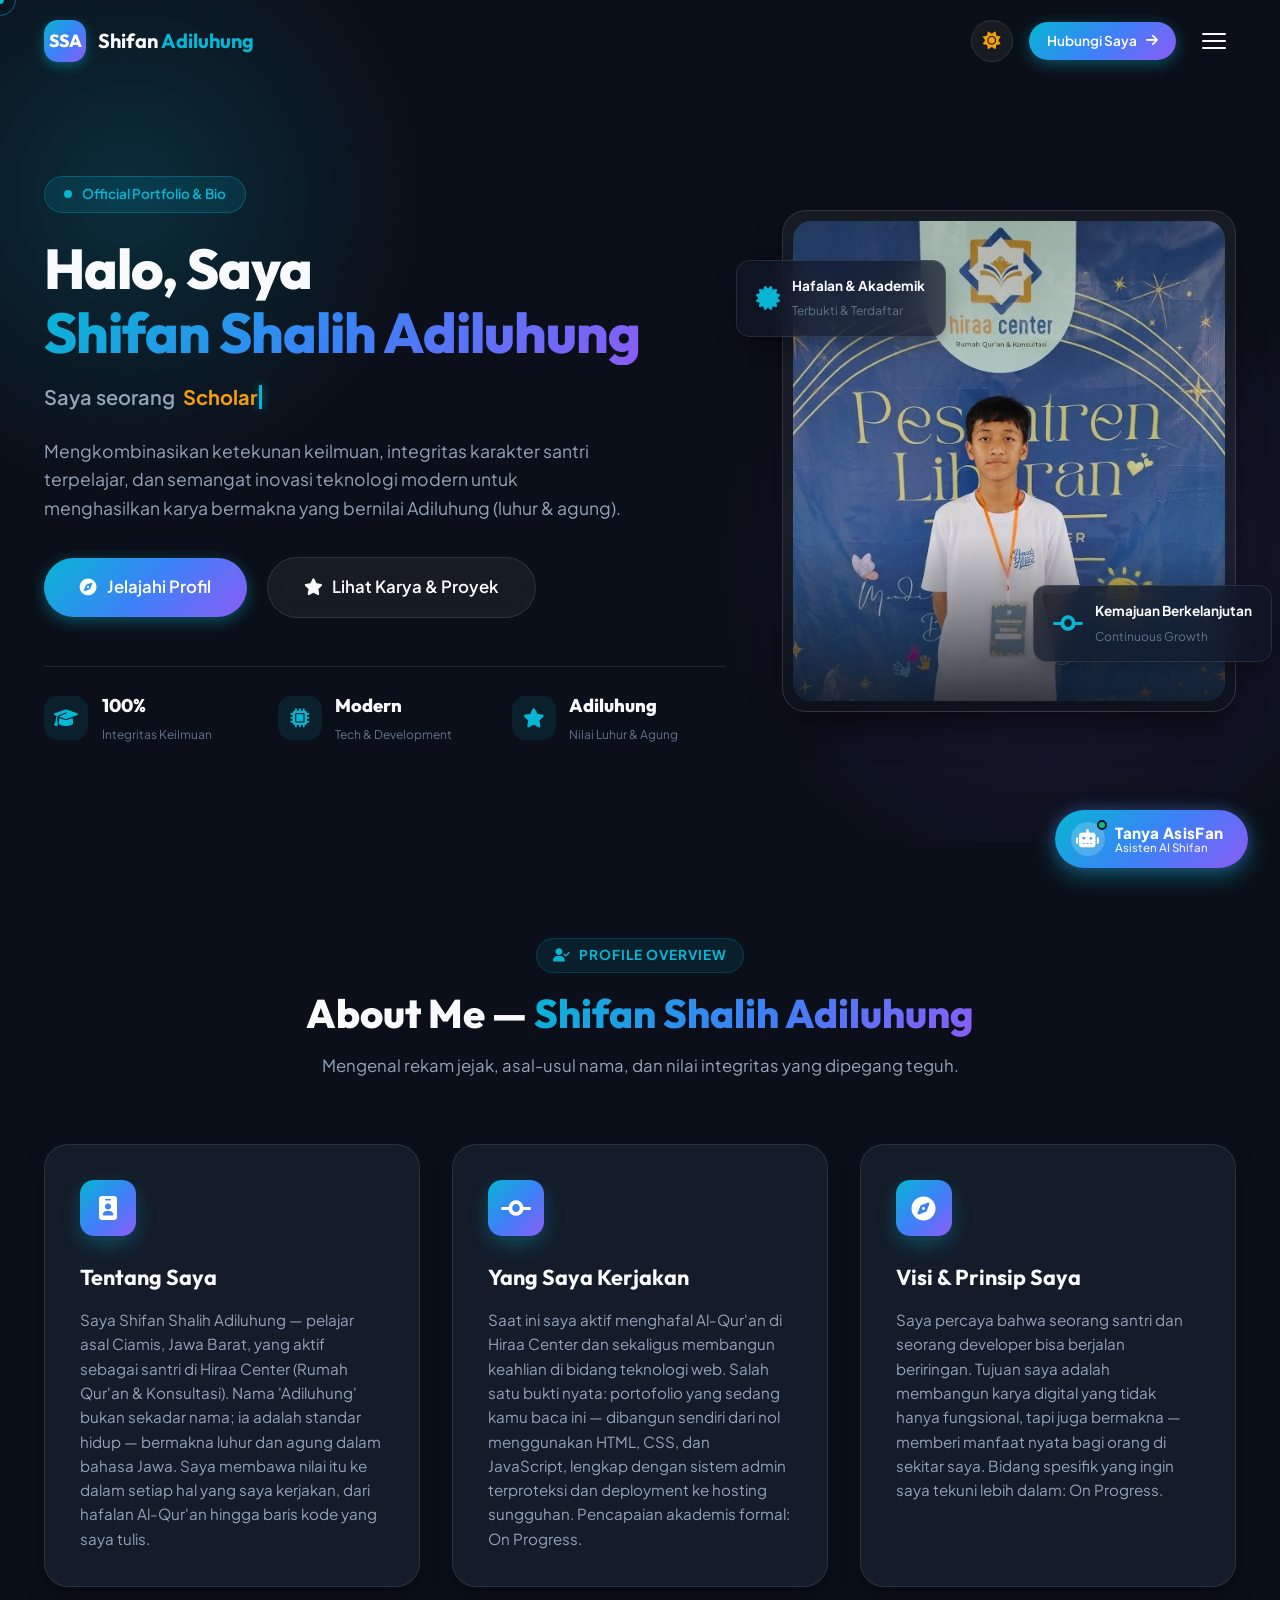
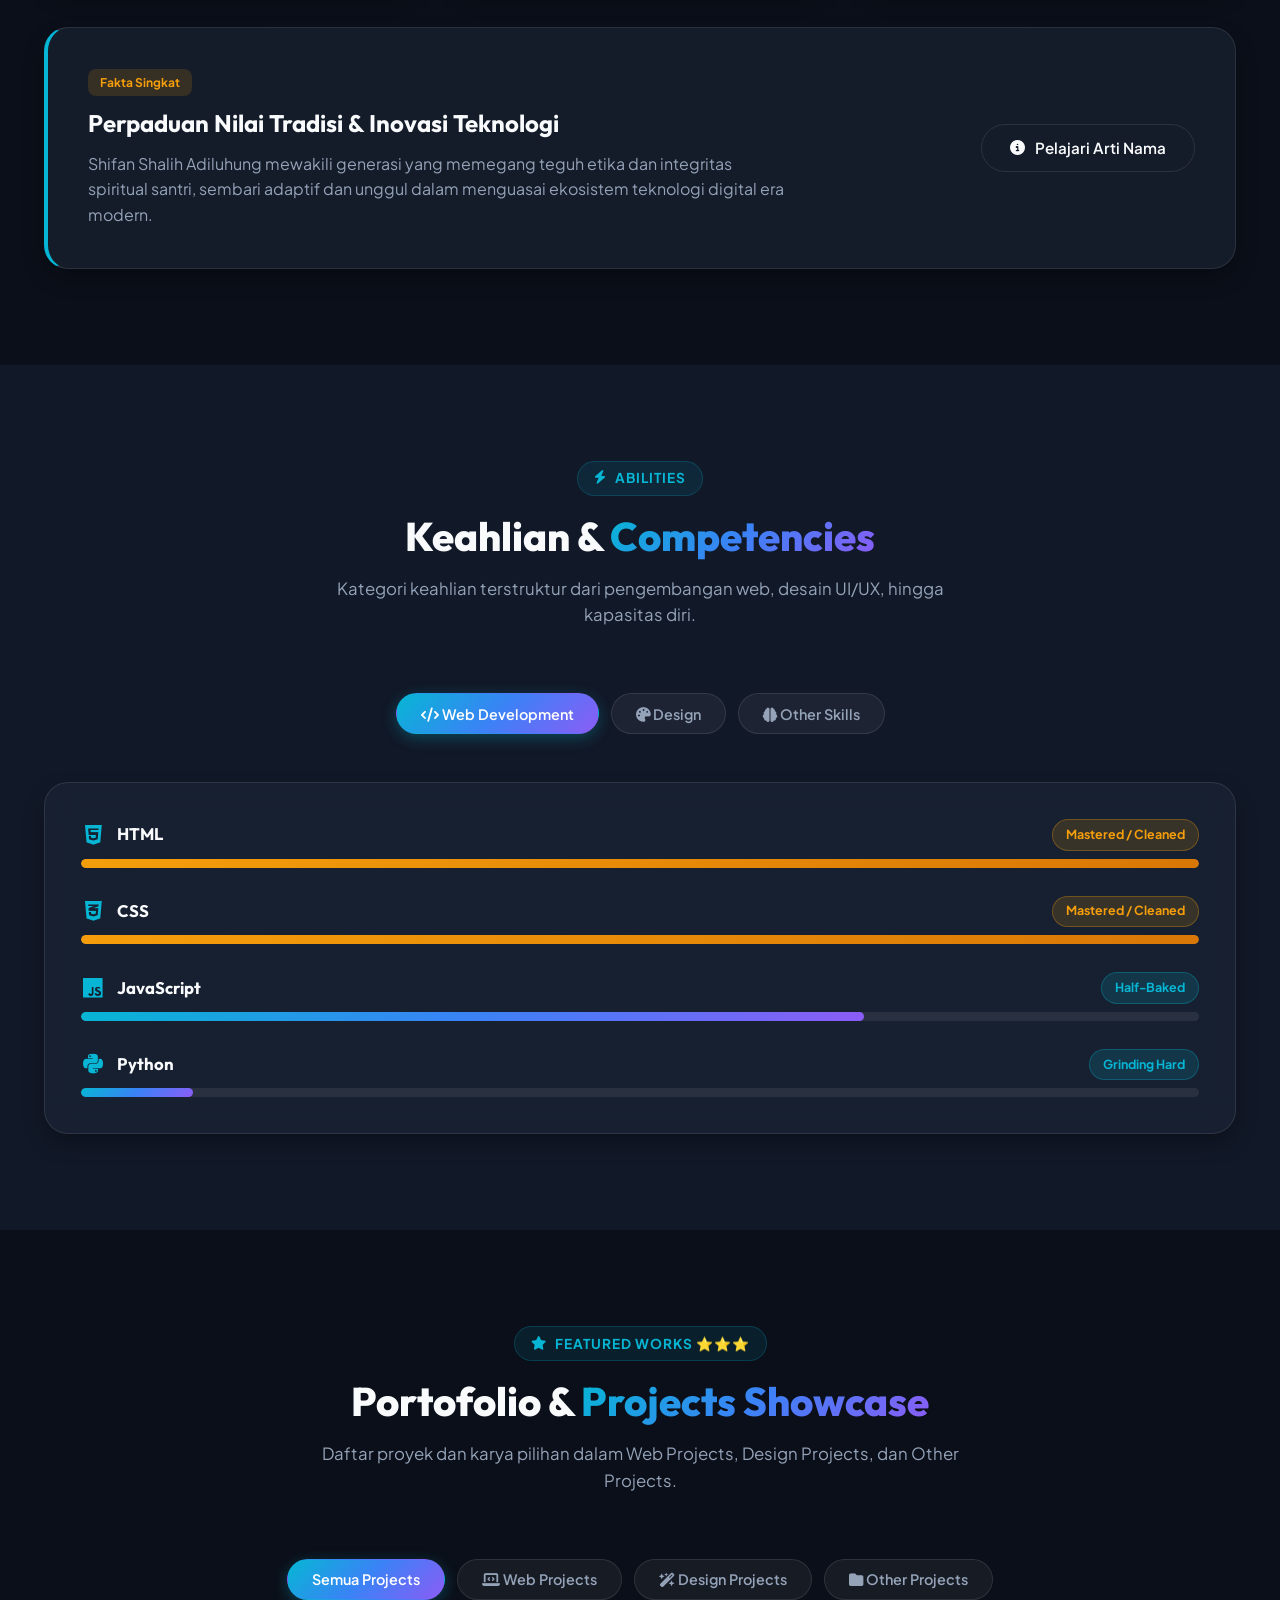
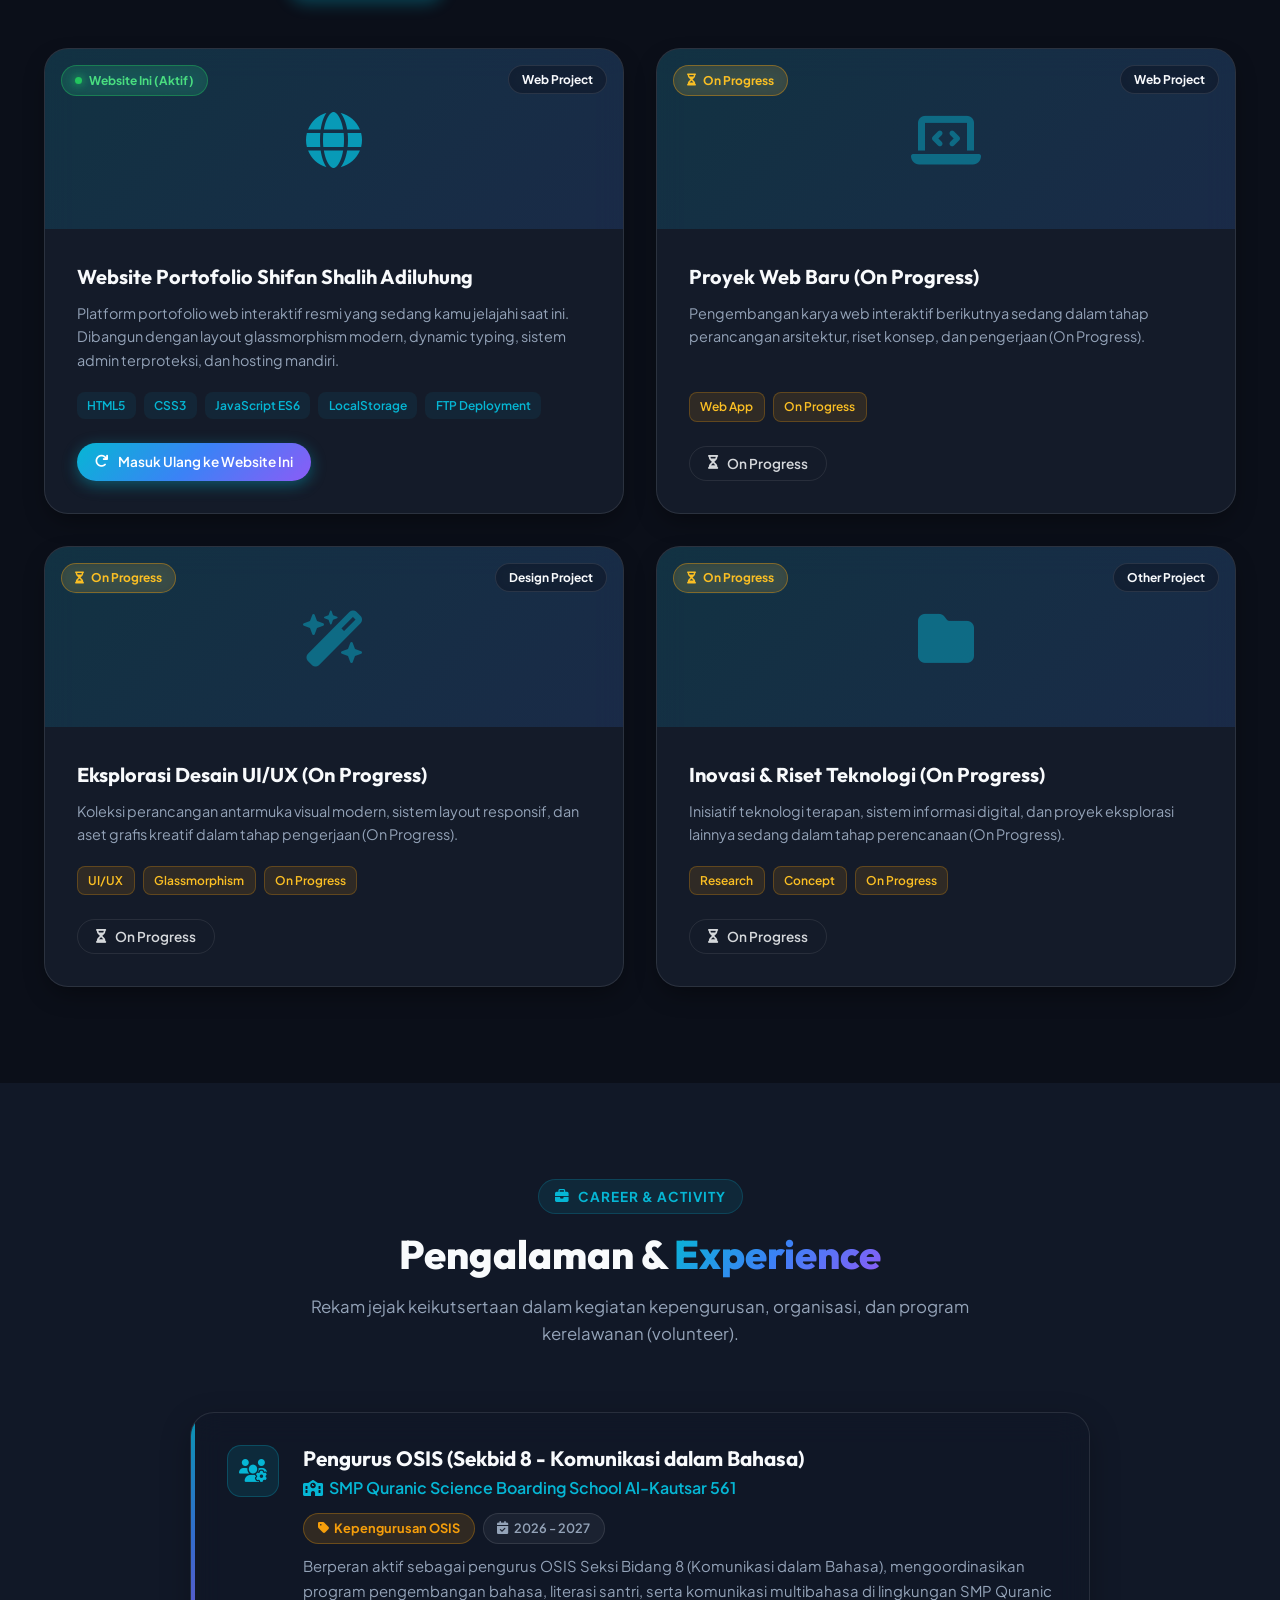
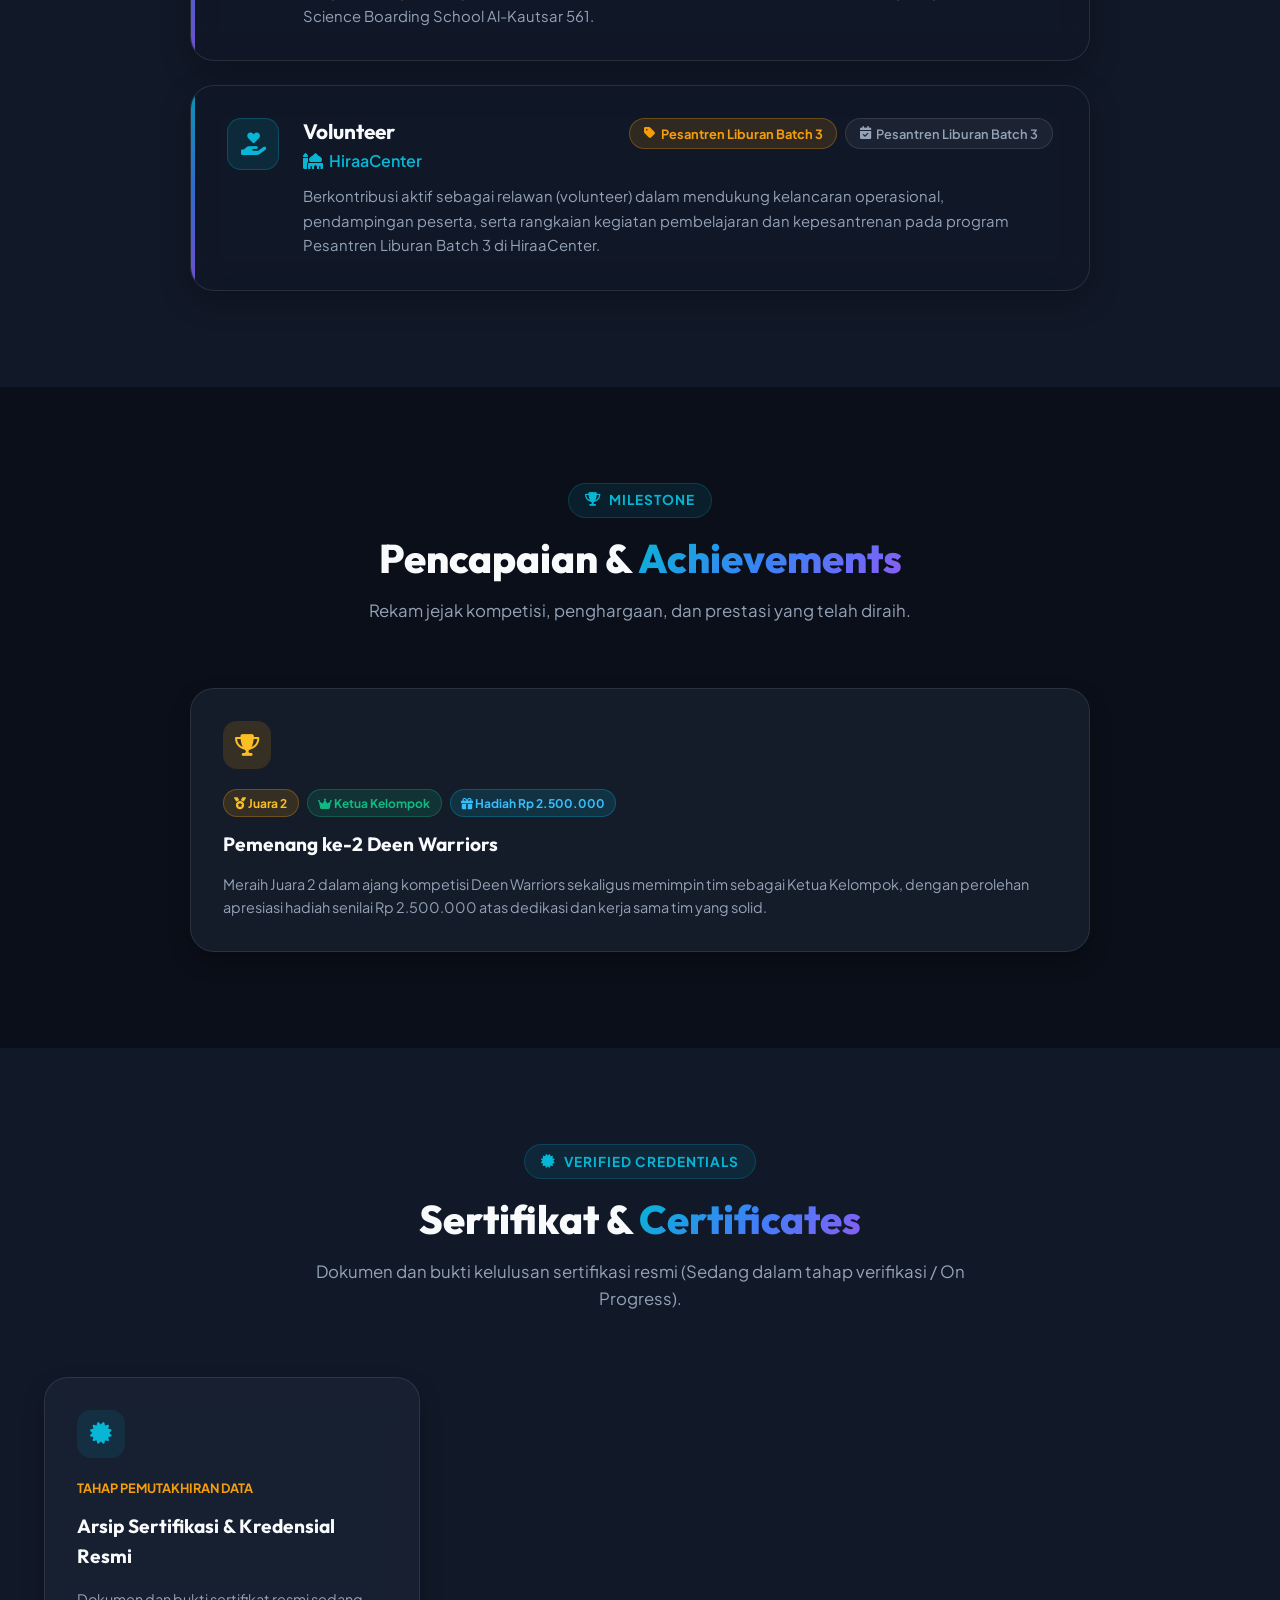
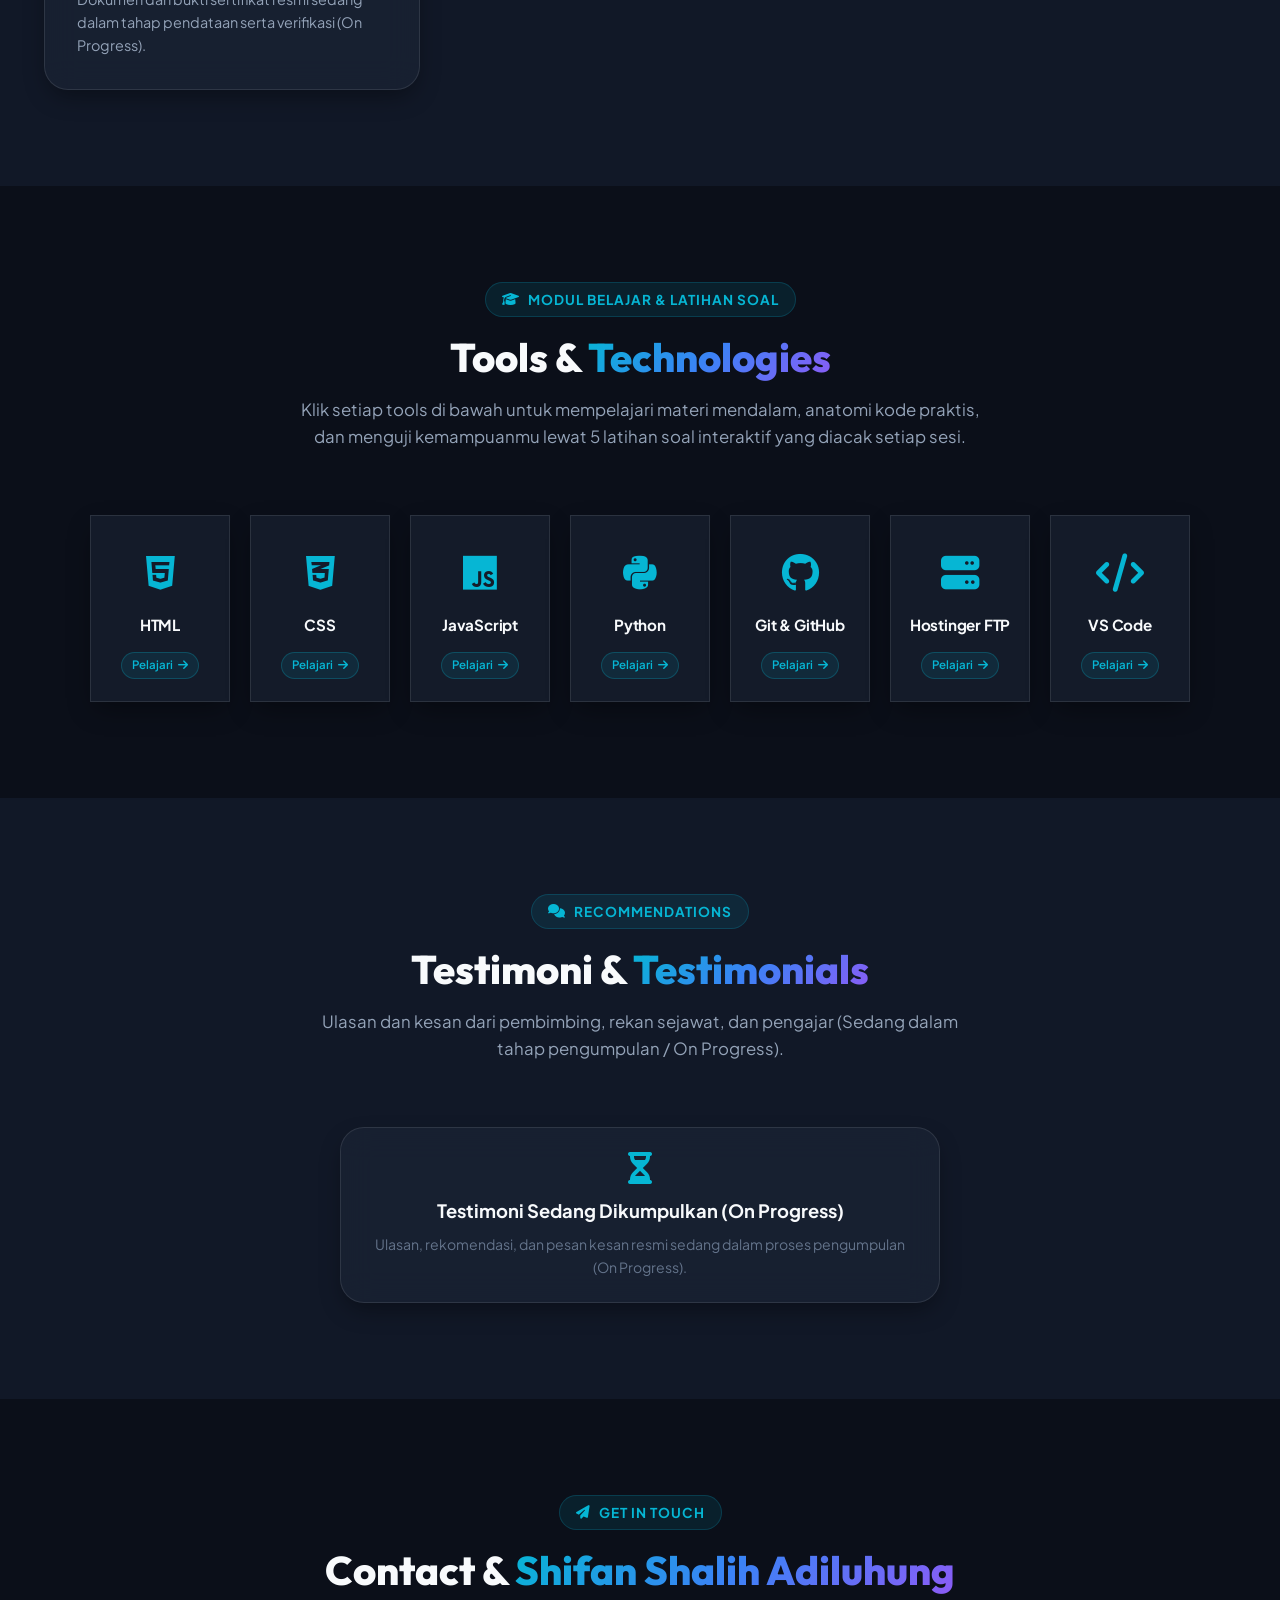
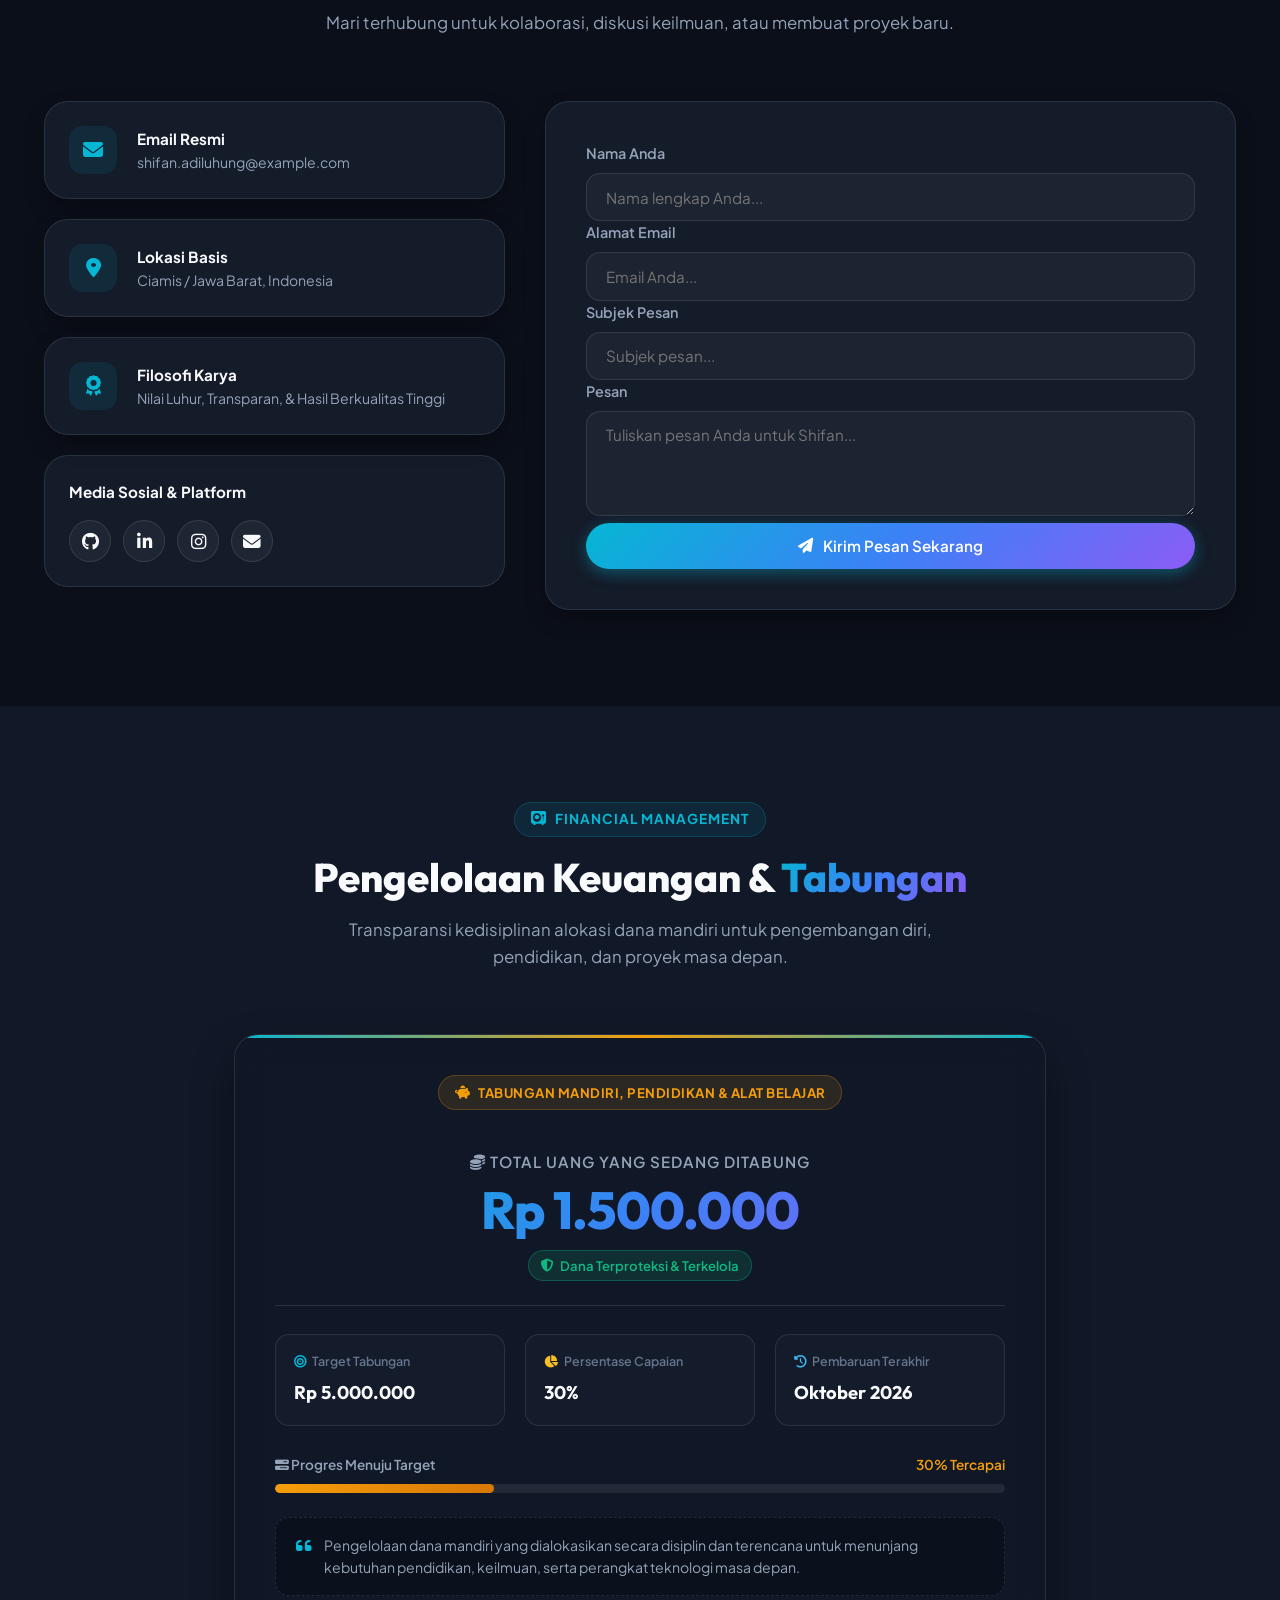
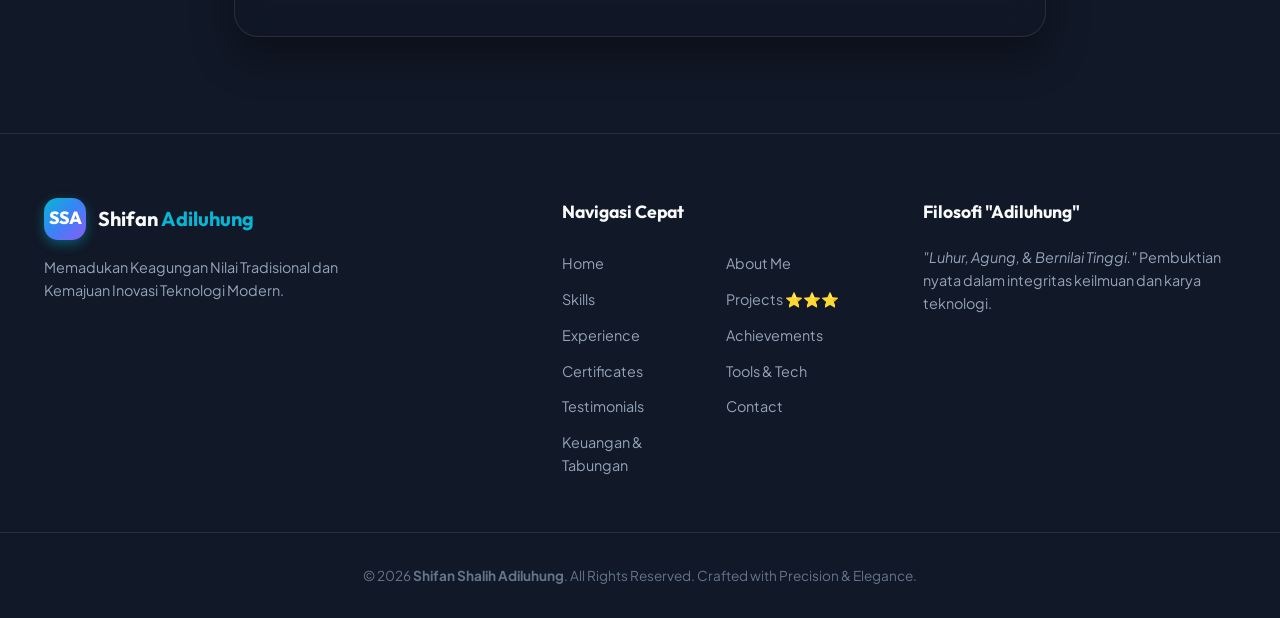
==== index.html @ 2e9d7a87 "feat(others): tambah navigasi Others dan halaman terproteksi dengan autentikasi qsbs" ====
<!DOCTYPE html>
<html lang="id">
<head>
    <meta charset="UTF-8">
    <meta name="viewport" content="width=device-width, initial-scale=1.0">
    <meta name="description" content="Portofolio resmi Shifan Shalih Adiluhung - Terpelajar, Pengembang Teknologi, dan Individu Berorientasi pada Nilai Luhur (Adiluhung).">
    <meta name="keywords" content="Shifan Shalih Adiluhung, Portofolio Shifan, Shifan Ciamis, Adiluhung, Web Developer, Santri Terpelajar, Personal Website">
    <meta name="author" content="Shifan Shalih Adiluhung">
    
    <!-- Open Graph Metadata -->
    <meta property="og:title" content="Shifan Shalih Adiluhung | Official Portfolio & Bio">
    <meta property="og:description" content="Mengenal Shifan Shalih Adiluhung: Dedikasi Keilmuan, Inovasi Teknologi, dan Filosofi Nilai Luhur (Adiluhung).">
    <meta property="og:type" content="website">
    <meta property="og:image" content="https://shifandailyposts.mediasosial.net/assets/images/shifan_hero.jpg">
    <meta property="og:url" content="https://shifandailyposts.mediasosial.net/">
    <link rel="canonical" href="https://shifandailyposts.mediasosial.net/">
    <meta name="theme-color" content="#0b0f19">
    
    <title>Shifan Shalih Adiluhung | Official Portfolio & Bio</title>
    
    <!-- Google Fonts -->
    <link rel="preconnect" href="https://fonts.googleapis.com">
    <link rel="preconnect" href="https://fonts.gstatic.com" crossorigin>
    <link href="https://fonts.googleapis.com/css2?family=Outfit:wght@400;500;600;700;800&family=Plus+Jakarta+Sans:wght@400;500;600;700;800&display=swap" rel="stylesheet">
    
    <!-- FontAwesome Icons -->
    <link rel="stylesheet" href="https://cdnjs.cloudflare.com/ajax/libs/font-awesome/6.4.0/css/all.min.css">
    
    <!-- Stylesheets -->
    <link rel="stylesheet" href="styles.css?v=18.0">
</head>
<body class="dark-theme">
    <script src="theme-init.js?v=1.0"></script>
    <!-- Custom Glowing Cursor Follower -->
    <div class="cursor-dot" id="cursorDot"></div>
    <div class="cursor-blur" id="cursorBlur"></div>

    <!-- Navigation Header -->
    <header class="site-header" id="siteHeader">
        <div class="container header-container">
            <a href="#hero" class="logo-brand" id="logoBrand">
                <div class="logo-badge">SSA</div>
                <span class="logo-text">Shifan <span class="highlight">Adiluhung</span></span>
            </a>
            
            <nav class="nav-menu" id="navMenu">
                <a href="#hero" class="nav-link active"><i class="fa-solid fa-house"></i> Home</a>
                <a href="asisfan.html" class="nav-link nav-link-asisfan"><i class="fa-solid fa-robot"></i> AsisFan</a>
                <a href="#about" class="nav-link"><i class="fa-solid fa-user"></i> About Me</a>
                <a href="#skills" class="nav-link"><i class="fa-solid fa-bolt"></i> Skills</a>
                <a href="#projects" class="nav-link"><i class="fa-solid fa-star"></i> Projects</a>
                <a href="#experience" class="nav-link"><i class="fa-solid fa-briefcase"></i> Experience</a>
                <a href="#achievements" class="nav-link"><i class="fa-solid fa-trophy"></i> Achievements</a>
                <a href="#certificates" class="nav-link"><i class="fa-solid fa-certificate"></i> Certificates</a>
                <a href="#tools" class="nav-link"><i class="fa-solid fa-screwdriver-wrench"></i> Tools</a>
                <a href="#testimonials" class="nav-link"><i class="fa-solid fa-comments"></i> Testimonials</a>
                <a href="#contact" class="nav-link"><i class="fa-solid fa-paper-plane"></i> Contact</a>
                <a href="#finance" class="nav-link"><i class="fa-solid fa-vault"></i> Tabungan</a>
                <a href="others.html" class="nav-link"><i class="fa-solid fa-layer-group"></i> Others</a>
            </nav>

            <div class="header-actions">
                <button class="theme-toggle-btn" id="themeToggleBtn" aria-label="Ubah Tema">
                    <i class="fa-solid fa-moon icon-moon"></i>
                    <i class="fa-solid fa-sun icon-sun"></i>
                </button>
                <a href="#contact" class="btn btn-primary btn-sm btn-glow" id="headerCtaBtn">
                    <span>Hubungi Saya</span>
                    <i class="fa-solid fa-arrow-right"></i>
                </a>
                <button class="hamburger-btn" id="hamburgerBtn" aria-label="Buka Menu">
                    <span></span>
                    <span></span>
                    <span></span>
                </button>
            </div>
        </div>
    </header>

    <!-- Main Content -->
    <main>
        <!-- 1. HOME (HERO SECTION) -->
        <section class="hero-section" id="hero">
            <div class="ambient-glow glow-1"></div>
            <div class="ambient-glow glow-2"></div>
            
            <div class="container hero-container">
                <div class="hero-content">
                    <div class="badge-pill" id="heroBadge">
                        <span class="pulse-dot"></span>
                        <span>Official Portfolio & Bio</span>
                    </div>
                    
                    <h1 class="hero-title">
                        Halo, Saya <br>
                        <span class="text-gradient" id="heroNameDisplay">Shifan Shalih Adiluhung</span>
                    </h1>
                    
                    <div class="hero-typing-wrapper">
                        <span class="typing-prefix">Saya seorang</span>
                        <span class="typing-text" id="typingText"></span><span class="typing-cursor"></span>
                    </div>
                    
                    <p class="hero-description" id="heroBioDisplay">
                        Mengkombinasikan ketekunan keilmuan, integritas karakter santri terpelajar, dan semangat inovasi teknologi modern untuk menghasilkan karya bermakna yang bernilai <em>Adiluhung</em> (luhur & agung).
                    </p>
                    
                    <div class="hero-cta-group">
                        <a href="#about" class="btn btn-primary btn-lg btn-glow">
                            <i class="fa-solid fa-compass"></i>
                            <span>Jelajahi Profil</span>
                        </a>
                        <a href="#projects" class="btn btn-glass btn-lg">
                            <i class="fa-solid fa-star"></i>
                            <span>Lihat Karya & Proyek</span>
                        </a>
                    </div>

                    <div class="hero-stats">
                        <div class="stat-card">
                            <div class="stat-icon"><i class="fa-solid fa-book-quran" id="heroStat1Icon"></i></div>
                            <div class="stat-info">
                                <span class="stat-number" id="heroStat1Num">100%</span>
                                <span class="stat-label" id="heroStat1Label">Integritas Keilmuan</span>
                            </div>
                        </div>
                        <div class="stat-card">
                            <div class="stat-icon"><i class="fa-solid fa-microchip" id="heroStat2Icon"></i></div>
                            <div class="stat-info">
                                <span class="stat-number" id="heroStat2Num">Modern</span>
                                <span class="stat-label" id="heroStat2Label">Tech & Development</span>
                            </div>
                        </div>
                        <div class="stat-card">
                            <div class="stat-icon"><i class="fa-solid fa-star" id="heroStat3Icon"></i></div>
                            <div class="stat-info">
                                <span class="stat-number" id="heroStat3Num">Adiluhung</span>
                                <span class="stat-label" id="heroStat3Label">Nilai Luhur & Agung</span>
                            </div>
                        </div>
                    </div>
                </div>

                <div class="hero-visual">
                    <div class="hero-image-wrapper" id="heroCardTilt">
                        <div class="glass-frame">
                            <img src="assets/images/shifan_hero.jpg?v=2.0" alt="Shifan Shalih Adiluhung Portrait" class="hero-portrait" id="heroPortraitImg" width="512" height="683" fetchpriority="high" decoding="async">
                            <div class="frame-overlay"></div>
                        </div>
                        <div class="floating-badge badge-1">
                            <i class="fa-solid fa-certificate"></i>
                            <div>
                                <strong>Hafalan & Akademik</strong>
                                <span>Terbukti & Terdaftar</span>
                            </div>
                        </div>
                        <div class="floating-badge badge-2">
                            <i class="fa-solid fa-code-commit"></i>
                            <div>
                                <strong>Kemajuan Berkelanjutan</strong>
                                <span>Continuous Growth</span>
                            </div>
                        </div>
                    </div>
                </div>
            </div>
        </section>

        <!-- 2. ABOUT ME -->
        <section class="about-section section-padding" id="about">
            <div class="container">
                <div class="section-header text-center">
                    <span class="section-subtitle"><i class="fa-solid fa-user-check"></i> Profile Overview</span>
                    <h2 class="section-title">About Me — <span class="text-gradient" id="aboutNameDisplay">Shifan Shalih Adiluhung</span></h2>
                    <p class="section-description">Mengenal rekam jejak, asal-usul nama, dan nilai integritas yang dipegang teguh.</p>
                </div>

                <div class="about-grid" id="aboutGridContainer">
                    <div class="about-card glass-card">
                        <div class="about-card-icon"><i class="fa-solid fa-id-badge"></i></div>
                        <h3>Tentang Saya</h3>
                        <p id="aboutMeaningText">
                            Saya <strong>Shifan Shalih Adiluhung</strong> — pelajar asal <em>Ciamis, Jawa Barat</em>, yang aktif sebagai santri di <strong>Hiraa Center</strong> (Rumah Qur'an &amp; Konsultasi). Nama &ldquo;Adiluhung&rdquo; bukan sekadar nama; ia adalah standar hidup — bermakna <em>luhur dan agung</em>. Saya membawa nilai itu ke dalam setiap hal yang dikerjakan, dari hafalan Al-Qur'an hingga baris kode yang ditulis.
                        </p>
                    </div>

                    <div class="about-card glass-card">
                        <div class="about-card-icon"><i class="fa-solid fa-code-commit"></i></div>
                        <h3>Yang Saya Kerjakan</h3>
                        <p id="aboutEduText">
                            Aktif menghafal Al-Qur'an di <strong>Hiraa Center</strong> sekaligus membangun keahlian teknologi web. Bukti nyatanya: portofolio yang sedang kamu baca ini — dibangun sendiri dari nol menggunakan <strong>HTML, CSS, dan JavaScript</strong>, dengan sistem admin terproteksi dan deployment ke hosting sungguhan. Pencapaian akademis formal: <em>On Progress</em>.
                        </p>
                    </div>

                    <div class="about-card glass-card">
                        <div class="about-card-icon"><i class="fa-solid fa-compass"></i></div>
                        <h3>Visi &amp; Prinsip Saya</h3>
                        <p id="aboutVisionText">
                            Seorang santri dan developer bisa berjalan beriringan. Tujuan saya: membangun karya digital yang tidak hanya fungsional, tapi juga <strong>bermakna</strong> — memberi manfaat nyata bagi orang di sekitar. Bidang spesifik yang ingin ditekuni lebih dalam: <em>On Progress</em>.
                        </p>
                    </div>
                </div>

                <div class="info-banner glass-card mt-5">
                    <div class="info-banner-content">
                        <div class="info-banner-badge">Fakta Singkat</div>
                        <h3 id="aboutFactTitle">Perpaduan Nilai Tradisi &amp; Inovasi Teknologi</h3>
                        <p id="aboutFactDesc">
                            Shifan Shalih Adiluhung mewakili generasi yang memegang teguh etika dan integritas spiritual santri, sembari adaptif dan unggul dalam menguasai ekosistem teknologi digital era modern.
                        </p>
                    </div>
                    <button class="btn btn-outline" id="openNameModalBtn">
                        <i class="fa-solid fa-circle-info"></i> Pelajari Arti Nama
                    </button>
                </div>
            </div>
        </section>

        <!-- 3. SKILLS (Web Development, Design, Other Skills) -->
        <section class="skills-section section-padding bg-alt" id="skills">
            <div class="container">
                <div class="section-header text-center">
                    <span class="section-subtitle"><i class="fa-solid fa-bolt"></i> Abilities</span>
                    <h2 class="section-title">Keahlian & <span class="text-gradient">Competencies</span></h2>
                    <p class="section-description">Kategori keahlian terstruktur dari pengembangan web, desain UI/UX, hingga kapasitas diri.</p>
                </div>

                <!-- Skills Sub-Category Tabs -->
                <div class="filter-controls mb-4" id="skillsTabGroup">
                    <button class="filter-btn active" data-skill-tab="web-dev"><i class="fa-solid fa-code"></i> Web Development</button>
                    <button class="filter-btn" data-skill-tab="design"><i class="fa-solid fa-palette"></i> Design</button>
                    <button class="filter-btn" data-skill-tab="other-skills"><i class="fa-solid fa-brain"></i> Other Skills</button>
                </div>

                <div class="skills-categorized-wrapper">
                    <!-- Web Development Skills Pane -->
                    <div class="skills-pane active" id="paneSkillWebDev">
                        <div class="skills-grid glass-card p-4">
                            <div class="skill-items" id="webDevSkillsContainer">
                                <!-- HTML Skill Item -->
                                <div class="skill-item">
                                    <div class="skill-info">
                                        <div class="skill-name-box">
                                            <i class="fa-brands fa-html5 skill-icon"></i>
                                            <span class="skill-name">HTML</span>
                                        </div>
                                        <span class="skill-status-badge gold">Mastered / Cleaned</span>
                                    </div>
                                    <div class="progress-bar"><div class="progress-fill gold-fill" style="width: 100%;"></div></div>
                                </div>

                                <!-- CSS Skill Item -->
                                <div class="skill-item">
                                    <div class="skill-info">
                                        <div class="skill-name-box">
                                            <i class="fa-brands fa-css3-alt skill-icon"></i>
                                            <span class="skill-name">CSS</span>
                                        </div>
                                        <span class="skill-status-badge gold">Mastered / Cleaned</span>
                                    </div>
                                    <div class="progress-bar"><div class="progress-fill gold-fill" style="width: 100%;"></div></div>
                                </div>

                                <!-- JavaScript Skill Item -->
                                <div class="skill-item">
                                    <div class="skill-info">
                                        <div class="skill-name-box">
                                            <i class="fa-brands fa-js skill-icon"></i>
                                            <span class="skill-name">JavaScript</span>
                                        </div>
                                        <span class="skill-status-badge">Half-Baked</span>
                                    </div>
                                    <div class="progress-bar"><div class="progress-fill" style="width: 80%;"></div></div>
                                </div>

                                <!-- Python Skill Item -->
                                <div class="skill-item">
                                    <div class="skill-info">
                                        <div class="skill-name-box">
                                            <i class="fa-brands fa-python skill-icon"></i>
                                            <span class="skill-name">Python</span>
                                        </div>
                                        <span class="skill-status-badge">Grinding Hard</span>
                                    </div>
                                    <div class="progress-bar"><div class="progress-fill" style="width: 30%;"></div></div>
                                </div>
                            </div>
                        </div>
                    </div>

                    <!-- Design Skills Pane -->
                    <div class="skills-pane" id="paneSkillDesign">
                        <div class="skills-grid glass-card p-4">
                            <div class="skill-items" id="designSkillsContainer">
                                <div class="empty-skills-placeholder text-center p-3">
                                    <i class="fa-solid fa-hourglass-half"></i>
                                    <h4 style="font-size: 1.05rem; margin-top: 0.5rem; margin-bottom: 0.25rem;">Keahlian Belum Diisi (On Progress)</h4>
                                    <p style="font-size: 0.85rem; color: var(--text-muted); margin: 0;">Kategori keahlian ini disiapkan untuk tahap perkembangan selanjutnya.</p>
                                </div>
                            </div>
                        </div>
                    </div>

                    <!-- Other Skills Pane -->
                    <div class="skills-pane" id="paneSkillOther">
                        <div class="skills-grid glass-card p-4">
                            <div class="skill-items" id="otherSkillsContainer">
                                <div class="empty-skills-placeholder text-center p-3">
                                    <i class="fa-solid fa-hourglass-half"></i>
                                    <h4 style="font-size: 1.05rem; margin-top: 0.5rem; margin-bottom: 0.25rem;">Keahlian Belum Diisi (On Progress)</h4>
                                    <p style="font-size: 0.85rem; color: var(--text-muted); margin: 0;">Kategori keahlian ini disiapkan untuk tahap perkembangan selanjutnya.</p>
                                </div>
                            </div>
                        </div>
                    </div>
                </div>
            </div>
        </section>

        <!-- 4. PROJECTS ⭐⭐⭐ (Web Projects, Design Projects, Other Projects) -->
        <section class="projects-section section-padding" id="projects">
            <div class="container">
                <div class="section-header text-center">
                    <span class="section-subtitle"><i class="fa-solid fa-star"></i> Featured Works ⭐⭐⭐</span>
                    <h2 class="section-title">Portofolio & <span class="text-gradient">Projects Showcase</span></h2>
                    <p class="section-description">Daftar proyek dan karya pilihan dalam Web Projects, Design Projects, dan Other Projects.</p>
                </div>

                <!-- Projects Sub-Category Filter Controls -->
                <div class="filter-controls mb-4">
                    <button class="filter-btn active" data-proj-filter="all">Semua Projects</button>
                    <button class="filter-btn" data-proj-filter="web-projects"><i class="fa-solid fa-laptop-code"></i> Web Projects</button>
                    <button class="filter-btn" data-proj-filter="design-projects"><i class="fa-solid fa-wand-magic-sparkles"></i> Design Projects</button>
                    <button class="filter-btn" data-proj-filter="other-projects"><i class="fa-solid fa-folder"></i> Other Projects</button>
                </div>

                <div class="projects-grid" id="projectsGridContainer">
                    <div class="project-card glass-card project-card-clickable" data-category="web-projects" data-href="index.html" title="Klik untuk memuat ulang / masuk ke website ini">
                        <div class="project-thumb">
                            <div class="badge-live-site"><span class="badge-live-dot"></span> Website Ini (Aktif)</div>
                            <div class="thumb-icon"><i class="fa-solid fa-globe"></i></div>
                            <span class="project-category">Web Project</span>
                        </div>
                        <div class="project-details">
                            <h3>Website Portofolio Shifan Shalih Adiluhung</h3>
                            <p>Platform portofolio web interaktif resmi yang sedang kamu jelajahi saat ini. Dibangun dengan layout glassmorphism modern, dynamic typing, sistem admin terproteksi, dan hosting mandiri.</p>
                            <div class="project-tech">
                                <span>HTML5</span><span>CSS3</span><span>JavaScript ES6</span><span>LocalStorage</span><span>FTP Deployment</span>
                            </div>
                            <a href="index.html" class="btn btn-sm btn-primary project-action-btn" style="width: fit-content; text-decoration: none;">
                                <i class="fa-solid fa-arrow-rotate-right"></i> Masuk Ulang ke Website Ini
                            </a>
                        </div>
                    </div>
                    <div class="project-card glass-card project-card-onprogress" data-category="web-projects" title="Proyek masih dalam tahap pengerjaan (On Progress)">
                        <div class="project-thumb">
                            <div class="badge-onprogress-site"><i class="fa-solid fa-hourglass-half"></i> On Progress</div>
                            <div class="thumb-icon" style="opacity: 0.45;"><i class="fa-solid fa-laptop-code"></i></div>
                            <span class="project-category">Web Project</span>
                        </div>
                        <div class="project-details">
                            <h3>Proyek Web Baru (On Progress)</h3>
                            <p>Pengembangan karya web interaktif berikutnya sedang dalam tahap perancangan arsitektur, riset konsep, dan pengerjaan (On Progress).</p>
                            <div class="project-tech">
                                <span style="background: rgba(245, 158, 11, 0.12); color: #fbbf24; border: 1px solid rgba(245, 158, 11, 0.25);">Web App</span>
                                <span style="background: rgba(245, 158, 11, 0.12); color: #fbbf24; border: 1px solid rgba(245, 158, 11, 0.25);">On Progress</span>
                            </div>
                            <button type="button" class="btn btn-sm btn-outline onprogress-project-btn" style="width: fit-content; opacity: 0.85; cursor: pointer;">
                                <i class="fa-solid fa-hourglass-half"></i> On Progress
                            </button>
                        </div>
                    </div>
                    <div class="project-card glass-card project-card-onprogress" data-category="design-projects" title="Proyek masih dalam tahap pengerjaan (On Progress)">
                        <div class="project-thumb">
                            <div class="badge-onprogress-site"><i class="fa-solid fa-hourglass-half"></i> On Progress</div>
                            <div class="thumb-icon" style="opacity: 0.45;"><i class="fa-solid fa-wand-magic-sparkles"></i></div>
                            <span class="project-category">Design Project</span>
                        </div>
                        <div class="project-details">
                            <h3>Eksplorasi Desain UI/UX (On Progress)</h3>
                            <p>Koleksi perancangan antarmuka visual modern, sistem layout responsif, dan aset grafis kreatif dalam tahap pengerjaan (On Progress).</p>
                            <div class="project-tech">
                                <span style="background: rgba(245, 158, 11, 0.12); color: #fbbf24; border: 1px solid rgba(245, 158, 11, 0.25);">UI/UX</span>
                                <span style="background: rgba(245, 158, 11, 0.12); color: #fbbf24; border: 1px solid rgba(245, 158, 11, 0.25);">Glassmorphism</span>
                                <span style="background: rgba(245, 158, 11, 0.12); color: #fbbf24; border: 1px solid rgba(245, 158, 11, 0.25);">On Progress</span>
                            </div>
                            <button type="button" class="btn btn-sm btn-outline onprogress-project-btn" style="width: fit-content; opacity: 0.85; cursor: pointer;">
                                <i class="fa-solid fa-hourglass-half"></i> On Progress
                            </button>
                        </div>
                    </div>
                    <div class="project-card glass-card project-card-onprogress" data-category="other-projects" title="Proyek masih dalam tahap pengerjaan (On Progress)">
                        <div class="project-thumb">
                            <div class="badge-onprogress-site"><i class="fa-solid fa-hourglass-half"></i> On Progress</div>
                            <div class="thumb-icon" style="opacity: 0.45;"><i class="fa-solid fa-folder"></i></div>
                            <span class="project-category">Other Project</span>
                        </div>
                        <div class="project-details">
                            <h3>Inovasi & Riset Teknologi (On Progress)</h3>
                            <p>Inisiatif teknologi terapan, sistem informasi digital, dan proyek eksplorasi lainnya sedang dalam tahap perencanaan (On Progress).</p>
                            <div class="project-tech">
                                <span style="background: rgba(245, 158, 11, 0.12); color: #fbbf24; border: 1px solid rgba(245, 158, 11, 0.25);">Research</span>
                                <span style="background: rgba(245, 158, 11, 0.12); color: #fbbf24; border: 1px solid rgba(245, 158, 11, 0.25);">Concept</span>
                                <span style="background: rgba(245, 158, 11, 0.12); color: #fbbf24; border: 1px solid rgba(245, 158, 11, 0.25);">On Progress</span>
                            </div>
                            <button type="button" class="btn btn-sm btn-outline onprogress-project-btn" style="width: fit-content; opacity: 0.85; cursor: pointer;">
                                <i class="fa-solid fa-hourglass-half"></i> On Progress
                            </button>
                        </div>
                    </div>
                </div>
            </div>
        </section>

        <!-- 5. EXPERIENCE -->
        <section class="experience-section section-padding bg-alt" id="experience">
            <div class="container">
                <div class="section-header text-center">
                    <span class="section-subtitle"><i class="fa-solid fa-briefcase"></i> Career & Activity</span>
                    <h2 class="section-title">Pengalaman & <span class="text-gradient">Experience</span></h2>
                    <p class="section-description">Rekam jejak keikutsertaan dalam kegiatan kepengurusan, organisasi, dan program kerelawanan (volunteer).</p>
                </div>

                <div class="experience-vertical-grid" id="experienceTimelineContainer">
                    <div class="experience-card-item glass-card">
                        <div class="experience-badge-icon">
                            <i class="fa-solid fa-users-gear"></i>
                        </div>
                        <div class="experience-body">
                            <div class="experience-header-meta">
                                <div>
                                    <h3 class="experience-role-title">Pengurus OSIS (Sekbid 8 - Komunikasi dalam Bahasa)</h3>
                                    <span class="experience-org-title"><i class="fa-solid fa-school"></i> SMP Quranic Science Boarding School Al-Kautsar 561</span>
                                </div>
                                <div class="experience-meta-tags">
                                    <span class="exp-category-badge"><i class="fa-solid fa-tag"></i> Kepengurusan OSIS</span>
                                    <span class="exp-period-badge"><i class="fa-solid fa-calendar-check"></i> 2026 - 2027</span>
                                </div>
                            </div>
                            <p class="experience-desc">
                                Berperan aktif sebagai pengurus OSIS Seksi Bidang 8 (Komunikasi dalam Bahasa), mengoordinasikan program pengembangan bahasa, literasi santri, serta komunikasi multibahasa di lingkungan SMP Quranic Science Boarding School Al-Kautsar 561.
                            </p>
                        </div>
                    </div>

                    <div class="experience-card-item glass-card">
                        <div class="experience-badge-icon">
                            <i class="fa-solid fa-hand-holding-heart"></i>
                        </div>
                        <div class="experience-body">
                            <div class="experience-header-meta">
                                <div>
                                    <h3 class="experience-role-title">Volunteer</h3>
                                    <span class="experience-org-title"><i class="fa-solid fa-mosque"></i> HiraaCenter</span>
                                </div>
                                <div class="experience-meta-tags">
                                    <span class="exp-category-badge"><i class="fa-solid fa-tag"></i> Pesantren Liburan Batch 3</span>
                                    <span class="exp-period-badge"><i class="fa-solid fa-calendar-check"></i> Pesantren Liburan Batch 3</span>
                                </div>
                            </div>
                            <p class="experience-desc">
                                Berkontribusi aktif sebagai relawan (volunteer) dalam mendukung kelancaran operasional, pendampingan peserta, serta rangkaian kegiatan pembelajaran dan kepesantrenan pada program Pesantren Liburan Batch 3 di HiraaCenter.
                            </p>
                        </div>
                    </div>
                </div>
            </div>
        </section>

        <!-- 6. ACHIEVEMENTS -->
        <section class="achievements-section section-padding" id="achievements">
            <div class="container">
                <div class="section-header text-center">
                    <span class="section-subtitle"><i class="fa-solid fa-trophy"></i> Milestone</span>
                    <h2 class="section-title">Pencapaian & <span class="text-gradient">Achievements</span></h2>
                    <p class="section-description">Rekam jejak kompetisi, penghargaan, dan prestasi yang telah diraih.</p>
                </div>

                <div class="achievements-grid" id="achievementsGridContainer">
                    <div class="achieve-card glass-card">
                        <div class="achieve-icon" style="color: #fbbf24; background: rgba(245, 158, 11, 0.15);"><i class="fa-solid fa-trophy"></i></div>
                        <div style="display: flex; gap: 0.5rem; flex-wrap: wrap; margin-bottom: 0.75rem;">
                            <span class="badge" style="background: rgba(245, 158, 11, 0.15); color: #fbbf24; border: 1px solid rgba(245, 158, 11, 0.3); font-size: 0.75rem; padding: 0.2rem 0.65rem; border-radius: 20px; font-weight: 700;">
                                <i class="fa-solid fa-medal"></i> Juara 2
                            </span>
                            <span class="badge" style="background: rgba(16, 185, 129, 0.15); color: #10b981; border: 1px solid rgba(16, 185, 129, 0.3); font-size: 0.75rem; padding: 0.2rem 0.65rem; border-radius: 20px; font-weight: 700;">
                                <i class="fa-solid fa-crown"></i> Ketua Kelompok
                            </span>
                            <span class="badge" style="background: rgba(6, 182, 212, 0.15); color: #38bdf8; border: 1px solid rgba(6, 182, 212, 0.3); font-size: 0.75rem; padding: 0.2rem 0.65rem; border-radius: 20px; font-weight: 700;">
                                <i class="fa-solid fa-gift"></i> Hadiah Rp 2.500.000
                            </span>
                        </div>
                        <h3>Pemenang ke-2 Deen Warriors</h3>
                        <p style="color: var(--text-secondary); font-size: 0.9rem; line-height: 1.6; margin-top: 0.35rem;">
                            Meraih Juara 2 dalam ajang kompetisi Deen Warriors sekaligus memimpin tim sebagai Ketua Kelompok, dengan perolehan apresiasi hadiah senilai Rp 2.500.000 atas kerja sama dan dedikasi tim yang solid.
                        </p>
                    </div>
                </div>
            </div>
        </section>

        <!-- 7. CERTIFICATES -->
        <section class="certificates-section section-padding bg-alt" id="certificates">
            <div class="container">
                <div class="section-header text-center">
                    <span class="section-subtitle"><i class="fa-solid fa-certificate"></i> Verified Credentials</span>
                    <h2 class="section-title">Sertifikat & <span class="text-gradient">Certificates</span></h2>
                    <p class="section-description">Dokumen dan bukti kelulusan sertifikasi resmi (Sedang dalam tahap verifikasi / On Progress).</p>
                </div>

                <div class="certificates-grid" id="certificatesGridContainer">
                    <div class="cert-card glass-card" style="grid-column: 1 / -1; max-width: 600px; margin: 0 auto; text-align: center;">
                        <div class="cert-icon" style="margin: 0 auto 0.75rem auto;"><i class="fa-solid fa-hourglass-half"></i></div>
                        <div class="cert-issuer">Tahap Pemutakhiran Data</div>
                        <h3>Arsip Sertifikasi &amp; Kredensial Resmi</h3>
                        <p style="color: var(--text-secondary); font-size: 0.9rem; margin-top: 0.5rem;">Dokumen dan bukti sertifikat resmi sedang dalam tahap pendataan serta verifikasi (On Progress).</p>
                    </div>
                </div>
            </div>
        </section>

        <!-- 8. TOOLS & TECHNOLOGIES -->
        <section class="tools-section section-padding" id="tools">
            <div class="container">
                <div class="section-header text-center">
                    <span class="section-subtitle"><i class="fa-solid fa-graduation-cap"></i> Modul Belajar & Latihan Soal</span>
                    <h2 class="section-title">Tools & <span class="text-gradient">Technologies</span></h2>
                    <p class="section-description">Klik setiap tools di bawah untuk mempelajari materi mendalam, anatomi kode praktis, dan menguji kemampuanmu lewat 5 latihan soal interaktif yang diacak setiap sesi.</p>
                </div>

                <div class="tools-grid" id="toolsGridContainer">
                    <a href="learn.html?tool=html" class="tool-card glass-card" title="Pelajari HTML (Materi Dasar & Latihan Soal)">
                        <div class="tool-icon"><i class="fa-brands fa-html5"></i></div>
                        <div class="tool-name">HTML</div>
                        <span class="tool-action-pill"><span>Pelajari</span> <i class="fa-solid fa-arrow-right"></i></span>
                    </a>
                    <a href="learn.html?tool=css" class="tool-card glass-card" title="Pelajari CSS (Materi Dasar & Latihan Soal)">
                        <div class="tool-icon"><i class="fa-brands fa-css3-alt"></i></div>
                        <div class="tool-name">CSS</div>
                        <span class="tool-action-pill"><span>Pelajari</span> <i class="fa-solid fa-arrow-right"></i></span>
                    </a>
                    <a href="learn.html?tool=javascript" class="tool-card glass-card" title="Pelajari JavaScript (Materi Dasar & Latihan Soal)">
                        <div class="tool-icon"><i class="fa-brands fa-js"></i></div>
                        <div class="tool-name">JavaScript</div>
                        <span class="tool-action-pill"><span>Pelajari</span> <i class="fa-solid fa-arrow-right"></i></span>
                    </a>
                    <a href="learn.html?tool=python" class="tool-card glass-card" title="Pelajari Python (Materi Dasar & Latihan Soal)">
                        <div class="tool-icon"><i class="fa-brands fa-python"></i></div>
                        <div class="tool-name">Python</div>
                        <span class="tool-action-pill"><span>Pelajari</span> <i class="fa-solid fa-arrow-right"></i></span>
                    </a>
                    <a href="learn.html?tool=git" class="tool-card glass-card" title="Pelajari Git & GitHub (Materi Dasar & Latihan Soal)">
                        <div class="tool-icon"><i class="fa-brands fa-github"></i></div>
                        <div class="tool-name">Git & GitHub</div>
                        <span class="tool-action-pill"><span>Pelajari</span> <i class="fa-solid fa-arrow-right"></i></span>
                    </a>
                    <a href="learn.html?tool=hostinger" class="tool-card glass-card" title="Pelajari Hostinger FTP (Materi Dasar & Latihan Soal)">
                        <div class="tool-icon"><i class="fa-solid fa-server"></i></div>
                        <div class="tool-name">Hostinger FTP</div>
                        <span class="tool-action-pill"><span>Pelajari</span> <i class="fa-solid fa-arrow-right"></i></span>
                    </a>
                    <a href="learn.html?tool=vscode" class="tool-card glass-card" title="Pelajari VS Code (Materi Dasar & Latihan Soal)">
                        <div class="tool-icon"><i class="fa-solid fa-code"></i></div>
                        <div class="tool-name">VS Code</div>
                        <span class="tool-action-pill"><span>Pelajari</span> <i class="fa-solid fa-arrow-right"></i></span>
                    </a>
                </div>
            </div>
        </section>

        <!-- 9. TESTIMONIALS -->
        <section class="testimonials-section section-padding bg-alt" id="testimonials">
            <div class="container">
                <div class="section-header text-center">
                    <span class="section-subtitle"><i class="fa-solid fa-comments"></i> Recommendations</span>
                    <h2 class="section-title">Testimoni & <span class="text-gradient">Testimonials</span></h2>
                    <p class="section-description">Ulasan dan kesan dari pembimbing, rekan sejawat, dan pengajar (Sedang dalam tahap pengumpulan / On Progress).</p>
                </div>

                <div class="testimonials-grid" id="testimonialsGridContainer">
                    <div class="testimonial-card glass-card" style="grid-column: 1 / -1; max-width: 600px; margin: 0 auto; text-align: center;">
                        <div style="font-size: 2rem; color: var(--primary-color); margin-bottom: 0.75rem;"><i class="fa-solid fa-hourglass-half"></i></div>
                        <h3 style="font-size: 1.15rem; margin-bottom: 0.5rem;">Testimoni Sedang Dikumpulkan (On Progress)</h3>
                        <p style="color: var(--text-secondary); font-size: 0.9rem; margin-top: 0.5rem;">Ulasan, rekomendasi, dan pesan kesan resmi sedang dalam proses pengumpulan (On Progress).</p>
                    </div>
                </div>
            </div>
        </section>

        <!-- 10. CONTACT -->
        <section class="contact-section section-padding" id="contact">
            <div class="container">
                <div class="section-header text-center">
                    <span class="section-subtitle"><i class="fa-solid fa-paper-plane"></i> Get in Touch</span>
                    <h2 class="section-title">Contact & <span class="text-gradient" id="contactTitleName">Informasi Kontak</span></h2>
                    <p class="section-description">Mari terhubung untuk kolaborasi, diskusi keilmuan, atau membuat proyek baru.</p>
                </div>

                <div class="contact-wrapper">
                    <div class="contact-info-side">
                        <div class="info-card glass-card">
                            <div class="info-icon"><i class="fa-solid fa-envelope"></i></div>
                            <div>
                                <h4>Email Resmi</h4>
                                <p id="contactEmailDisplay">shifan.adiluhung@example.com</p>
                            </div>
                        </div>

                        <div class="info-card glass-card">
                            <div class="info-icon"><i class="fa-solid fa-location-dot"></i></div>
                            <div>
                                <h4>Lokasi Basis</h4>
                                <p id="contactLocationDisplay">Ciamis / Jawa Barat, Indonesia</p>
                            </div>
                        </div>

                        <div class="info-card glass-card">
                            <div class="info-icon"><i class="fa-solid fa-award"></i></div>
                            <div>
                                <h4>Filosofi Karya</h4>
                                <p>Nilai Luhur, Transparan, & Hasil Berkualitas Tinggi</p>
                            </div>
                        </div>

                        <div class="social-links-box">
                            <h4>Media Sosial & Platform</h4>
                            <div class="social-icons" id="socialLinksContainer">
                                <a href="https://github.com" target="_blank" rel="noopener" class="social-btn" aria-label="GitHub"><i class="fa-brands fa-github"></i></a>
                                <a href="https://linkedin.com" target="_blank" rel="noopener" class="social-btn" aria-label="LinkedIn"><i class="fa-brands fa-linkedin-in"></i></a>
                                <a href="https://instagram.com" target="_blank" rel="noopener" class="social-btn" aria-label="Instagram"><i class="fa-brands fa-instagram"></i></a>
                                <a href="mailto:shifan.adiluhung@example.com" class="social-btn" aria-label="Email"><i class="fa-solid fa-envelope"></i></a>
                            </div>
                        </div>
                    </div>

                    <div class="contact-form-side glass-card">
                        <form id="contactForm">
                            <div class="form-group">
                                <label for="contactName">Nama Anda</label>
                                <input type="text" id="contactName" class="form-control" placeholder="Nama lengkap Anda..." required>
                            </div>

                            <div class="form-group">
                                <label for="contactEmail">Alamat Email</label>
                                <input type="email" id="contactEmail" class="form-control" placeholder="Email Anda..." required>
                            </div>

                            <div class="form-group">
                                <label for="contactSubject">Subjek Pesan</label>
                                <input type="text" id="contactSubject" class="form-control" placeholder="Subjek pesan..." required>
                            </div>

                            <div class="form-group">
                                <label for="contactMessage">Pesan</label>
                                <textarea id="contactMessage" class="form-control" rows="4" placeholder="Tuliskan pesan Anda untuk Shifan..." required></textarea>
                            </div>

                            <button type="submit" class="btn btn-primary btn-block btn-glow" id="submitContactBtn">
                                <i class="fa-solid fa-paper-plane"></i>
                                <span>Kirim Pesan Sekarang</span>
                            </button>
                        </form>
                    </div>
                </div>
            </div>
        </section>

        <!-- 11. FINANCIAL MANAGEMENT / PENGELOLAAN KEUANGAN & TABUNGAN -->
        <section class="finance-section section-padding bg-alt" id="finance">
            <div class="container finance-container">
                <div class="section-header text-center">
                    <span class="section-subtitle"><i class="fa-solid fa-vault"></i> Financial Management</span>
                    <h2 class="section-title">Pengelolaan Keuangan & <span class="text-gradient">Tabungan</span></h2>
                    <p class="section-description">Transparansi kedisiplinan alokasi dana mandiri untuk pengembangan diri, pendidikan, dan proyek masa depan.</p>
                </div>

                <div class="finance-card glass-card">
                    <div class="text-center">
                        <div class="finance-top-badge">
                            <i class="fa-solid fa-piggy-bank"></i>
                            <span id="savingsGoalDisplay">Tabungan Mandiri &amp; Pendidikan</span>
                        </div>
                    </div>

                    <div class="finance-main-box">
                        <div class="finance-main-label"><i class="fa-solid fa-coins"></i> Total Uang yang Sedang Ditabung</div>
                        <div class="finance-main-amount text-gradient" id="savingsAmountDisplay">Rp 0</div>
                        <span class="finance-secure-badge">
                            <i class="fa-solid fa-shield-halved"></i> Dana Terproteksi &amp; Terkelola
                        </span>
                    </div>

                    <div class="finance-grid-stats">
                        <div class="finance-stat-item">
                            <span class="stat-meta-label"><i class="fa-solid fa-bullseye" style="color: var(--primary-color);"></i> Target Tabungan</span>
                            <span class="stat-meta-val" id="savingsTargetDisplay">Rp 0</span>
                        </div>
                        <div class="finance-stat-item">
                            <span class="stat-meta-label"><i class="fa-solid fa-chart-pie" style="color: #fbbf24;"></i> Persentase Capaian</span>
                            <span class="stat-meta-val" id="savingsPercentDisplay">0%</span>
                        </div>
                        <div class="finance-stat-item">
                            <span class="stat-meta-label"><i class="fa-solid fa-clock-rotate-left" style="color: #38bdf8;"></i> Pembaruan Terakhir</span>
                            <span class="stat-meta-val" id="savingsLastUpdatedDisplay">-</span>
                        </div>
                    </div>

                    <div class="finance-progress-wrap">
                        <div class="finance-progress-header">
                            <span style="color: var(--text-secondary);"><i class="fa-solid fa-bars-progress"></i> Progres Menuju Target</span>
                            <span style="color: var(--text-gold);" id="savingsPercentText">0% Tercapai</span>
                        </div>
                        <div class="progress-bar">
                            <div class="progress-fill gold-fill" id="savingsProgressFill" style="width: 0%;"></div>
                        </div>
                    </div>

                    <div class="finance-notes-box">
                        <i class="fa-solid fa-quote-left" style="color: var(--primary-color); font-size: 1.1rem; margin-top: 0.2rem; flex-shrink: 0;"></i>
                        <p id="savingsNotesDisplay" style="margin: 0;">
                            Pengelolaan dana mandiri yang dialokasikan secara disiplin dan terencana untuk menunjang kebutuhan pendidikan, keilmuan, serta perangkat teknologi masa depan.
                        </p>
                    </div>
                </div>
            </div>
        </section>
    </main>

    <!-- Footer -->
    <footer class="site-footer">
        <div class="container footer-container">
            <div class="footer-brand">
                <a href="#hero" class="logo-brand">
                    <div class="logo-badge">SSA</div>
                    <span class="logo-text">Shifan <span class="highlight">Adiluhung</span></span>
                </a>
                <p>Memadukan Keagungan Nilai Tradisional dan Kemajuan Inovasi Teknologi Modern.</p>
            </div>

            <div class="footer-links">
                <h4>Navigasi Cepat</h4>
                <ul>
                    <li><a href="#hero">Home</a></li>
                    <li><a href="#about">About Me</a></li>
                    <li><a href="#skills">Skills</a></li>
                    <li><a href="#projects">Projects ⭐⭐⭐</a></li>
                    <li><a href="#experience">Experience</a></li>
                    <li><a href="#achievements">Achievements</a></li>
                    <li><a href="#certificates">Certificates</a></li>
                    <li><a href="#tools">Tools & Tech</a></li>
                    <li><a href="#testimonials">Testimonials</a></li>
                    <li><a href="#contact">Contact</a></li>
                    <li><a href="#finance">Keuangan &amp; Tabungan</a></li>
                </ul>
            </div>

            <div class="footer-note">
                <h4>Filosofi "Adiluhung"</h4>
                <p><em>"Luhur, Agung, & Bernilai Tinggi."</em> Pembuktian nyata dalam integritas keilmuan dan karya teknologi.</p>
            </div>
        </div>
        <div class="footer-bottom text-center">
            <p>&copy; 2026 <strong id="footerCopyrightName">Shifan Shalih Adiluhung</strong>. All Rights Reserved. Crafted with Precision & Elegance.</p>
        </div>
    </footer>

    <!-- Name Meaning Modal -->
    <div class="modal" id="nameModal">
        <div class="modal-overlay" id="modalOverlay"></div>
        <div class="modal-card glass-card">
            <button class="modal-close-btn" id="modalCloseBtn">&times;</button>
            <div class="modal-header text-center">
                <div class="modal-icon"><i class="fa-solid fa-gem"></i></div>
                <h3>Etimologi & Makna Filosofis</h3>
                <h4 class="text-gradient">Shifan Shalih Adiluhung</h4>
            </div>
            <div class="modal-body">
                <div class="meaning-item">
                    <strong><i class="fa-solid fa-circle-dot"></i> Shifan:</strong>
                    <p>Berasal dari keilmuan dan keindahan karakter yang memiliki sifat positif, bersih, dan berpandangan jernih.</p>
                </div>
                <div class="meaning-item">
                    <strong><i class="fa-solid fa-circle-dot"></i> Shalih:</strong>
                    <p>Memiliki arti orang yang baik, jujur, bermanfaat bagi sesama, dan memegang teguh norma agama & moralitas.</p>
                </div>
                <div class="meaning-item">
                    <strong><i class="fa-solid fa-circle-dot"></i> Adiluhung:</strong>
                    <p>Kata dalam bahasa Indonesia/Jawa bernilai tinggi yang berarti <em>Luhur, Agung, dan Sangat Berharga</em>. Melambangkan standar karya tertinggi dan warisan budi pekerti yang tidak ternilai.</p>
                </div>
            </div>
            <div class="modal-footer text-center">
                <button class="btn btn-primary" id="modalOkBtn">Saya Mengerti</button>
            </div>
        </div>
    </div>

    <!-- Project Detail Modal -->
    <div class="modal" id="projectModal">
        <div class="modal-overlay" id="projectModalOverlay"></div>
        <div class="modal-card glass-card">
            <button class="modal-close-btn" id="projectModalCloseBtn">&times;</button>
            <div class="modal-header">
                <span class="badge-pill" id="pModalCategory">Detail Proyek</span>
                <h3 id="pModalTitle" class="mt-2">Judul Proyek</h3>
            </div>
            <div class="modal-body">
                <p id="pModalDesc" class="p-modal-text"></p>
                <div class="p-modal-tech-box mt-3">
                    <strong>Teknologi Utama:</strong>
                    <p id="pModalTech"></p>
                </div>
            </div>
            <div class="modal-footer text-right">
                <button class="btn btn-outline" id="projectModalOkBtn">Tutup</button>
            </div>
        </div>
    </div>

    <!-- Toast Notification Container -->
    <div class="toast-container" id="toastContainer"></div>

    <!-- ASISFAN: AI Assistant Chat Widget -->
    <div class="asisfan-widget" id="asisfanWidget">
        <!-- Chat Window -->
        <div class="asisfan-chat-window" id="asisfanChatWindow">
            <!-- Header -->
            <div class="asisfan-header">
                <div class="asisfan-header-profile">
                    <div class="asisfan-header-avatar">
                        <i class="fa-solid fa-robot"></i>
                    </div>
                    <div class="asisfan-header-info">
                        <h4>AsisFan <i class="fa-solid fa-sparkles" style="color: var(--text-gold); font-size: 0.8rem;"></i></h4>
                        <span>Online • Asisten AI Shifan</span>
                    </div>
                </div>
                <div class="asisfan-header-actions">
                    <a href="asisfan.html" class="asisfan-tool-btn" id="asisfanExpandBtn" title="Buka Halaman AsisFan">
                        <i class="fa-solid fa-up-right-and-down-left-from-center"></i>
                    </a>
                    <button type="button" class="asisfan-tool-btn" id="asisfanClearBtn" title="Hapus Riwayat Chat">
                        <i class="fa-solid fa-trash-can"></i>
                    </button>
                    <button type="button" class="asisfan-tool-btn" id="asisfanCloseBtn" title="Tutup Chat">
                        <i class="fa-solid fa-xmark"></i>
                    </button>
                </div>
            </div>

            <!-- Messages Stream -->
            <div class="asisfan-messages" id="asisfanMessages">
                <!-- Welcome Bot Message -->
                <div class="asisfan-msg asisfan-msg-bot">
                    <div class="asisfan-header-avatar" style="width: 30px; height: 30px; font-size: 0.95rem; flex-shrink: 0;">
                        <i class="fa-solid fa-robot"></i>
                    </div>
                    <div>
                        <div class="asisfan-msg-bubble">
                            Halo! 👋 Saya <strong>AsisFan</strong>, asisten AI cerdas milik Shifan Shalih Adiluhung.
                            <br><br>
                            Ada yang ingin kamu tanyakan seputar profil, keahlian, rekam jejak, atau karya Shifan? Silakan pilih topik cepat di bawah atau ketik langsung pertanyaanmu! 😊
                        </div>
                        <span class="asisfan-msg-time">Sekarang</span>
                    </div>
                </div>

                <!-- Suggestion Chips -->
                <div class="asisfan-suggestions" id="asisfanSuggestions">
                    <button type="button" class="asisfan-chip" data-query="Siapa itu Shifan Shalih Adiluhung?">💡 Siapa itu Shifan?</button>
                    <button type="button" class="asisfan-chip" data-query="Apa prestasi dan pencapaian yang pernah diraih Shifan?">🏆 Prestasi &amp; Deen Warriors</button>
                    <button type="button" class="asisfan-chip" data-query="Apa saja keahlian dan skill yang dikuasai Shifan?">⚡ Skill &amp; Kemampuan</button>
                    <button type="button" class="asisfan-chip" data-query="Apa saja pengalaman organisasi dan kepengurusan Shifan?">💼 Pengalaman &amp; OSIS</button>
                    <button type="button" class="asisfan-chip" data-query="Proyek dan karya apa yang sudah dibuat Shifan?">🚀 Proyek &amp; Karya</button>
                    <button type="button" class="asisfan-chip" data-query="Berapa uang yang sedang ditabung Shifan saat ini?">💰 Tabungan &amp; Keuangan</button>
                    <button type="button" class="asisfan-chip" data-query="Bagaimana cara menghubungi atau kontak Shifan?">📩 Kontak &amp; Medsos</button>
                </div>
            </div>

            <!-- Chat Footer Input -->
            <div class="asisfan-footer">
                <form class="asisfan-input-form" id="asisfanForm">
                    <input type="text" id="asisfanInput" class="asisfan-input" placeholder="Tanya sesuatu ke AsisFan AI..." autocomplete="off" required>
                    <button type="submit" class="asisfan-send-btn" id="asisfanSendBtn" title="Kirim Pesan">
                        <i class="fa-solid fa-paper-plane"></i>
                    </button>
                </form>
                <div class="asisfan-footer-credit">
                    <i class="fa-solid fa-shield-halved" style="color: var(--primary-color);"></i> Terhubung langsung dengan basis data Portofolio Shifan
                </div>
            </div>
        </div>

        <!-- Floating Trigger Button -->
        <button type="button" class="asisfan-trigger-btn" id="asisfanTriggerBtn" aria-label="Buka Chat AsisFan AI">
            <div class="asisfan-btn-avatar">
                <i class="fa-solid fa-robot"></i>
                <div class="asisfan-pulse-dot"></div>
            </div>
            <div class="asisfan-btn-text">
                <span class="asisfan-btn-title">Tanya AsisFan <i class="fa-solid fa-sparkles" style="color: #fef08a;"></i></span>
                <span class="asisfan-btn-sub">Asisten AI Shifan</span>
            </div>
        </button>
    </div>

    <!-- Scripts -->
    <script src="asisfan-client.js?v=1.2"></script>
    <script src="script.js?v=25.0"></script>
</body>
</html>
---- styles.css ----
/* ==========================================================================
   Shifan Shalih Adiluhung - Modern Portfolio & Design System (v3.0)
   ========================================================================== */

/* --- CSS Variables & Design Tokens --- */
:root {
    /* Color Tokens (Dark Theme Default) */
    --bg-primary: #0b0f19;
    --bg-secondary: #111827;
    --bg-surface: rgba(17, 24, 39, 0.7);
    --bg-surface-solid: #1f293d;
    --bg-card: rgba(30, 41, 59, 0.5);
    --bg-card-hover: rgba(30, 41, 59, 0.8);
    
    --text-primary: #f8fafc;
    --text-secondary: #94a3b8;
    --text-muted: #64748b;
    --text-gold: #f59e0b;

    --border-color: rgba(255, 255, 255, 0.1);
    --border-hover: rgba(6, 182, 212, 0.4);

    --primary-hsl: 189, 94%, 43%;
    --primary-color: #06b6d4;
    --primary-gradient: linear-gradient(135deg, #06b6d4 0%, #3b82f6 50%, #8b5cf6 100%);
    --gold-gradient: linear-gradient(135deg, #f59e0b 0%, #d97706 100%);
    --accent-glow: rgba(6, 182, 212, 0.25);
    
    --shadow-sm: 0 4px 6px -1px rgba(0, 0, 0, 0.3);
    --shadow-md: 0 10px 25px -5px rgba(0, 0, 0, 0.4);
    --shadow-lg: 0 20px 35px -10px rgba(0, 0, 0, 0.6);
    --shadow-glow: 0 0 30px rgba(6, 182, 212, 0.35);

    /* Typography */
    --font-heading: 'Outfit', sans-serif;
    --font-body: 'Plus Jakarta Sans', sans-serif;

    /* Transitions & Radii */
    --radius-sm: 8px;
    --radius-md: 14px;
    --radius-lg: 24px;
    --radius-full: 9999px;
    
    --transition-fast: 0.2s cubic-bezier(0.4, 0, 0.2, 1);
    --transition-normal: 0.35s cubic-bezier(0.4, 0, 0.2, 1);
    --transition-bounce: 0.5s cubic-bezier(0.34, 1.56, 0.64, 1);
}

/* Light Theme Variables Override */
body.light-theme {
    --bg-primary: #f8fafc;
    --bg-secondary: #f1f5f9;
    --bg-surface: rgba(255, 255, 255, 0.85);
    --bg-surface-solid: #ffffff;
    --bg-card: rgba(255, 255, 255, 0.9);
    --bg-card-hover: #ffffff;

    --text-primary: #0f172a;
    --text-secondary: #475569;
    --text-muted: #64748b;
    --text-gold: #d97706;

    --border-color: rgba(0, 0, 0, 0.08);
    --border-hover: rgba(6, 182, 212, 0.6);

    --accent-glow: rgba(6, 182, 212, 0.15);
    --shadow-sm: 0 2px 4px rgba(0, 0, 0, 0.05);
    --shadow-md: 0 10px 20px rgba(0, 0, 0, 0.08);
    --shadow-lg: 0 20px 30px rgba(0, 0, 0, 0.12);
    --shadow-glow: 0 0 25px rgba(6, 182, 212, 0.2);
}

/* --- Base & Reset --- */
*, *::before, *::after {
    box-sizing: border-box;
    margin: 0;
    padding: 0;
}

html {
    scroll-behavior: smooth;
    font-size: 16px;
}

body {
    font-family: var(--font-body);
    background-color: var(--bg-primary);
    color: var(--text-primary);
    line-height: 1.6;
    overflow-x: hidden;
    transition: background-color var(--transition-normal), color var(--transition-normal);
}

a { color: inherit; text-decoration: none; }
button, input, textarea, select { font-family: inherit; outline: none; border: none; }
ul { list-style: none; }
img { max-width: 100%; display: block; }

/* --- Layout Utility Classes --- */
.container {
    width: 100%;
    max-width: 1240px;
    margin: 0 auto;
    padding: 0 1.5rem;
}

.section-padding { padding: 6rem 0; }
.bg-alt { background-color: var(--bg-secondary); }
.text-center { text-align: center; }
.text-right { text-align: right; }

.text-gradient {
    background: var(--primary-gradient);
    -webkit-background-clip: text;
    -webkit-text-fill-color: transparent;
    display: inline-block;
}

.mt-2 { margin-top: 0.5rem; }
.mt-3 { margin-top: 1rem; }
.mt-4 { margin-top: 1.5rem; }
.mt-5 { margin-top: 2.5rem; }
.mb-3 { margin-bottom: 1rem; }
.mb-4 { margin-bottom: 1.5rem; }
.p-4 { padding: 1.5rem; }

/* --- Custom Cursor --- */
.cursor-dot {
    width: 8px;
    height: 8px;
    background-color: var(--primary-color);
    position: fixed;
    top: 0;
    left: 0;
    border-radius: 50%;
    pointer-events: none;
    z-index: 9999;
    transform: translate(-50%, -50%);
    will-change: transform;
}

.cursor-blur {
    width: 32px;
    height: 32px;
    border: 1.5px solid rgba(6, 182, 212, 0.5);
    position: fixed;
    top: 0;
    left: 0;
    border-radius: 50%;
    pointer-events: none;
    z-index: 9998;
    transform: translate(-50%, -50%);
    will-change: transform;
}

/* --- Glassmorphic Containers --- */
.glass-card {
    background: var(--bg-card);
    backdrop-filter: blur(16px);
    -webkit-backdrop-filter: blur(16px);
    border: 1px solid var(--border-color);
    border-radius: var(--radius-lg);
    box-shadow: var(--shadow-md);
    transition: transform var(--transition-normal), border-color var(--transition-normal), box-shadow var(--transition-normal);
}

.glass-card:hover {
    border-color: var(--border-hover);
    box-shadow: var(--shadow-glow);
}

/* --- Buttons --- */
.btn {
    display: inline-flex;
    align-items: center;
    justify-content: center;
    gap: 0.6rem;
    padding: 0.85rem 1.75rem;
    font-size: 0.95rem;
    font-weight: 600;
    border-radius: var(--radius-full);
    cursor: pointer;
    transition: all var(--transition-normal);
    position: relative;
    overflow: hidden;
    z-index: 1;
}

.btn-primary {
    background: var(--primary-gradient);
    color: #ffffff;
    box-shadow: 0 4px 15px rgba(6, 182, 212, 0.4);
}

.btn-primary:hover {
    transform: translateY(-3px);
    box-shadow: 0 8px 25px rgba(6, 182, 212, 0.6);
}

.btn-glow::after {
    content: '';
    position: absolute;
    top: -50%;
    left: -50%;
    width: 200%;
    height: 200%;
    background: radial-gradient(circle, rgba(255,255,255,0.3) 0%, transparent 70%);
    opacity: 0;
    transition: opacity var(--transition-fast);
}

.btn-glow:hover::after { opacity: 1; }

.btn-glass {
    background: rgba(255, 255, 255, 0.05);
    backdrop-filter: blur(10px);
    color: var(--text-primary);
    border: 1px solid var(--border-color);
}

.btn-glass:hover {
    background: rgba(255, 255, 255, 0.12);
    border-color: var(--primary-color);
    transform: translateY(-3px);
}

.btn-outline {
    background: transparent;
    color: var(--text-primary);
    border: 1px solid var(--border-color);
}

.btn-outline:hover {
    border-color: var(--primary-color);
    color: var(--primary-color);
    background: rgba(6, 182, 212, 0.08);
}

.btn-sm { padding: 0.5rem 1.1rem; font-size: 0.85rem; }
.btn-lg { padding: 1rem 2.25rem; font-size: 1.05rem; }
.btn-block { width: 100%; }

.danger-btn {
    border-color: rgba(239, 68, 68, 0.4) !important;
    color: #ef4444 !important;
}

.danger-btn:hover {
    background: rgba(239, 68, 68, 0.15) !important;
    border-color: #ef4444 !important;
}

/* --- Section Headers --- */
.section-header {
    max-width: 680px;
    margin: 0 auto 4rem auto;
}

.section-subtitle {
    display: inline-flex;
    align-items: center;
    gap: 0.5rem;
    padding: 0.35rem 1rem;
    background: rgba(6, 182, 212, 0.1);
    color: var(--primary-color);
    font-size: 0.85rem;
    font-weight: 700;
    text-transform: uppercase;
    letter-spacing: 1px;
    border-radius: var(--radius-full);
    border: 1px solid rgba(6, 182, 212, 0.2);
    margin-bottom: 1rem;
}

.section-title {
    font-family: var(--font-heading);
    font-size: 2.5rem;
    font-weight: 800;
    line-height: 1.2;
    margin-bottom: 1rem;
}

.section-description {
    color: var(--text-secondary);
    font-size: 1.05rem;
}

/* --- Header / Navbar --- */
.site-header {
    position: fixed;
    top: 0;
    left: 0;
    width: 100%;
    z-index: 1000;
    padding: 1.2rem 0;
    transition: padding var(--transition-normal), background var(--transition-normal), backdrop-filter var(--transition-normal);
}

.site-header.scrolled {
    padding: 0.75rem 0;
    background: var(--bg-surface);
    backdrop-filter: blur(20px);
    -webkit-backdrop-filter: blur(20px);
    border-bottom: 1px solid var(--border-color);
    box-shadow: var(--shadow-sm);
}

.header-container {
    display: flex;
    align-items: center;
    justify-content: space-between;
}

.logo-brand {
    display: flex;
    align-items: center;
    gap: 0.75rem;
}

.logo-badge {
    width: 42px;
    height: 42px;
    background: var(--primary-gradient);
    color: #ffffff;
    font-family: var(--font-heading);
    font-weight: 800;
    font-size: 1.1rem;
    border-radius: var(--radius-md);
    display: flex;
    align-items: center;
    justify-content: center;
    box-shadow: 0 4px 12px rgba(6, 182, 212, 0.4);
}

.logo-text {
    font-family: var(--font-heading);
    font-weight: 700;
    font-size: 1.25rem;
    color: var(--text-primary);
}

.logo-text .highlight { color: var(--primary-color); }

.nav-menu {
    display: flex;
    align-items: center;
    gap: 1.2rem;
    overflow-x: auto;
}

.nav-link {
    font-size: 0.88rem;
    font-weight: 500;
    color: var(--text-secondary);
    transition: color var(--transition-fast);
    display: flex;
    align-items: center;
    gap: 0.35rem;
    white-space: nowrap;
}

.nav-link:hover, .nav-link.active { color: var(--primary-color); }

.header-actions {
    display: flex;
    align-items: center;
    gap: 1rem;
}

.theme-toggle-btn {
    width: 42px;
    height: 42px;
    border-radius: 50%;
    background: rgba(255, 255, 255, 0.05);
    border: 1px solid var(--border-color);
    color: var(--text-primary);
    cursor: pointer;
    display: flex;
    align-items: center;
    justify-content: center;
    font-size: 1.1rem;
    transition: background var(--transition-fast), border-color var(--transition-fast), transform var(--transition-bounce);
}

.theme-toggle-btn:hover {
    background: rgba(6, 182, 212, 0.15);
    border-color: var(--primary-color);
    transform: rotate(15deg);
}

body.dark-theme .icon-sun { display: block; color: #f59e0b; }
body.dark-theme .icon-moon { display: none; }
body.light-theme .icon-sun { display: none; }
body.light-theme .icon-moon { display: block; color: #3b82f6; }

.hamburger-btn {
    display: none;
    flex-direction: column;
    align-items: center;
    justify-content: center;
    gap: 5px;
    width: 44px;
    height: 44px;
    flex-shrink: 0;
    background: none;
    cursor: pointer;
}

.hamburger-btn span {
    width: 24px;
    height: 2px;
    border-radius: 2px;
    background-color: var(--text-primary);
    transition: transform var(--transition-fast), opacity var(--transition-fast);
}

.hamburger-btn[aria-expanded="true"] span:nth-child(1) { transform: translateY(7px) rotate(45deg); }
.hamburger-btn[aria-expanded="true"] span:nth-child(2) { opacity: 0; }
.hamburger-btn[aria-expanded="true"] span:nth-child(3) { transform: translateY(-7px) rotate(-45deg); }

/* --- Hero Section --- */
.hero-section {
    position: relative;
    padding: 11rem 0 6rem 0;
    overflow: hidden;
}

/* Cahaya latar memakai radial-gradient (tanpa filter blur yang berat di GPU) */
.ambient-glow {
    position: absolute;
    border-radius: 50%;
    pointer-events: none;
    z-index: 0;
}

.glow-1 { top: -15%; left: -15%; width: 640px; height: 640px; background: radial-gradient(circle, rgba(6, 182, 212, 0.18) 0%, transparent 65%); }
.glow-2 { bottom: -10%; right: -10%; width: 720px; height: 720px; background: radial-gradient(circle, rgba(139, 92, 246, 0.14) 0%, transparent 65%); }

.hero-container {
    display: grid;
    grid-template-columns: 1.2fr 0.8fr;
    gap: 3.5rem;
    align-items: center;
    position: relative;
    z-index: 1;
}

/* Cegah isi grid melebar melebihi layar */
.hero-container > * { min-width: 0; }

.badge-pill {
    display: inline-flex;
    align-items: center;
    gap: 0.6rem;
    padding: 0.4rem 1.2rem;
    background: rgba(6, 182, 212, 0.12);
    border: 1px solid rgba(6, 182, 212, 0.3);
    border-radius: var(--radius-full);
    font-size: 0.85rem;
    font-weight: 600;
    color: var(--primary-color);
    margin-bottom: 1.5rem;
}

.pulse-dot {
    width: 8px;
    height: 8px;
    background-color: var(--primary-color);
    border-radius: 50%;
    box-shadow: 0 0 0 0 rgba(6, 182, 212, 0.7);
    animation: pulse 2s infinite;
}

@keyframes pulse {
    0% { transform: scale(0.95); box-shadow: 0 0 0 0 rgba(6, 182, 212, 0.7); }
    70% { transform: scale(1); box-shadow: 0 0 0 10px rgba(6, 182, 212, 0); }
    100% { transform: scale(0.95); box-shadow: 0 0 0 0 rgba(6, 182, 212, 0); }
}

.hero-title {
    font-family: var(--font-heading);
    font-size: clamp(2.1rem, 1.2rem + 3.6vw, 3.5rem);
    font-weight: 800;
    line-height: 1.15;
    margin-bottom: 1rem;
    letter-spacing: -1px;
}

.hero-typing-wrapper {
    font-size: 1.25rem;
    font-weight: 600;
    color: var(--text-secondary);
    margin-bottom: 1.5rem;
    display: flex;
    flex-wrap: wrap;
    align-items: center;
    min-height: 2rem;
}

.typing-prefix {
    margin-right: 0.5rem;
}

.typing-text { color: var(--text-gold); font-weight: 700; }
.typing-cursor {
    display: inline-block;
    width: 2.5px;
    height: 1.2em;
    background-color: var(--primary-color);
    margin-left: 2px;
    vertical-align: -0.15em;
    animation: blink 0.7s infinite;
    box-shadow: 0 0 8px rgba(6, 182, 212, 0.7);
}

@keyframes blink {
    0%, 100% { opacity: 1; }
    50% { opacity: 0; }
}

.hero-description {
    font-size: 1.1rem;
    color: var(--text-secondary);
    max-width: 580px;
    margin-bottom: 2.2rem;
}

.hero-cta-group {
    display: flex;
    flex-wrap: wrap;
    align-items: center;
    gap: 1rem 1.25rem;
    margin-bottom: 3rem;
}

.hero-stats {
    display: grid;
    grid-template-columns: repeat(3, 1fr);
    gap: 1.25rem;
    padding-top: 1.5rem;
    border-top: 1px solid var(--border-color);
}

.stat-card { display: flex; align-items: center; gap: 0.85rem; }

.stat-icon {
    width: 44px;
    height: 44px;
    background: rgba(6, 182, 212, 0.1);
    color: var(--primary-color);
    border-radius: var(--radius-md);
    display: flex;
    align-items: center;
    justify-content: center;
    font-size: 1.2rem;
}

.stat-number {
    display: block;
    font-family: var(--font-heading);
    font-weight: 800;
    font-size: 1.15rem;
    color: var(--text-primary);
}

.stat-label { font-size: 0.75rem; color: var(--text-muted); }

/* --- Hero Visual & Portrait Card --- */
.hero-visual { position: relative; perspective: 1000px; }

.hero-image-wrapper {
    position: relative;
    border-radius: var(--radius-lg);
    transition: transform 0.1s ease-out;
}

.glass-frame {
    position: relative;
    border-radius: var(--radius-lg);
    padding: 10px;
    background: rgba(255, 255, 255, 0.05);
    backdrop-filter: blur(12px);
    border: 1px solid var(--border-color);
    box-shadow: var(--shadow-lg);
    overflow: hidden;
}

.hero-portrait {
    width: 100%;
    height: 480px;
    object-fit: cover;
    object-position: center 20%;
    border-radius: calc(var(--radius-lg) - 6px);
}

.frame-overlay {
    position: absolute;
    inset: 0;
    background: linear-gradient(180deg, transparent 65%, rgba(11, 15, 25, 0.85) 100%);
    pointer-events: none;
}

.floating-badge {
    position: absolute;
    display: flex;
    align-items: center;
    gap: 0.75rem;
    padding: 0.85rem 1.2rem;
    background: var(--bg-surface);
    backdrop-filter: blur(16px);
    border: 1px solid var(--border-color);
    border-radius: var(--radius-md);
    box-shadow: var(--shadow-md);
    z-index: 2;
    animation: float 4s ease-in-out infinite;
}

.badge-1 { top: 10%; left: -10%; }
.badge-2 { bottom: 10%; right: -8%; animation-delay: 2s; }

@keyframes float {
    0%, 100% { transform: translateY(0); }
    50% { transform: translateY(-10px); }
}

.floating-badge i { font-size: 1.5rem; color: var(--primary-color); }
.floating-badge strong { display: block; font-size: 0.85rem; color: var(--text-primary); }
.floating-badge span { font-size: 0.75rem; color: var(--text-muted); }

/* --- About Section --- */
.about-grid { display: grid; grid-template-columns: repeat(3, 1fr); gap: 2rem; }
.about-card { padding: 2.2rem; height: 100%; }

.about-card-icon {
    width: 56px;
    height: 56px;
    background: var(--primary-gradient);
    color: #ffffff;
    border-radius: var(--radius-md);
    display: flex;
    align-items: center;
    justify-content: center;
    font-size: 1.5rem;
    margin-bottom: 1.5rem;
    box-shadow: 0 8px 20px rgba(6, 182, 212, 0.3);
}

.about-card h3 { font-family: var(--font-heading); font-size: 1.35rem; font-weight: 700; margin-bottom: 0.85rem; }
.about-card p { color: var(--text-secondary); font-size: 0.95rem; }

.info-banner {
    display: flex;
    align-items: center;
    justify-content: space-between;
    padding: 2.5rem;
    gap: 2rem;
    border-left: 4px solid var(--primary-color);
}

.info-banner-badge {
    display: inline-block;
    padding: 0.25rem 0.75rem;
    background: rgba(245, 158, 11, 0.15);
    color: var(--text-gold);
    font-size: 0.75rem;
    font-weight: 700;
    border-radius: var(--radius-sm);
    margin-bottom: 0.5rem;
}

.info-banner h3 { font-family: var(--font-heading); font-size: 1.5rem; margin-bottom: 0.5rem; }
.info-banner p { color: var(--text-secondary); max-width: 700px; }

/* --- Skills Categorized Section --- */
.skills-pane { display: none; }
.skills-pane.active { display: block; animation: fadeIn 0.3s ease-out; }

.skills-grid {
    padding: 2.25rem;
    border-radius: var(--radius-lg);
}

.skill-items {
    display: flex;
    flex-direction: column;
    gap: 1.75rem;
}

.skill-item {
    display: flex;
    flex-direction: column;
    gap: 0.5rem;
}

.skill-info {
    display: flex;
    align-items: center;
    justify-content: space-between;
    font-size: 0.95rem;
    font-weight: 600;
}

.skill-name-box {
    display: flex;
    align-items: center;
    gap: 0.75rem;
}

.skill-icon {
    font-size: 1.4rem;
    color: var(--primary-color);
    width: 24px;
    text-align: center;
}

.skill-name {
    font-family: var(--font-heading);
    font-size: 1.05rem;
    font-weight: 700;
    color: var(--text-primary);
}

.skill-status-badge {
    display: inline-block;
    padding: 0.3rem 0.8rem;
    background: rgba(6, 182, 212, 0.15);
    color: var(--primary-color);
    font-size: 0.78rem;
    font-weight: 700;
    border-radius: 20px;
    border: 1px solid rgba(6, 182, 212, 0.3);
}

.skill-status-badge.gold {
    background: rgba(245, 158, 11, 0.15);
    color: var(--text-gold);
    border-color: rgba(245, 158, 11, 0.3);
}

.skill-status-badge.locked {
    background: rgba(148, 163, 184, 0.12);
    color: #94a3b8;
    border-color: rgba(148, 163, 184, 0.25);
}

.progress-bar {
    width: 100%;
    height: 9px;
    background: rgba(255, 255, 255, 0.08);
    border-radius: var(--radius-full);
    overflow: hidden;
}

.progress-fill {
    height: 100%;
    background: var(--primary-gradient);
    border-radius: var(--radius-full);
    transition: width 1.2s cubic-bezier(0.1, 0.5, 0.5, 1);
}

.progress-fill.gold-fill {
    background: var(--gold-gradient);
}

.empty-skills-placeholder {
    padding: 2.5rem 1.5rem;
    text-align: center;
    color: var(--text-muted);
}

.empty-skills-placeholder i {
    font-size: 2.2rem;
    color: var(--text-gold);
    margin-bottom: 0.75rem;
    display: block;
}

/* --- Projects Gallery --- */
.filter-controls {
    display: flex;
    justify-content: center;
    gap: 0.75rem;
    margin-bottom: 3rem;
    flex-wrap: wrap;
}

.filter-btn {
    padding: 0.65rem 1.5rem;
    background: rgba(255, 255, 255, 0.05);
    border: 1px solid var(--border-color);
    border-radius: var(--radius-full);
    color: var(--text-secondary);
    font-weight: 600;
    font-size: 0.9rem;
    cursor: pointer;
    transition: all var(--transition-fast);
}

.filter-btn:hover, .filter-btn.active {
    background: var(--primary-gradient);
    color: #ffffff;
    border-color: transparent;
    box-shadow: 0 4px 15px rgba(6, 182, 212, 0.3);
}

.projects-grid {
    display: grid;
    grid-template-columns: repeat(2, 1fr);
    gap: 2rem;
}

.project-card {
    display: flex;
    flex-direction: column;
    overflow: hidden;
    height: 100%;
}

.project-thumb {
    height: 180px;
    background: linear-gradient(135deg, rgba(6, 182, 212, 0.15) 0%, rgba(59, 130, 246, 0.15) 100%);
    position: relative;
    display: flex;
    align-items: center;
    justify-content: center;
}

.thumb-icon {
    font-size: 3.5rem;
    color: var(--primary-color);
    opacity: 0.8;
    transition: transform var(--transition-bounce);
}

.project-card:hover .thumb-icon { transform: scale(1.15) rotate(5deg); }

.project-category {
    position: absolute;
    top: 1rem;
    right: 1rem;
    padding: 0.25rem 0.8rem;
    background: var(--bg-surface);
    backdrop-filter: blur(10px);
    border-radius: var(--radius-full);
    font-size: 0.75rem;
    font-weight: 700;
    color: var(--text-primary);
    border: 1px solid var(--border-color);
}

.project-details {
    padding: 2rem;
    display: flex;
    flex-direction: column;
    flex-grow: 1;
}

.project-details h3 { font-family: var(--font-heading); font-size: 1.25rem; font-weight: 700; margin-bottom: 0.6rem; }
.project-details p { color: var(--text-secondary); font-size: 0.9rem; margin-bottom: 1.25rem; flex-grow: 1; }

.project-tech { display: flex; gap: 0.5rem; margin-bottom: 1.5rem; flex-wrap: wrap; }
.project-tech span {
    padding: 0.25rem 0.65rem;
    background: rgba(6, 182, 212, 0.08);
    color: var(--primary-color);
    border-radius: var(--radius-sm);
    font-size: 0.75rem;
    font-weight: 600;
}

.project-tech span.tech-onprogress {
    background: rgba(245, 158, 11, 0.12);
    color: #fbbf24;
    border: 1px solid rgba(245, 158, 11, 0.25);
}

.project-card-clickable {
    cursor: pointer;
    transition: transform var(--transition-bounce), border-color var(--transition-fast), box-shadow var(--transition-fast);
}

.project-card-clickable:hover {
    transform: translateY(-8px);
    border-color: rgba(6, 182, 212, 0.4);
    box-shadow: 0 12px 30px rgba(6, 182, 212, 0.2);
}

.project-card-onprogress {
    transition: transform var(--transition-fast);
}

.project-card-onprogress:hover {
    transform: translateY(-4px);
}

.badge-live-site {
    position: absolute;
    top: 1rem;
    left: 1rem;
    display: inline-flex;
    align-items: center;
    gap: 0.45rem;
    padding: 0.3rem 0.8rem;
    background: rgba(34, 197, 94, 0.15);
    border: 1px solid rgba(34, 197, 94, 0.4);
    color: #4ade80;
    border-radius: var(--radius-full);
    font-size: 0.75rem;
    font-weight: 700;
    backdrop-filter: blur(8px);
}

.badge-live-dot {
    width: 7px;
    height: 7px;
    border-radius: 50%;
    background: #22c55e;
    box-shadow: 0 0 8px #22c55e;
    animation: livePulseDot 1.8s infinite;
}

@keyframes livePulseDot {
    0% { transform: scale(0.9); opacity: 0.8; }
    50% { transform: scale(1.35); opacity: 1; }
    100% { transform: scale(0.9); opacity: 0.8; }
}

.badge-onprogress-site {
    position: absolute;
    top: 1rem;
    left: 1rem;
    display: inline-flex;
    align-items: center;
    gap: 0.45rem;
    padding: 0.3rem 0.8rem;
    background: rgba(245, 158, 11, 0.15);
    border: 1px solid rgba(245, 158, 11, 0.4);
    color: #fbbf24;
    border-radius: var(--radius-full);
    font-size: 0.75rem;
    font-weight: 700;
    backdrop-filter: blur(8px);
}


/* --- Achievements & Certificates Grids --- */
.achievements-grid {
    display: grid;
    grid-template-columns: repeat(auto-fit, minmax(320px, 1fr));
    gap: 2rem;
    max-width: 900px;
    margin: 0 auto;
}

.certificates-grid, .testimonials-grid {
    display: grid;
    grid-template-columns: repeat(3, 1fr);
    gap: 2rem;
}

.cert-card, .achieve-card, .testimonial-card {
    padding: 2rem;
    display: flex;
    flex-direction: column;
    height: 100%;
}

.achieve-card {
    transition: transform var(--transition-fast), border-color var(--transition-fast), box-shadow var(--transition-fast);
}

.achieve-card:hover {
    transform: translateY(-5px);
    border-color: rgba(245, 158, 11, 0.4);
    box-shadow: 0 12px 30px rgba(245, 158, 11, 0.15);
}

.cert-icon, .achieve-icon {
    width: 48px;
    height: 48px;
    background: rgba(6, 182, 212, 0.1);
    color: var(--primary-color);
    border-radius: var(--radius-md);
    display: flex;
    align-items: center;
    justify-content: center;
    font-size: 1.35rem;
    margin-bottom: 1.25rem;
}

.cert-card h3, .achieve-card h3 {
    font-family: var(--font-heading);
    font-size: 1.2rem;
    font-weight: 700;
    margin-bottom: 0.5rem;
}

.cert-issuer {
    font-size: 0.8rem;
    color: var(--text-gold);
    font-weight: 700;
    margin-bottom: 0.75rem;
    text-transform: uppercase;
}

/* --- Tools & Tech Grid --- */
.tools-grid {
    display: grid;
    grid-template-columns: repeat(auto-fit, minmax(135px, 1fr));
    gap: 1.25rem;
    max-width: 1100px;
    margin: 0 auto;
}

.tool-card {
    padding: 1.6rem 1rem 1.4rem;
    text-align: center;
    display: flex;
    flex-direction: column;
    align-items: center;
    justify-content: center;
    gap: 0.65rem;
    text-decoration: none;
    color: inherit;
    position: relative;
    border-radius: var(--border-radius-lg);
    border: 1px solid var(--border-color);
    background: var(--bg-card);
    transition: all 0.3s cubic-bezier(0.16, 1, 0.3, 1);
    cursor: pointer;
    overflow: hidden;
}

.tool-card::before {
    content: '';
    position: absolute;
    inset: 0;
    border-radius: inherit;
    background: radial-gradient(circle at 50% 0%, rgba(6, 182, 212, 0.15), transparent 70%);
    opacity: 0;
    transition: opacity 0.3s ease;
}

.tool-card:hover {
    transform: translateY(-6px);
    border-color: rgba(6, 182, 212, 0.45);
    box-shadow: 0 12px 30px rgba(6, 182, 212, 0.18);
}

.tool-card:hover::before {
    opacity: 1;
}

.tool-icon {
    font-size: 2.4rem;
    color: var(--primary-color);
    transition: transform var(--transition-bounce), color 0.3s ease;
}

.tool-card:hover .tool-icon {
    transform: translateY(-3px) scale(1.12);
    color: #38bdf8;
}

.tool-name {
    font-size: 0.95rem;
    font-weight: 700;
    color: var(--text-primary);
    letter-spacing: -0.2px;
}

.tool-action-pill {
    display: inline-flex;
    align-items: center;
    gap: 0.35rem;
    font-size: 0.72rem;
    font-weight: 600;
    color: var(--primary-color);
    background: rgba(6, 182, 212, 0.1);
    border: 1px solid rgba(6, 182, 212, 0.25);
    padding: 0.2rem 0.6rem;
    border-radius: 20px;
    margin-top: 0.25rem;
    transition: all 0.25s ease;
}

.tool-card:hover .tool-action-pill {
    background: var(--primary-color);
    color: #0b1120;
    border-color: var(--primary-color);
}

/* --- Testimonials --- */
.testimonial-card p {
    font-style: italic;
    color: var(--text-secondary);
    font-size: 0.95rem;
    margin-bottom: 1.5rem;
}

.testimonial-author {
    display: flex;
    align-items: center;
    gap: 0.85rem;
    margin-top: auto;
}

.author-avatar {
    width: 44px;
    height: 44px;
    border-radius: 50%;
    background: var(--primary-gradient);
    color: #ffffff;
    display: flex;
    align-items: center;
    justify-content: center;
    font-weight: 700;
}

.author-info strong { display: block; font-size: 0.9rem; }
.author-info span { font-size: 0.78rem; color: var(--text-muted); }

/* --- Contact Section --- */
.contact-wrapper {
    display: grid;
    grid-template-columns: 0.8fr 1.2fr;
    gap: 2.5rem;
}

.contact-info-side { display: flex; flex-direction: column; gap: 1.25rem; }

.info-card {
    display: flex;
    align-items: center;
    gap: 1.25rem;
    padding: 1.5rem;
}

.info-icon {
    width: 48px;
    height: 48px;
    background: rgba(6, 182, 212, 0.1);
    color: var(--primary-color);
    border-radius: var(--radius-md);
    display: flex;
    align-items: center;
    justify-content: center;
    font-size: 1.25rem;
    flex-shrink: 0;
}

.info-card h4 { font-size: 0.95rem; font-weight: 700; }
.info-card p { color: var(--text-secondary); font-size: 0.88rem; }

.social-links-box {
    padding: 1.5rem;
    background: var(--bg-card);
    border: 1px solid var(--border-color);
    border-radius: var(--radius-lg);
}

.social-links-box h4 { font-size: 0.95rem; margin-bottom: 1rem; }
.social-icons { display: flex; gap: 0.75rem; }

.social-btn {
    width: 42px;
    height: 42px;
    border-radius: 50%;
    background: rgba(255, 255, 255, 0.05);
    border: 1px solid var(--border-color);
    color: var(--text-primary);
    display: flex;
    align-items: center;
    justify-content: center;
    font-size: 1.1rem;
    transition: all var(--transition-fast);
}

.social-btn:hover {
    background: var(--primary-gradient);
    border-color: transparent;
    color: #ffffff;
    transform: translateY(-3px);
}

.contact-form-side { padding: 2.5rem; }

.form-group label {
    display: block;
    font-size: 0.9rem;
    font-weight: 600;
    color: var(--text-secondary);
    margin-bottom: 0.5rem;
}

.form-control {
    width: 100%;
    padding: 0.85rem 1.2rem;
    background: rgba(255, 255, 255, 0.04);
    border: 1px solid var(--border-color);
    border-radius: var(--radius-md);
    color: var(--text-primary);
    font-size: 0.95rem;
    transition: border-color var(--transition-fast), background var(--transition-fast);
}

.form-control:focus {
    border-color: var(--primary-color);
    background: rgba(6, 182, 212, 0.05);
}

/* --- Footer --- */
.site-footer {
    background: var(--bg-secondary);
    border-top: 1px solid var(--border-color);
    padding: 4rem 0 2rem 0;
}

.footer-container {
    display: grid;
    grid-template-columns: 1.5fr 1fr 1fr;
    gap: 3rem;
    margin-bottom: 3rem;
}

.footer-brand p { color: var(--text-secondary); font-size: 0.9rem; margin-top: 1rem; max-width: 320px; }
.footer-links h4, .footer-note h4 { font-family: var(--font-heading); font-size: 1.1rem; margin-bottom: 1.25rem; }

.footer-links ul { display: grid; grid-template-columns: repeat(2, minmax(0, 1fr)); gap: 0 1rem; }
.footer-links a { display: inline-block; padding: 0.4rem 0; color: var(--text-secondary); font-size: 0.9rem; transition: color var(--transition-fast); }
.footer-links a:hover { color: var(--primary-color); }

.footer-note p { color: var(--text-secondary); font-size: 0.9rem; }

.footer-bottom {
    padding-top: 2rem;
    border-top: 1px solid var(--border-color);
    color: var(--text-muted);
    font-size: 0.85rem;
}

/* --- Modals & Toasts --- */
.modal {
    position: fixed;
    inset: 0;
    z-index: 10000;
    display: none;
    align-items: center;
    justify-content: center;
    padding: 1.5rem;
    opacity: 0;
    visibility: hidden;
    pointer-events: none;
    transition: opacity var(--transition-normal), visibility var(--transition-normal);
}

.modal.active {
    display: flex;
    opacity: 1;
    visibility: visible;
    pointer-events: auto;
}

.modal-overlay {
    position: absolute;
    inset: 0;
    background: rgba(11, 15, 25, 0.85);
    backdrop-filter: blur(10px);
}

.modal-card {
    position: relative;
    width: 100%;
    max-width: 540px;
    padding: 2.5rem;
    background: var(--bg-surface-solid);
    border: 1px solid var(--border-hover);
    z-index: 2;
    transform: scale(0.9);
    transition: transform var(--transition-bounce);
}

.modal.active .modal-card { transform: scale(1); }

.modal-close-btn {
    position: absolute;
    top: 1.25rem;
    right: 1.25rem;
    background: none;
    font-size: 1.8rem;
    color: var(--text-muted);
    cursor: pointer;
    transition: color var(--transition-fast);
}

.modal-close-btn:hover { color: var(--text-primary); }

.toast-container {
    position: fixed;
    bottom: 2rem;
    right: 2rem;
    z-index: 10001;
    display: flex;
    flex-direction: column;
    gap: 0.75rem;
}

.toast {
    padding: 1rem 1.5rem;
    background: var(--bg-surface-solid);
    color: var(--text-primary);
    border: 1px solid var(--primary-color);
    border-radius: var(--radius-md);
    box-shadow: var(--shadow-lg);
    display: flex;
    align-items: center;
    gap: 0.75rem;
    font-size: 0.9rem;
    font-weight: 600;
    animation: slideIn 0.3s ease-out forwards;
}

@keyframes slideIn {
    from { transform: translateX(100%); opacity: 0; }
    to { transform: translateX(0); opacity: 1; }
}

@keyframes fadeIn {
    from { opacity: 0; transform: translateY(6px); }
    to { opacity: 1; transform: translateY(0); }
}

/* --- Responsive Media Queries --- */
@media (max-width: 1024px) {
    .hero-container { grid-template-columns: 1fr; text-align: center; }
    .hero-typing-wrapper, .hero-cta-group { justify-content: center; }
    .hero-description { margin: 0 auto 2rem auto; }

    .about-grid, .projects-grid, .contact-wrapper,
    .achievements-grid, .certificates-grid, .testimonials-grid {
        grid-template-columns: 1fr;
    }

    .tools-grid { grid-template-columns: repeat(auto-fit, minmax(125px, 1fr)); }
    .footer-container { grid-template-columns: 1fr; gap: 2rem; }

    /* Foto hero tidak terlalu besar di tablet; badge tetap di dalam bingkai */
    .hero-visual { max-width: 420px; width: 100%; margin: 0 auto; }
    .badge-1 { left: -1rem; }
    .badge-2 { right: -1rem; }
    .hero-stats { text-align: left; }
}

@media (max-width: 640px) {
    .hero-section { padding: 7.5rem 0 4rem; }
    .hero-typing-wrapper { font-size: 1.05rem; }
    .hero-description { font-size: 1rem; }
    .hero-cta-group { margin-bottom: 2.25rem; }
    .hero-cta-group .btn { flex: 1 1 100%; }

    .hero-stats { gap: 0.75rem; text-align: center; }
    .stat-card { flex-direction: column; gap: 0.45rem; }
    .stat-icon { width: 38px; height: 38px; font-size: 1rem; }
    .stat-number { font-size: 0.98rem; }

    .hero-portrait { height: 380px; }
    .floating-badge { padding: 0.6rem 0.85rem; gap: 0.55rem; }
    .floating-badge i { font-size: 1.15rem; }
    .badge-1 { top: 1rem; left: 0.75rem; }
    .badge-2 { bottom: 1rem; right: 0.75rem; }

    .glow-1, .glow-2 { width: 360px; height: 360px; }

    /* Proporsi umum di ponsel: jarak antarsection, judul, dan kartu lebih ringkas */
    .section-padding { padding: 4rem 0; }
    .section-header { margin-bottom: 2.5rem; }
    .section-title { font-size: clamp(1.75rem, 1.1rem + 3vw, 2.2rem); }
    .container { padding: 0 1.15rem; }
    .about-grid { gap: 1.25rem; }
    .about-card { padding: 1.5rem; }
    .about-card-icon { width: 46px; height: 46px; }
    .about-card h3 { font-size: 1.2rem; }
    .info-banner { padding: 1.5rem; }

    /* Tombol filter jadi satu baris yang bisa digeser, bukan bertumpuk */
    .filter-controls {
        flex-wrap: nowrap;
        justify-content: flex-start;
        overflow-x: auto;
        margin: 0 -1.15rem 2rem;
        padding: 0.25rem 1.15rem;
        scrollbar-width: none;
    }
    .filter-controls::-webkit-scrollbar { display: none; }
    .filter-btn { flex-shrink: 0; padding: 0.55rem 1.1rem; font-size: 0.85rem; }
}

/* Layar lebar: 12 menu muat sebaris tanpa ikon, header sedikit lebih lebar */
.logo-text,
.site-header .btn { white-space: nowrap; }

@media (min-width: 1321px) {
    .site-header .container { max-width: 1440px; }
    .nav-menu { gap: 0.9rem; overflow: visible; }
    .nav-menu .nav-link i { display: none; }
}

/* Menu "Contact" sudah ada di navigasi; tombol CTA baru muncul jika ruang cukup */
@media (min-width: 1321px) and (max-width: 1599px) {
    #headerCtaBtn { display: none; }
}

/* Di bawah 1320px menu tidak muat sebaris: pakai menu hamburger */
@media (max-width: 1320px) {
    .nav-menu {
        position: absolute;
        top: 100%;
        left: 0;
        right: 0;
        display: grid;
        grid-template-columns: repeat(2, 1fr);
        gap: 0.25rem 1rem;
        padding: 1rem 1.5rem 1.5rem;
        max-height: calc(100vh - 80px);
        max-height: calc(100dvh - 80px);
        overflow-y: auto;
        background: var(--bg-surface-solid);
        border-bottom: 1px solid var(--border-color);
        box-shadow: var(--shadow-md);
        opacity: 0;
        visibility: hidden;
        transform: translateY(-8px);
        transition: opacity var(--transition-fast), transform var(--transition-fast), visibility var(--transition-fast);
    }

    .nav-menu.active {
        opacity: 1;
        visibility: visible;
        transform: none;
    }

    .nav-link {
        padding: 0.75rem 0.6rem;
        font-size: 0.95rem;
        border-radius: var(--radius-sm);
    }

    .nav-link:hover { background: var(--bg-card); }
    .hamburger-btn { display: flex; }
}

@media (max-width: 768px) {
    .info-banner { flex-direction: column; align-items: flex-start; }
    .tools-grid { grid-template-columns: repeat(2, 1fr); gap: 0.85rem; }
}

@media (max-width: 640px) {
    .nav-menu { grid-template-columns: 1fr; padding: 0.75rem 1rem 1.25rem; }
    .header-actions { gap: 0.5rem; }
    .logo-brand { gap: 0.6rem; }
    .logo-badge { width: 38px; height: 38px; font-size: 1rem; }
    .logo-text { font-size: 1.1rem; white-space: nowrap; }
    .theme-toggle-btn { width: 40px; height: 40px; }

    /* Tombol "Hubungi Saya" jadi ikon saja agar header tidak sesak */
    #headerCtaBtn { width: 40px; height: 40px; padding: 0; }
    #headerCtaBtn span { display: none; }
}

/* --- Finance & Savings Section --- */
.finance-container {
    max-width: 860px;
    margin: 0 auto;
}

.finance-card {
    position: relative;
    padding: 2.5rem;
    border-radius: var(--radius-lg);
    background: var(--bg-surface);
    border: 1px solid var(--border-color);
    box-shadow: 0 20px 40px rgba(0, 0, 0, 0.35);
    overflow: hidden;
}

.finance-card::before {
    content: '';
    position: absolute;
    top: 0;
    left: 0;
    right: 0;
    height: 3px;
    background: linear-gradient(90deg, var(--primary-color), var(--text-gold), var(--primary-color));
}

.finance-top-badge {
    display: inline-flex;
    align-items: center;
    gap: 0.5rem;
    padding: 0.35rem 0.95rem;
    border-radius: 20px;
    font-size: 0.82rem;
    font-weight: 700;
    letter-spacing: 0.5px;
    text-transform: uppercase;
    background: rgba(245, 158, 11, 0.12);
    color: var(--text-gold);
    border: 1px solid rgba(245, 158, 11, 0.25);
    margin-bottom: 1.25rem;
}

.finance-main-box {
    text-align: center;
    padding: 1.25rem 0 1.5rem 0;
    border-bottom: 1px solid var(--border-color);
    margin-bottom: 1.75rem;
}

.finance-main-label {
    font-size: 0.95rem;
    color: var(--text-secondary);
    text-transform: uppercase;
    letter-spacing: 1px;
    font-weight: 600;
    margin-bottom: 0.5rem;
}

/* --- Performa: efek berat dimatikan di perangkat kecil & untuk pengguna yang memilih kurangi gerakan --- */
@media (max-width: 768px) {
    .glass-card,
    .glass-frame,
    .floating-badge,
    .project-category,
    .site-header.scrolled {
        backdrop-filter: none;
        -webkit-backdrop-filter: none;
    }
    .glass-card { background: var(--bg-surface-solid); }
    .site-header.scrolled { background: var(--bg-surface-solid); }
}

@media (prefers-reduced-motion: reduce) {
    *, *::before, *::after {
        animation-duration: 0.01ms !important;
        animation-iteration-count: 1 !important;
        transition-duration: 0.01ms !important;
        scroll-behavior: auto !important;
    }
}

.finance-secure-badge {
    display: inline-flex;
    align-items: center;
    gap: 0.4rem;
    padding: 0.25rem 0.75rem;
    border-radius: var(--radius-full);
    background: rgba(16, 185, 129, 0.15);
    border: 1px solid rgba(16, 185, 129, 0.3);
    color: #10b981;
    font-size: 0.82rem;
    font-weight: 600;
    white-space: nowrap;
}

.finance-main-amount {
    display: block;
    font-family: var(--font-heading);
    font-size: 3.25rem;
    font-weight: 800;
    line-height: 1.1;
    margin-bottom: 0.65rem;
    letter-spacing: -1px;
}

.finance-grid-stats {
    display: grid;
    grid-template-columns: repeat(auto-fit, minmax(180px, 1fr));
    gap: 1.25rem;
    margin-bottom: 1.75rem;
}

.finance-stat-item {
    background: rgba(255, 255, 255, 0.02);
    border: 1px solid var(--border-color);
    border-radius: var(--radius-md);
    padding: 1.1rem;
    display: flex;
    flex-direction: column;
    gap: 0.35rem;
}

.finance-stat-item .stat-meta-label {
    font-size: 0.78rem;
    color: var(--text-muted);
    font-weight: 600;
    display: flex;
    align-items: center;
    gap: 0.4rem;
}

.finance-stat-item .stat-meta-val {
    font-size: 1.15rem;
    font-weight: 700;
    color: var(--text-primary);
    font-family: var(--font-heading);
}

.finance-progress-wrap {
    margin-bottom: 1.5rem;
}

.finance-progress-header {
    display: flex;
    justify-content: space-between;
    align-items: center;
    margin-bottom: 0.5rem;
    font-size: 0.85rem;
    font-weight: 600;
}

.finance-notes-box {
    background: rgba(0, 0, 0, 0.25);
    border: 1px dashed rgba(255, 255, 255, 0.1);
    border-radius: var(--radius-md);
    padding: 1rem 1.25rem;
    font-size: 0.88rem;
    color: var(--text-secondary);
    line-height: 1.6;
    display: flex;
    align-items: flex-start;
    gap: 0.75rem;
}

@media (max-width: 768px) {
    .finance-card { padding: 1.75rem 1.25rem; }
    .finance-main-amount { font-size: 2.35rem; }
    .finance-grid-stats { grid-template-columns: 1fr; }
}

/* --- Experience Vertical Grid --- */
.experience-vertical-grid {
    display: grid;
    grid-template-columns: 1fr;
    gap: 1.5rem;
    max-width: 900px;
    margin: 0 auto;
}

.experience-card-item {
    position: relative;
    display: grid;
    grid-template-columns: auto 1fr;
    gap: 1.5rem;
    padding: 2rem 2.25rem;
    border-radius: var(--radius-lg);
    background: var(--bg-surface);
    border: 1px solid var(--border-color);
    box-shadow: 0 10px 30px rgba(0, 0, 0, 0.25);
    transition: transform var(--transition-fast), border-color var(--transition-fast), box-shadow var(--transition-fast);
    overflow: hidden;
}

.experience-card-item::before {
    content: '';
    position: absolute;
    left: 0;
    top: 0;
    bottom: 0;
    width: 4px;
    background: var(--primary-gradient);
    opacity: 0.8;
    transition: opacity var(--transition-fast);
}

.experience-card-item:hover {
    transform: translateY(-4px);
    border-color: rgba(6, 182, 212, 0.4);
    box-shadow: 0 16px 36px rgba(6, 182, 212, 0.15);
}

.experience-card-item:hover::before {
    opacity: 1;
    box-shadow: 0 0 12px var(--primary-color);
}

.experience-badge-icon {
    width: 52px;
    height: 52px;
    border-radius: var(--radius-md);
    background: rgba(6, 182, 212, 0.12);
    border: 1px solid rgba(6, 182, 212, 0.25);
    color: var(--primary-color);
    display: flex;
    align-items: center;
    justify-content: center;
    font-size: 1.4rem;
    flex-shrink: 0;
    transition: transform var(--transition-bounce);
}

.experience-card-item:hover .experience-badge-icon {
    transform: scale(1.1) rotate(5deg);
}

.experience-body {
    display: flex;
    flex-direction: column;
    gap: 0.65rem;
}

.experience-header-meta {
    display: flex;
    align-items: flex-start;
    justify-content: space-between;
    flex-wrap: wrap;
    gap: 0.75rem;
}

.experience-role-title {
    font-family: var(--font-heading);
    font-size: 1.3rem;
    font-weight: 700;
    color: var(--text-primary);
    margin: 0;
    line-height: 1.25;
}

.experience-org-title {
    font-size: 1rem;
    font-weight: 600;
    color: var(--primary-color);
    display: inline-flex;
    align-items: center;
    gap: 0.4rem;
    margin-top: 0.25rem;
}

.experience-meta-tags {
    display: flex;
    align-items: center;
    gap: 0.5rem;
    flex-wrap: wrap;
}

.exp-category-badge {
    display: inline-flex;
    align-items: center;
    gap: 0.35rem;
    padding: 0.28rem 0.85rem;
    border-radius: 20px;
    font-size: 0.8rem;
    font-weight: 700;
    background: rgba(245, 158, 11, 0.14);
    color: var(--text-gold);
    border: 1px solid rgba(245, 158, 11, 0.3);
}

.exp-period-badge {
    display: inline-flex;
    align-items: center;
    gap: 0.35rem;
    padding: 0.28rem 0.85rem;
    border-radius: 20px;
    font-size: 0.8rem;
    font-weight: 600;
    background: rgba(255, 255, 255, 0.05);
    color: var(--text-secondary);
    border: 1px solid var(--border-color);
}

.experience-desc {
    font-size: 0.93rem;
    color: var(--text-secondary);
    line-height: 1.65;
    margin: 0;
}

@media (max-width: 640px) {
    .experience-card-item {
        grid-template-columns: 1fr;
        padding: 1.5rem 1.25rem;
        gap: 1rem;
    }
    .experience-badge-icon {
        width: 44px;
        height: 44px;
        font-size: 1.2rem;
    }
    .experience-header-meta {
        flex-direction: column;
        align-items: flex-start;
    }
}

/* ========================================================
   ASISFAN - AI ASSISTANT CHAT WIDGET
   ======================================================== */
.asisfan-widget {
    position: fixed;
    bottom: 2rem;
    right: 2rem;
    z-index: 1000;
    font-family: var(--font-body);
}

/* Floating Trigger Button */
.asisfan-trigger-btn {
    position: relative;
    display: inline-flex;
    align-items: center;
    gap: 0.65rem;
    padding: 0.75rem 1.35rem 0.75rem 1rem;
    background: linear-gradient(135deg, #06b6d4 0%, #3b82f6 50%, #8b5cf6 100%);
    color: #ffffff;
    border: none;
    border-radius: var(--radius-full);
    font-weight: 700;
    font-size: 0.95rem;
    cursor: pointer;
    box-shadow: 0 8px 25px rgba(6, 182, 212, 0.4), 0 0 15px rgba(139, 92, 246, 0.3);
    transition: all var(--transition-bounce);
    outline: none;
}

.asisfan-trigger-btn:hover {
    transform: translateY(-4px) scale(1.03);
    box-shadow: 0 12px 32px rgba(6, 182, 212, 0.55), 0 0 25px rgba(139, 92, 246, 0.45);
}

.asisfan-btn-avatar {
    width: 34px;
    height: 34px;
    border-radius: 50%;
    background: rgba(255, 255, 255, 0.2);
    display: flex;
    align-items: center;
    justify-content: center;
    font-size: 1.15rem;
    position: relative;
}

.asisfan-pulse-dot {
    position: absolute;
    top: -2px;
    right: -2px;
    width: 10px;
    height: 10px;
    background: #10b981;
    border: 2px solid #0f172a;
    border-radius: 50%;
    animation: livePulseDot 1.8s infinite;
}

.asisfan-btn-text {
    display: flex;
    flex-direction: column;
    text-align: left;
    line-height: 1.15;
}

.asisfan-btn-title {
    font-size: 0.95rem;
    font-weight: 800;
    letter-spacing: 0.3px;
}

.asisfan-btn-sub {
    font-size: 0.72rem;
    font-weight: 500;
    opacity: 0.9;
}

/* Chat Window */
.asisfan-chat-window {
    position: absolute;
    bottom: calc(100% + 1rem);
    right: 0;
    width: 390px;
    max-width: calc(100vw - 2.5rem);
    height: 560px;
    max-height: calc(100vh - 6rem);
    background: rgba(15, 23, 42, 0.95);
    backdrop-filter: blur(20px);
    border: 1px solid rgba(255, 255, 255, 0.12);
    border-radius: var(--radius-lg);
    box-shadow: 0 20px 50px rgba(0, 0, 0, 0.5), 0 0 30px rgba(6, 182, 212, 0.2);
    display: flex;
    flex-direction: column;
    overflow: hidden;
    opacity: 0;
    transform: translateY(20px) scale(0.95);
    pointer-events: none;
    transition: all 0.3s cubic-bezier(0.16, 1, 0.3, 1);
}

.asisfan-chat-window.active {
    opacity: 1;
    transform: translateY(0) scale(1);
    pointer-events: auto;
}

/* Chat Header */
.asisfan-header {
    display: flex;
    align-items: center;
    justify-content: space-between;
    padding: 1rem 1.25rem;
    background: linear-gradient(135deg, rgba(6, 182, 212, 0.2) 0%, rgba(59, 130, 246, 0.2) 100%);
    border-bottom: 1px solid var(--border-color);
}

.asisfan-header-profile {
    display: flex;
    align-items: center;
    gap: 0.75rem;
}

.asisfan-header-avatar {
    width: 38px;
    height: 38px;
    border-radius: 50%;
    background: var(--primary-gradient);
    display: flex;
    align-items: center;
    justify-content: center;
    font-size: 1.2rem;
    color: #ffffff;
    box-shadow: 0 0 10px rgba(6, 182, 212, 0.4);
    position: relative;
}

.asisfan-header-info h4 {
    font-size: 0.95rem;
    font-weight: 700;
    color: var(--text-primary);
    margin: 0;
    display: flex;
    align-items: center;
    gap: 0.4rem;
}

.asisfan-header-info span {
    font-size: 0.75rem;
    color: #10b981;
    display: flex;
    align-items: center;
    gap: 0.35rem;
    font-weight: 500;
}

.asisfan-header-info span::before {
    content: '';
    display: inline-block;
    width: 6px;
    height: 6px;
    border-radius: 50%;
    background: #10b981;
}

.asisfan-header-actions {
    display: flex;
    align-items: center;
    gap: 0.35rem;
}

.asisfan-tool-btn {
    width: 30px;
    height: 30px;
    border-radius: 50%;
    background: rgba(255, 255, 255, 0.08);
    border: none;
    color: var(--text-muted);
    cursor: pointer;
    display: flex;
    align-items: center;
    justify-content: center;
    font-size: 0.85rem;
    transition: all var(--transition-fast);
}

.asisfan-tool-btn:hover {
    background: rgba(255, 255, 255, 0.18);
    color: var(--text-primary);
}

/* Chat Messages Area */
.asisfan-messages {
    flex-grow: 1;
    padding: 1.15rem 1.25rem;
    overflow-y: auto;
    display: flex;
    flex-direction: column;
    gap: 1rem;
    scroll-behavior: smooth;
}

.asisfan-messages::-webkit-scrollbar {
    width: 6px;
}
.asisfan-messages::-webkit-scrollbar-thumb {
    background: rgba(255, 255, 255, 0.12);
    border-radius: 10px;
}

/* Message Bubbles */
.asisfan-msg {
    display: flex;
    gap: 0.65rem;
    max-width: 90%;
    animation: fadeInMsg 0.3s ease-out;
}

@keyframes fadeInMsg {
    from { opacity: 0; transform: translateY(8px); }
    to { opacity: 1; transform: translateY(0); }
}

.asisfan-msg-bot {
    align-self: flex-start;
}

.asisfan-msg-user {
    align-self: flex-end;
    flex-direction: row-reverse;
}

.asisfan-msg-bubble {
    padding: 0.8rem 1rem;
    border-radius: var(--radius-md);
    font-size: 0.88rem;
    line-height: 1.55;
    position: relative;
    word-break: break-word;
}

.asisfan-msg-bot .asisfan-msg-bubble {
    background: rgba(255, 255, 255, 0.06);
    border: 1px solid rgba(255, 255, 255, 0.1);
    color: var(--text-primary);
    border-bottom-left-radius: 4px;
}

.asisfan-msg-bot .asisfan-msg-bubble strong {
    color: var(--text-gold);
}

.asisfan-msg-bot .asisfan-msg-bubble a {
    color: var(--primary-color);
    text-decoration: underline;
}

.asisfan-msg-user .asisfan-msg-bubble {
    background: var(--primary-gradient);
    color: #ffffff;
    border-bottom-right-radius: 4px;
    box-shadow: 0 4px 15px rgba(6, 182, 212, 0.25);
}

.asisfan-msg-time {
    font-size: 0.72rem;
    color: var(--text-muted);
    margin-top: 0.25rem;
    display: block;
}

.asisfan-msg-user .asisfan-msg-time {
    text-align: right;
    color: rgba(255, 255, 255, 0.7);
}

/* Quick Suggestion Pills */
.asisfan-suggestions {
    display: flex;
    flex-wrap: wrap;
    gap: 0.45rem;
    margin-top: 0.25rem;
}

.asisfan-chip {
    padding: 0.35rem 0.75rem;
    background: rgba(6, 182, 212, 0.1);
    border: 1px solid rgba(6, 182, 212, 0.3);
    color: var(--primary-color);
    border-radius: 20px;
    font-size: 0.75rem;
    font-weight: 600;
    cursor: pointer;
    transition: all var(--transition-fast);
}

.asisfan-chip:hover {
    background: var(--primary-color);
    color: #ffffff;
    transform: translateY(-2px);
    box-shadow: 0 4px 10px rgba(6, 182, 212, 0.3);
}

/* Typing Indicator Animation */
.asisfan-typing {
    display: inline-flex;
    align-items: center;
    gap: 4px;
    padding: 0.6rem 0.9rem;
    background: rgba(255, 255, 255, 0.06);
    border: 1px solid rgba(255, 255, 255, 0.1);
    border-radius: var(--radius-md);
    width: fit-content;
}

.asisfan-dot {
    width: 6px;
    height: 6px;
    background: var(--primary-color);
    border-radius: 50%;
    animation: asisfanBounce 1.4s infinite ease-in-out both;
}

.asisfan-dot:nth-child(1) { animation-delay: -0.32s; }
.asisfan-dot:nth-child(2) { animation-delay: -0.16s; }

@keyframes asisfanBounce {
    0%, 80%, 100% { transform: scale(0); opacity: 0.4; }
    40% { transform: scale(1); opacity: 1; }
}

/* Chat Input Footer */
.asisfan-footer {
    padding: 0.85rem 1rem;
    background: rgba(0, 0, 0, 0.3);
    border-top: 1px solid var(--border-color);
}

.asisfan-input-form {
    display: flex;
    align-items: center;
    gap: 0.5rem;
}

.asisfan-input {
    flex-grow: 1;
    background: rgba(255, 255, 255, 0.05);
    border: 1px solid var(--border-color);
    border-radius: var(--radius-full);
    padding: 0.65rem 1rem;
    color: var(--text-primary);
    font-size: 0.88rem;
    font-family: inherit;
    outline: none;
    transition: border-color var(--transition-fast);
}

.asisfan-input:focus {
    border-color: var(--primary-color);
    box-shadow: 0 0 10px rgba(6, 182, 212, 0.2);
}

.asisfan-send-btn {
    width: 38px;
    height: 38px;
    border-radius: 50%;
    background: var(--primary-gradient);
    border: none;
    color: #ffffff;
    cursor: pointer;
    display: flex;
    align-items: center;
    justify-content: center;
    font-size: 0.95rem;
    flex-shrink: 0;
    transition: all var(--transition-bounce);
}

.asisfan-send-btn:hover {
    transform: scale(1.08);
    box-shadow: 0 0 15px rgba(6, 182, 212, 0.5);
}

.asisfan-footer-credit {
    font-size: 0.72rem;
    color: var(--text-muted);
    text-align: center;
    margin-top: 0.45rem;
    display: flex;
    align-items: center;
    justify-content: center;
    gap: 0.3rem;
}

@media (max-width: 640px) {
    .asisfan-widget {
        bottom: 1.25rem;
        right: 1.25rem;
    }
    /* Tombol AsisFan jadi ikon bulat agar tidak menutupi konten */
    .asisfan-btn-text {
        display: none;
    }
    .asisfan-trigger-btn {
        padding: 0.5rem;
        border-radius: 50%;
    }
    .asisfan-chat-window {
        right: -0.5rem;
        width: calc(100vw - 1.5rem);
        height: 500px;
        bottom: calc(100% + 0.75rem);
    }
}

/* --- AsisFan AI: menu & format jawaban (Markdown) di widget --- */
.nav-link-asisfan {
    color: var(--primary-color);
    font-weight: 600;
}

.nav-link-asisfan:hover {
    color: var(--text-primary);
}

.asisfan-msg-bubble p,
.asisfan-msg-bubble ul,
.asisfan-msg-bubble ol,
.asisfan-msg-bubble pre,
.asisfan-msg-bubble blockquote {
    margin: 0 0 0.6em;
}

.asisfan-msg-bubble > :last-child {
    margin-bottom: 0;
}

.asisfan-msg-bubble ul,
.asisfan-msg-bubble ol {
    padding-left: 1.2em;
}

.asisfan-msg-bubble ul { list-style: disc; }
.asisfan-msg-bubble ol { list-style: decimal; }

.asisfan-msg-bubble h1,
.asisfan-msg-bubble h2,
.asisfan-msg-bubble h3,
.asisfan-msg-bubble h4 {
    font-family: var(--font-heading);
    font-size: 0.95rem;
    margin: 0.4em 0 0.4em;
}

.asisfan-msg-bubble code {
    font-family: 'Consolas', 'Courier New', monospace;
    font-size: 0.85em;
    padding: 0.1em 0.35em;
    border-radius: 5px;
    background: rgba(255, 255, 255, 0.08);
}

.asisfan-msg-bubble pre {
    padding: 0.6rem 0.75rem;
    border-radius: var(--radius-sm);
    background: var(--bg-secondary);
    overflow-x: auto;
}

.asisfan-msg-bubble pre code {
    padding: 0;
    background: none;
}
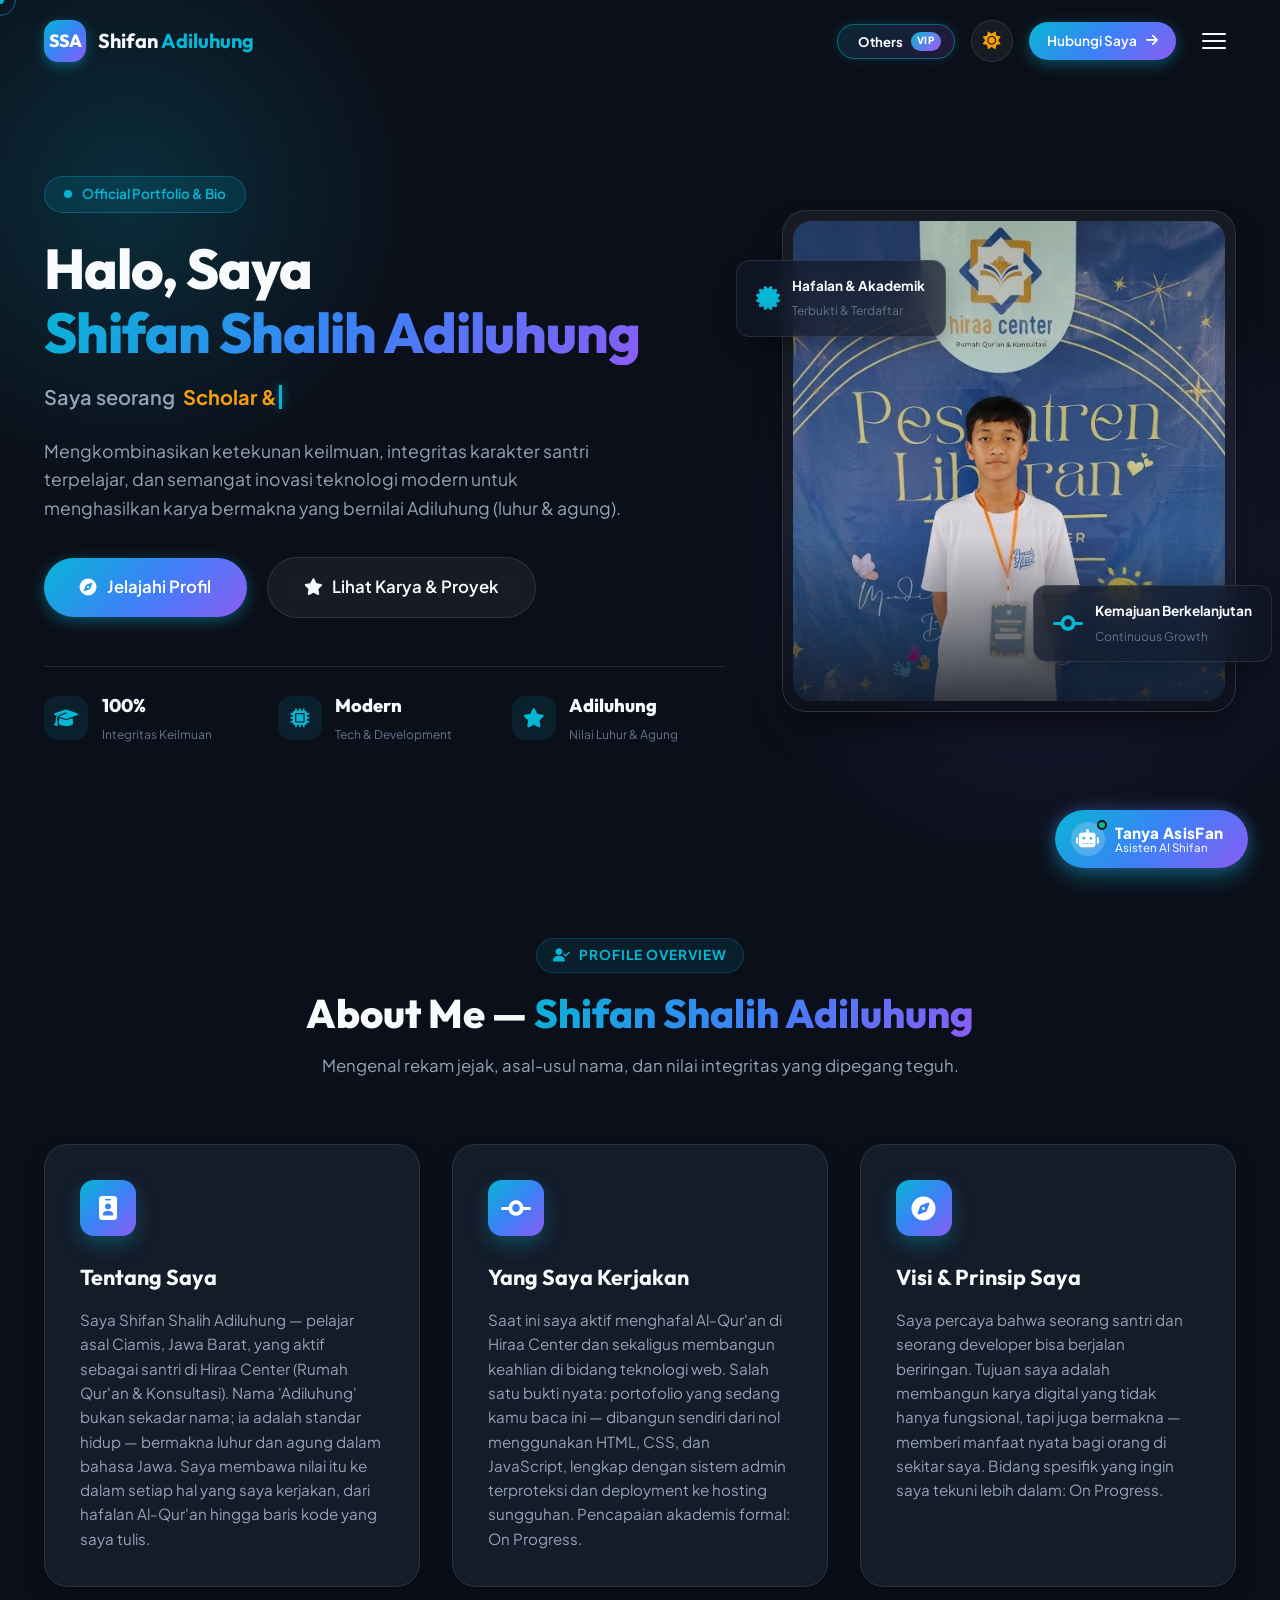
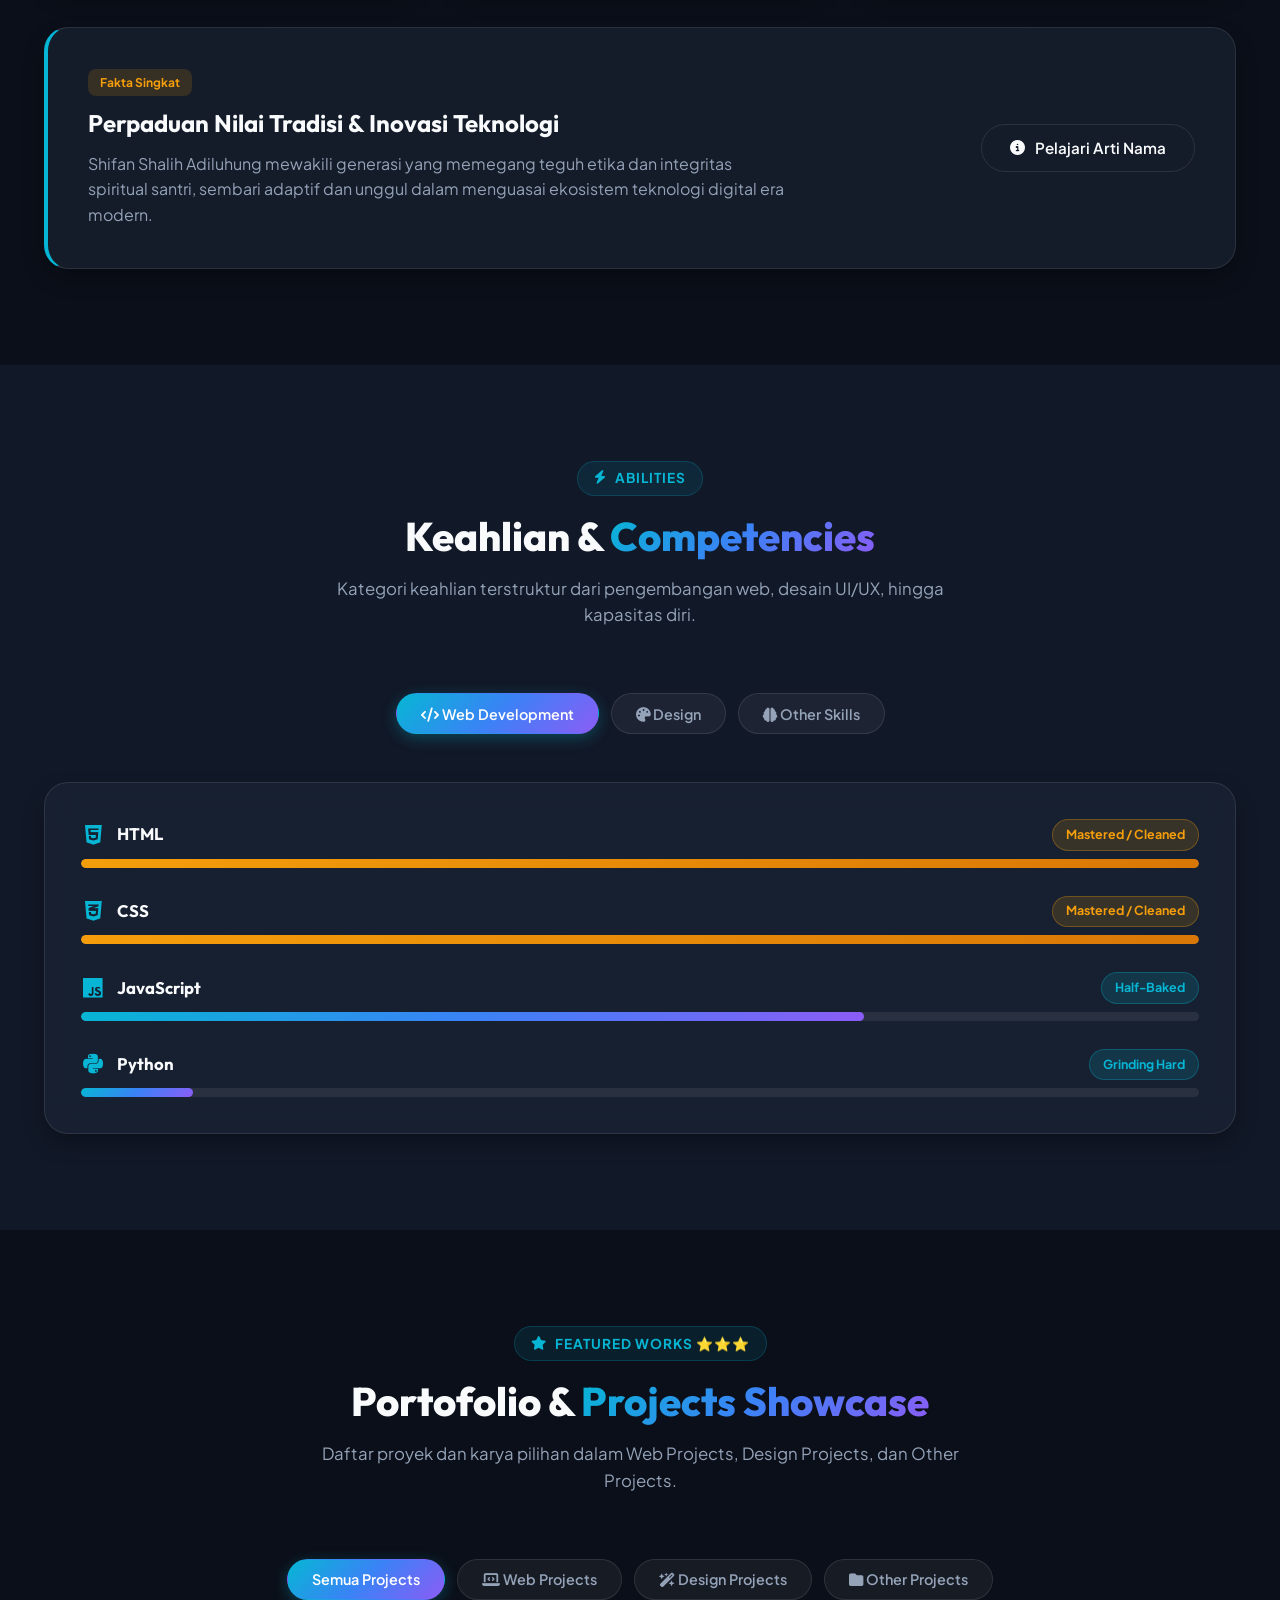
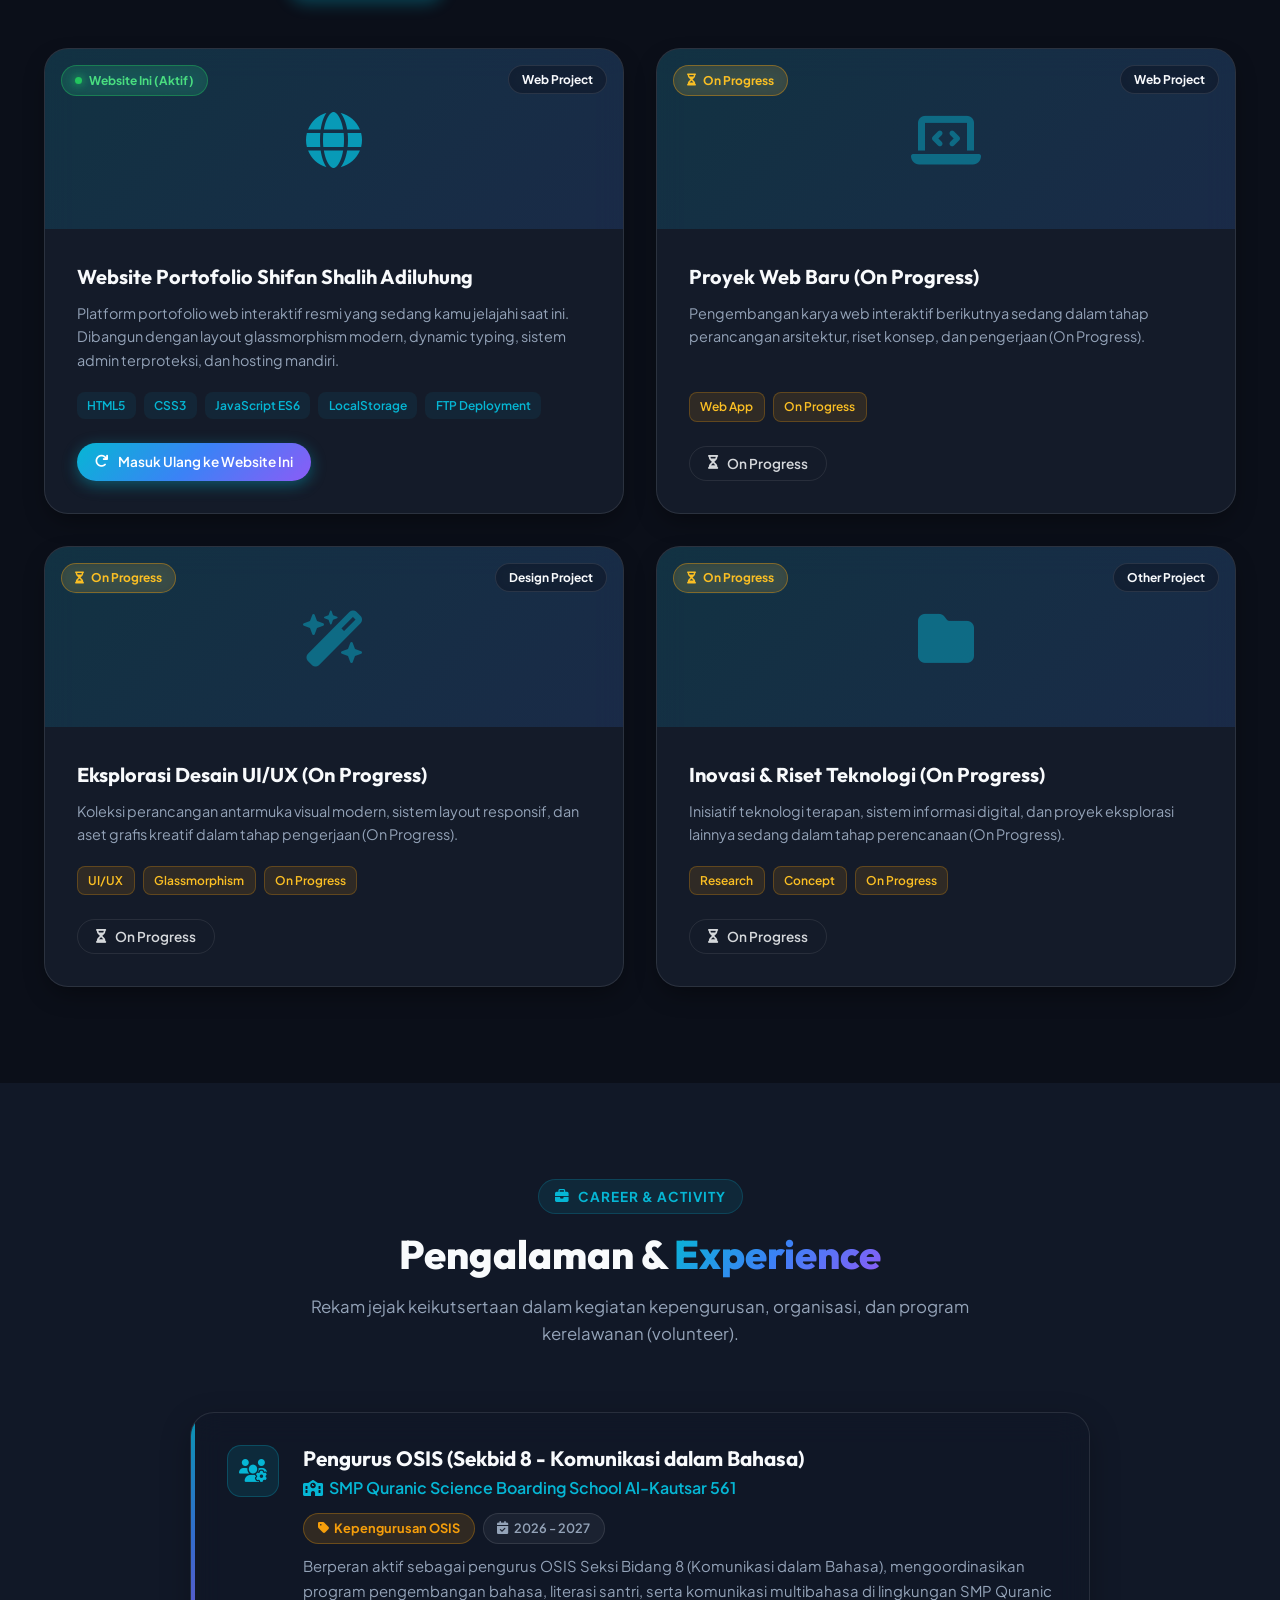
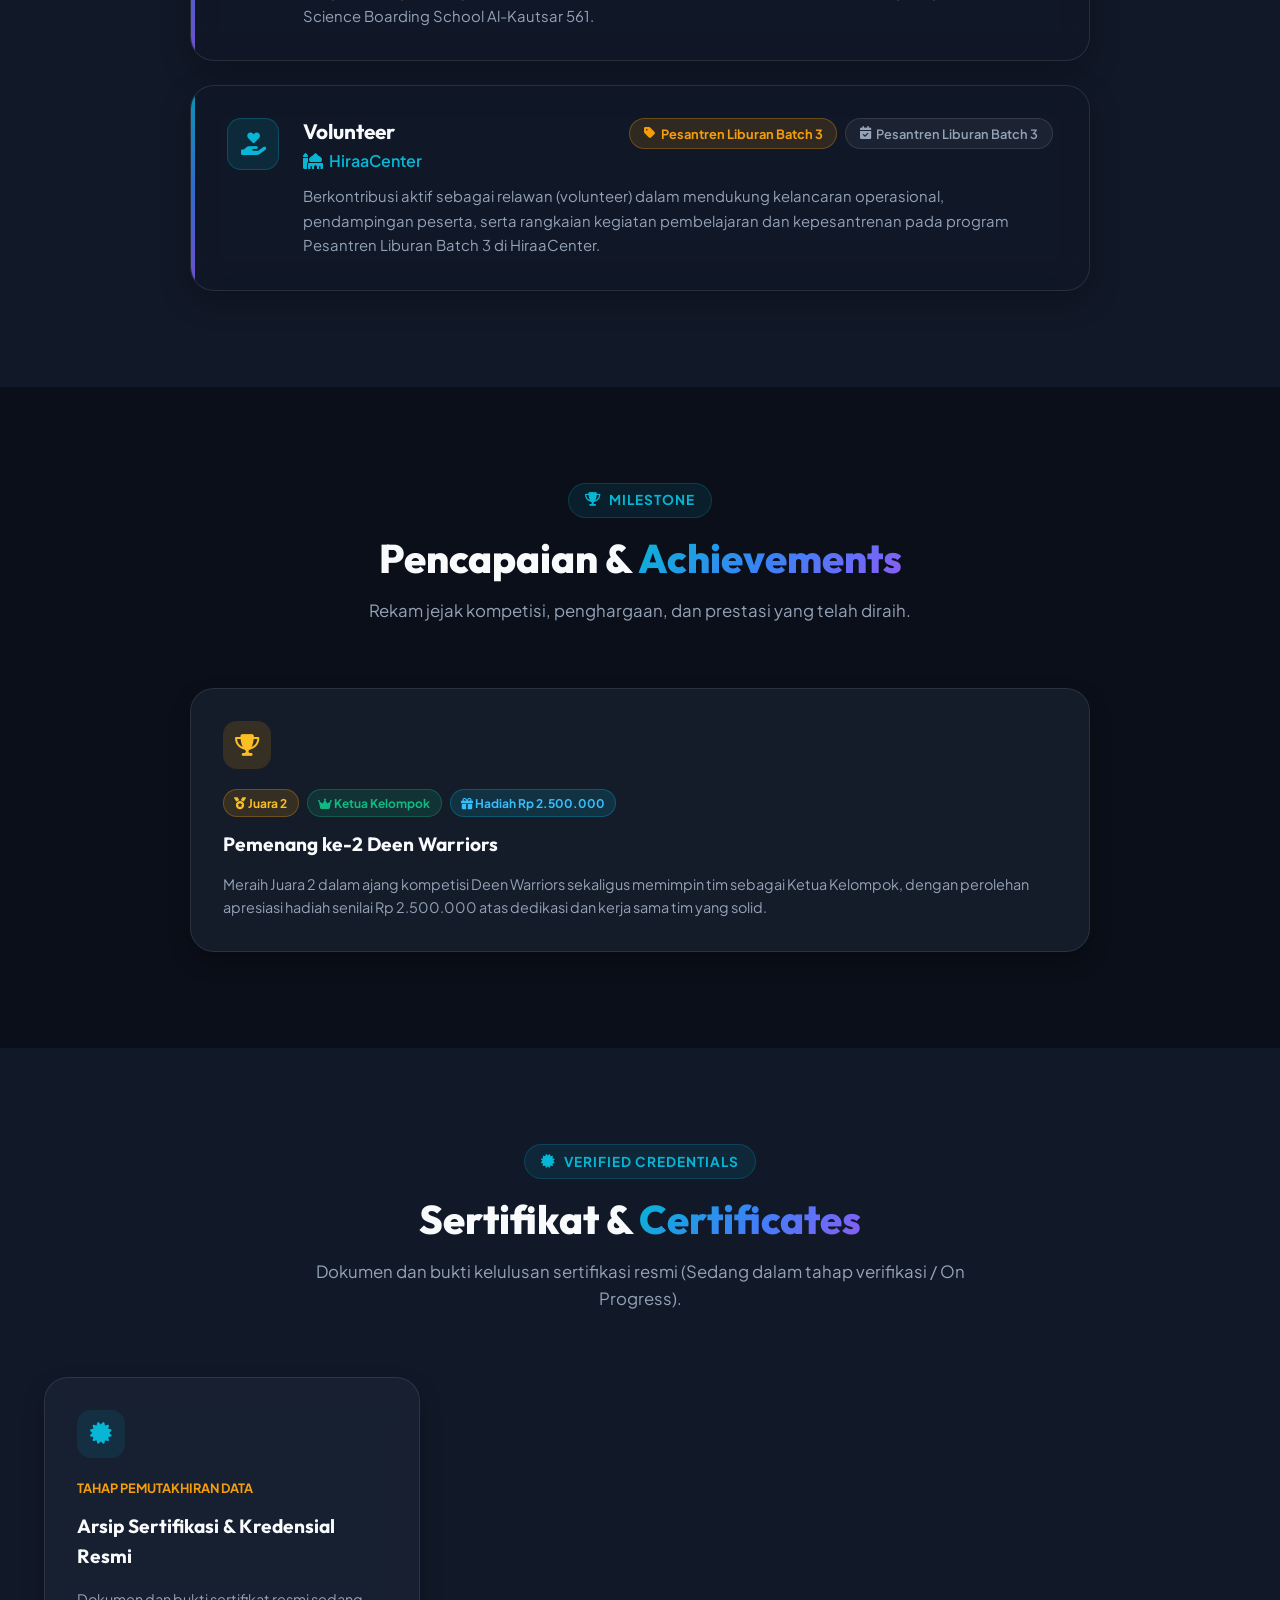
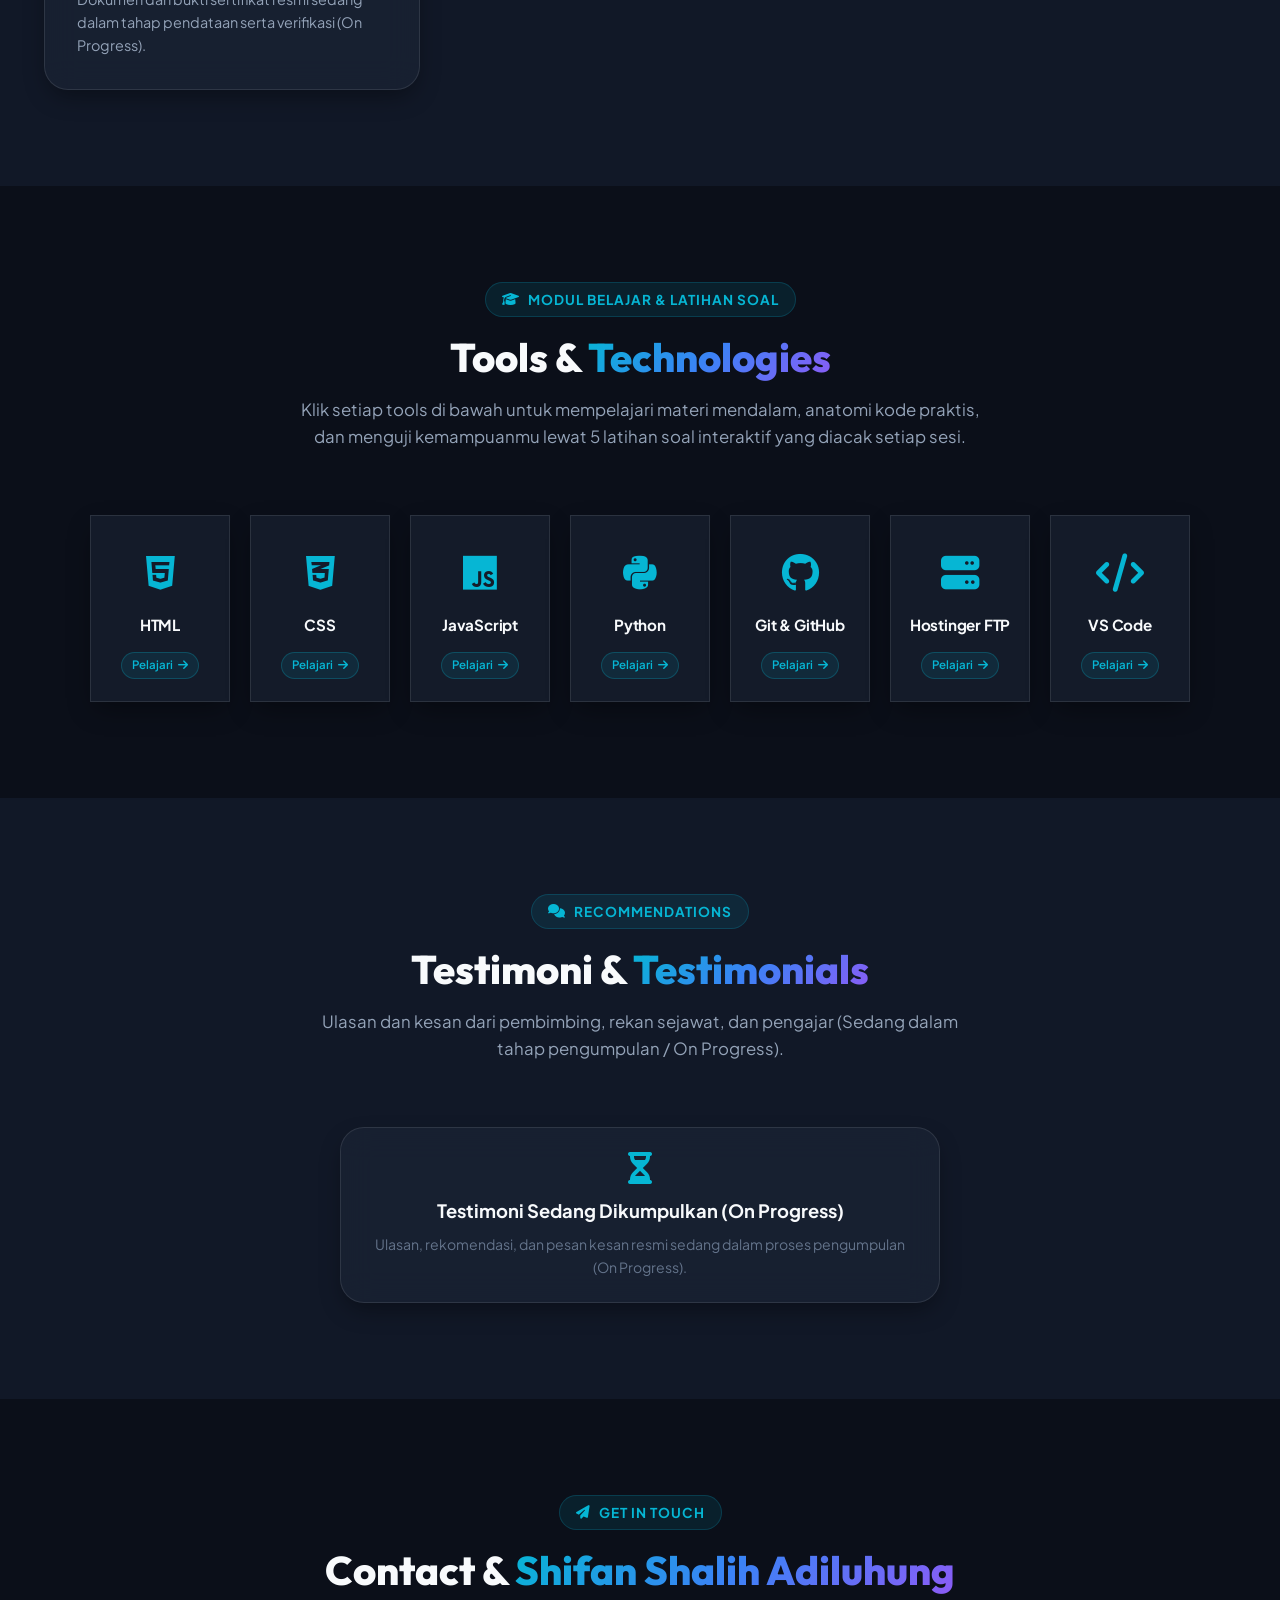
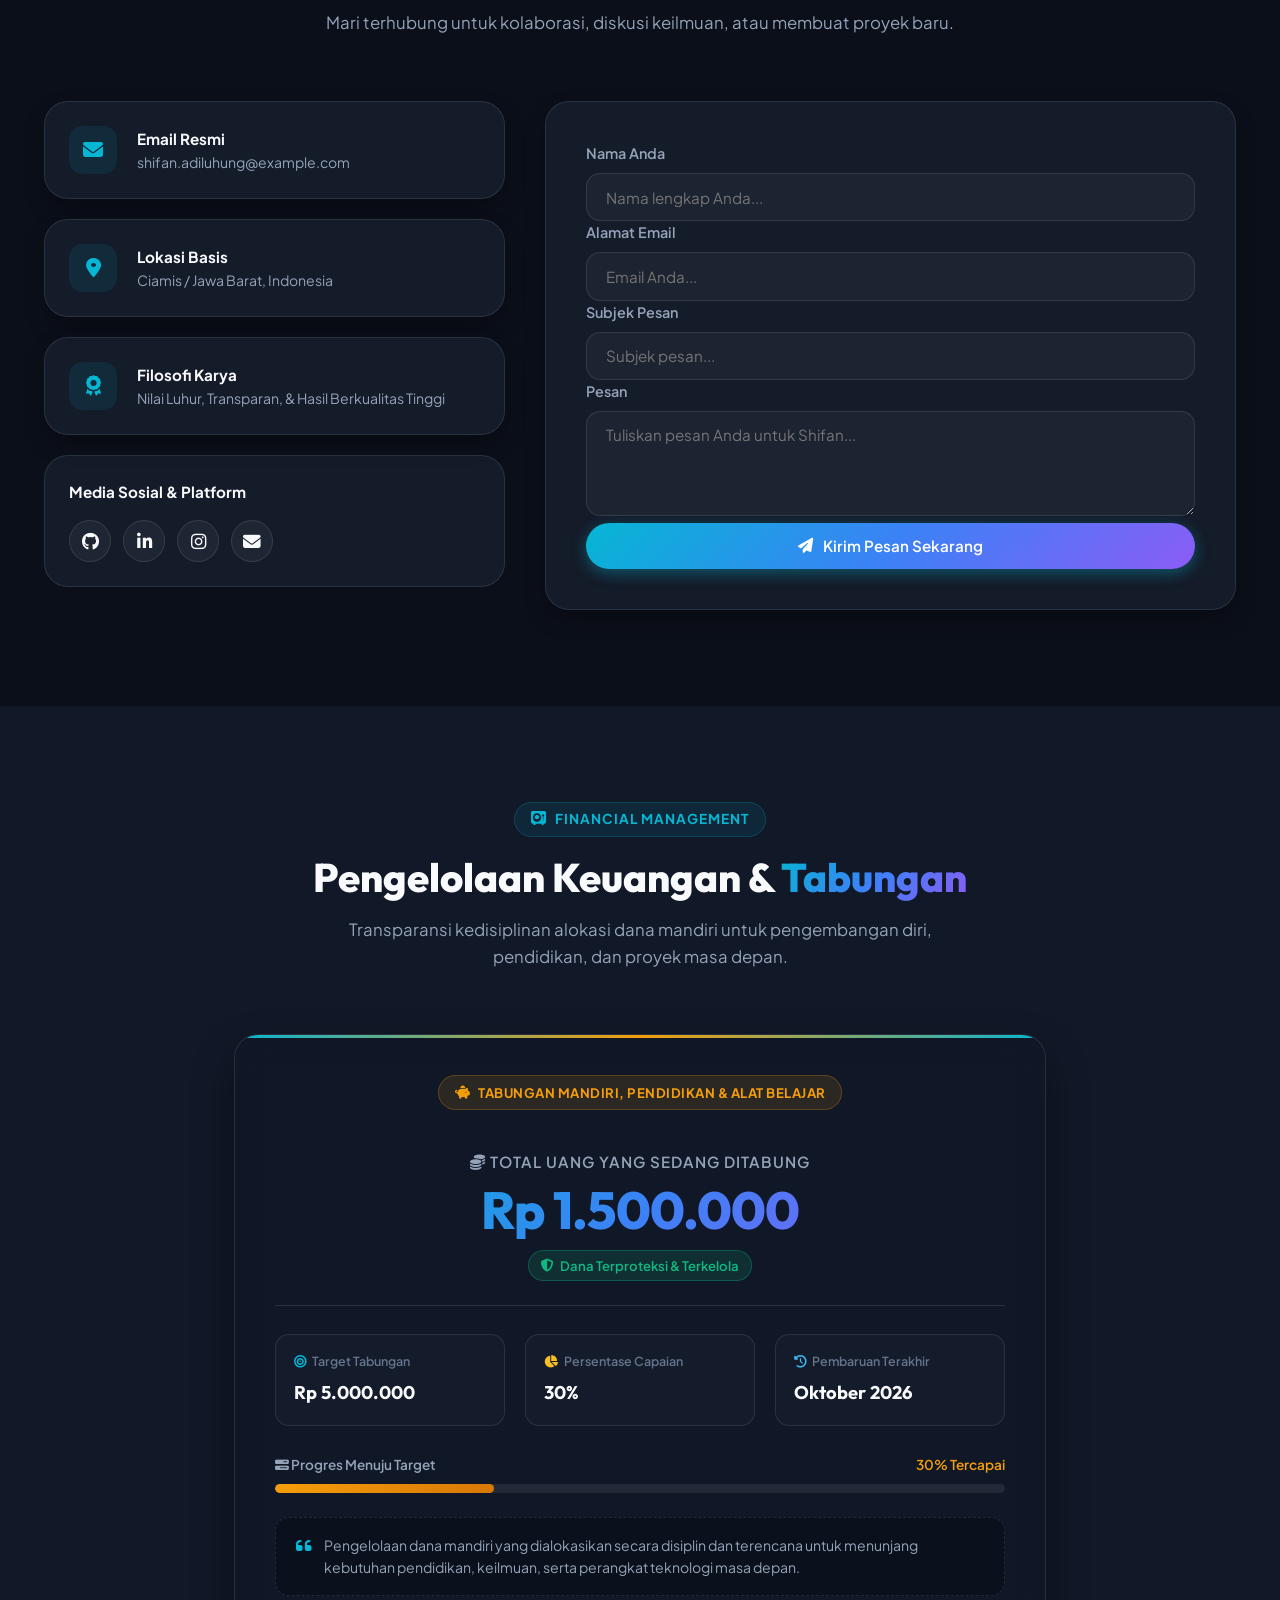
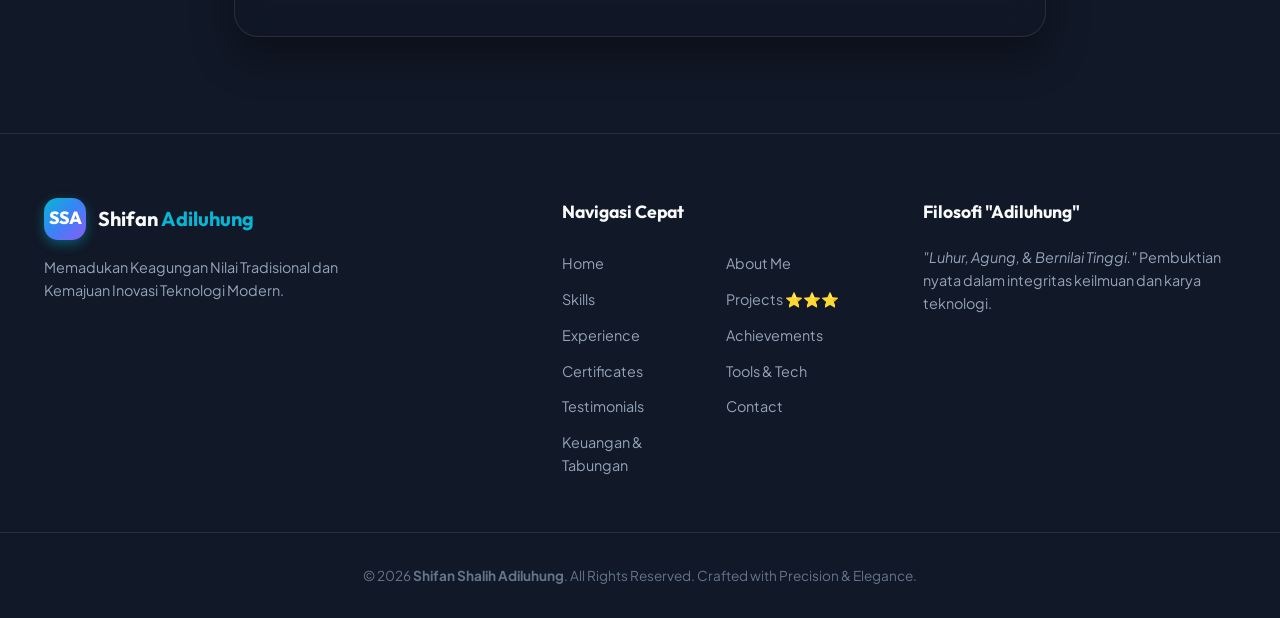
==== commit 6d5b51f9: "feat(navbar,others): jadikan navbar Others selalu terlihat di semua device dan tambahkan panduan hem" ====
--- a/index.html
+++ b/index.html
@@ -27,7 +27,7 @@
     <link rel="stylesheet" href="https://cdnjs.cloudflare.com/ajax/libs/font-awesome/6.4.0/css/all.min.css">
     
     <!-- Stylesheets -->
-    <link rel="stylesheet" href="styles.css?v=18.0">
+    <link rel="stylesheet" href="styles.css?v=19.0">
 </head>
 <body class="dark-theme">
     <script src="theme-init.js?v=1.0"></script>
@@ -56,10 +56,15 @@
                 <a href="#testimonials" class="nav-link"><i class="fa-solid fa-comments"></i> Testimonials</a>
                 <a href="#contact" class="nav-link"><i class="fa-solid fa-paper-plane"></i> Contact</a>
                 <a href="#finance" class="nav-link"><i class="fa-solid fa-vault"></i> Tabungan</a>
-                <a href="others.html" class="nav-link"><i class="fa-solid fa-layer-group"></i> Others</a>
+                <a href="others.html" class="nav-link nav-link-others"><i class="fa-solid fa-layer-group"></i> Others <span class="nav-badge-pill">Baru</span></a>
             </nav>
 
             <div class="header-actions">
+                <a href="others.html" class="nav-others-pill" id="headerOthersBtn" title="Materi Khusus & Showcase (Others)">
+                    <i class="fa-solid fa-sparkles"></i>
+                    <span>Others</span>
+                    <span class="pill-badge">VIP</span>
+                </a>
                 <button class="theme-toggle-btn" id="themeToggleBtn" aria-label="Ubah Tema">
                     <i class="fa-solid fa-moon icon-moon"></i>
                     <i class="fa-solid fa-sun icon-sun"></i>
--- a/styles.css
+++ b/styles.css
@@ -361,6 +361,62 @@
 
 .nav-link:hover, .nav-link.active { color: var(--primary-color); }
 
+.nav-link-others {
+    color: var(--primary-color);
+    font-weight: 600;
+}
+
+.nav-badge-pill {
+    background: linear-gradient(135deg, #06b6d4 0%, #a855f7 100%);
+    color: #ffffff;
+    font-size: 0.62rem;
+    font-weight: 800;
+    padding: 0.1rem 0.45rem;
+    border-radius: var(--radius-full);
+    letter-spacing: 0.03em;
+    text-transform: uppercase;
+}
+
+.nav-others-pill {
+    display: inline-flex;
+    align-items: center;
+    gap: 0.45rem;
+    padding: 0.38rem 0.85rem;
+    border-radius: var(--radius-full);
+    background: linear-gradient(135deg, rgba(6, 182, 212, 0.15) 0%, rgba(168, 85, 247, 0.15) 100%);
+    border: 1px solid rgba(6, 182, 212, 0.45);
+    color: #f8fafc;
+    font-size: 0.82rem;
+    font-weight: 700;
+    text-decoration: none;
+    transition: all var(--transition-fast);
+    box-shadow: 0 0 12px rgba(6, 182, 212, 0.2);
+    white-space: nowrap;
+}
+
+.nav-others-pill i {
+    color: #38bdf8;
+    font-size: 0.85rem;
+}
+
+.nav-others-pill:hover {
+    background: linear-gradient(135deg, rgba(6, 182, 212, 0.28) 0%, rgba(168, 85, 247, 0.28) 100%);
+    border-color: #38bdf8;
+    color: #38bdf8;
+    transform: translateY(-2px);
+    box-shadow: 0 4px 18px rgba(6, 182, 212, 0.35);
+}
+
+.nav-others-pill .pill-badge {
+    background: linear-gradient(135deg, #06b6d4 0%, #a855f7 100%);
+    color: #ffffff;
+    font-size: 0.62rem;
+    font-weight: 800;
+    padding: 0.1rem 0.4rem;
+    border-radius: var(--radius-full);
+    letter-spacing: 0.04em;
+}
+
 .header-actions {
     display: flex;
     align-items: center;
@@ -1400,8 +1456,9 @@
 .site-header .btn { white-space: nowrap; }
 
 @media (min-width: 1321px) {
-    .site-header .container { max-width: 1440px; }
-    .nav-menu { gap: 0.9rem; overflow: visible; }
+    .site-header .container { max-width: 1560px; }
+    .nav-menu { gap: 0.65rem; overflow: visible; }
+    .nav-menu .nav-link { font-size: 0.82rem; padding: 0.35rem 0.5rem; }
     .nav-menu .nav-link i { display: none; }
 }
 
@@ -1419,7 +1476,7 @@
         right: 0;
         display: grid;
         grid-template-columns: repeat(2, 1fr);
-        gap: 0.25rem 1rem;
+        gap: 0.35rem 1rem;
         padding: 1rem 1.5rem 1.5rem;
         max-height: calc(100vh - 80px);
         max-height: calc(100dvh - 80px);
@@ -1445,6 +1502,15 @@
         border-radius: var(--radius-sm);
     }
 
+    .nav-menu .nav-link-others {
+        grid-column: span 2;
+        background: linear-gradient(135deg, rgba(6, 182, 212, 0.12) 0%, rgba(168, 85, 247, 0.12) 100%);
+        border: 1px solid rgba(6, 182, 212, 0.35);
+        color: #38bdf8;
+        font-weight: 700;
+        margin-top: 0.3rem;
+    }
+
     .nav-link:hover { background: var(--bg-card); }
     .hamburger-btn { display: flex; }
 }
@@ -1456,14 +1522,19 @@
 
 @media (max-width: 640px) {
     .nav-menu { grid-template-columns: 1fr; padding: 0.75rem 1rem 1.25rem; }
-    .header-actions { gap: 0.5rem; }
+    .nav-menu .nav-link-others { grid-column: span 1; }
+    .header-actions { gap: 0.45rem; }
     .logo-brand { gap: 0.6rem; }
     .logo-badge { width: 38px; height: 38px; font-size: 1rem; }
-    .logo-text { font-size: 1.1rem; white-space: nowrap; }
-    .theme-toggle-btn { width: 40px; height: 40px; }
+    .logo-text { font-size: 1.05rem; white-space: nowrap; }
+    .theme-toggle-btn { width: 38px; height: 38px; }
+
+    /* Pill Others pada mobile: lebih ringkas agar pas sebaris */
+    .nav-others-pill { padding: 0.3rem 0.6rem; font-size: 0.78rem; gap: 0.35rem; }
+    .nav-others-pill .pill-badge { display: none; }
 
     /* Tombol "Hubungi Saya" jadi ikon saja agar header tidak sesak */
-    #headerCtaBtn { width: 40px; height: 40px; padding: 0; }
+    #headerCtaBtn { width: 38px; height: 38px; padding: 0; }
     #headerCtaBtn span { display: none; }
 }
 
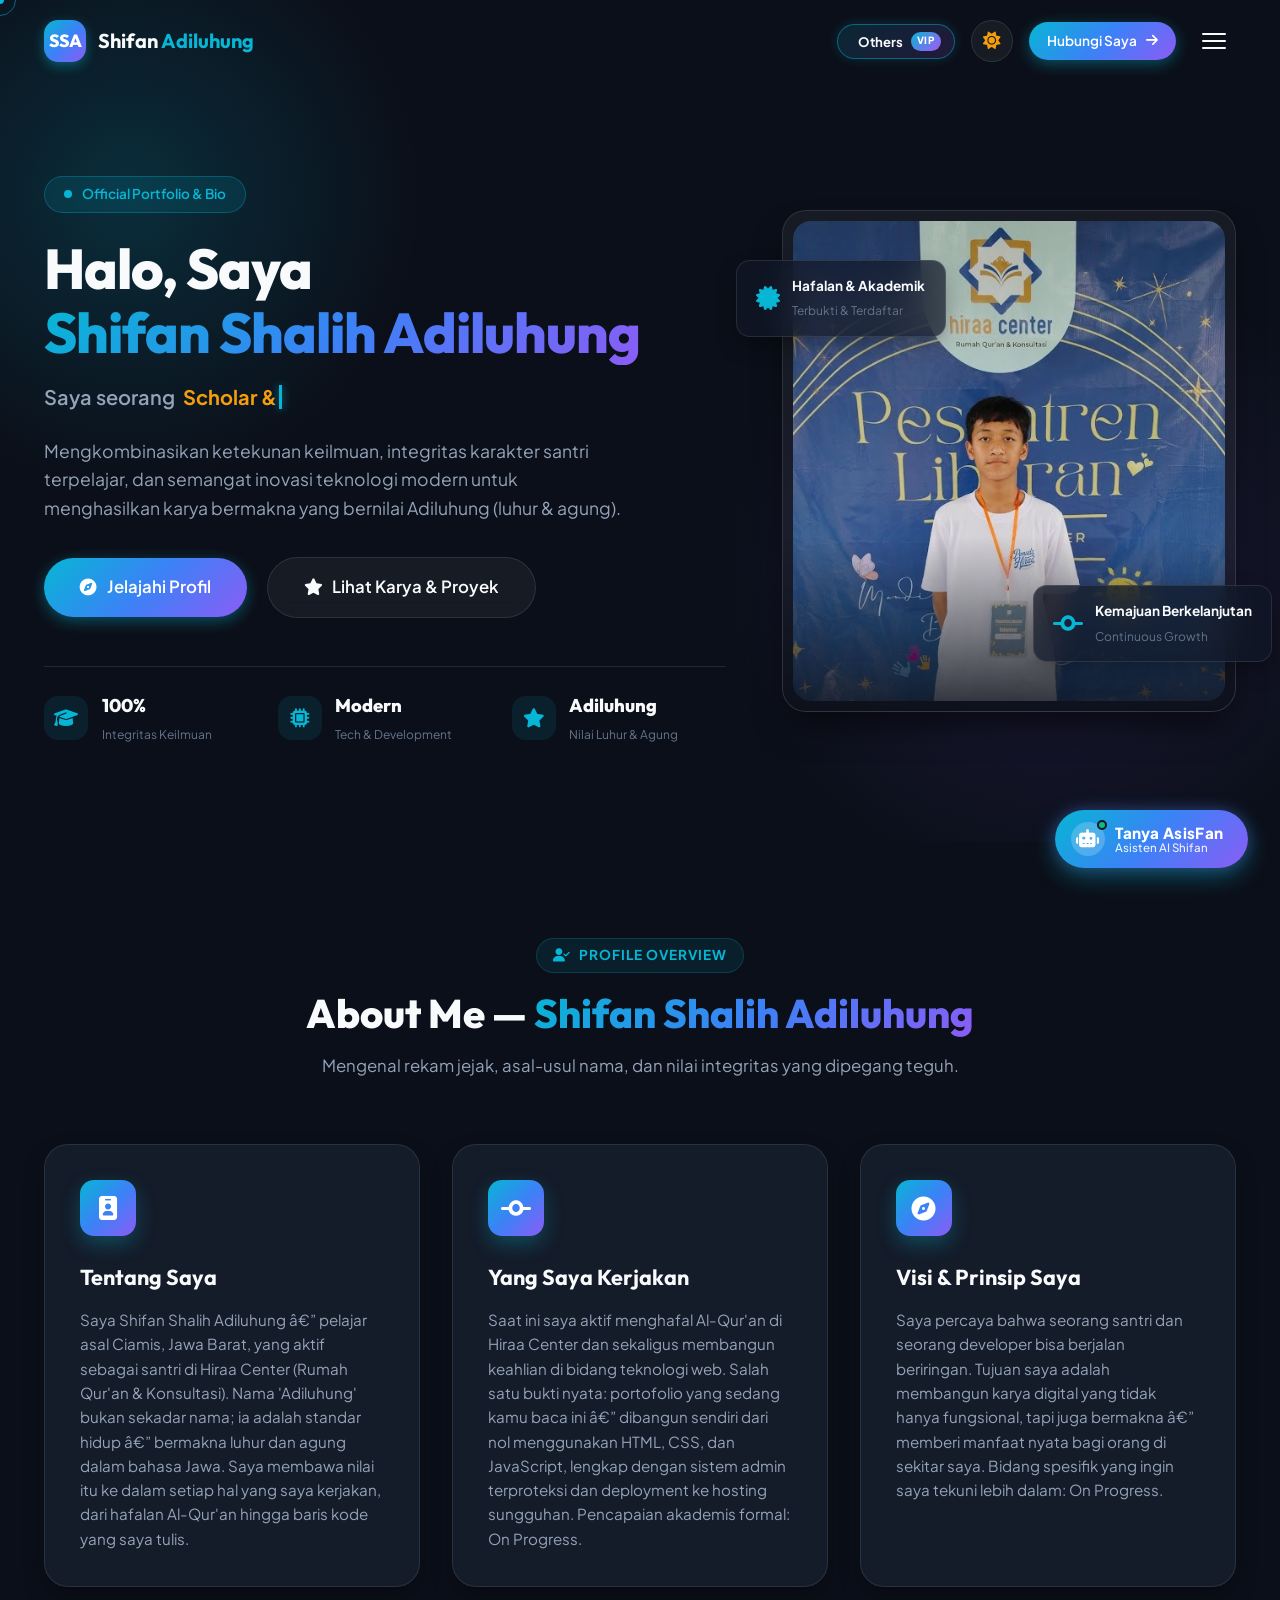
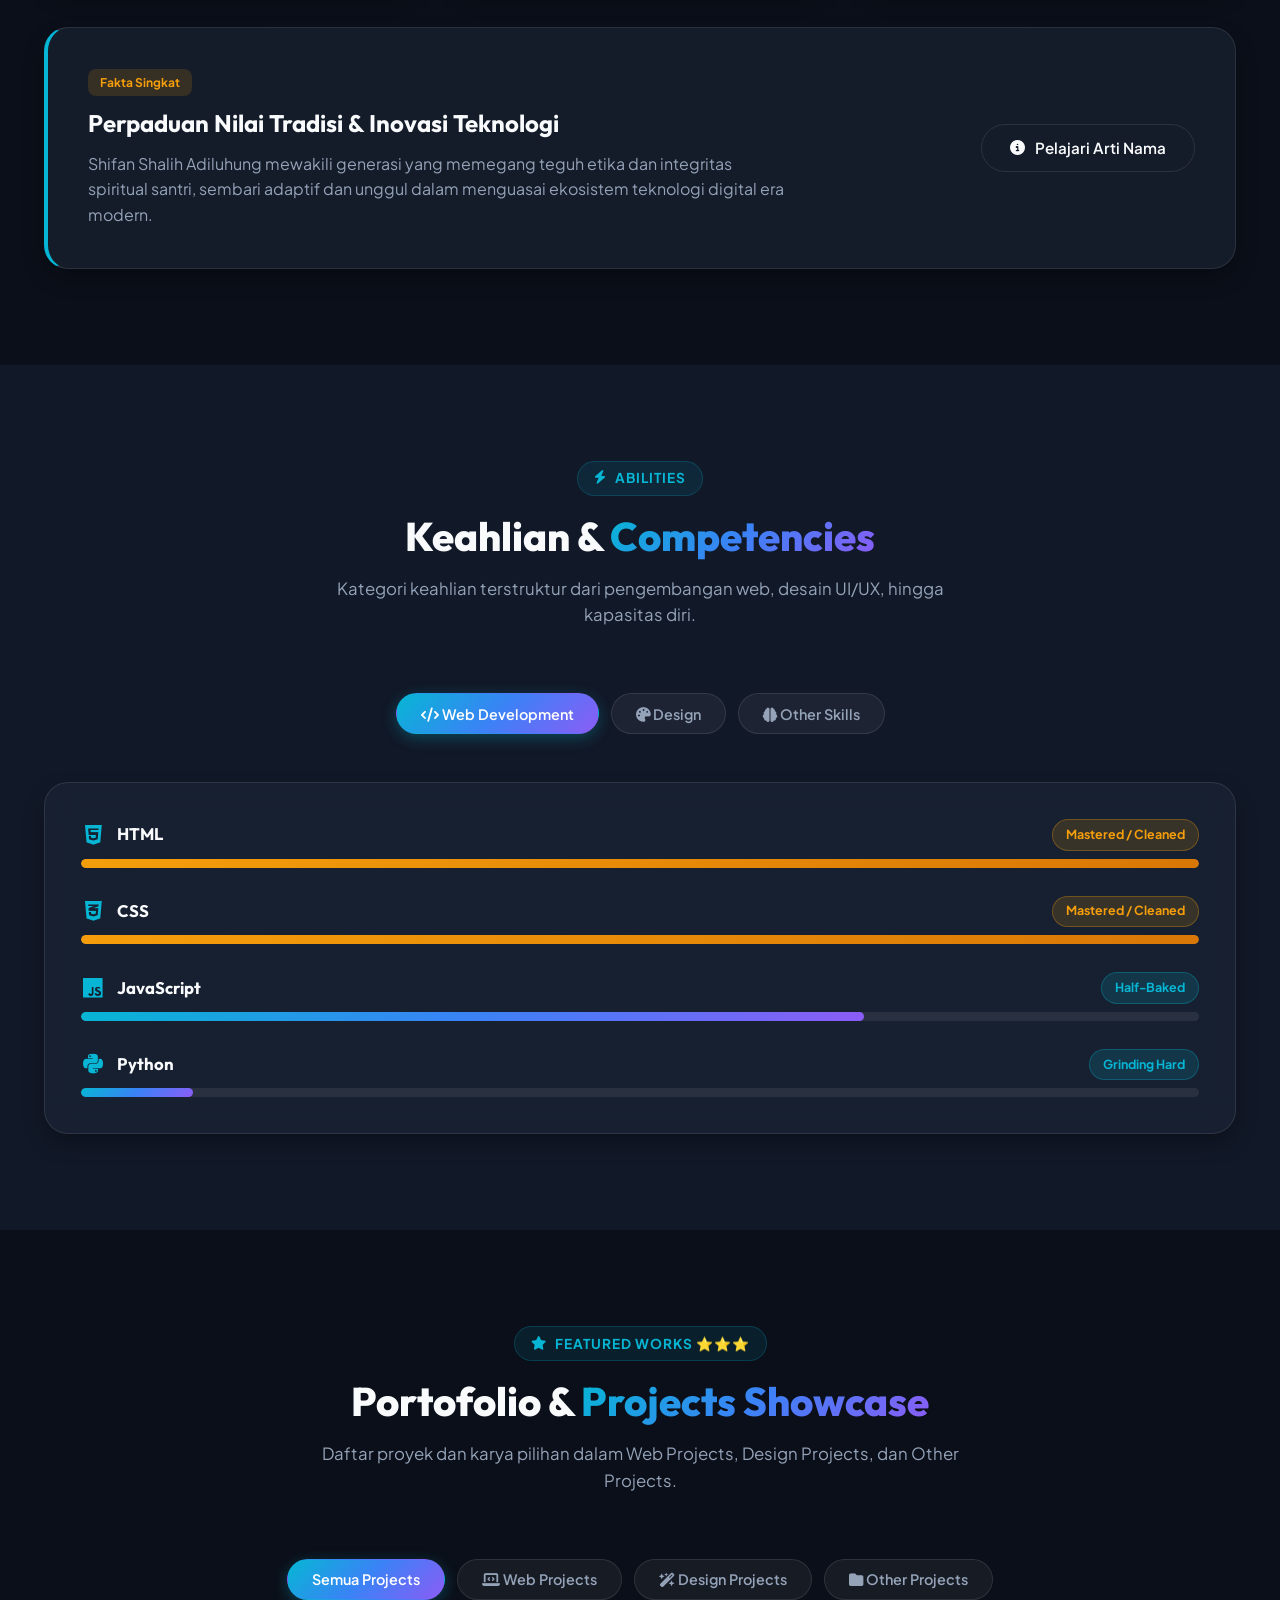
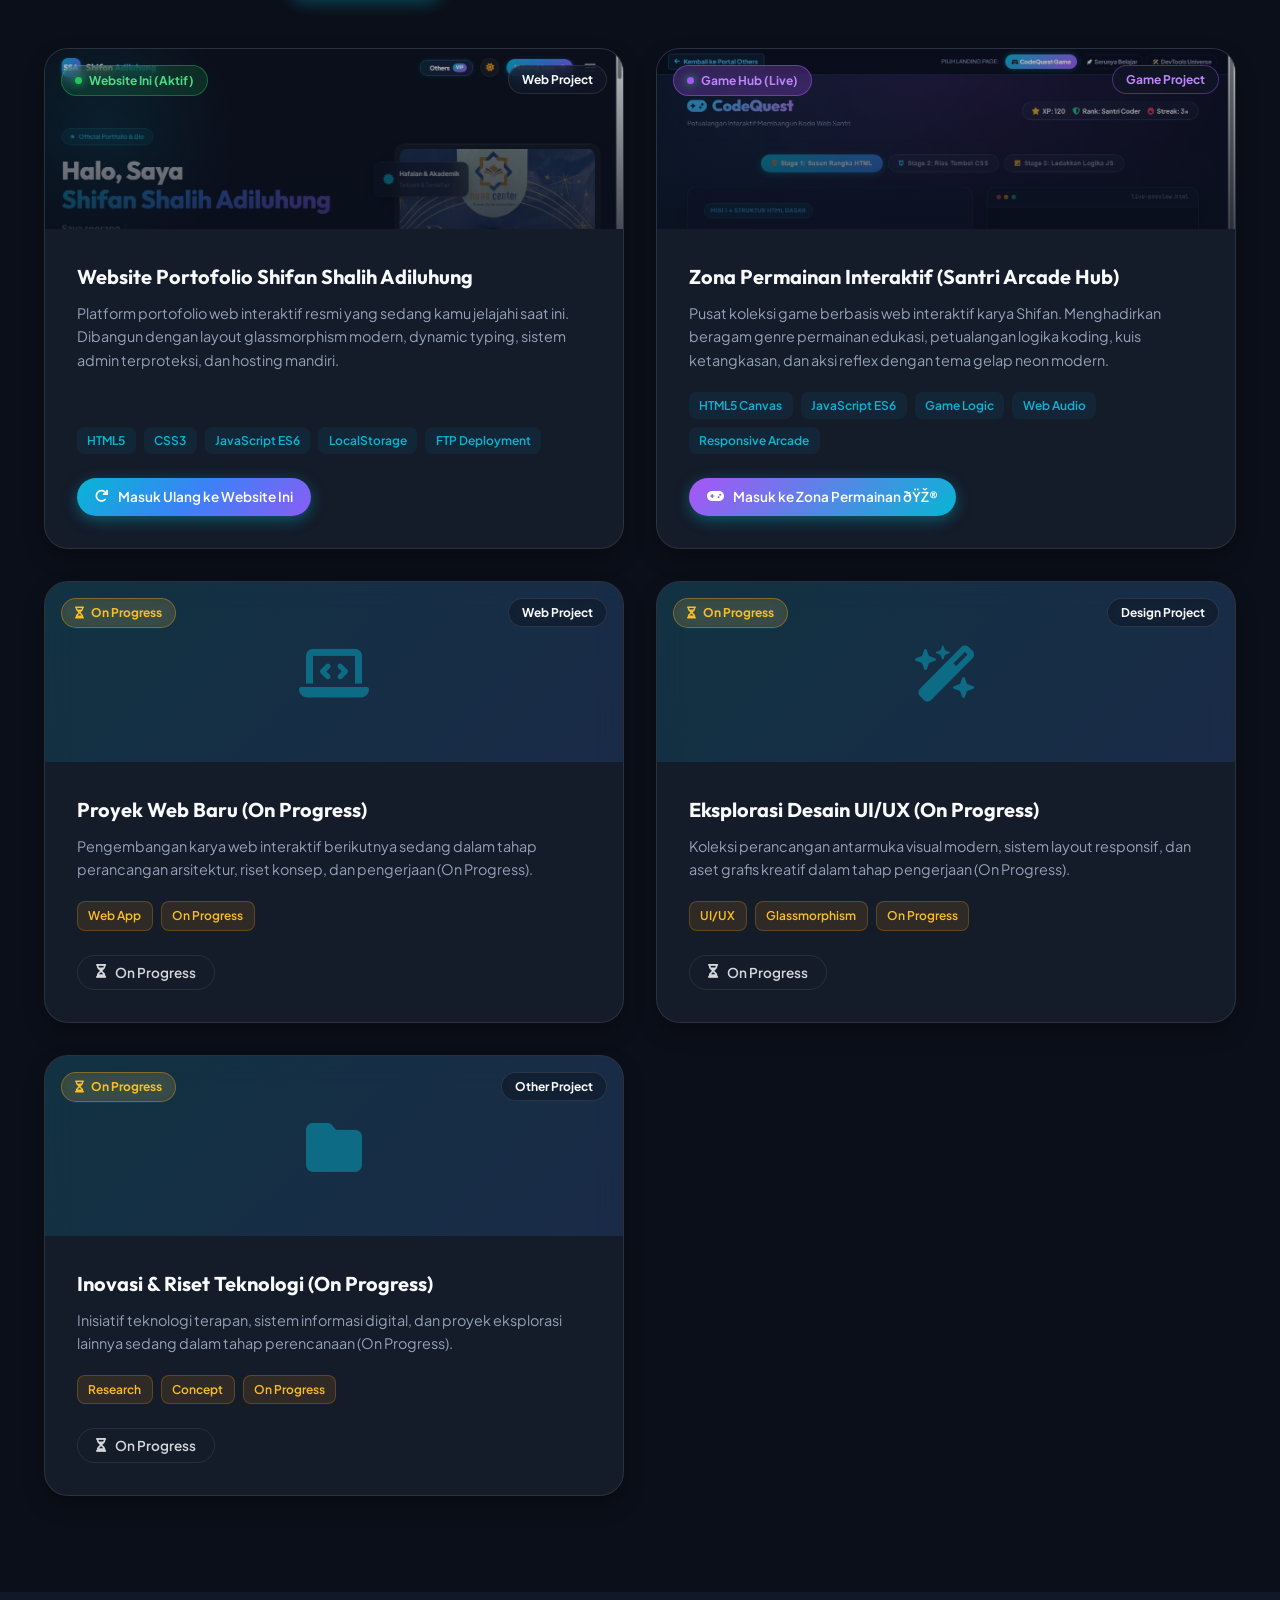
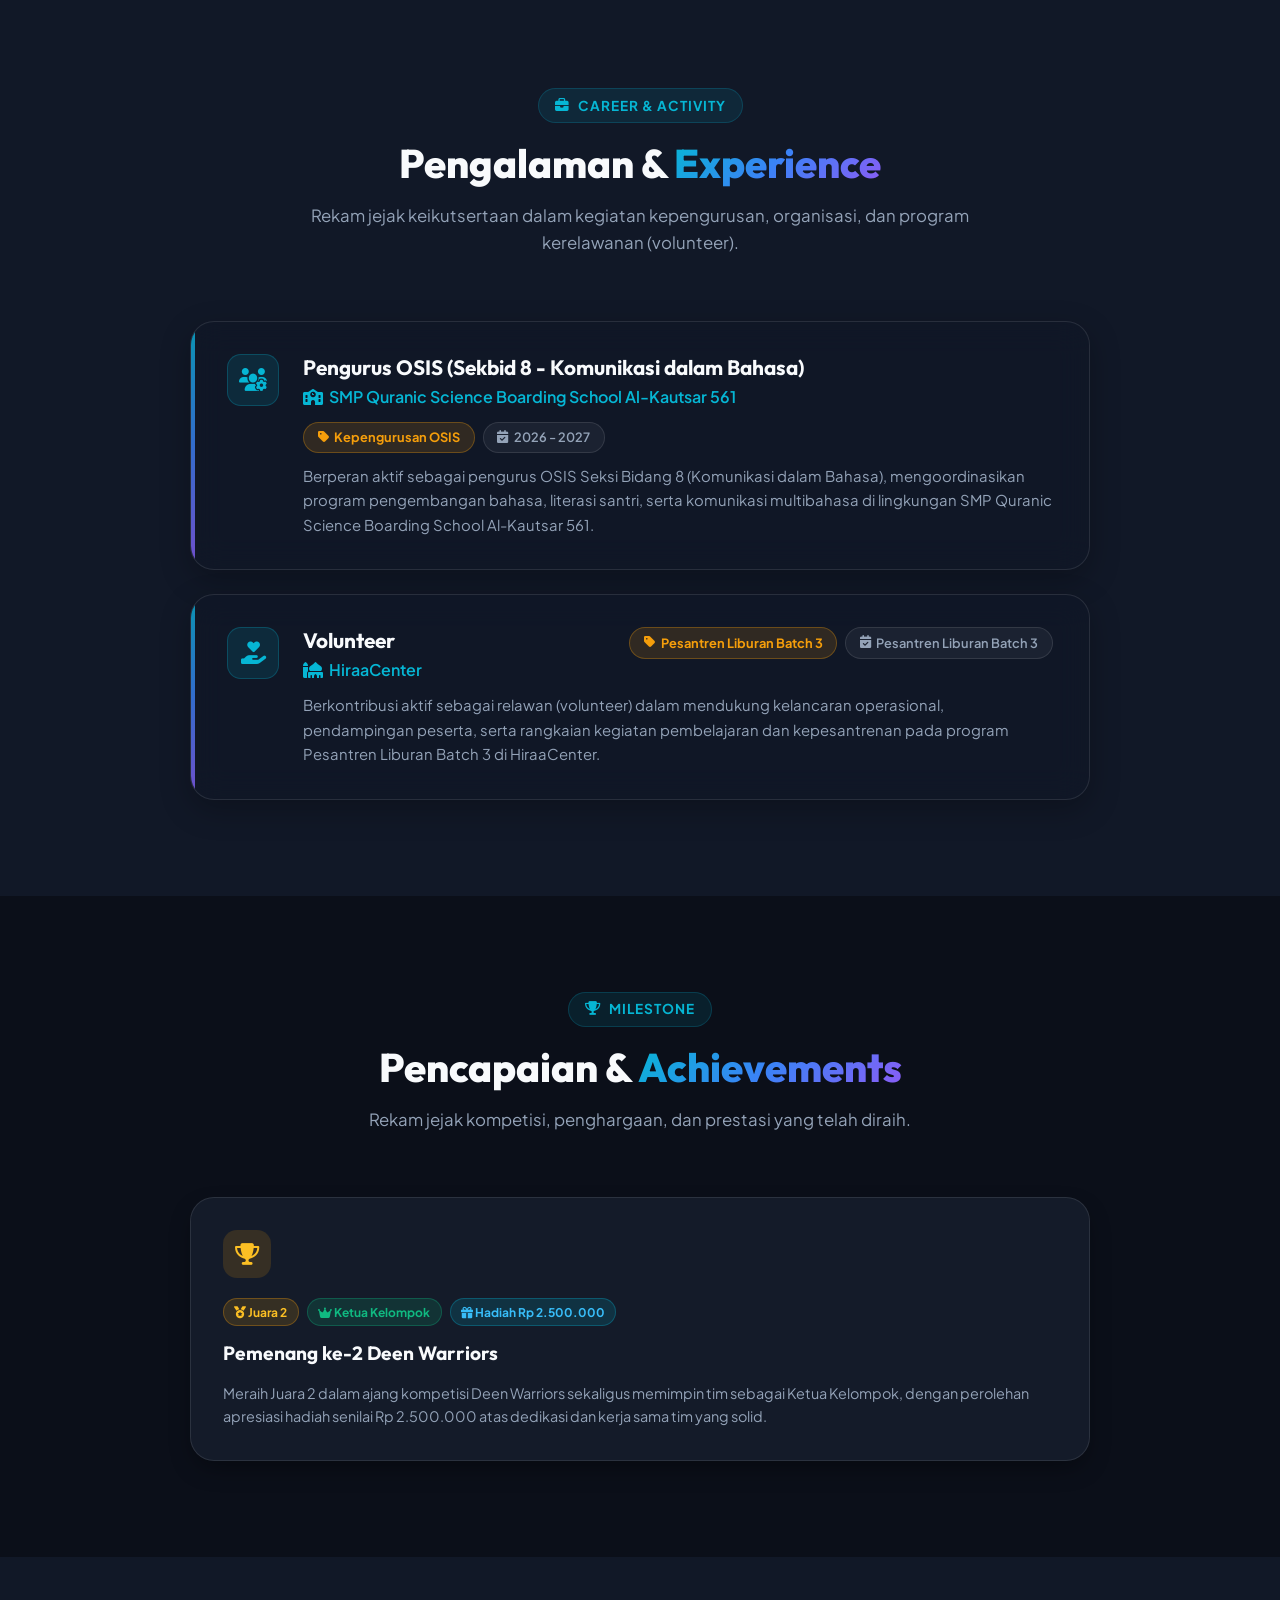
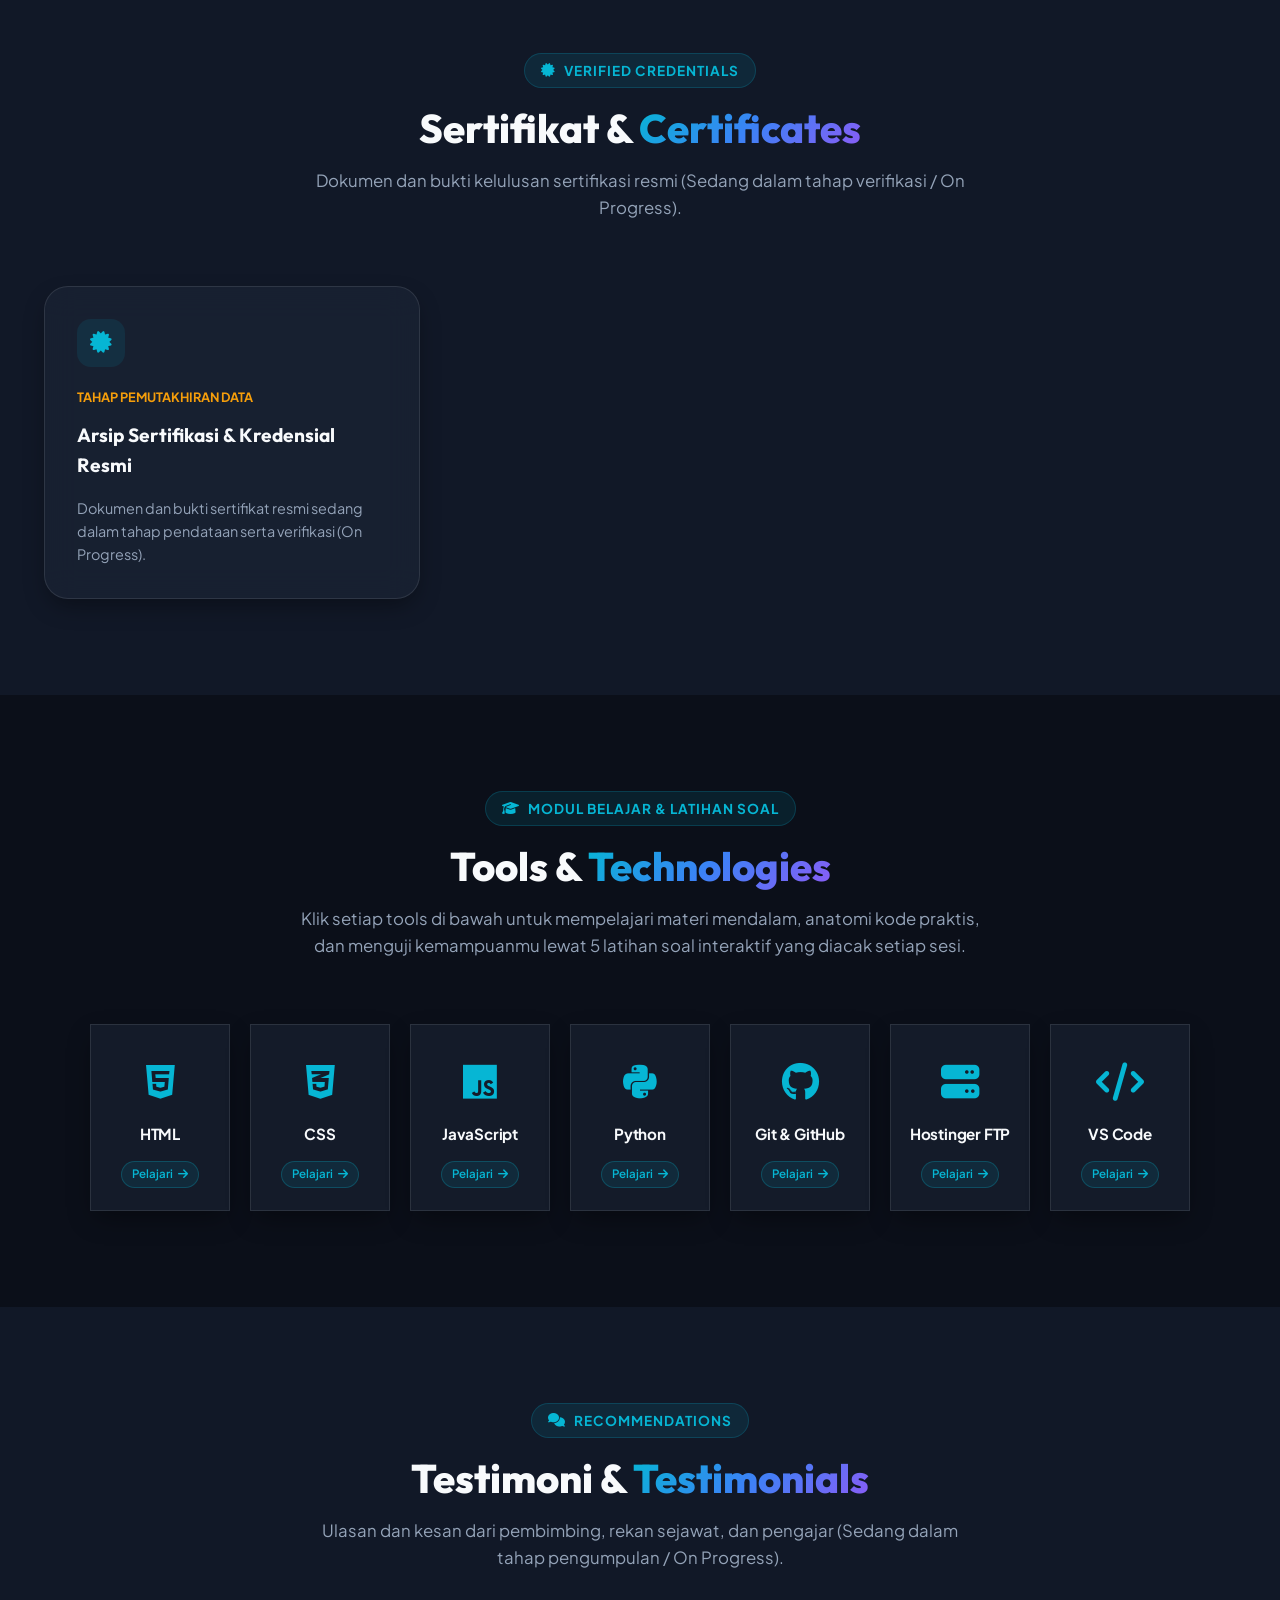
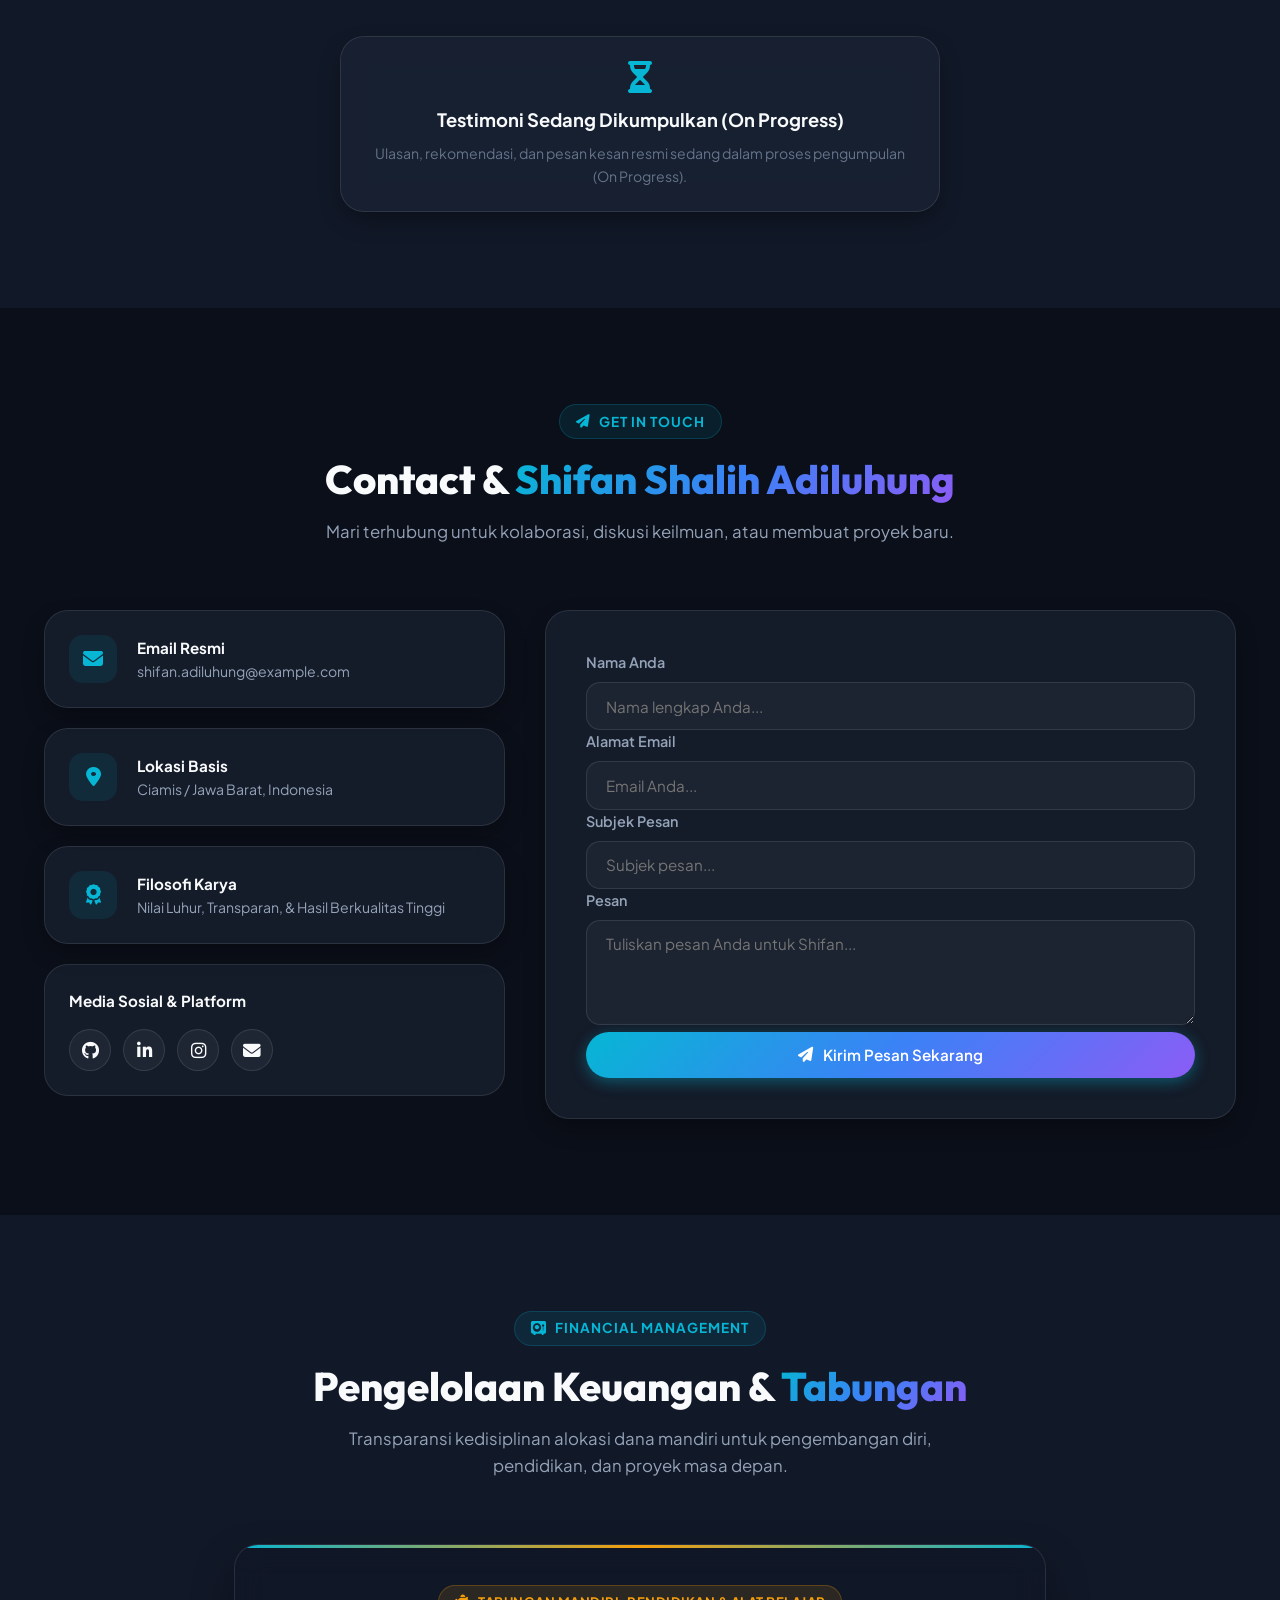
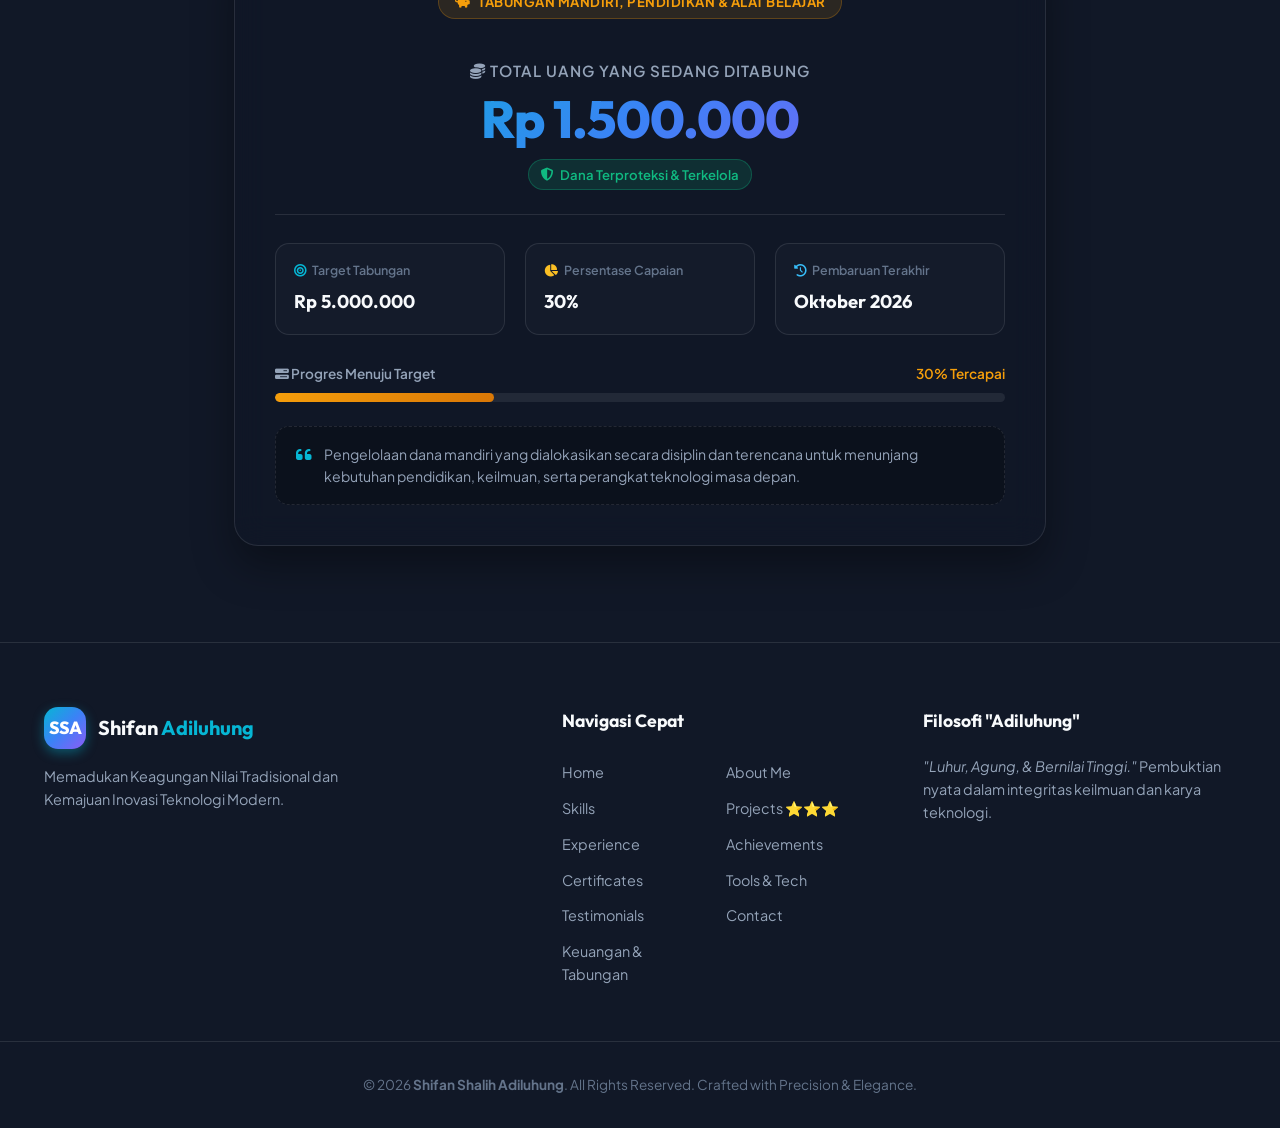
==== commit 1c06ca6f: "feat(games): tambahkan landing page permainan arcade (games.html), thumbnail preview portofolio nyat" ====
--- a/index.html
+++ b/index.html
@@ -342,8 +342,9 @@
                 <div class="projects-grid" id="projectsGridContainer">
                     <div class="project-card glass-card project-card-clickable" data-category="web-projects" data-href="index.html" title="Klik untuk memuat ulang / masuk ke website ini">
                         <div class="project-thumb">
+                            <img src="assets/images/portfolio_preview.jpg?v=1.0" class="project-thumb-img" alt="Preview Website Portofolio Shifan" loading="lazy">
+                            <div class="project-thumb-overlay"></div>
                             <div class="badge-live-site"><span class="badge-live-dot"></span> Website Ini (Aktif)</div>
-                            <div class="thumb-icon"><i class="fa-solid fa-globe"></i></div>
                             <span class="project-category">Web Project</span>
                         </div>
                         <div class="project-details">
@@ -354,6 +355,24 @@
                             </div>
                             <a href="index.html" class="btn btn-sm btn-primary project-action-btn" style="width: fit-content; text-decoration: none;">
                                 <i class="fa-solid fa-arrow-rotate-right"></i> Masuk Ulang ke Website Ini
+                            </a>
+                        </div>
+                    </div>
+                    <div class="project-card glass-card project-card-clickable" data-category="web-projects" data-href="games.html" title="Buka Zona Permainan Interaktif (Game Hub)">
+                        <div class="project-thumb">
+                            <img src="assets/images/games_preview.jpg?v=1.0" class="project-thumb-img" alt="Preview Zona Permainan Shifan" loading="lazy">
+                            <div class="project-thumb-overlay"></div>
+                            <div class="badge-live-site" style="background: rgba(168, 85, 247, 0.25); border-color: rgba(168, 85, 247, 0.5); color: #c084fc;"><span class="badge-live-dot" style="background: #a855f7;"></span> Game Hub (Live)</div>
+                            <span class="project-category" style="color: #c084fc; border-color: rgba(168, 85, 247, 0.4);">Game Project</span>
+                        </div>
+                        <div class="project-details">
+                            <h3>Zona Permainan Interaktif (Santri Arcade Hub)</h3>
+                            <p>Pusat koleksi game berbasis web interaktif karya Shifan. Menghadirkan beragam genre permainan edukasi, petualangan logika koding, kuis ketangkasan, dan aksi reflex dengan tema gelap neon modern.</p>
+                            <div class="project-tech">
+                                <span>HTML5 Canvas</span><span>JavaScript ES6</span><span>Game Logic</span><span>Web Audio</span><span>Responsive Arcade</span>
+                            </div>
+                            <a href="games.html" class="btn btn-sm btn-primary project-action-btn" style="width: fit-content; text-decoration: none; background: linear-gradient(135deg, #a855f7 0%, #06b6d4 100%);">
+                                <i class="fa-solid fa-gamepad"></i> Masuk ke Zona Permainan 🎮
                             </a>
                         </div>
                     </div>
--- a/styles.css
+++ b/styles.css
@@ -879,6 +879,27 @@
     display: flex;
     align-items: center;
     justify-content: center;
+    overflow: hidden;
+}
+
+.project-thumb-img {
+    width: 100%;
+    height: 100%;
+    object-fit: cover;
+    object-position: top center;
+    transition: transform var(--transition-normal);
+    display: block;
+}
+
+.project-card:hover .project-thumb-img {
+    transform: scale(1.06);
+}
+
+.project-thumb-overlay {
+    position: absolute;
+    inset: 0;
+    background: linear-gradient(180deg, rgba(10, 15, 29, 0.25) 0%, rgba(10, 15, 29, 0.75) 100%);
+    pointer-events: none;
 }
 
 .thumb-icon {
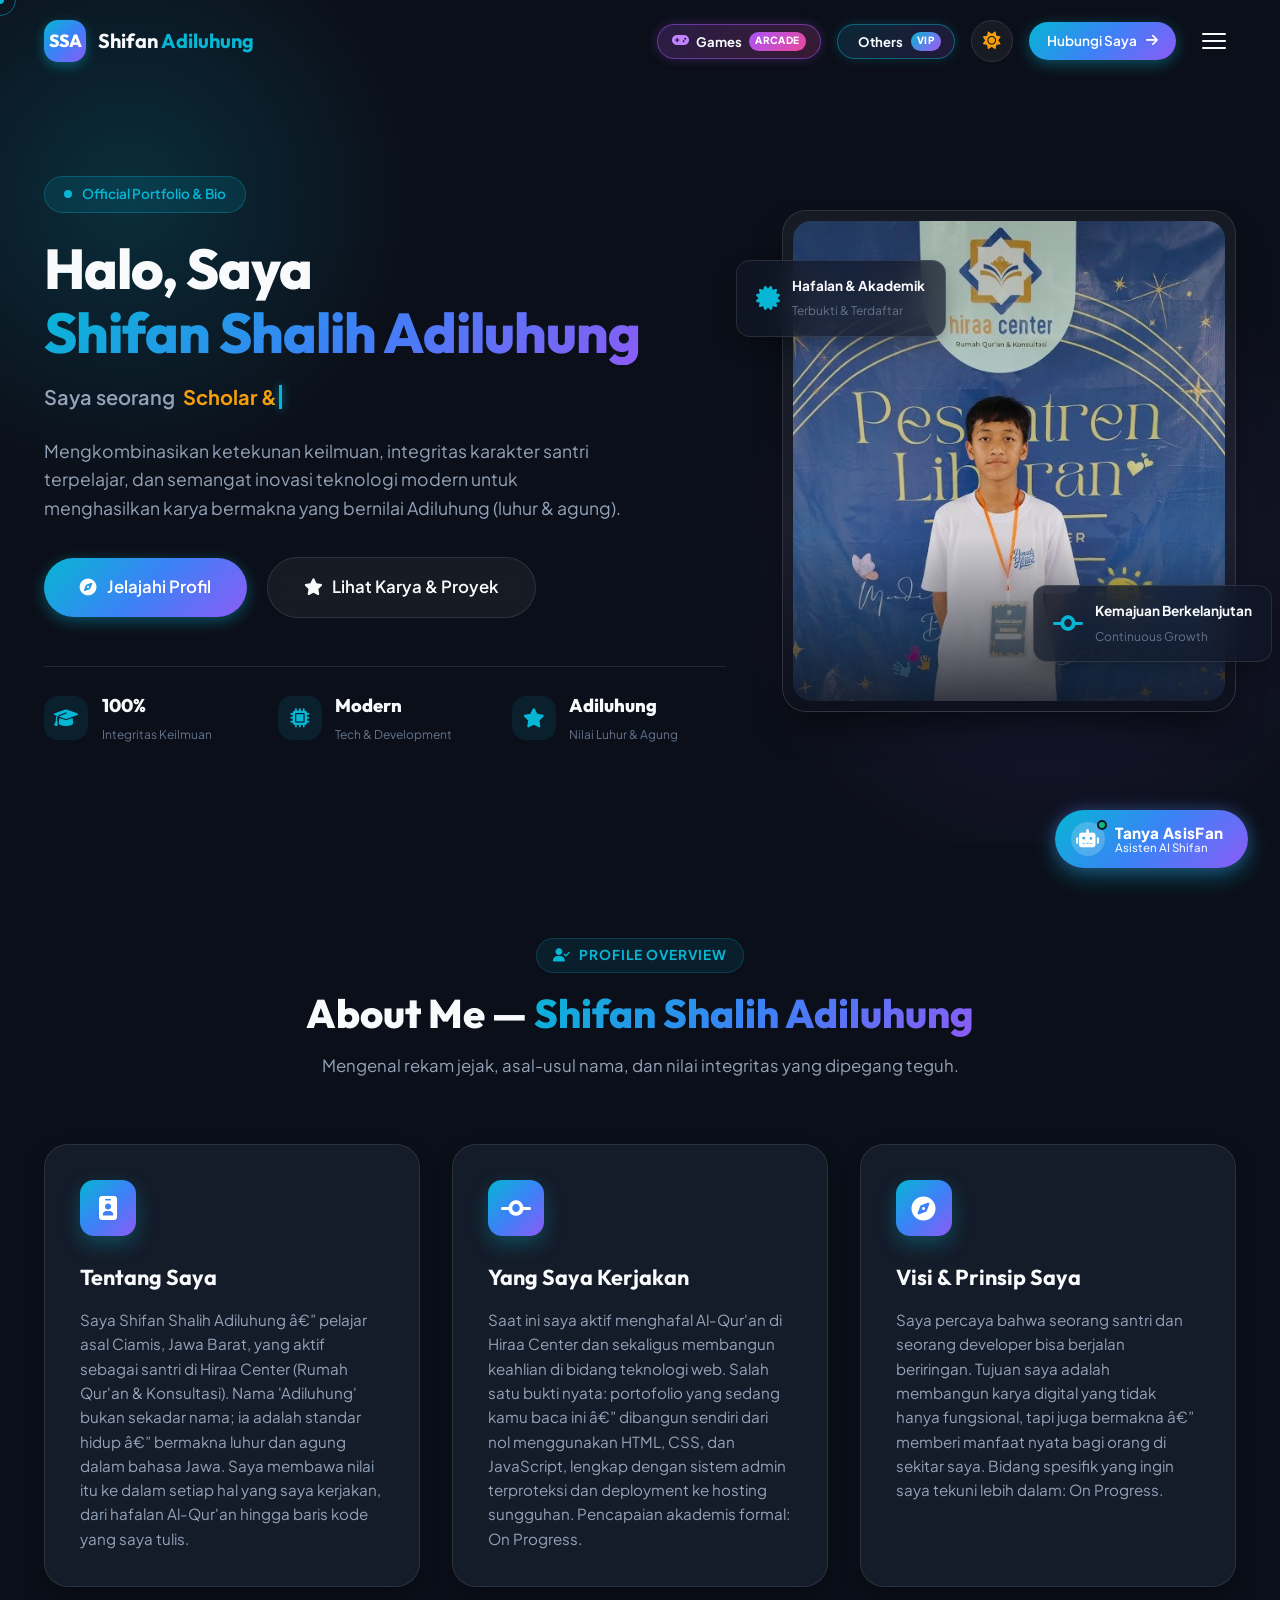
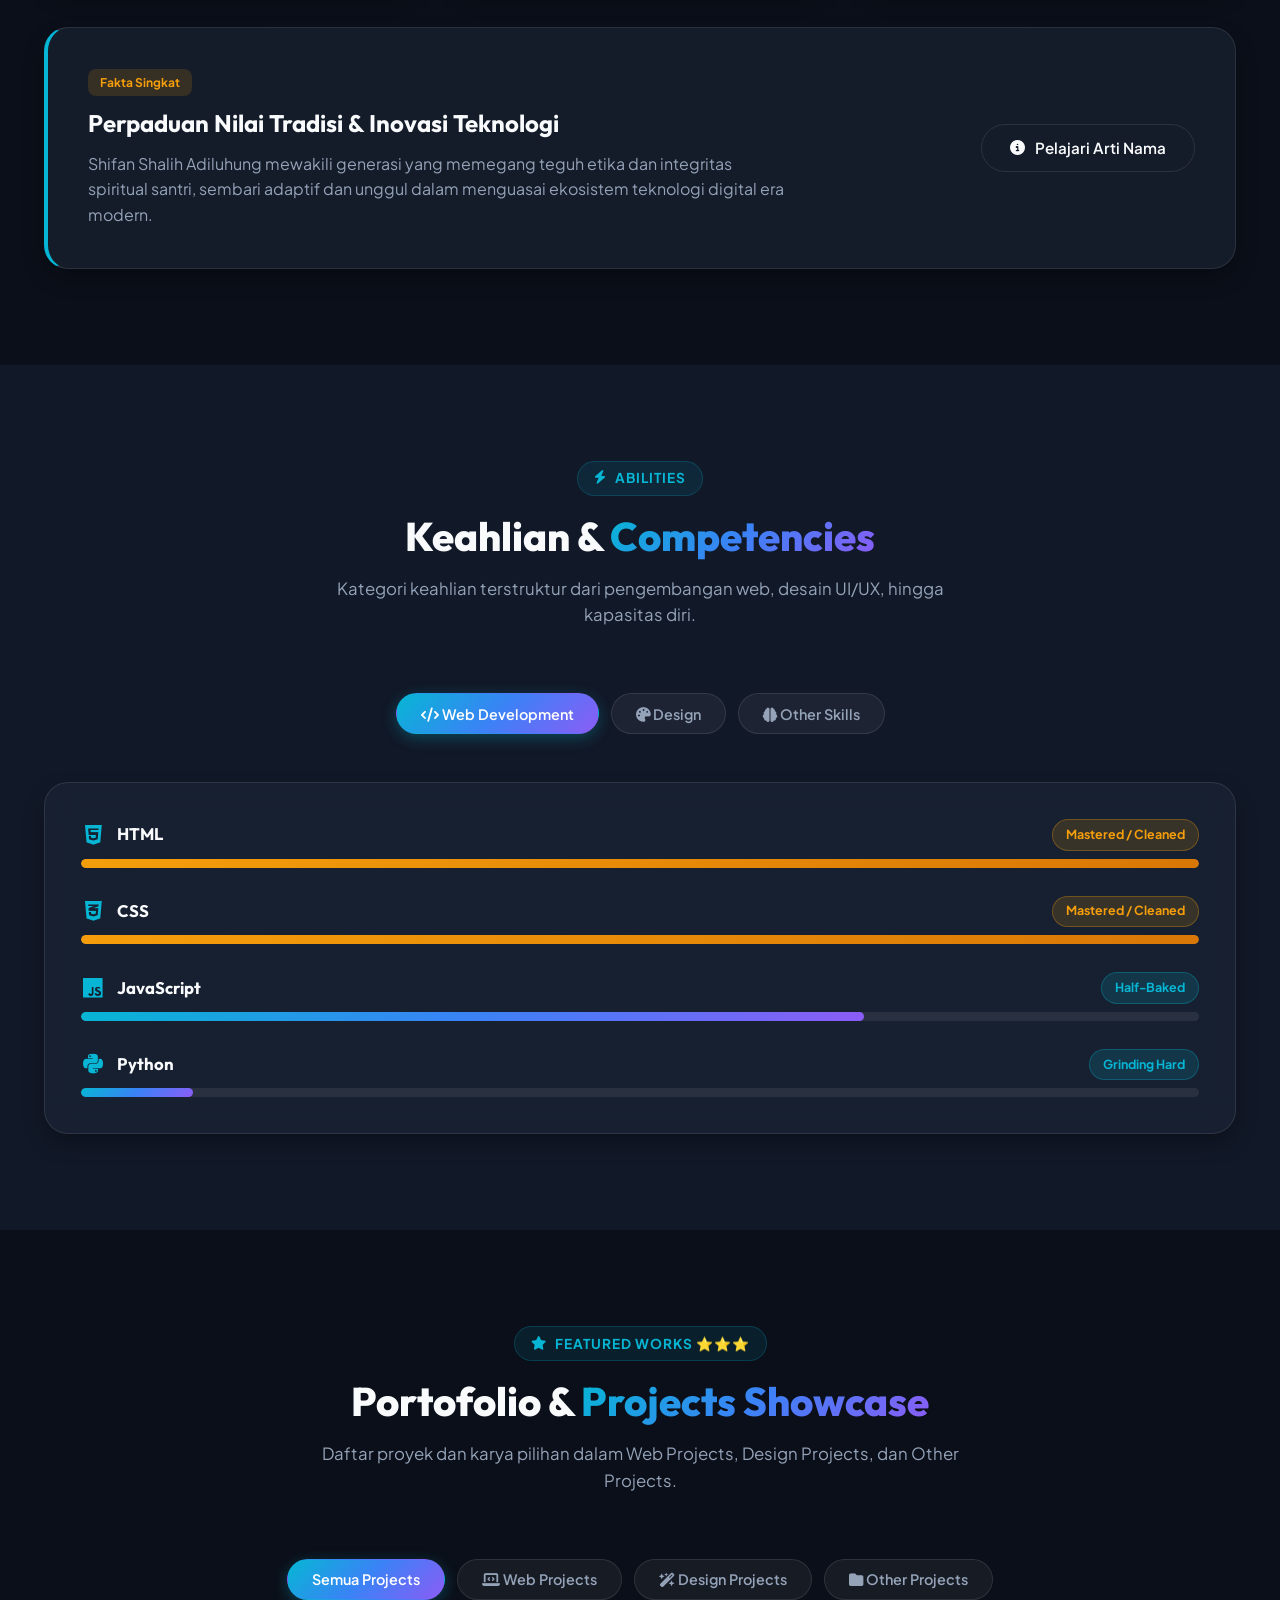
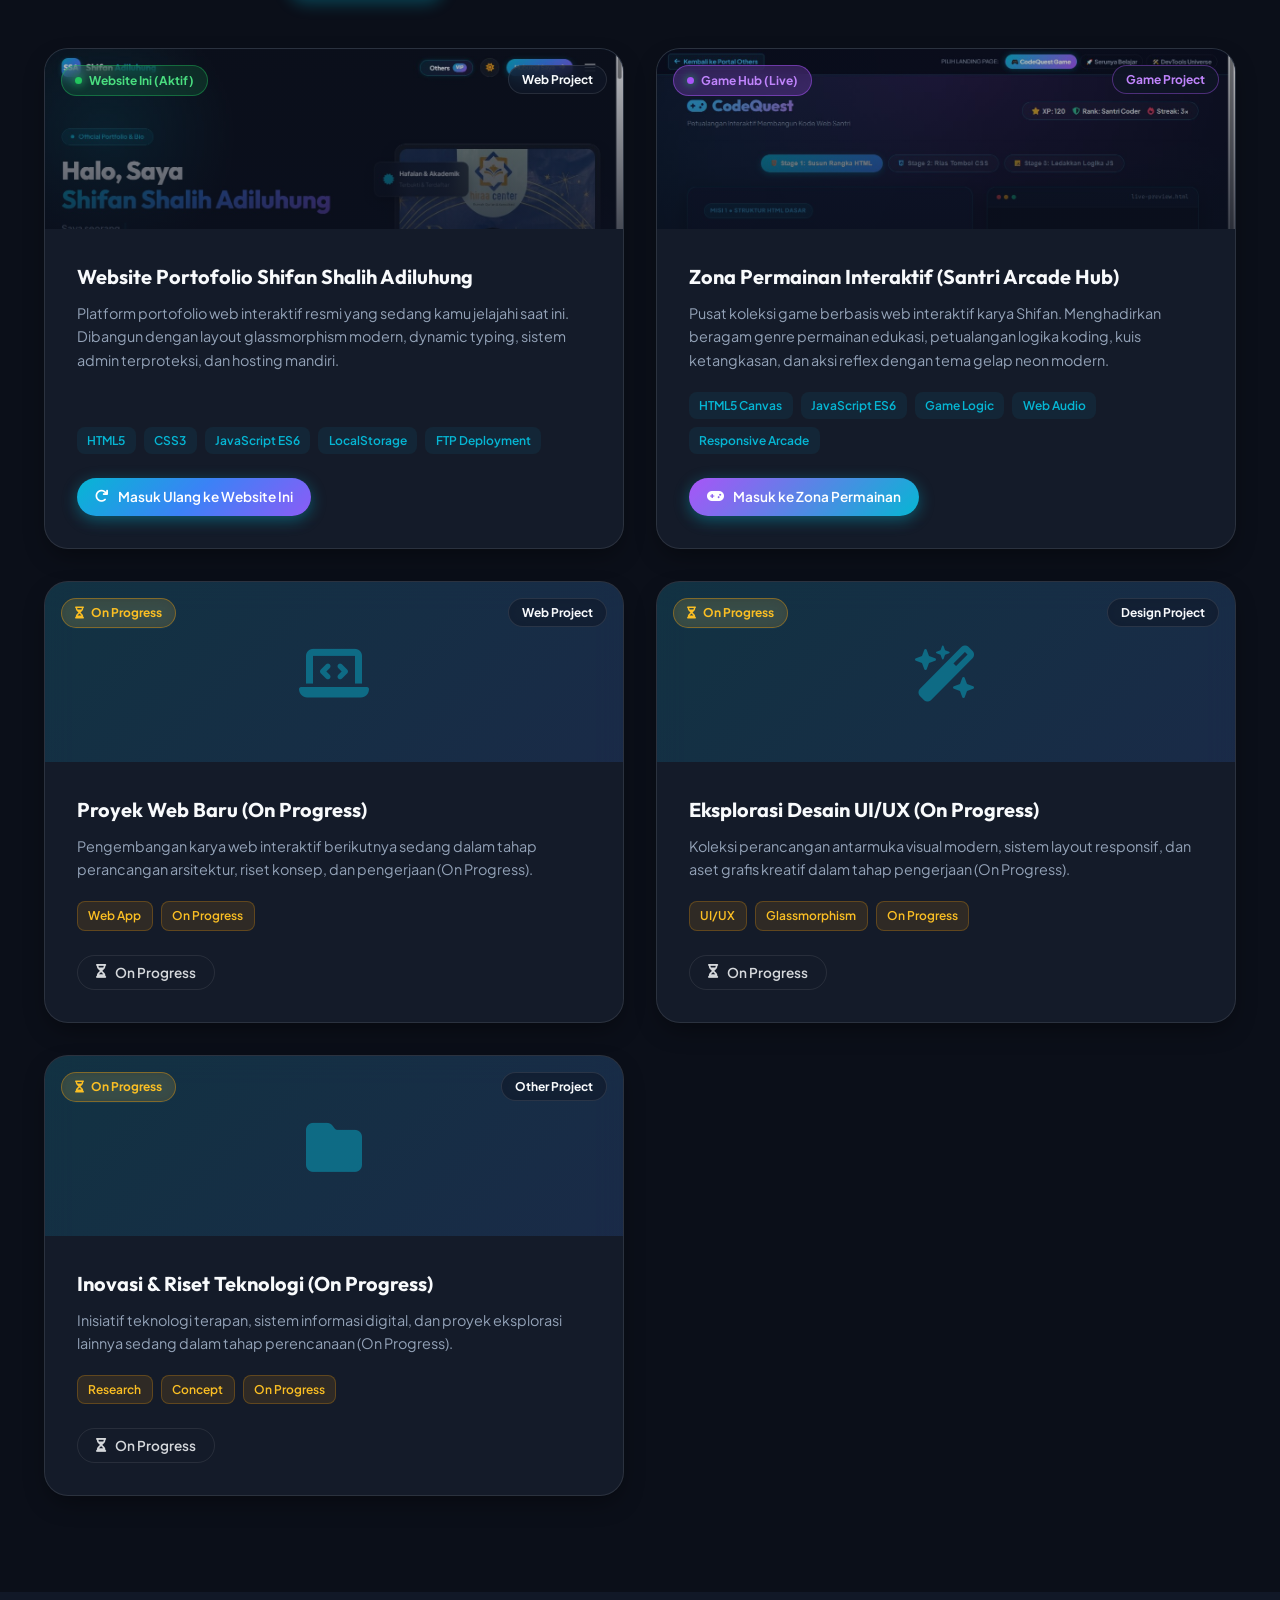
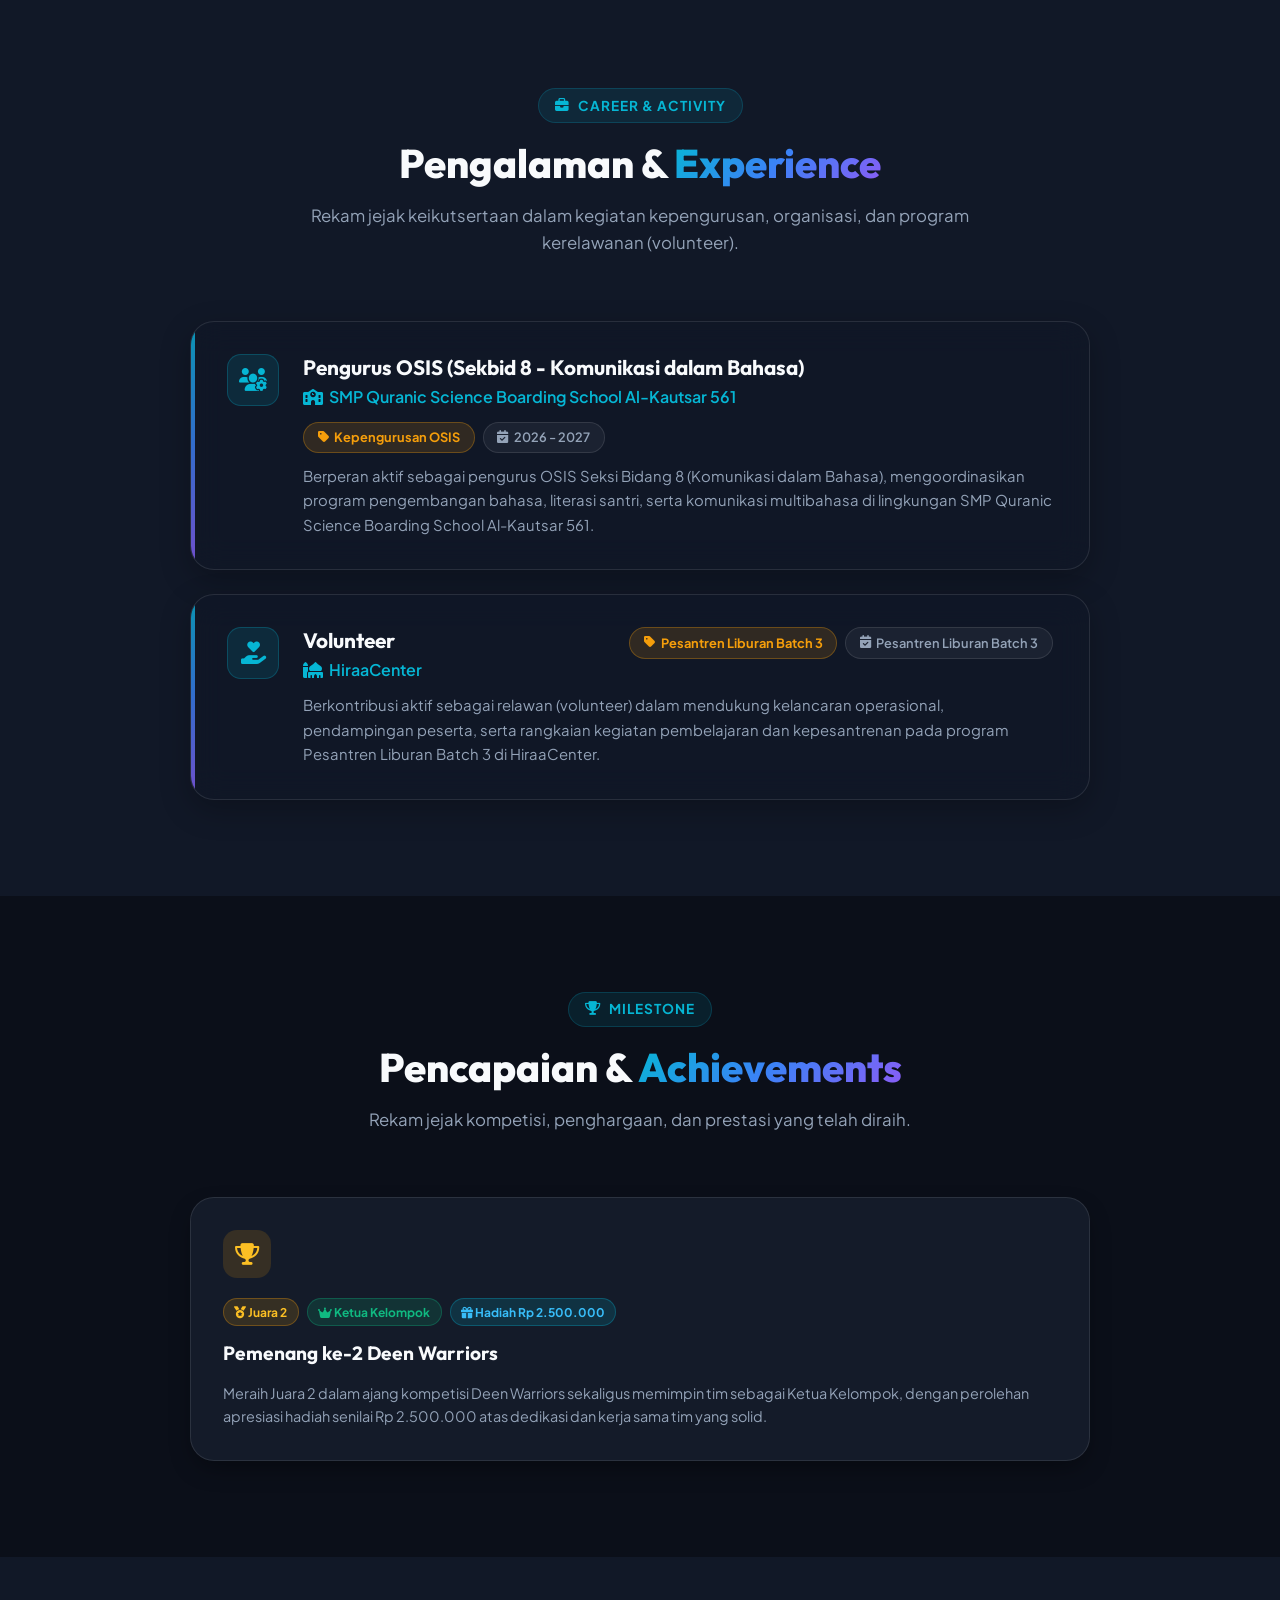
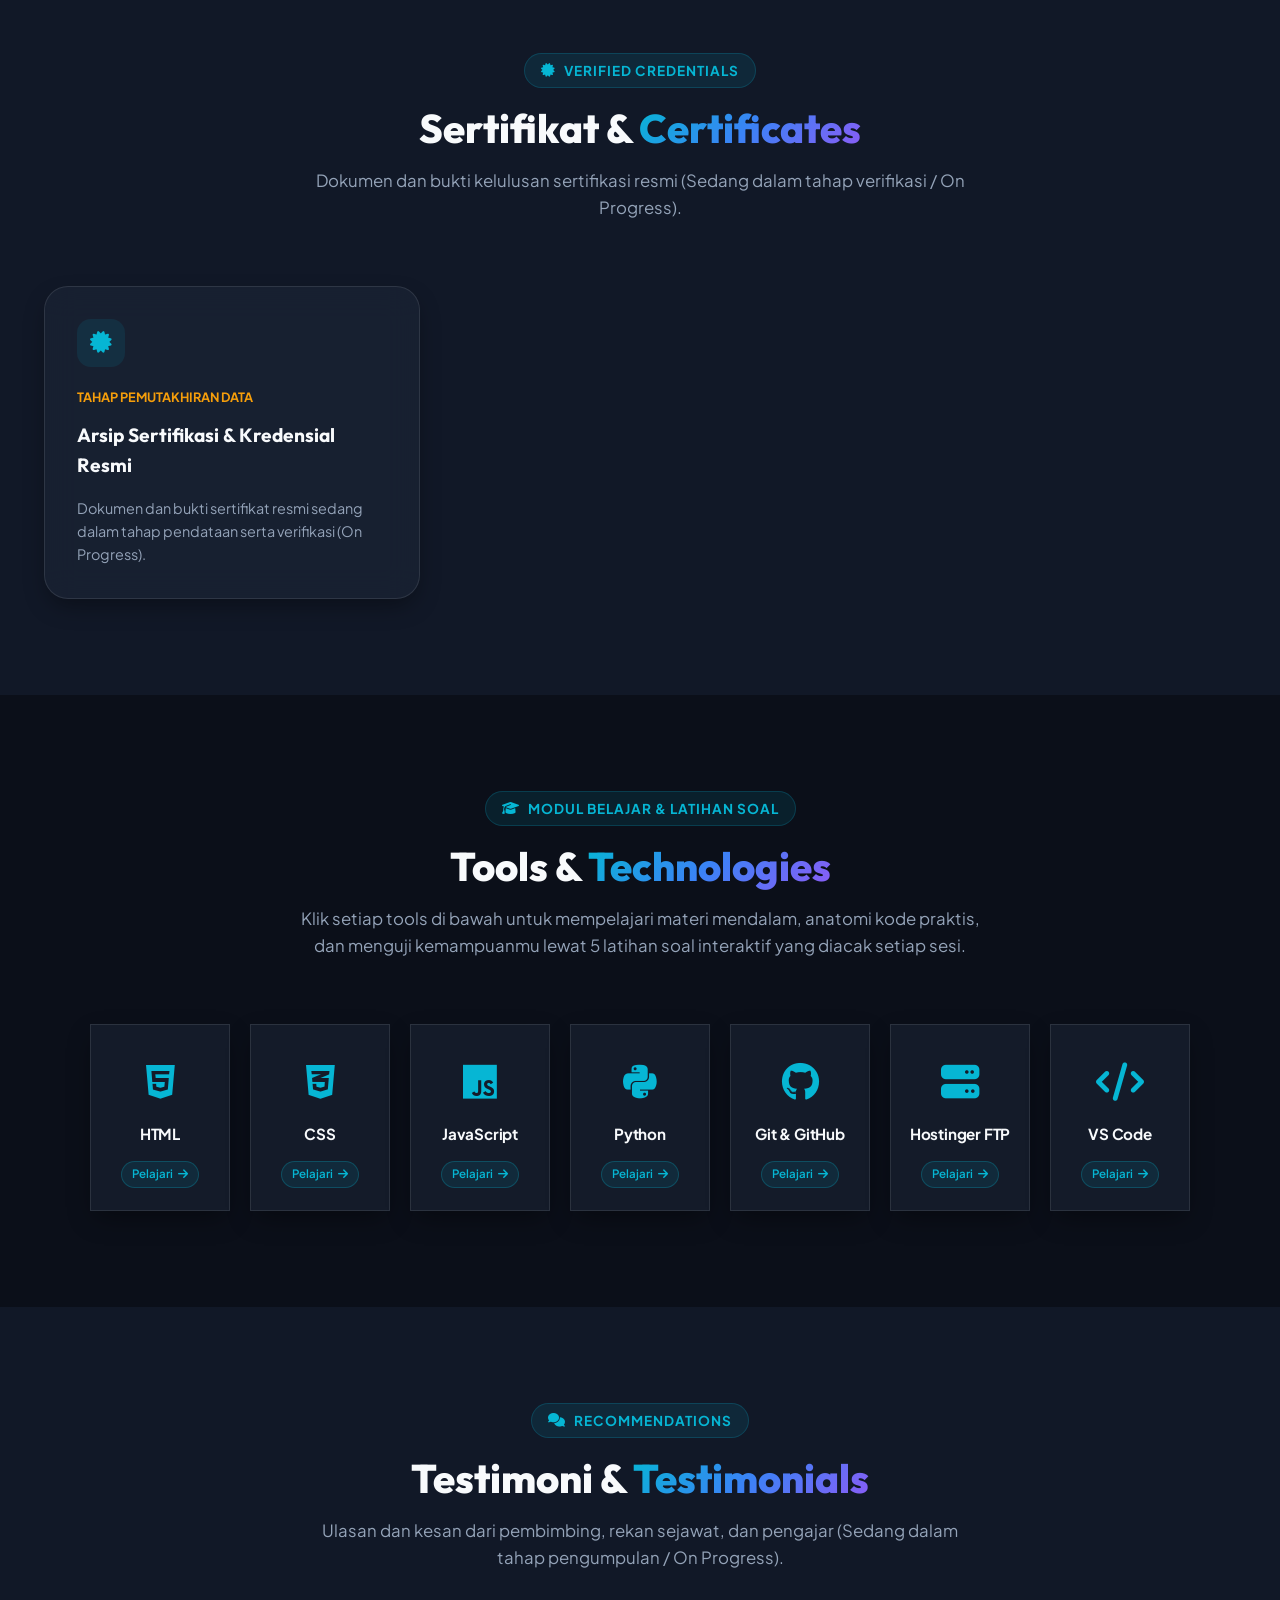
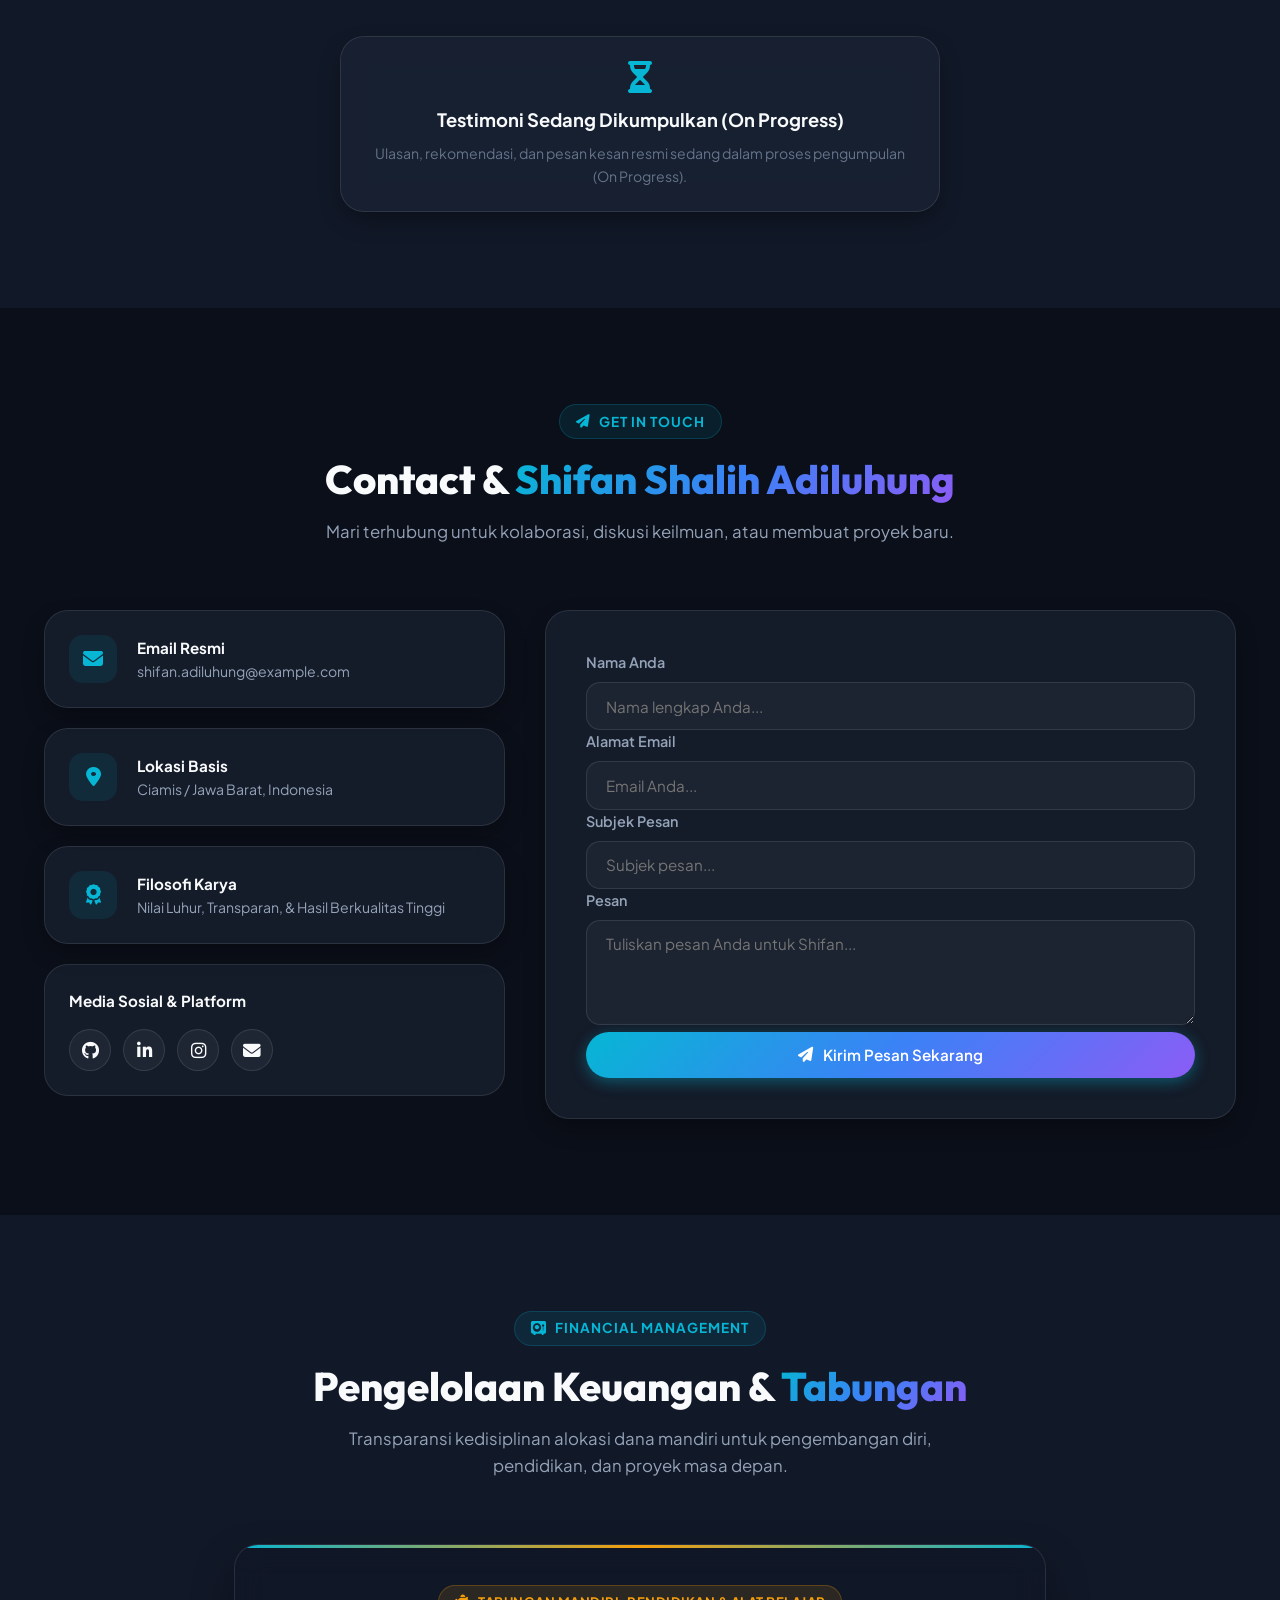
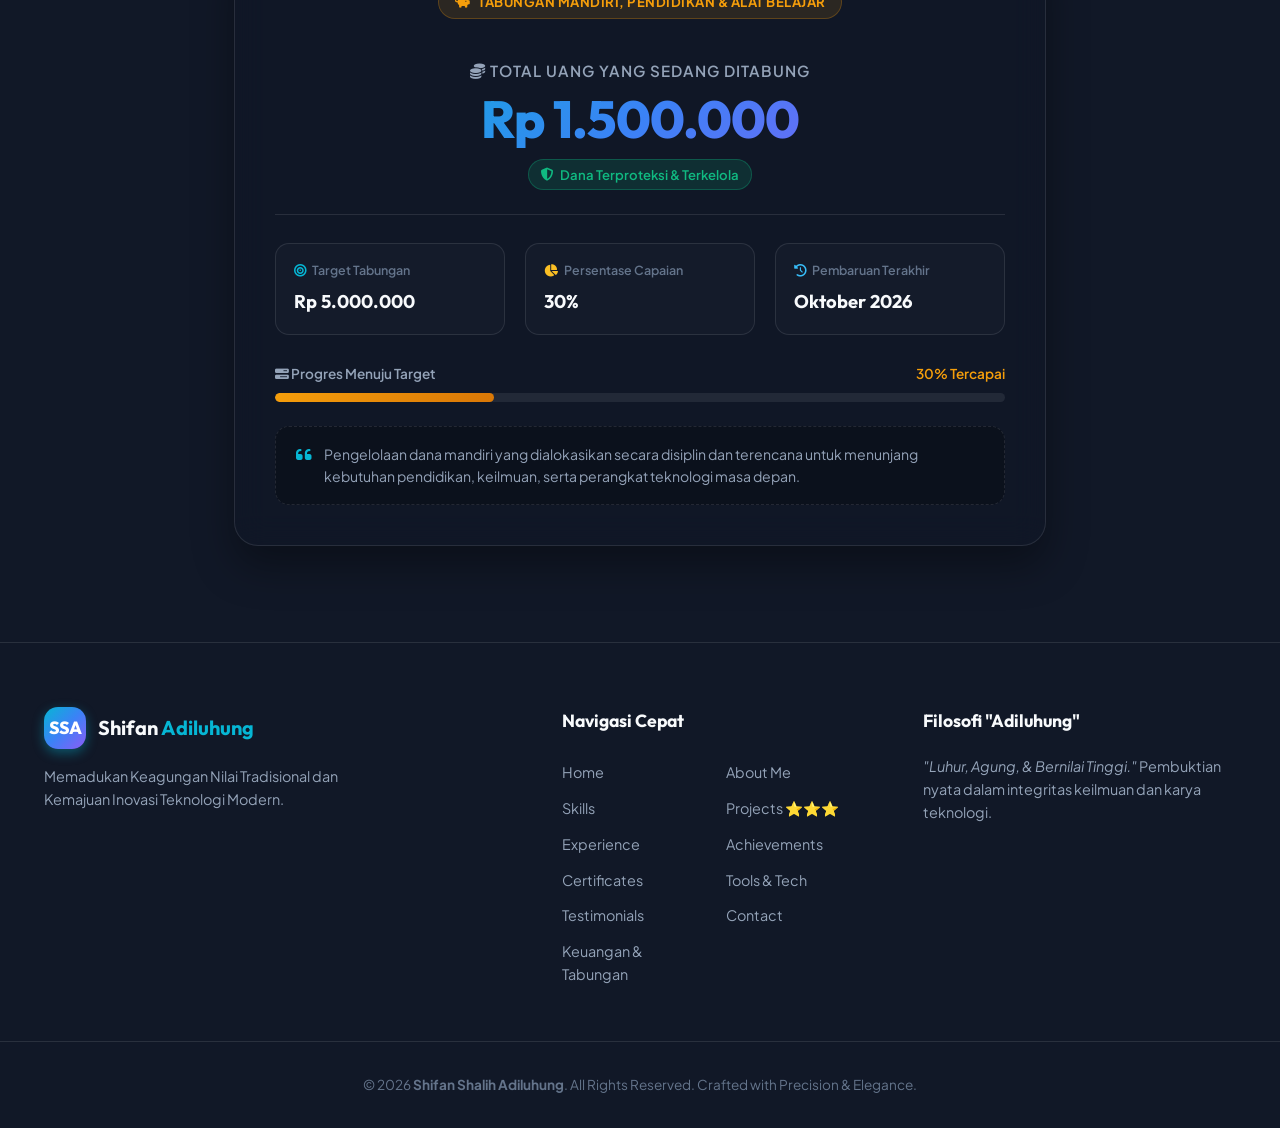
==== commit dedb527d: "fix(cache): bump asset query versions to force fresh reload, add games nav links, and ensure localSt" ====
--- a/index.html
+++ b/index.html
@@ -27,7 +27,7 @@
     <link rel="stylesheet" href="https://cdnjs.cloudflare.com/ajax/libs/font-awesome/6.4.0/css/all.min.css">
     
     <!-- Stylesheets -->
-    <link rel="stylesheet" href="styles.css?v=19.0">
+    <link rel="stylesheet" href="styles.css?v=22.0">
 </head>
 <body class="dark-theme">
     <script src="theme-init.js?v=1.0"></script>
@@ -49,6 +49,7 @@
                 <a href="#about" class="nav-link"><i class="fa-solid fa-user"></i> About Me</a>
                 <a href="#skills" class="nav-link"><i class="fa-solid fa-bolt"></i> Skills</a>
                 <a href="#projects" class="nav-link"><i class="fa-solid fa-star"></i> Projects</a>
+                <a href="games.html" class="nav-link nav-link-games" style="color: #c084fc;"><i class="fa-solid fa-gamepad"></i> Permainan <span class="nav-badge-pill" style="background:#a855f7;">Game</span></a>
                 <a href="#experience" class="nav-link"><i class="fa-solid fa-briefcase"></i> Experience</a>
                 <a href="#achievements" class="nav-link"><i class="fa-solid fa-trophy"></i> Achievements</a>
                 <a href="#certificates" class="nav-link"><i class="fa-solid fa-certificate"></i> Certificates</a>
@@ -60,6 +61,11 @@
             </nav>
 
             <div class="header-actions">
+                <a href="games.html" class="nav-games-pill" id="headerGamesBtn" title="Zona Permainan Interaktif (Arcade Hub)">
+                    <i class="fa-solid fa-gamepad"></i>
+                    <span>Games</span>
+                    <span class="pill-badge">ARCADE</span>
+                </a>
                 <a href="others.html" class="nav-others-pill" id="headerOthersBtn" title="Materi Khusus & Showcase (Others)">
                     <i class="fa-solid fa-sparkles"></i>
                     <span>Others</span>
@@ -929,6 +935,6 @@
 
     <!-- Scripts -->
     <script src="asisfan-client.js?v=1.2"></script>
-    <script src="script.js?v=25.0"></script>
+    <script src="script.js?v=30.0"></script>
 </body>
 </html>
--- a/styles.css
+++ b/styles.css
@@ -392,6 +392,46 @@
     transition: all var(--transition-fast);
     box-shadow: 0 0 12px rgba(6, 182, 212, 0.2);
     white-space: nowrap;
+}
+
+.nav-games-pill {
+    display: inline-flex;
+    align-items: center;
+    gap: 0.45rem;
+    padding: 0.38rem 0.85rem;
+    border-radius: var(--radius-full);
+    background: linear-gradient(135deg, rgba(168, 85, 247, 0.2) 0%, rgba(236, 72, 153, 0.2) 100%);
+    border: 1px solid rgba(168, 85, 247, 0.5);
+    color: #f8fafc;
+    font-size: 0.82rem;
+    font-weight: 700;
+    text-decoration: none;
+    transition: all var(--transition-fast);
+    box-shadow: 0 0 12px rgba(168, 85, 247, 0.25);
+    white-space: nowrap;
+}
+
+.nav-games-pill i {
+    color: #c084fc;
+    font-size: 0.85rem;
+}
+
+.nav-games-pill:hover {
+    background: linear-gradient(135deg, rgba(168, 85, 247, 0.35) 0%, rgba(236, 72, 153, 0.35) 100%);
+    border-color: #c084fc;
+    color: #ffffff;
+    transform: translateY(-2px);
+    box-shadow: 0 4px 18px rgba(168, 85, 247, 0.4);
+}
+
+.nav-games-pill .pill-badge {
+    background: linear-gradient(135deg, #a855f7 0%, #ec4899 100%);
+    color: #ffffff;
+    font-size: 0.62rem;
+    font-weight: 800;
+    padding: 0.1rem 0.4rem;
+    border-radius: var(--radius-full);
+    letter-spacing: 0.04em;
 }
 
 .nav-others-pill i {
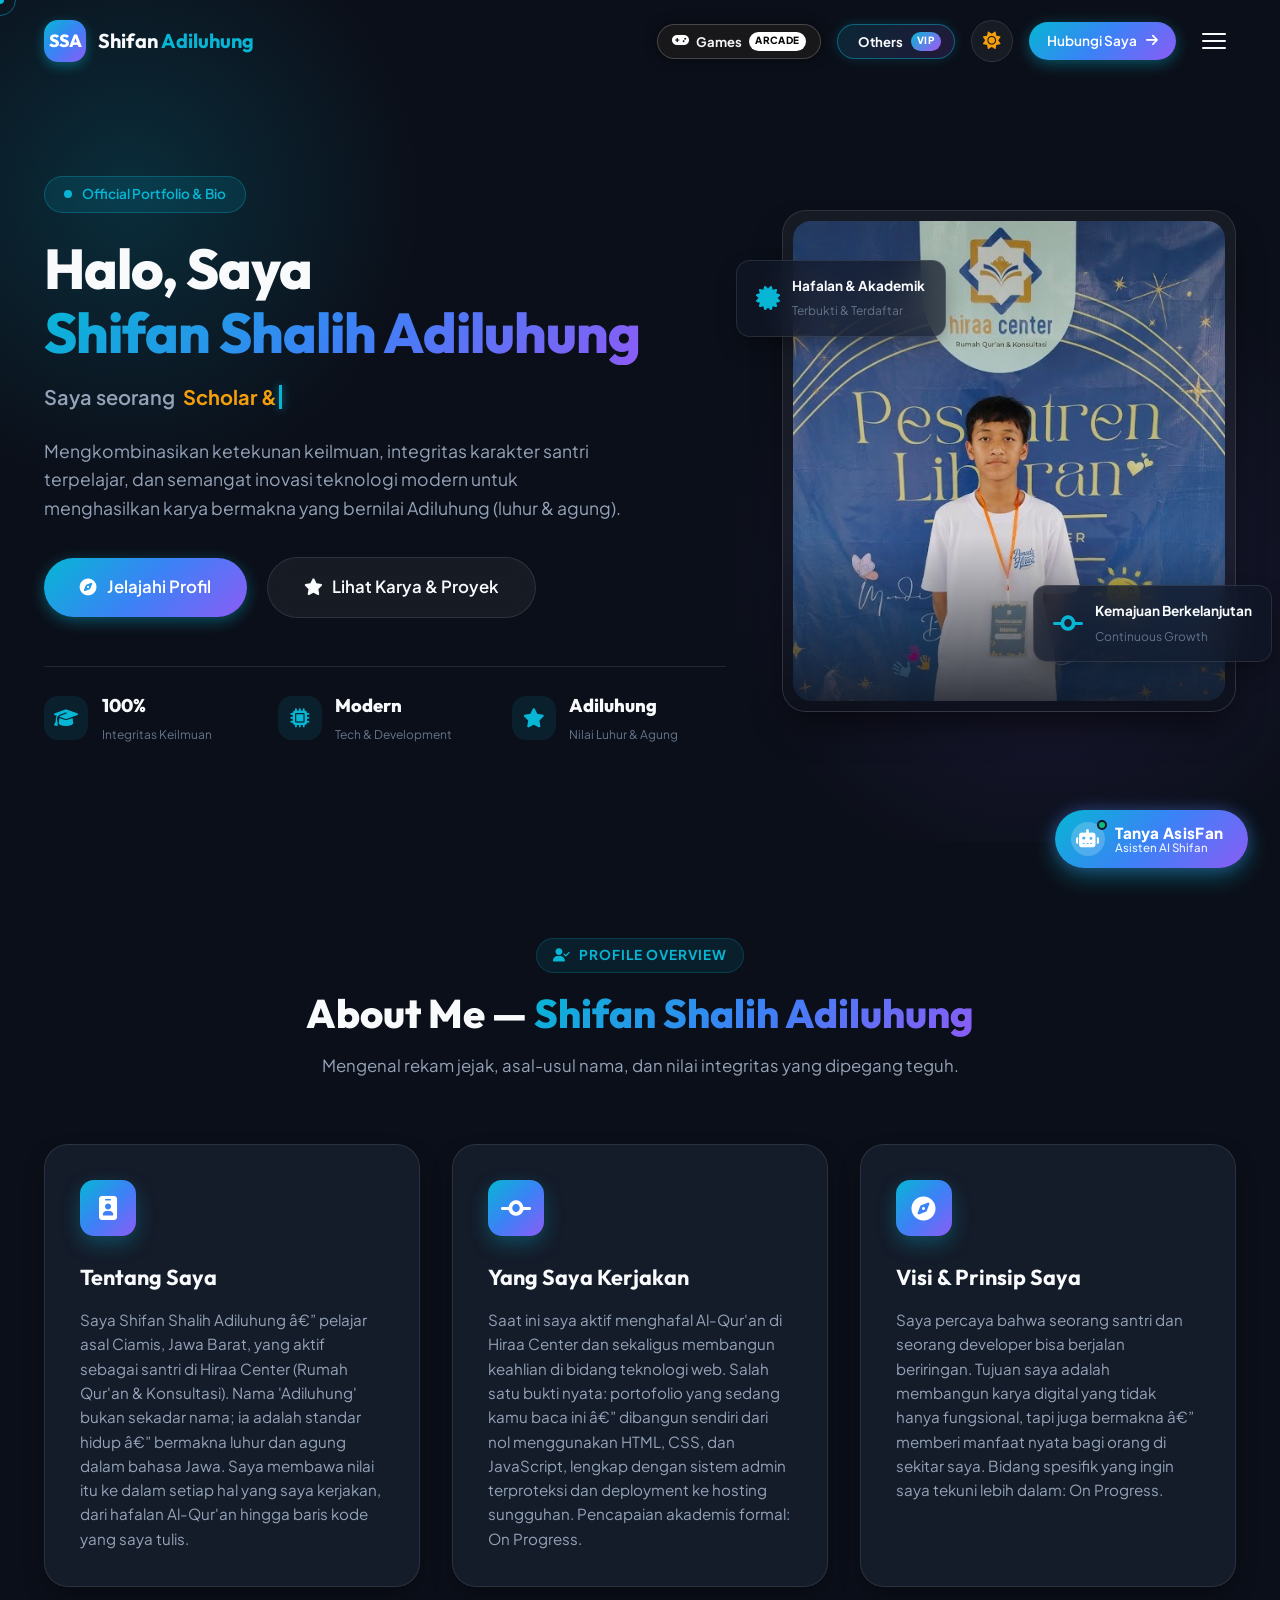
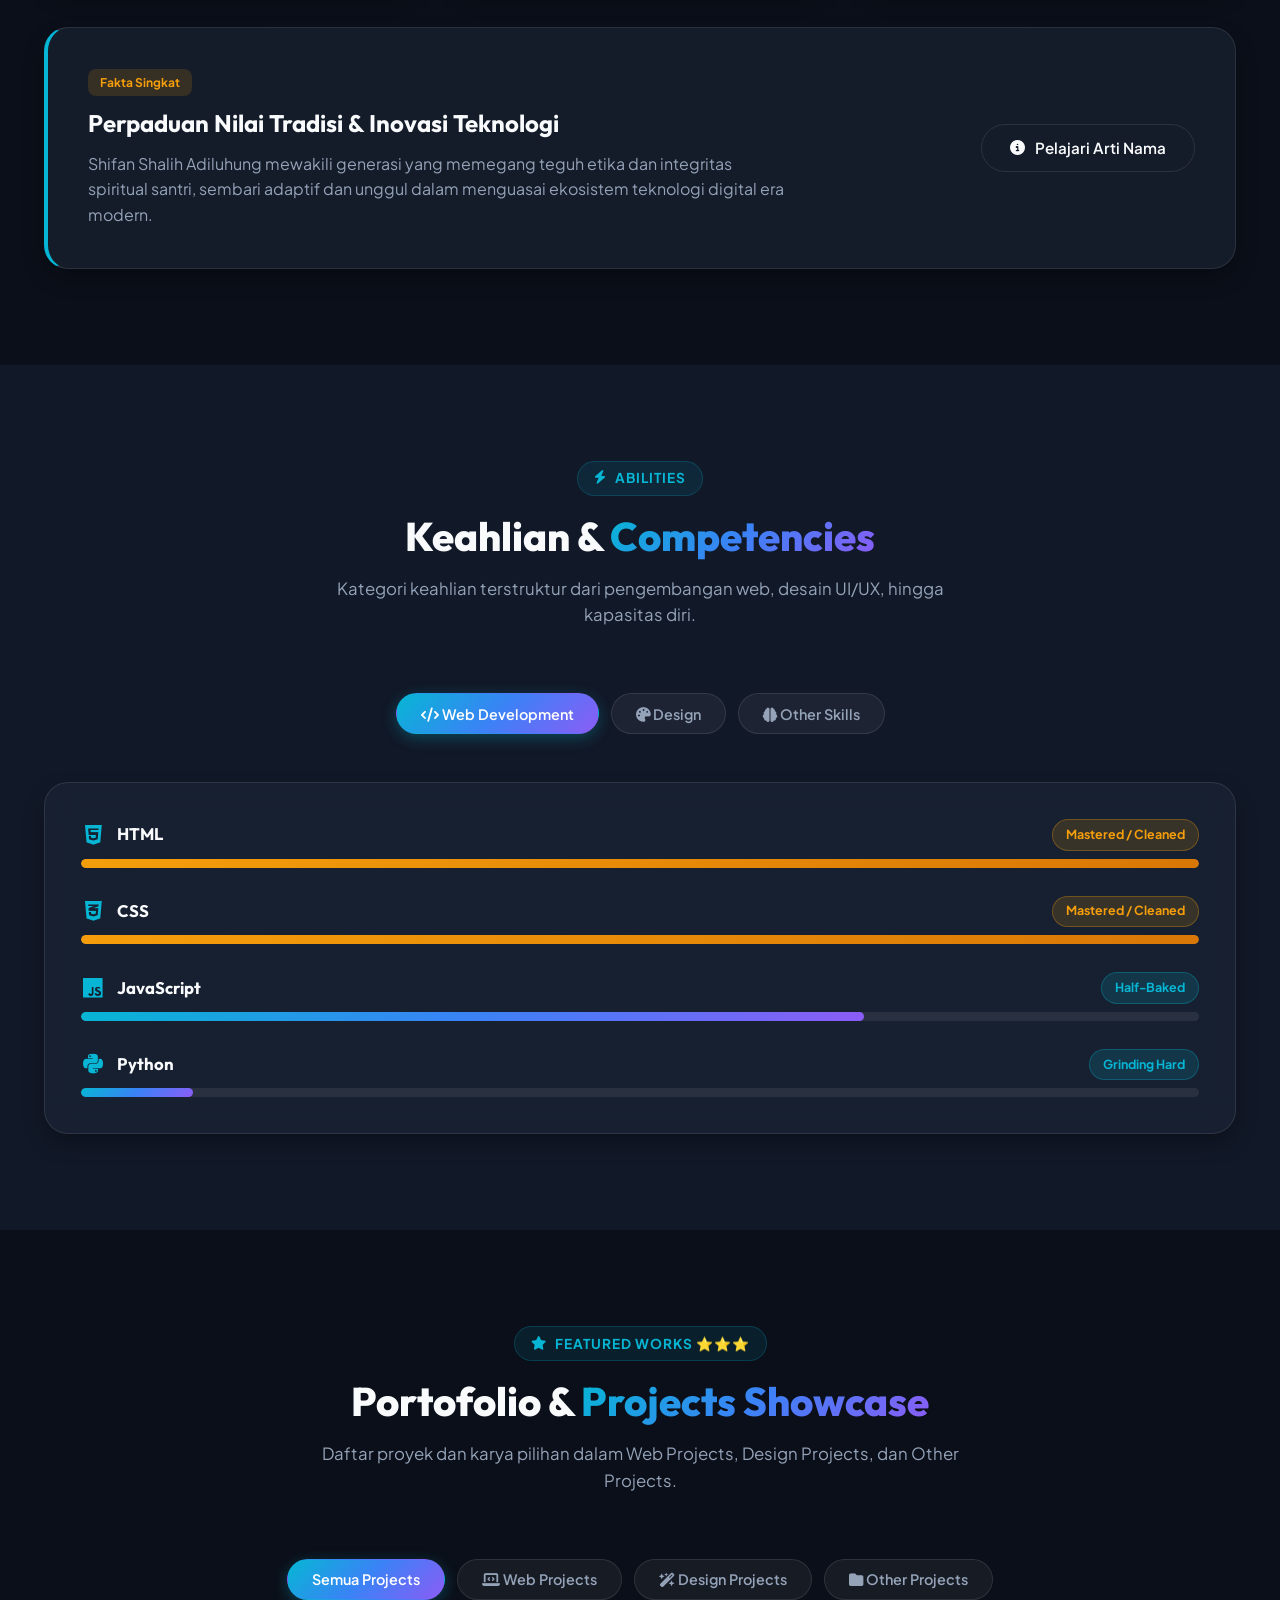
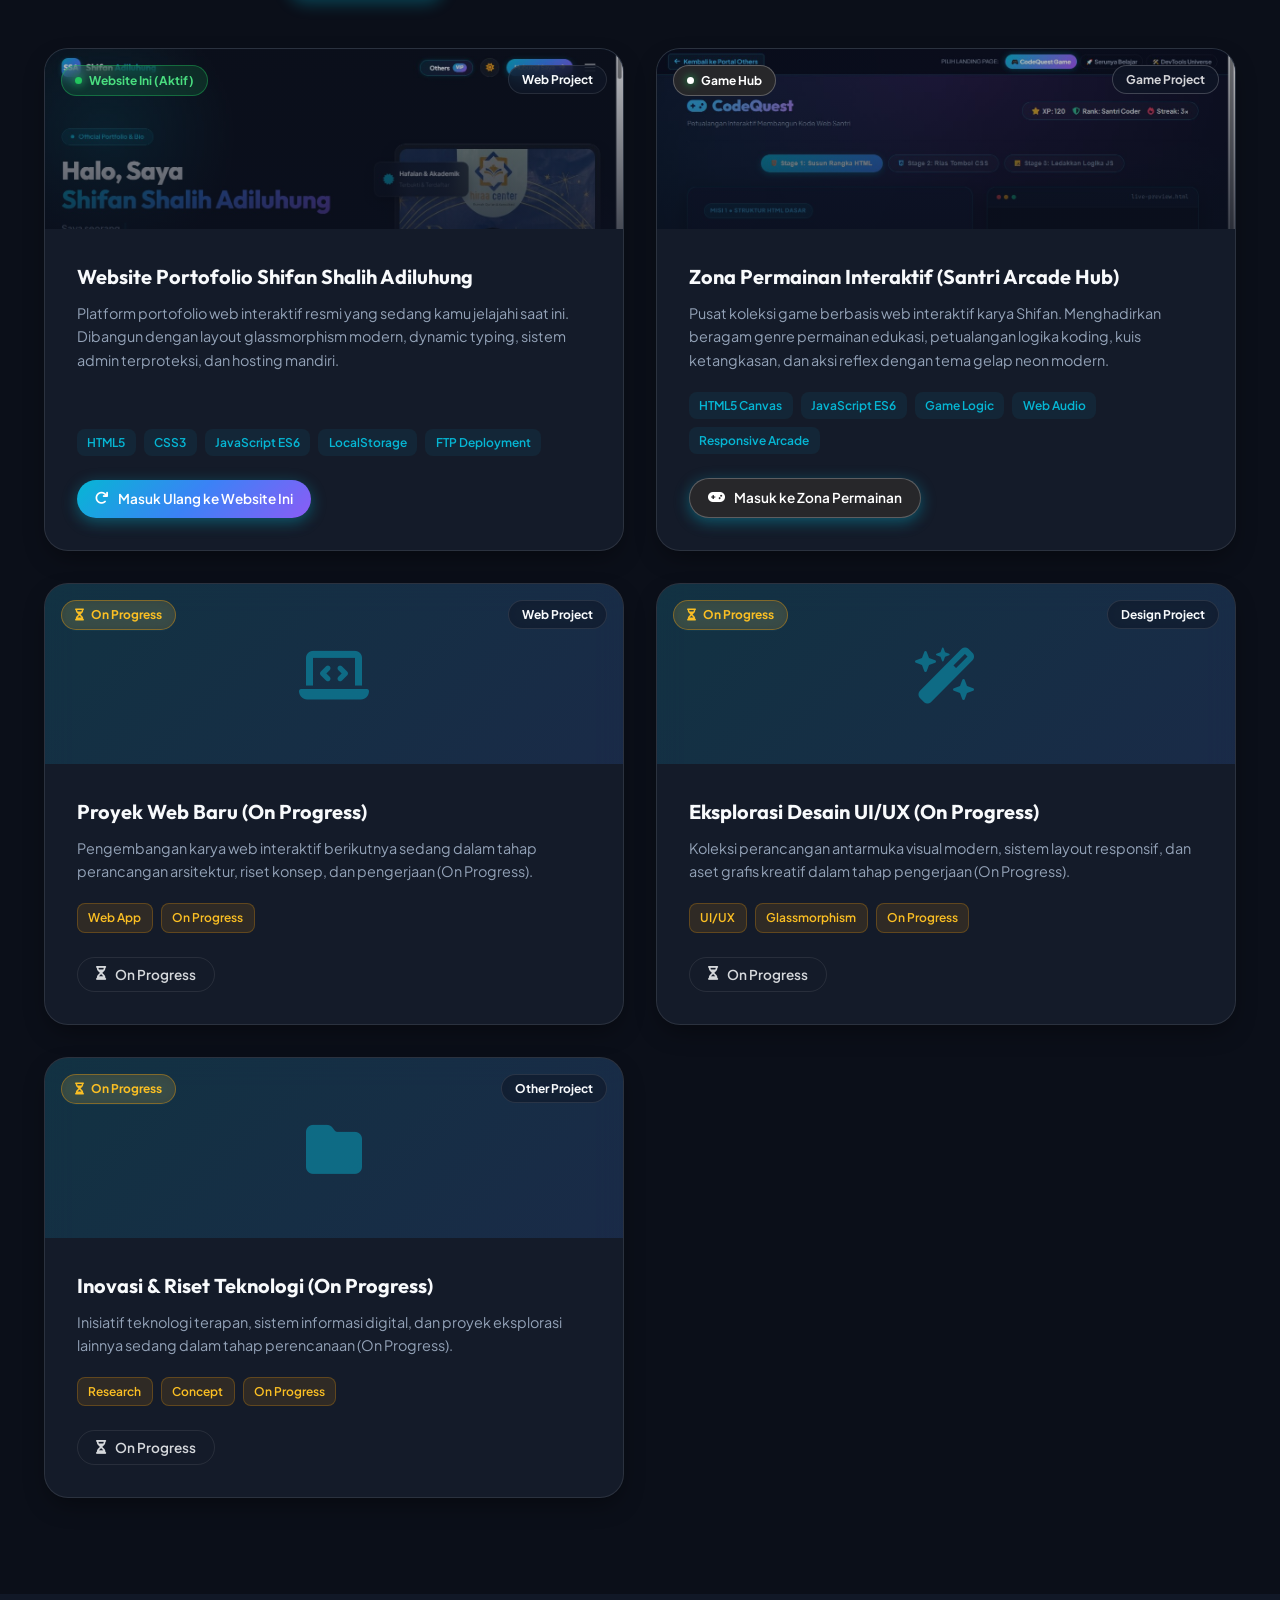
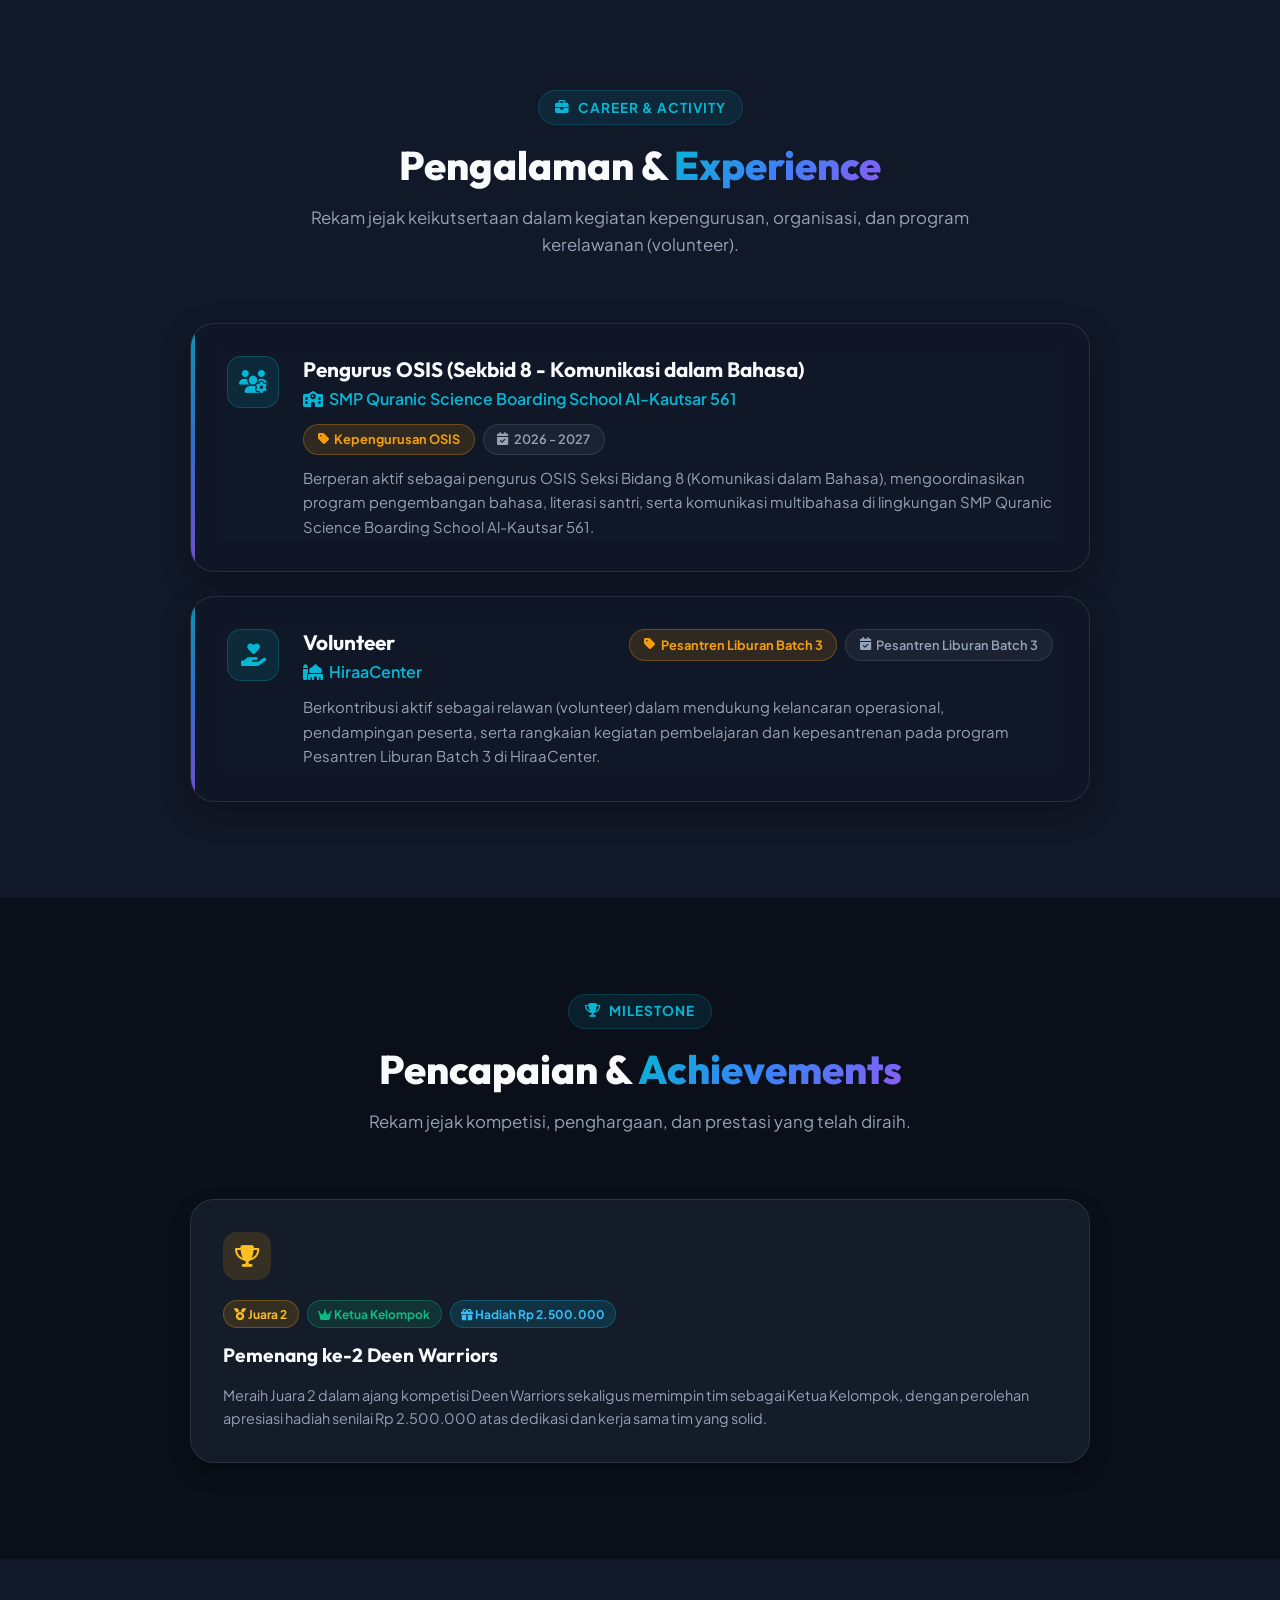
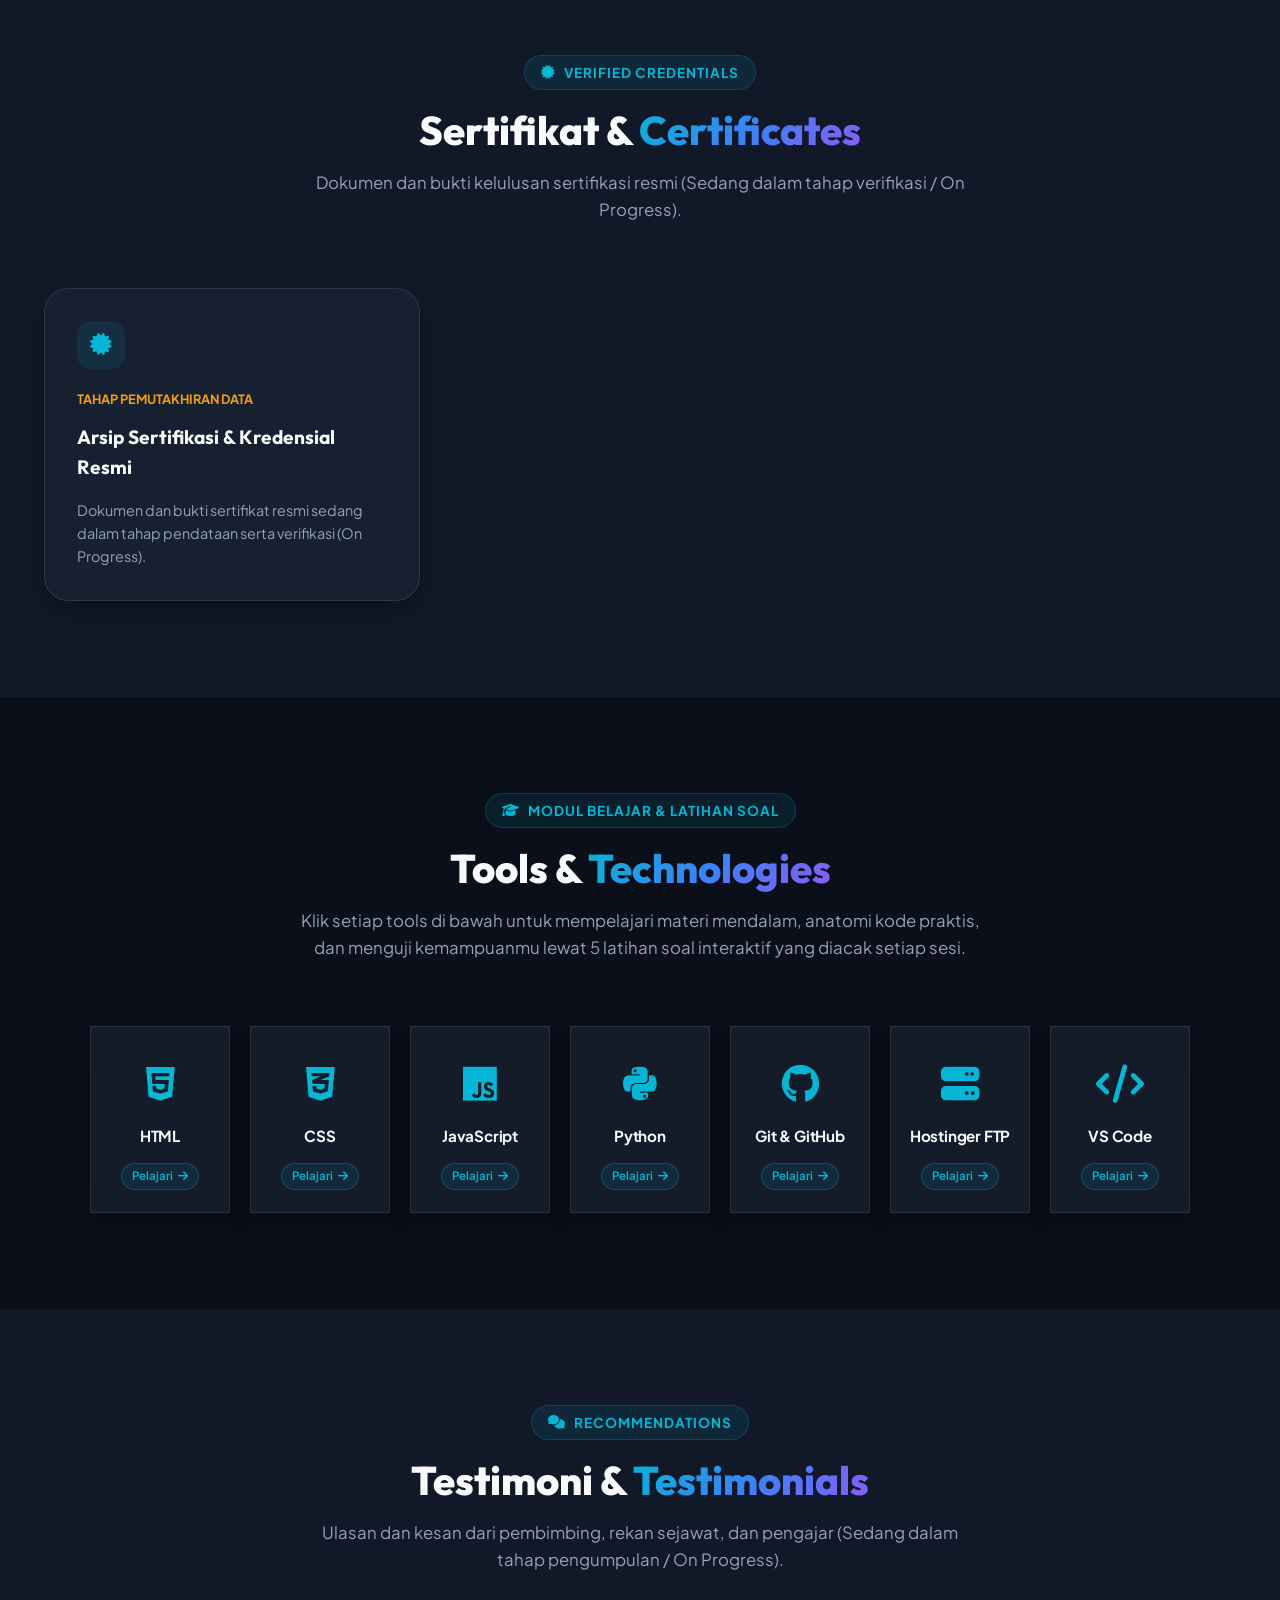
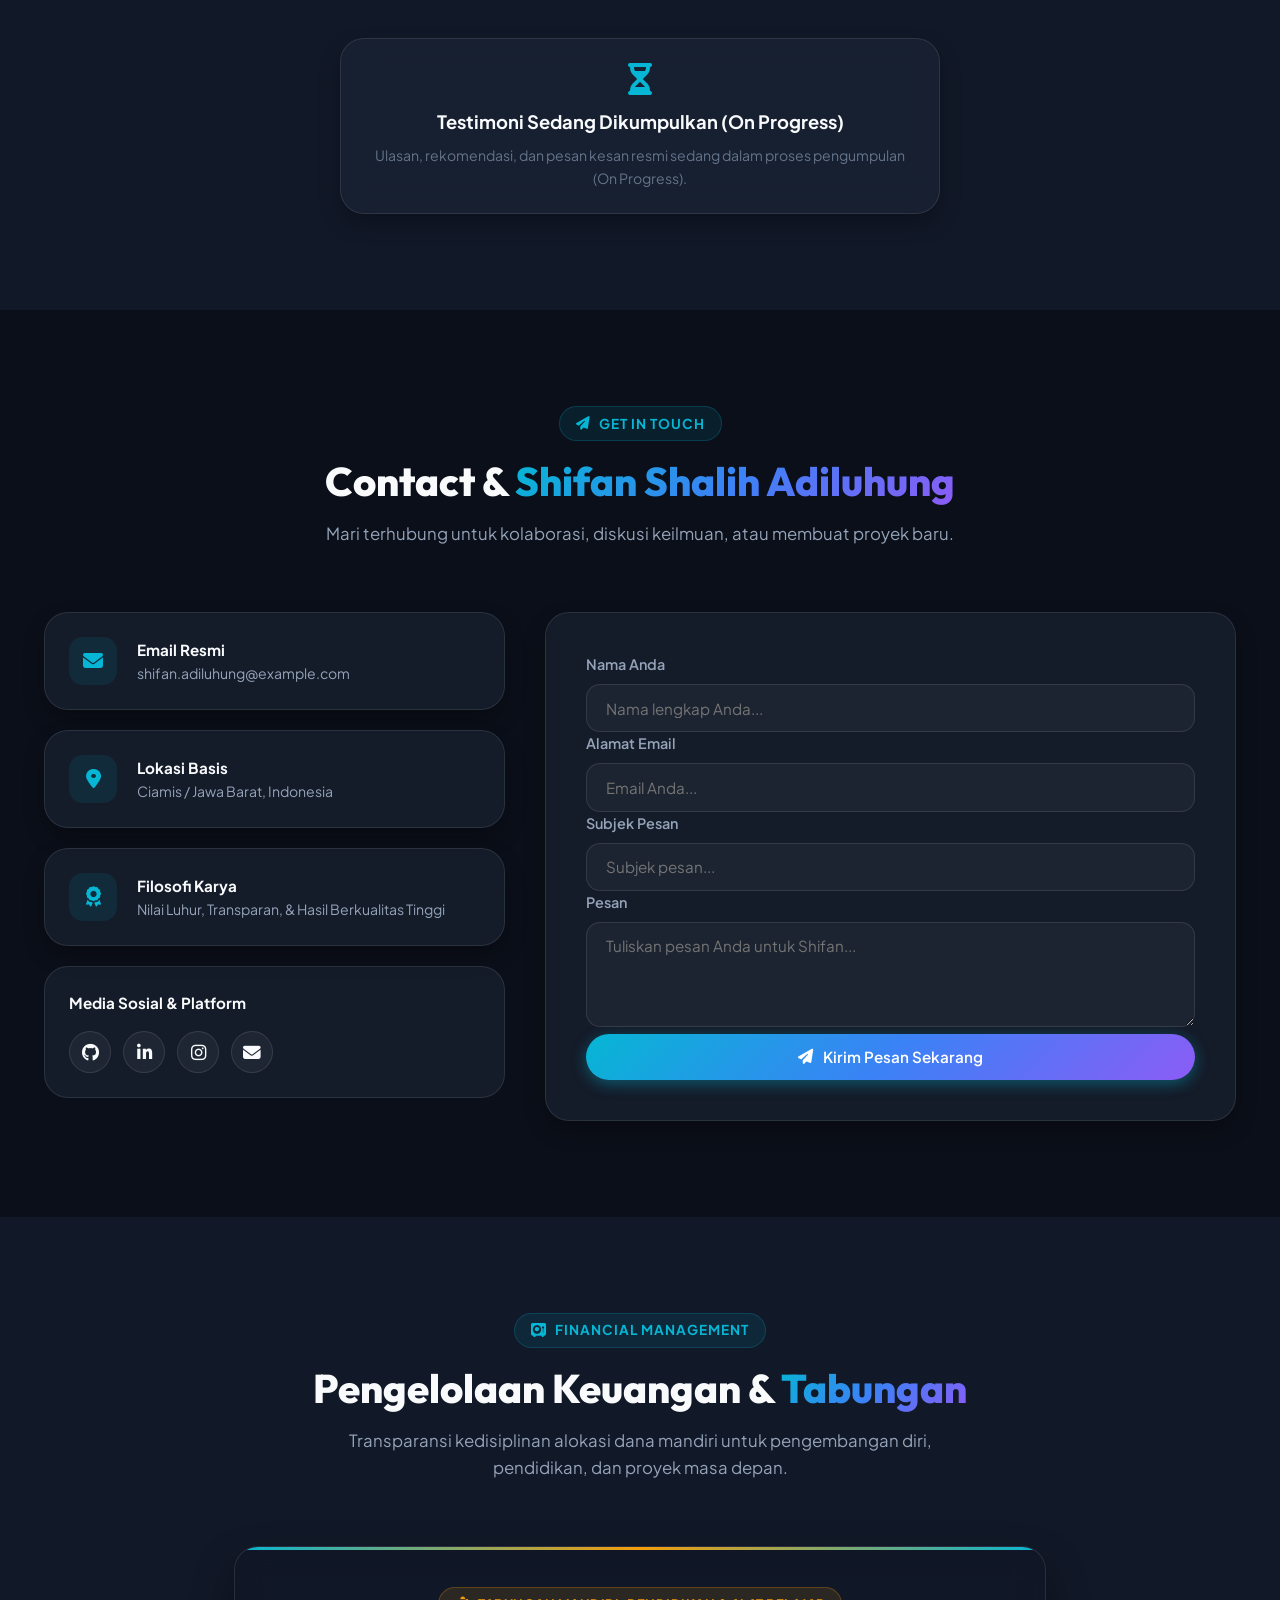
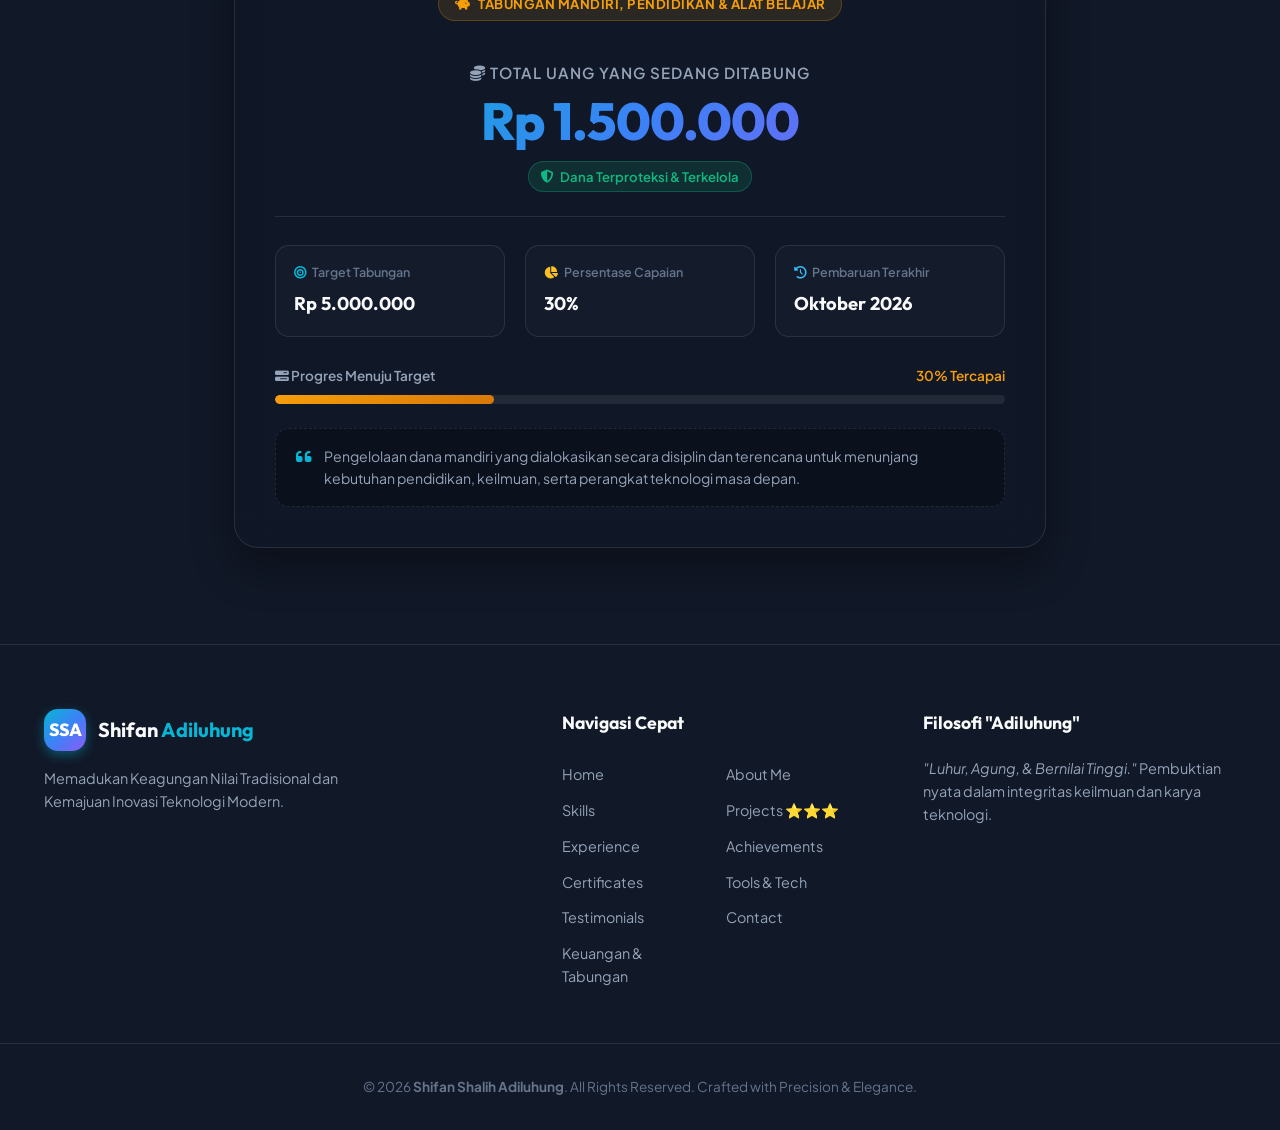
==== commit 4f206d12: "feat(games): ubah tema total ke hitam dan abu-abu murni tanpa ungu/warna lain, hapus seluruh demo ga" ====
--- a/index.html
+++ b/index.html
@@ -27,7 +27,7 @@
     <link rel="stylesheet" href="https://cdnjs.cloudflare.com/ajax/libs/font-awesome/6.4.0/css/all.min.css">
     
     <!-- Stylesheets -->
-    <link rel="stylesheet" href="styles.css?v=22.0">
+    <link rel="stylesheet" href="styles.css?v=23.0">
 </head>
 <body class="dark-theme">
     <script src="theme-init.js?v=1.0"></script>
@@ -49,7 +49,7 @@
                 <a href="#about" class="nav-link"><i class="fa-solid fa-user"></i> About Me</a>
                 <a href="#skills" class="nav-link"><i class="fa-solid fa-bolt"></i> Skills</a>
                 <a href="#projects" class="nav-link"><i class="fa-solid fa-star"></i> Projects</a>
-                <a href="games.html" class="nav-link nav-link-games" style="color: #c084fc;"><i class="fa-solid fa-gamepad"></i> Permainan <span class="nav-badge-pill" style="background:#a855f7;">Game</span></a>
+                <a href="games.html" class="nav-link nav-link-games"><i class="fa-solid fa-gamepad"></i> Permainan <span class="nav-badge-pill" style="background:#27272a; color:#ffffff; border:1px solid rgba(255,255,255,0.2);">Game</span></a>
                 <a href="#experience" class="nav-link"><i class="fa-solid fa-briefcase"></i> Experience</a>
                 <a href="#achievements" class="nav-link"><i class="fa-solid fa-trophy"></i> Achievements</a>
                 <a href="#certificates" class="nav-link"><i class="fa-solid fa-certificate"></i> Certificates</a>
@@ -368,17 +368,17 @@
                         <div class="project-thumb">
                             <img src="assets/images/games_preview.jpg?v=1.0" class="project-thumb-img" alt="Preview Zona Permainan Shifan" loading="lazy">
                             <div class="project-thumb-overlay"></div>
-                            <div class="badge-live-site" style="background: rgba(168, 85, 247, 0.25); border-color: rgba(168, 85, 247, 0.5); color: #c084fc;"><span class="badge-live-dot" style="background: #a855f7;"></span> Game Hub (Live)</div>
-                            <span class="project-category" style="color: #c084fc; border-color: rgba(168, 85, 247, 0.4);">Game Project</span>
+                            <div class="badge-live-site" style="background: #27272a; border-color: rgba(255, 255, 255, 0.25); color: #ffffff;"><span class="badge-live-dot" style="background: #ffffff;"></span> Game Hub</div>
+                            <span class="project-category" style="color: #d4d4d8; border-color: rgba(255, 255, 255, 0.2);">Game Project</span>
                         </div>
                         <div class="project-details">
-                            <h3>Zona Permainan Interaktif (Santri Arcade Hub)</h3>
-                            <p>Pusat koleksi game berbasis web interaktif karya Shifan. Menghadirkan beragam genre permainan edukasi, petualangan logika koding, kuis ketangkasan, dan aksi reflex dengan tema gelap neon modern.</p>
+                            <h3>Zona Permainan Interaktif (Showcase Hub)</h3>
+                            <p>Pusat koleksi game berbasis web interaktif karya Shifan. Menghadirkan beragam section permainan dengan tema elegan hitam dan abu-abu.</p>
                             <div class="project-tech">
-                                <span>HTML5 Canvas</span><span>JavaScript ES6</span><span>Game Logic</span><span>Web Audio</span><span>Responsive Arcade</span>
-                            </div>
-                            <a href="games.html" class="btn btn-sm btn-primary project-action-btn" style="width: fit-content; text-decoration: none; background: linear-gradient(135deg, #a855f7 0%, #06b6d4 100%);">
-                                <i class="fa-solid fa-gamepad"></i> Masuk ke Zona Permainan 🎮
+                                <span>HTML5 Canvas</span><span>JavaScript ES6</span><span>Game Logic</span><span>Monochrome Theme</span><span>Responsive Arcade</span>
+                            </div>
+                            <a href="games.html" class="btn btn-sm btn-primary project-action-btn" style="width: fit-content; text-decoration: none; background: #27272a; border: 1px solid rgba(255, 255, 255, 0.25); color: #ffffff;">
+                                <i class="fa-solid fa-gamepad"></i> Masuk ke Zona Permainan
                             </a>
                         </div>
                     </div>
@@ -935,6 +935,6 @@
 
     <!-- Scripts -->
     <script src="asisfan-client.js?v=1.2"></script>
-    <script src="script.js?v=30.0"></script>
+    <script src="script.js?v=31.0"></script>
 </body>
 </html>
--- a/styles.css
+++ b/styles.css
@@ -400,33 +400,33 @@
     gap: 0.45rem;
     padding: 0.38rem 0.85rem;
     border-radius: var(--radius-full);
-    background: linear-gradient(135deg, rgba(168, 85, 247, 0.2) 0%, rgba(236, 72, 153, 0.2) 100%);
-    border: 1px solid rgba(168, 85, 247, 0.5);
-    color: #f8fafc;
+    background: #18181b;
+    border: 1px solid rgba(255, 255, 255, 0.2);
+    color: #f4f4f5;
     font-size: 0.82rem;
     font-weight: 700;
     text-decoration: none;
     transition: all var(--transition-fast);
-    box-shadow: 0 0 12px rgba(168, 85, 247, 0.25);
+    box-shadow: 0 0 12px rgba(0, 0, 0, 0.5);
     white-space: nowrap;
 }
 
 .nav-games-pill i {
-    color: #c084fc;
+    color: #ffffff;
     font-size: 0.85rem;
 }
 
 .nav-games-pill:hover {
-    background: linear-gradient(135deg, rgba(168, 85, 247, 0.35) 0%, rgba(236, 72, 153, 0.35) 100%);
-    border-color: #c084fc;
+    background: #27272a;
+    border-color: rgba(255, 255, 255, 0.4);
     color: #ffffff;
     transform: translateY(-2px);
-    box-shadow: 0 4px 18px rgba(168, 85, 247, 0.4);
+    box-shadow: 0 4px 18px rgba(255, 255, 255, 0.15);
 }
 
 .nav-games-pill .pill-badge {
-    background: linear-gradient(135deg, #a855f7 0%, #ec4899 100%);
-    color: #ffffff;
+    background: #ffffff;
+    color: #09090b;
     font-size: 0.62rem;
     font-weight: 800;
     padding: 0.1rem 0.4rem;
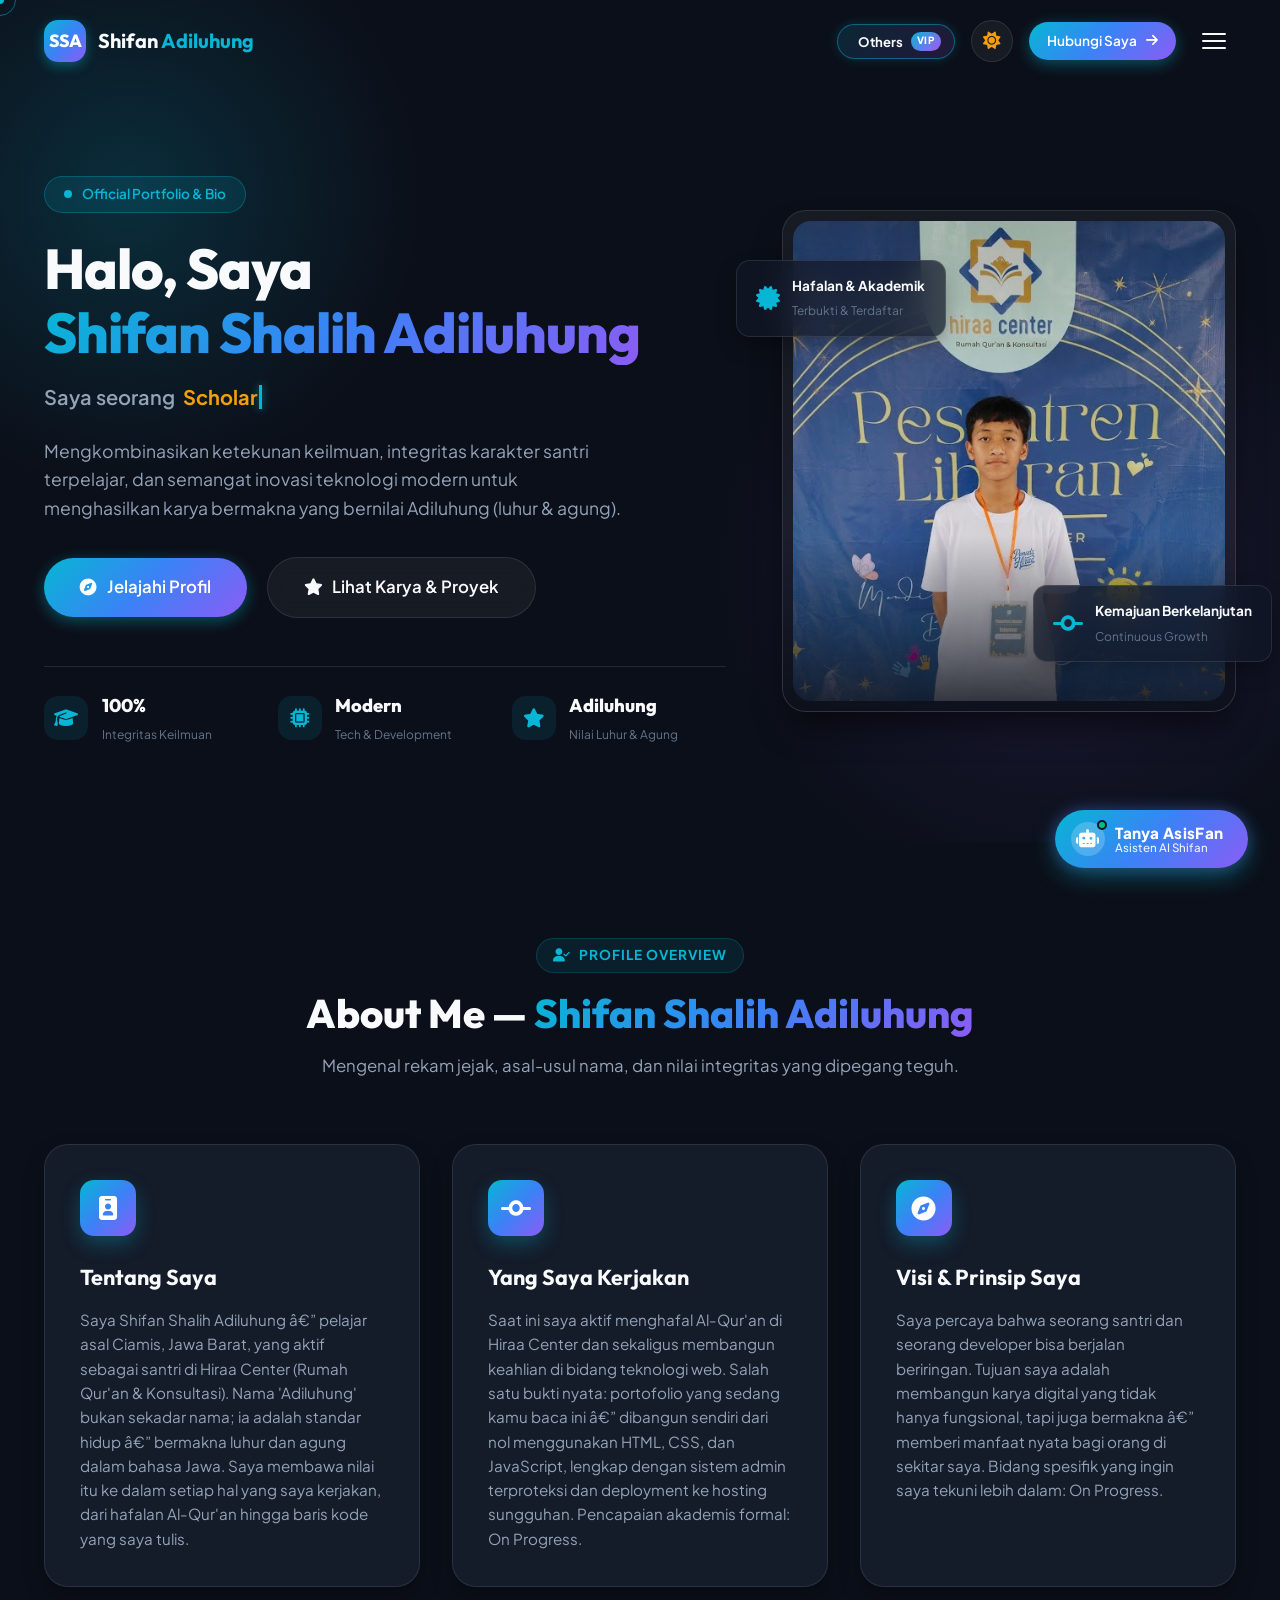
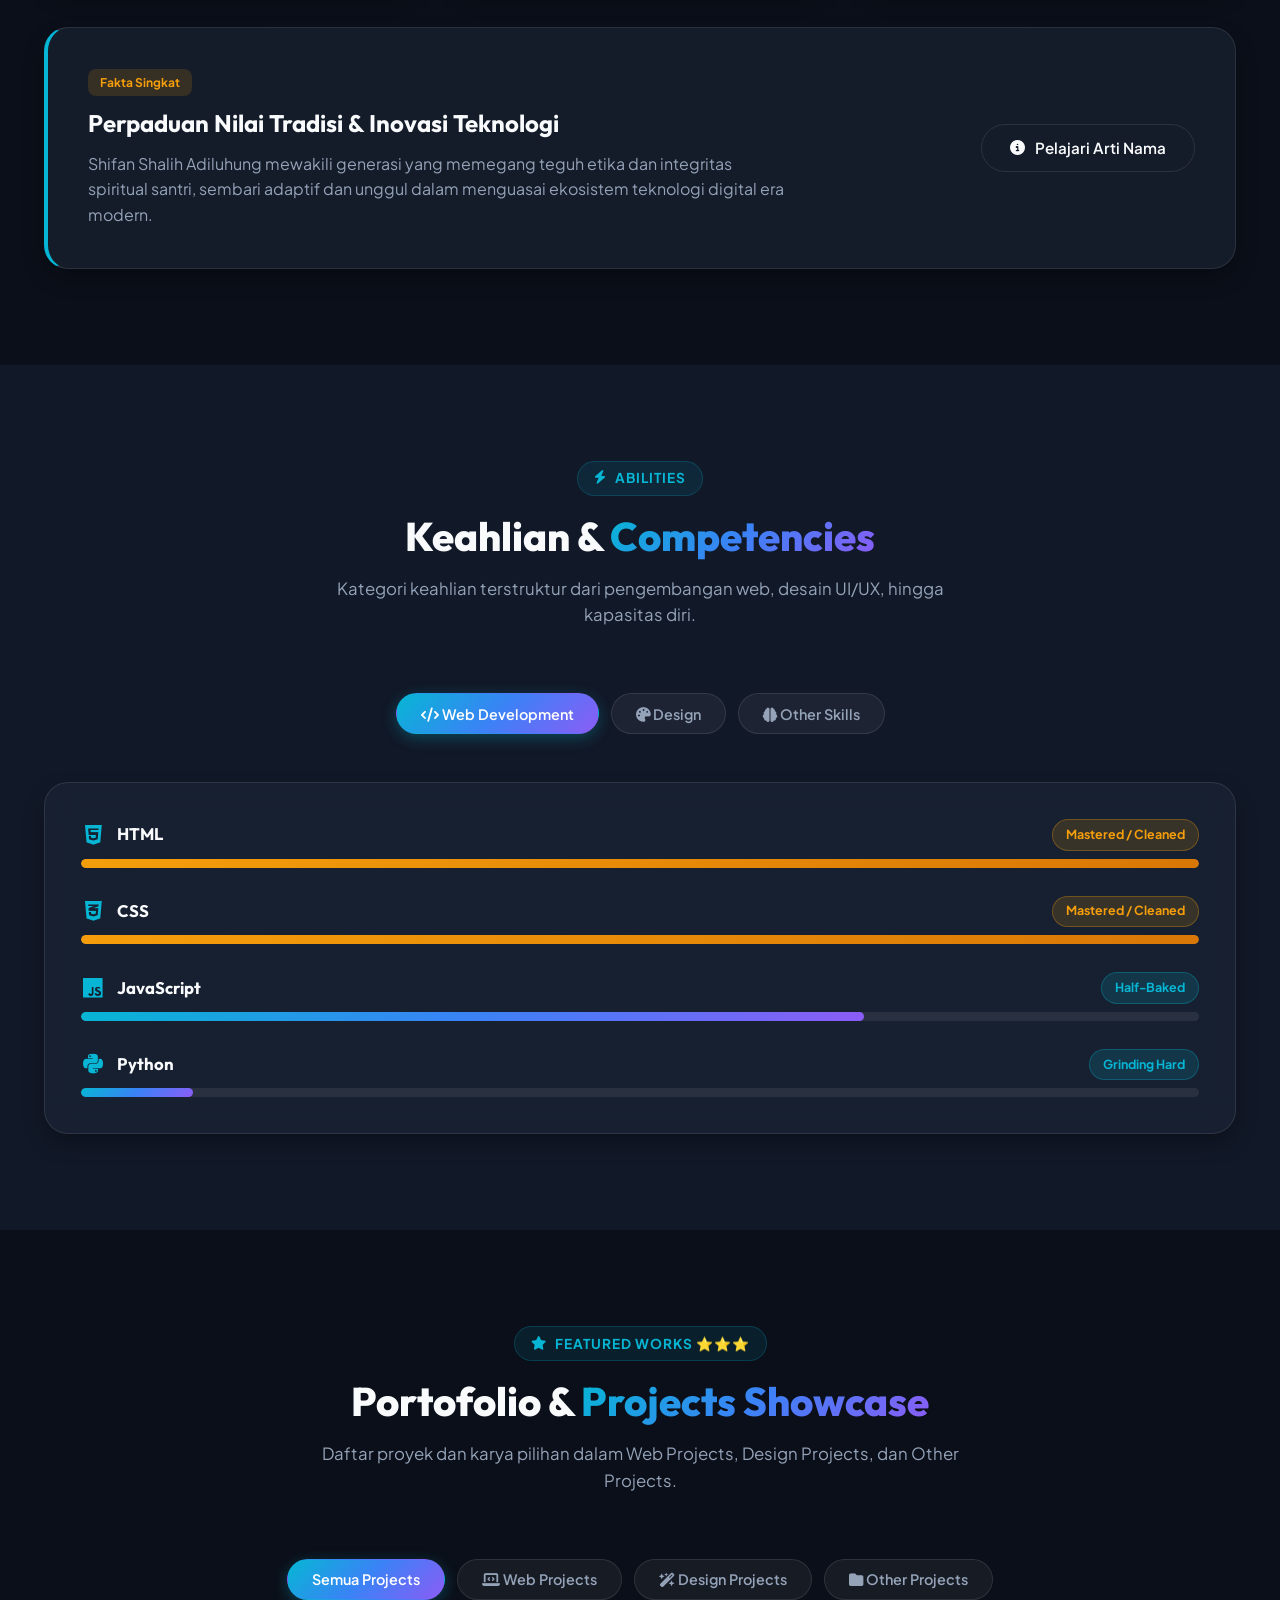
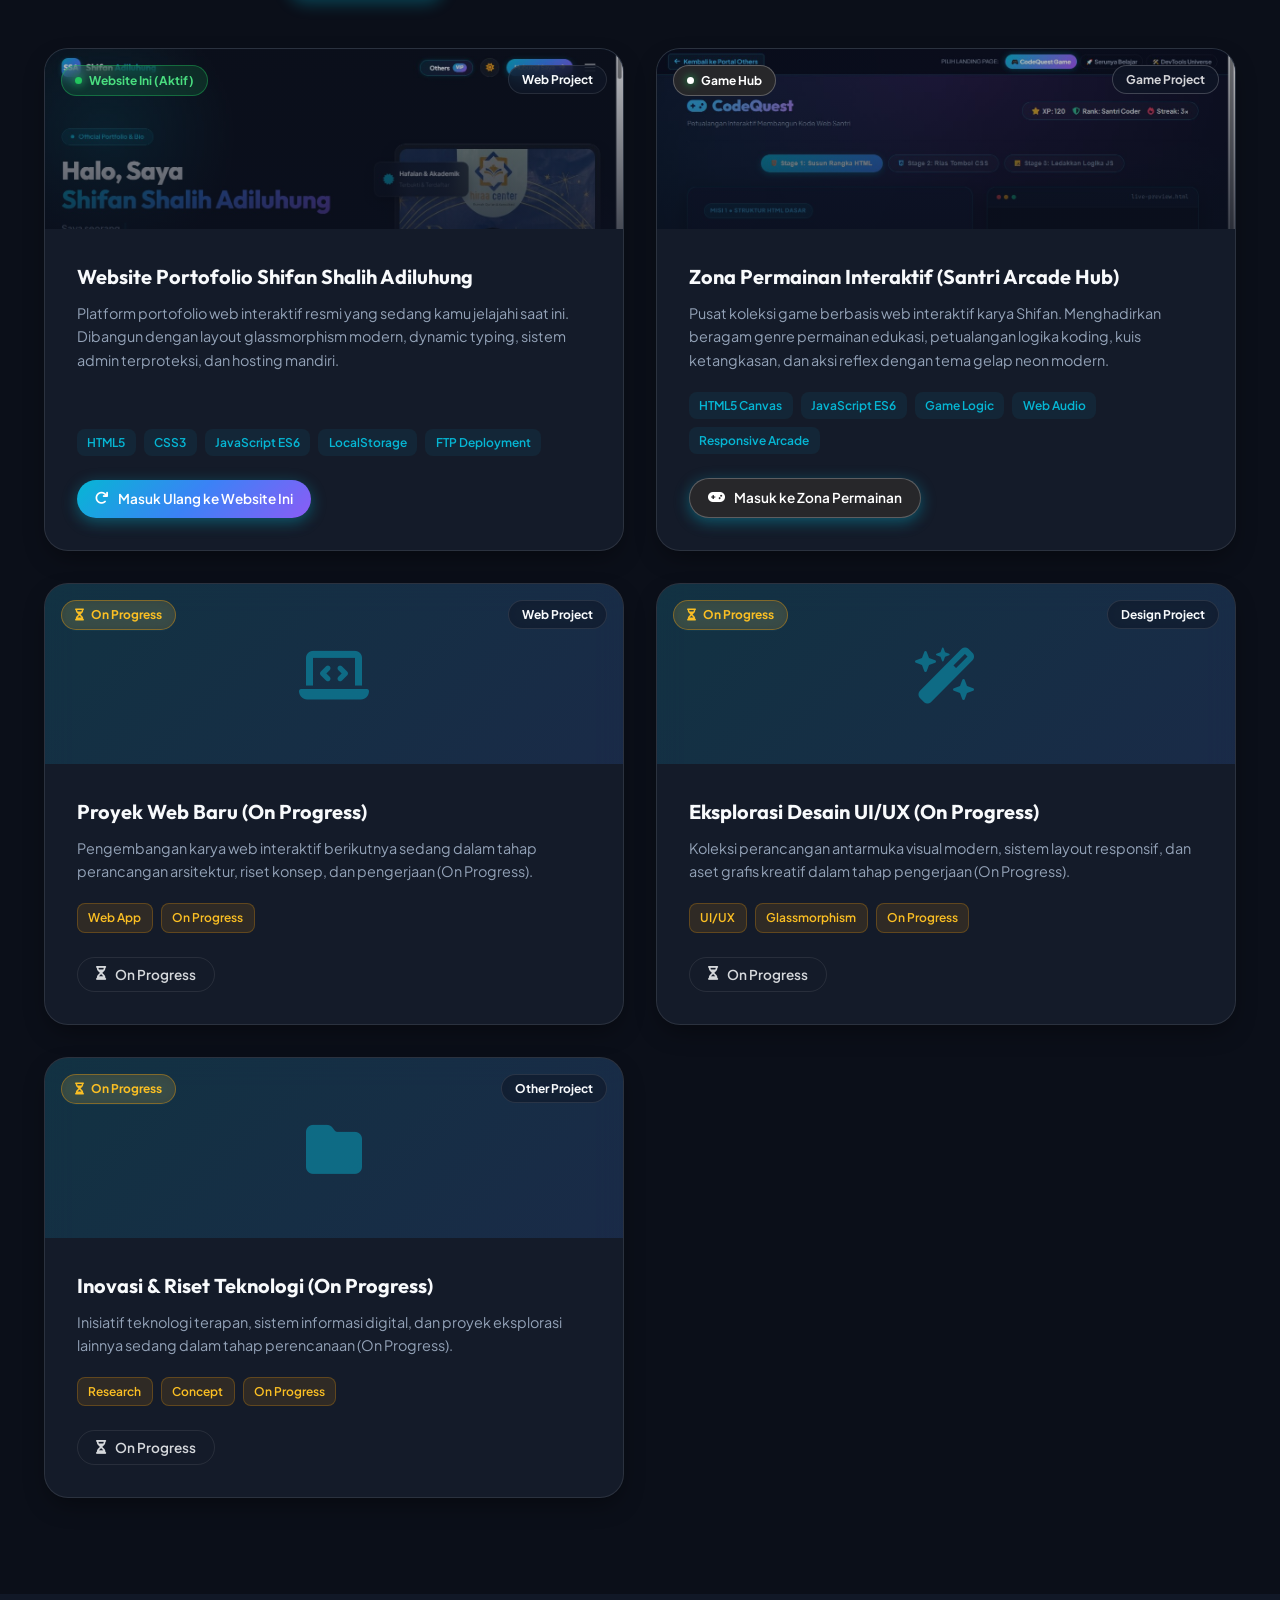
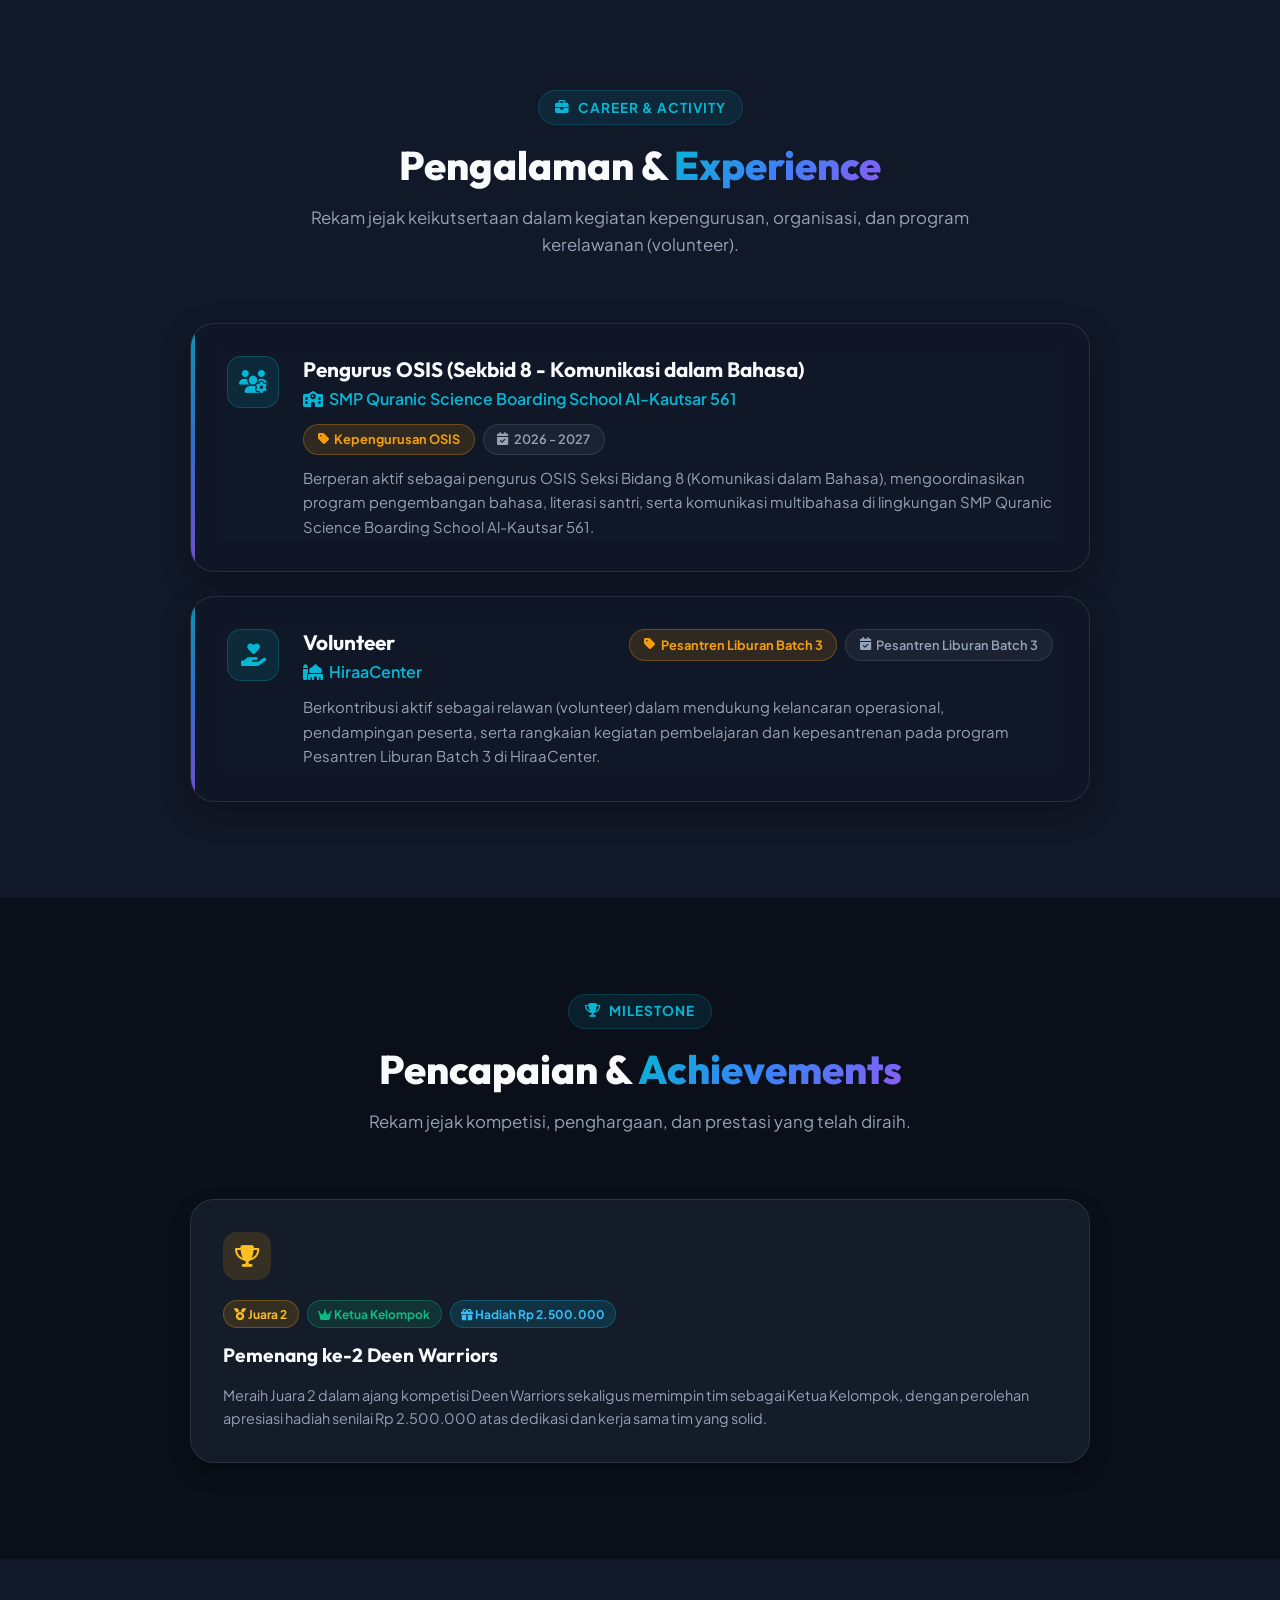
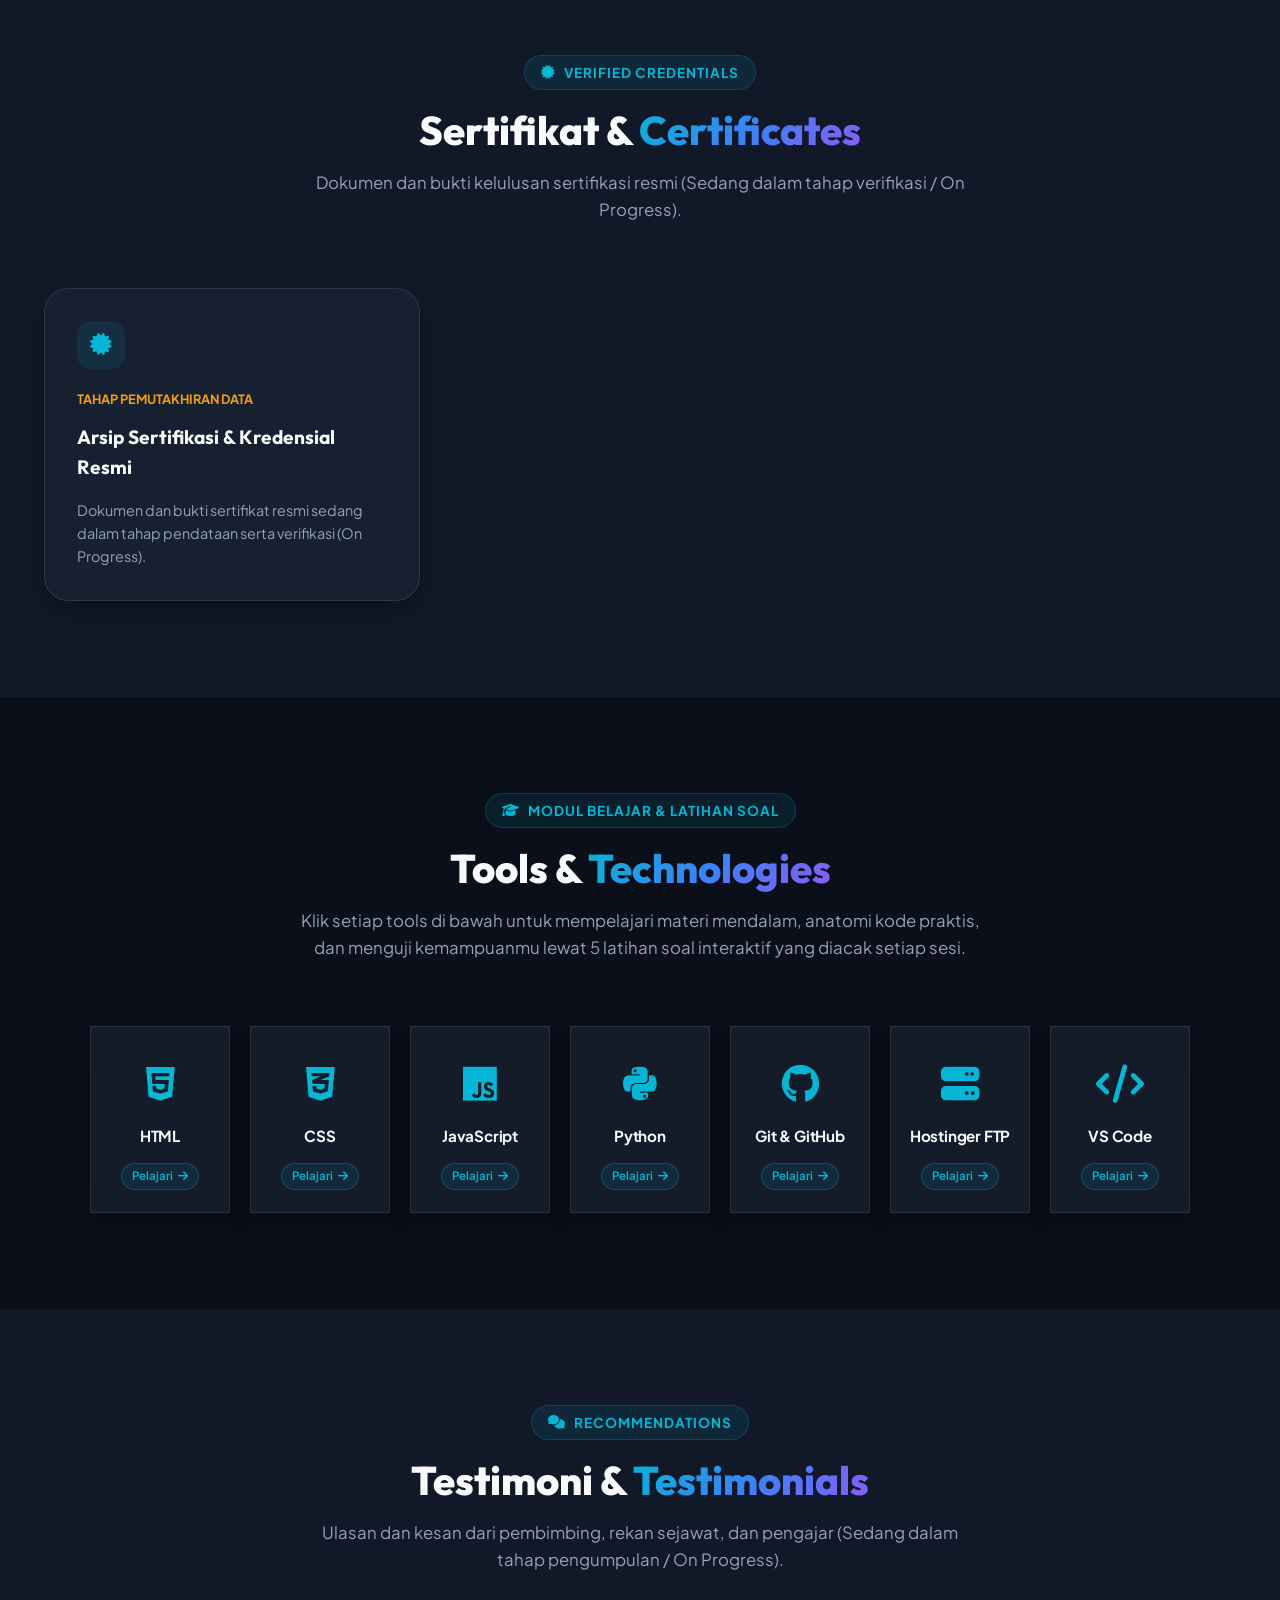
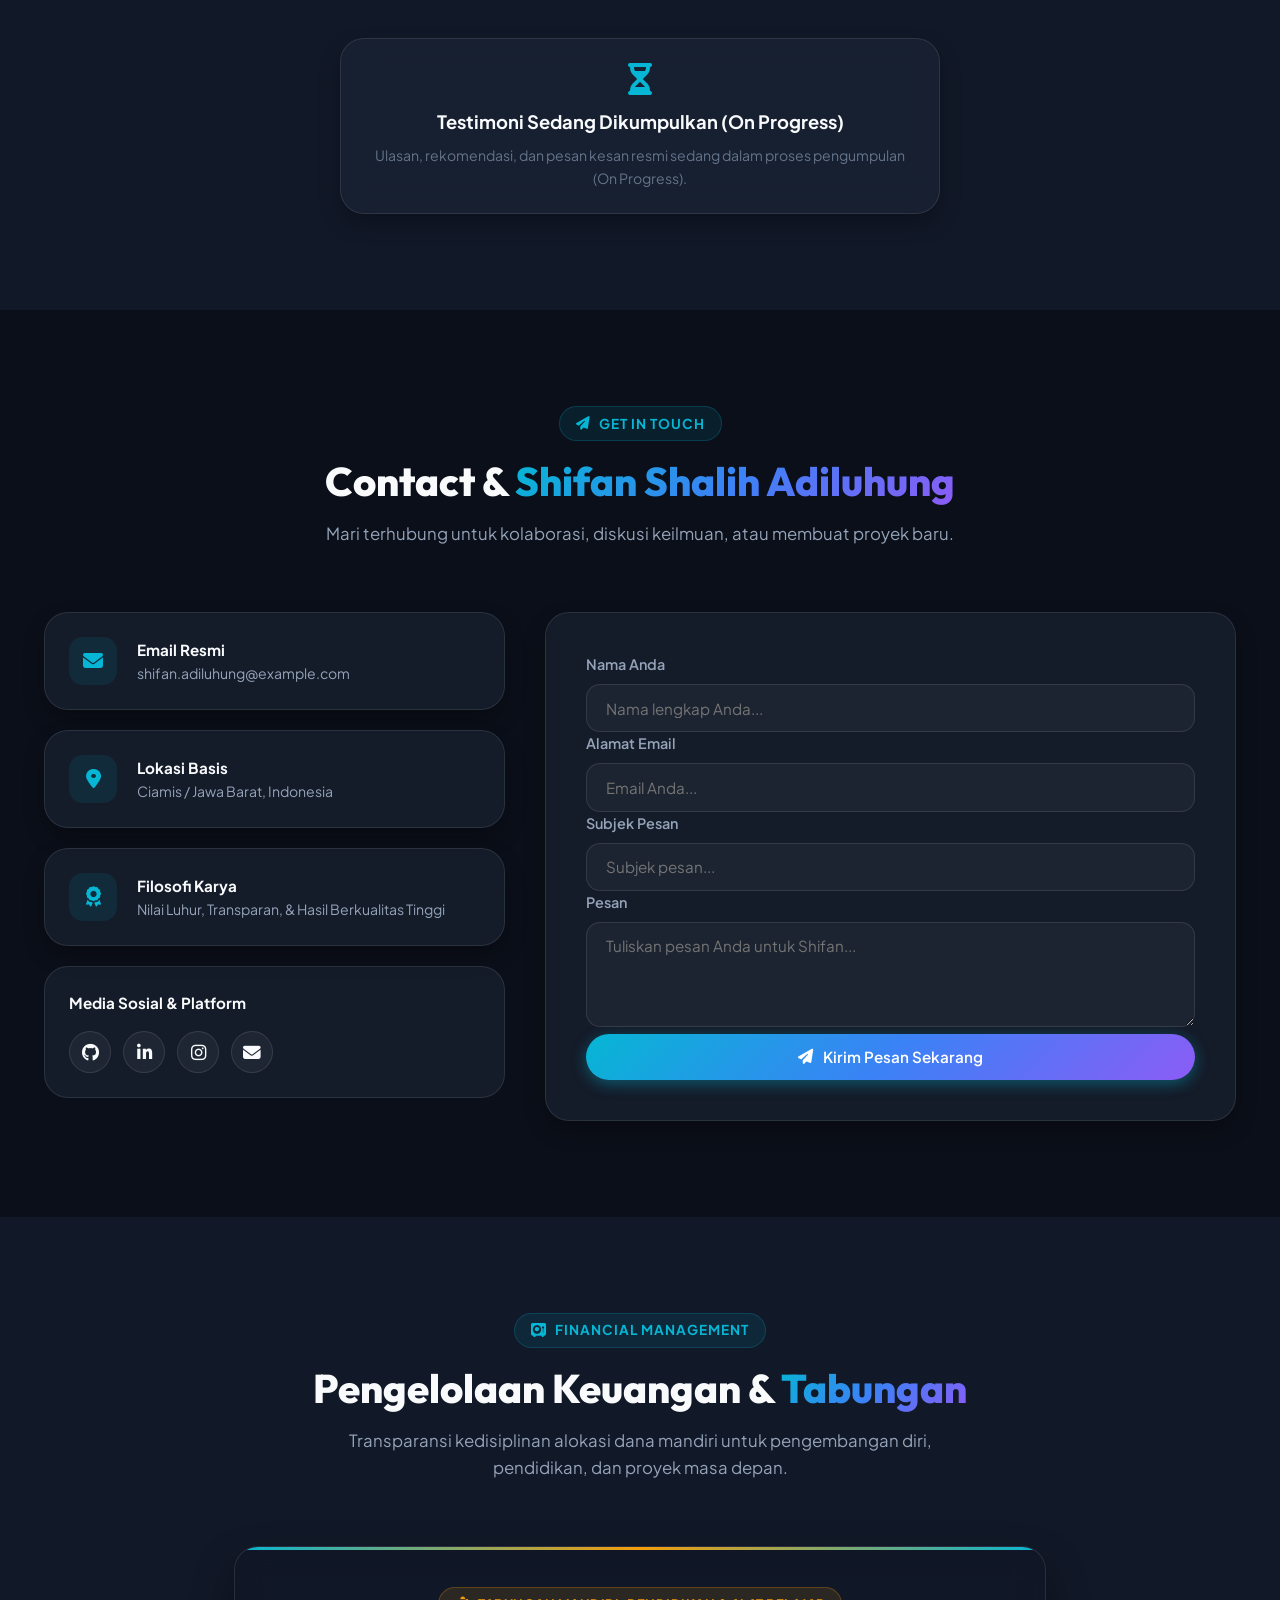
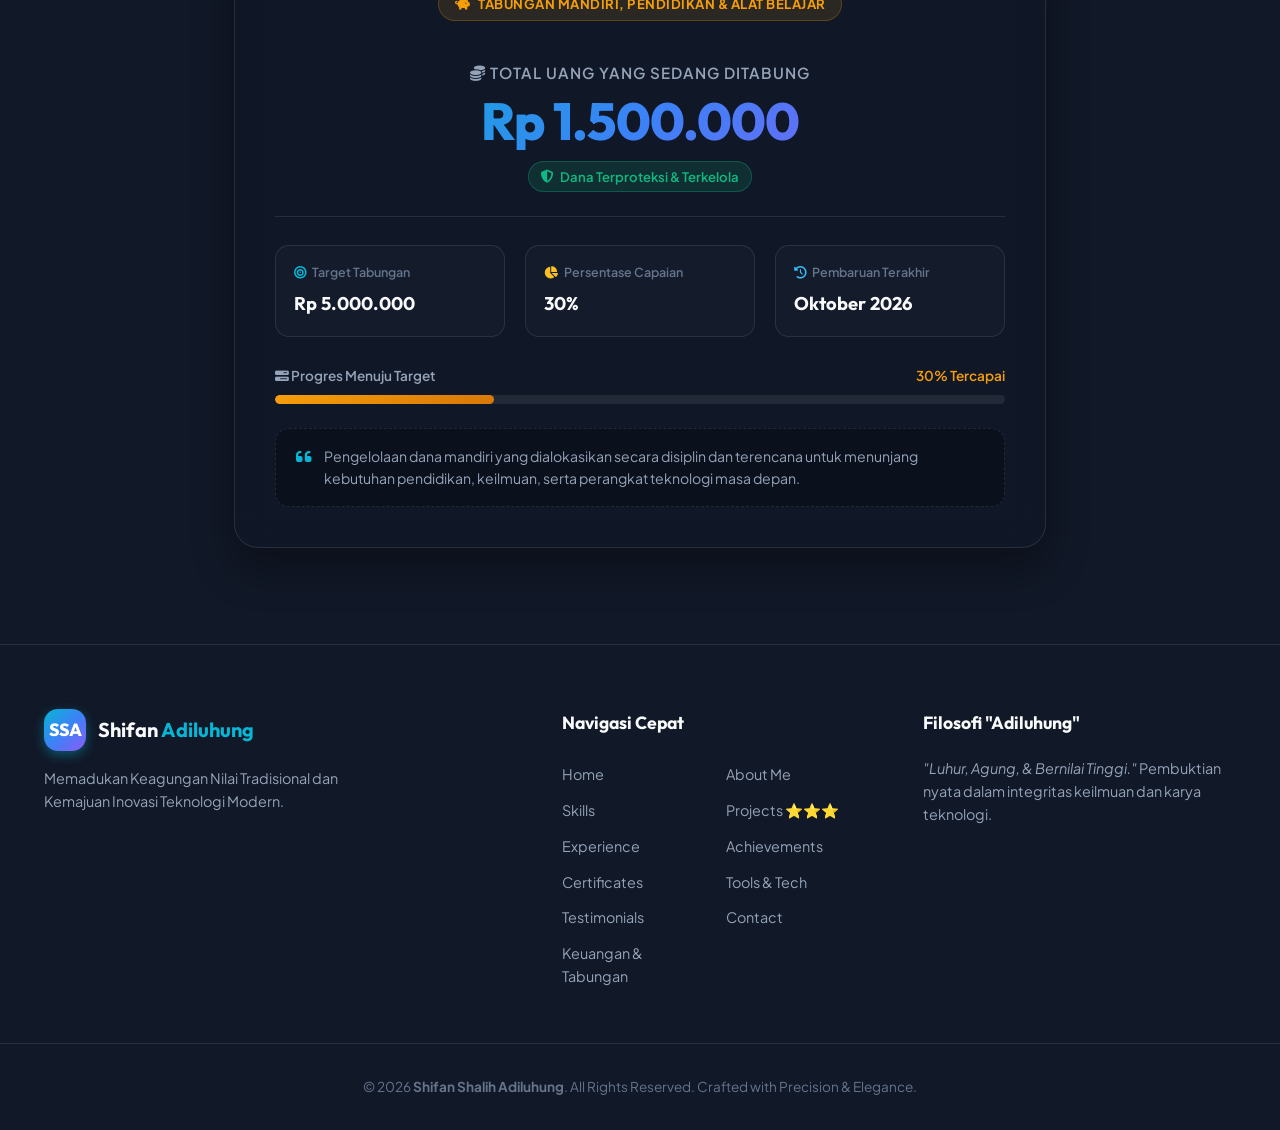
==== commit 31692365: "refactor(nav): hapus link Permainan dari navbar agar pengunjung mengaksesnya lewat section Projects" ====
--- a/index.html
+++ b/index.html
@@ -27,7 +27,7 @@
     <link rel="stylesheet" href="https://cdnjs.cloudflare.com/ajax/libs/font-awesome/6.4.0/css/all.min.css">
     
     <!-- Stylesheets -->
-    <link rel="stylesheet" href="styles.css?v=23.0">
+    <link rel="stylesheet" href="styles.css?v=24.0">
 </head>
 <body class="dark-theme">
     <script src="theme-init.js?v=1.0"></script>
@@ -49,7 +49,6 @@
                 <a href="#about" class="nav-link"><i class="fa-solid fa-user"></i> About Me</a>
                 <a href="#skills" class="nav-link"><i class="fa-solid fa-bolt"></i> Skills</a>
                 <a href="#projects" class="nav-link"><i class="fa-solid fa-star"></i> Projects</a>
-                <a href="games.html" class="nav-link nav-link-games"><i class="fa-solid fa-gamepad"></i> Permainan <span class="nav-badge-pill" style="background:#27272a; color:#ffffff; border:1px solid rgba(255,255,255,0.2);">Game</span></a>
                 <a href="#experience" class="nav-link"><i class="fa-solid fa-briefcase"></i> Experience</a>
                 <a href="#achievements" class="nav-link"><i class="fa-solid fa-trophy"></i> Achievements</a>
                 <a href="#certificates" class="nav-link"><i class="fa-solid fa-certificate"></i> Certificates</a>
@@ -61,11 +60,6 @@
             </nav>
 
             <div class="header-actions">
-                <a href="games.html" class="nav-games-pill" id="headerGamesBtn" title="Zona Permainan Interaktif (Arcade Hub)">
-                    <i class="fa-solid fa-gamepad"></i>
-                    <span>Games</span>
-                    <span class="pill-badge">ARCADE</span>
-                </a>
                 <a href="others.html" class="nav-others-pill" id="headerOthersBtn" title="Materi Khusus & Showcase (Others)">
                     <i class="fa-solid fa-sparkles"></i>
                     <span>Others</span>
@@ -935,6 +929,6 @@
 
     <!-- Scripts -->
     <script src="asisfan-client.js?v=1.2"></script>
-    <script src="script.js?v=31.0"></script>
+    <script src="script.js?v=32.0"></script>
 </body>
 </html>
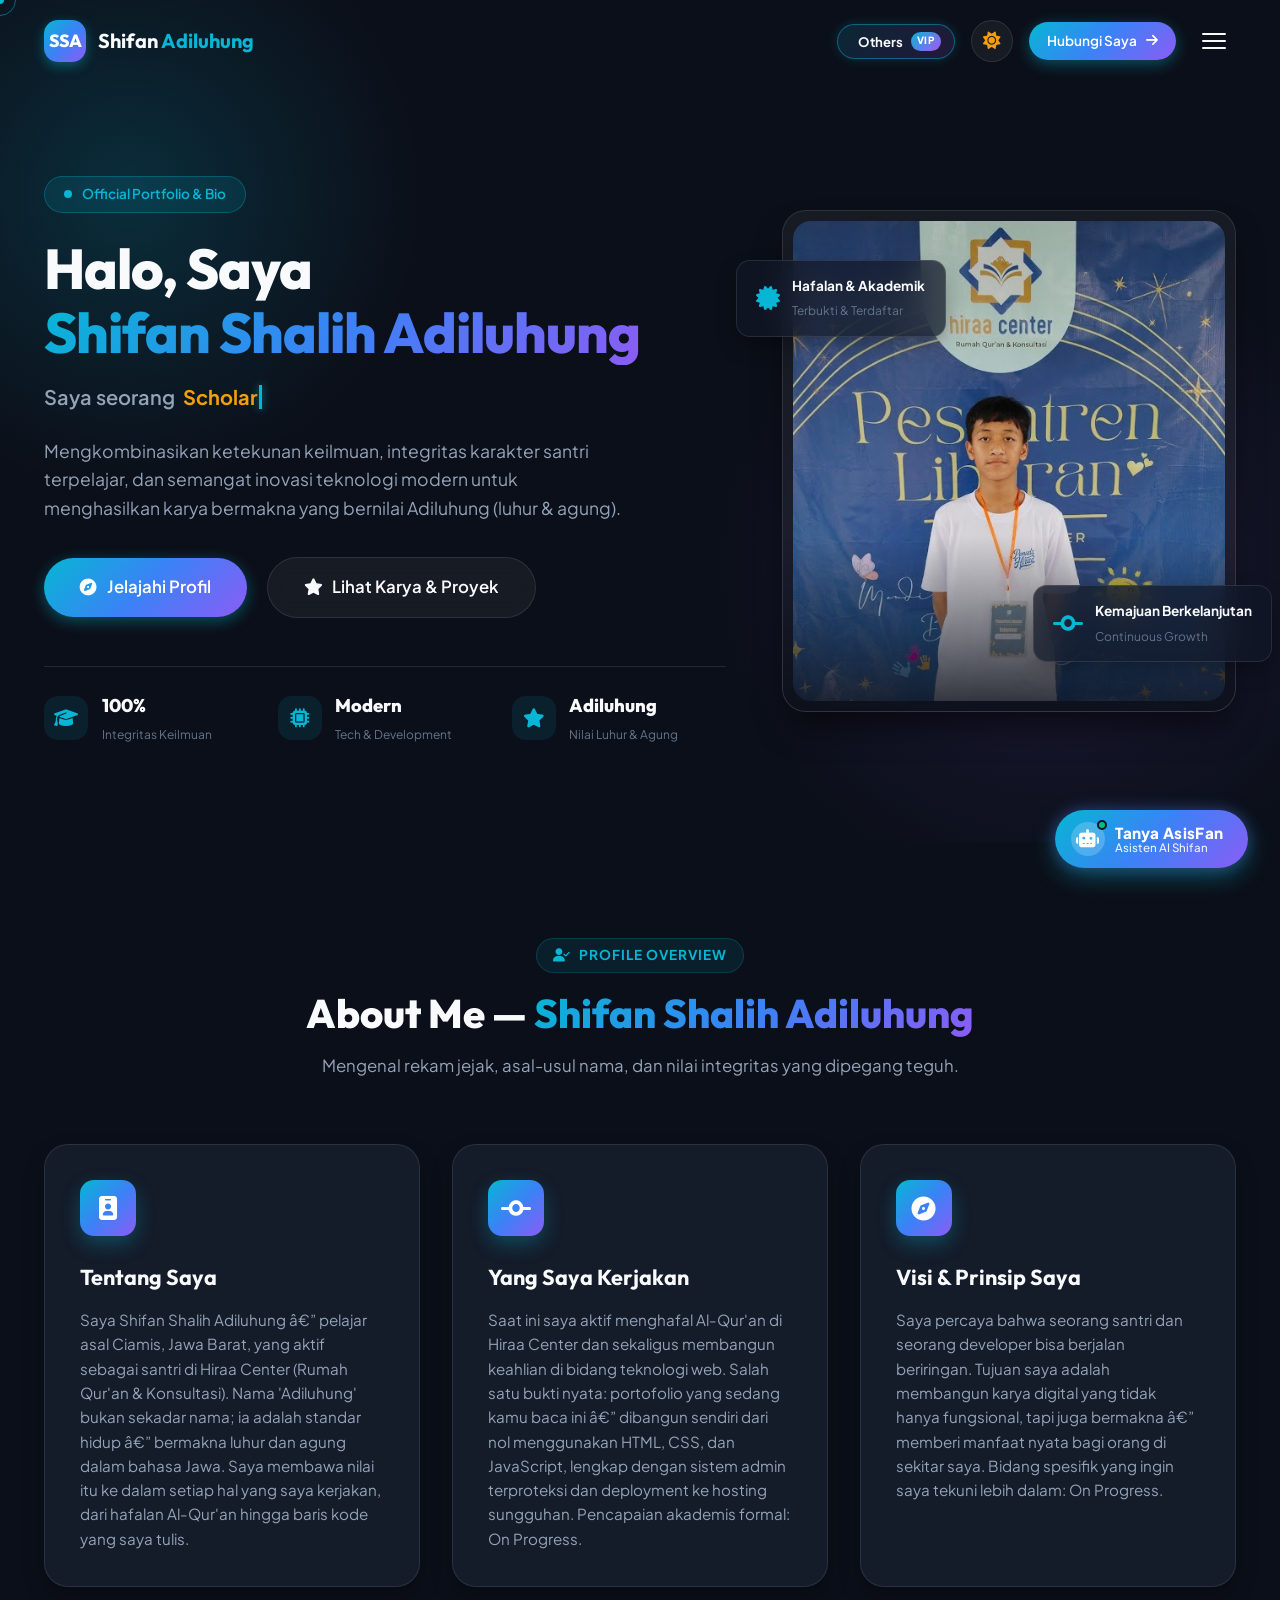
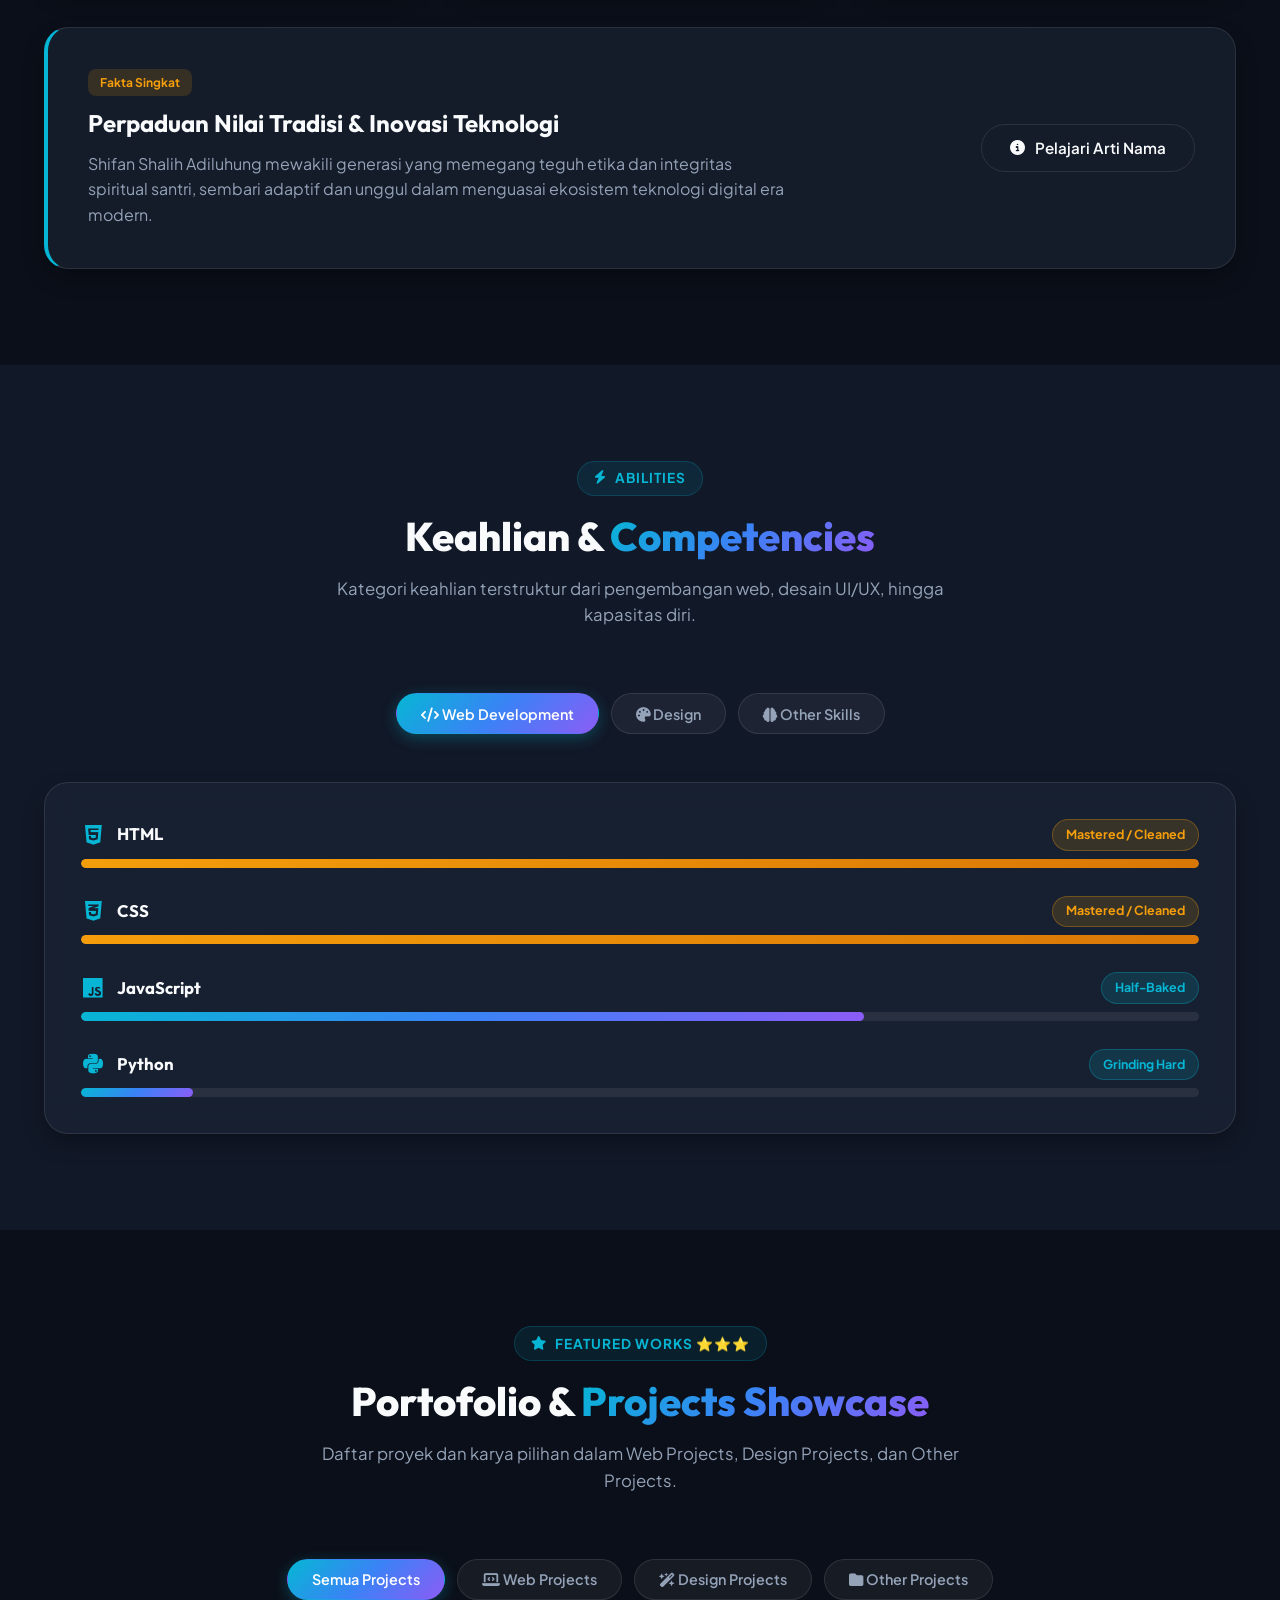
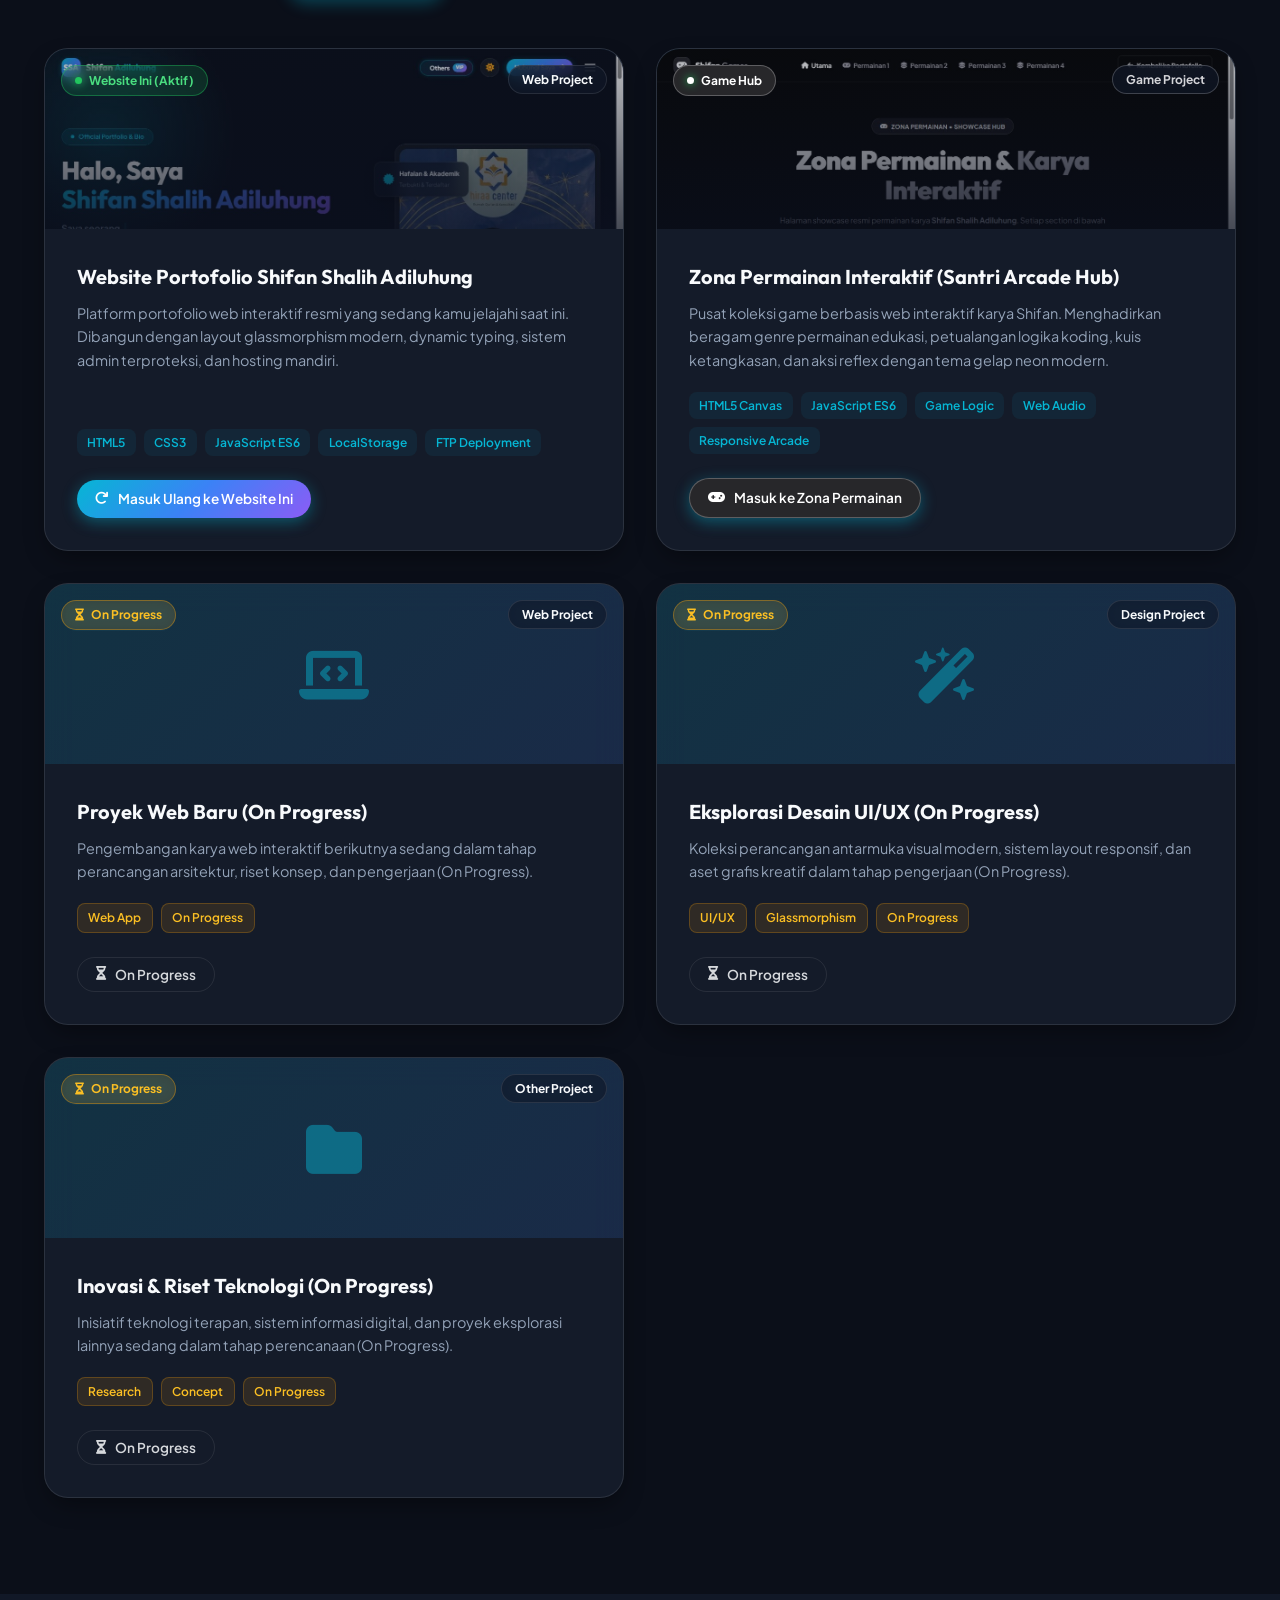
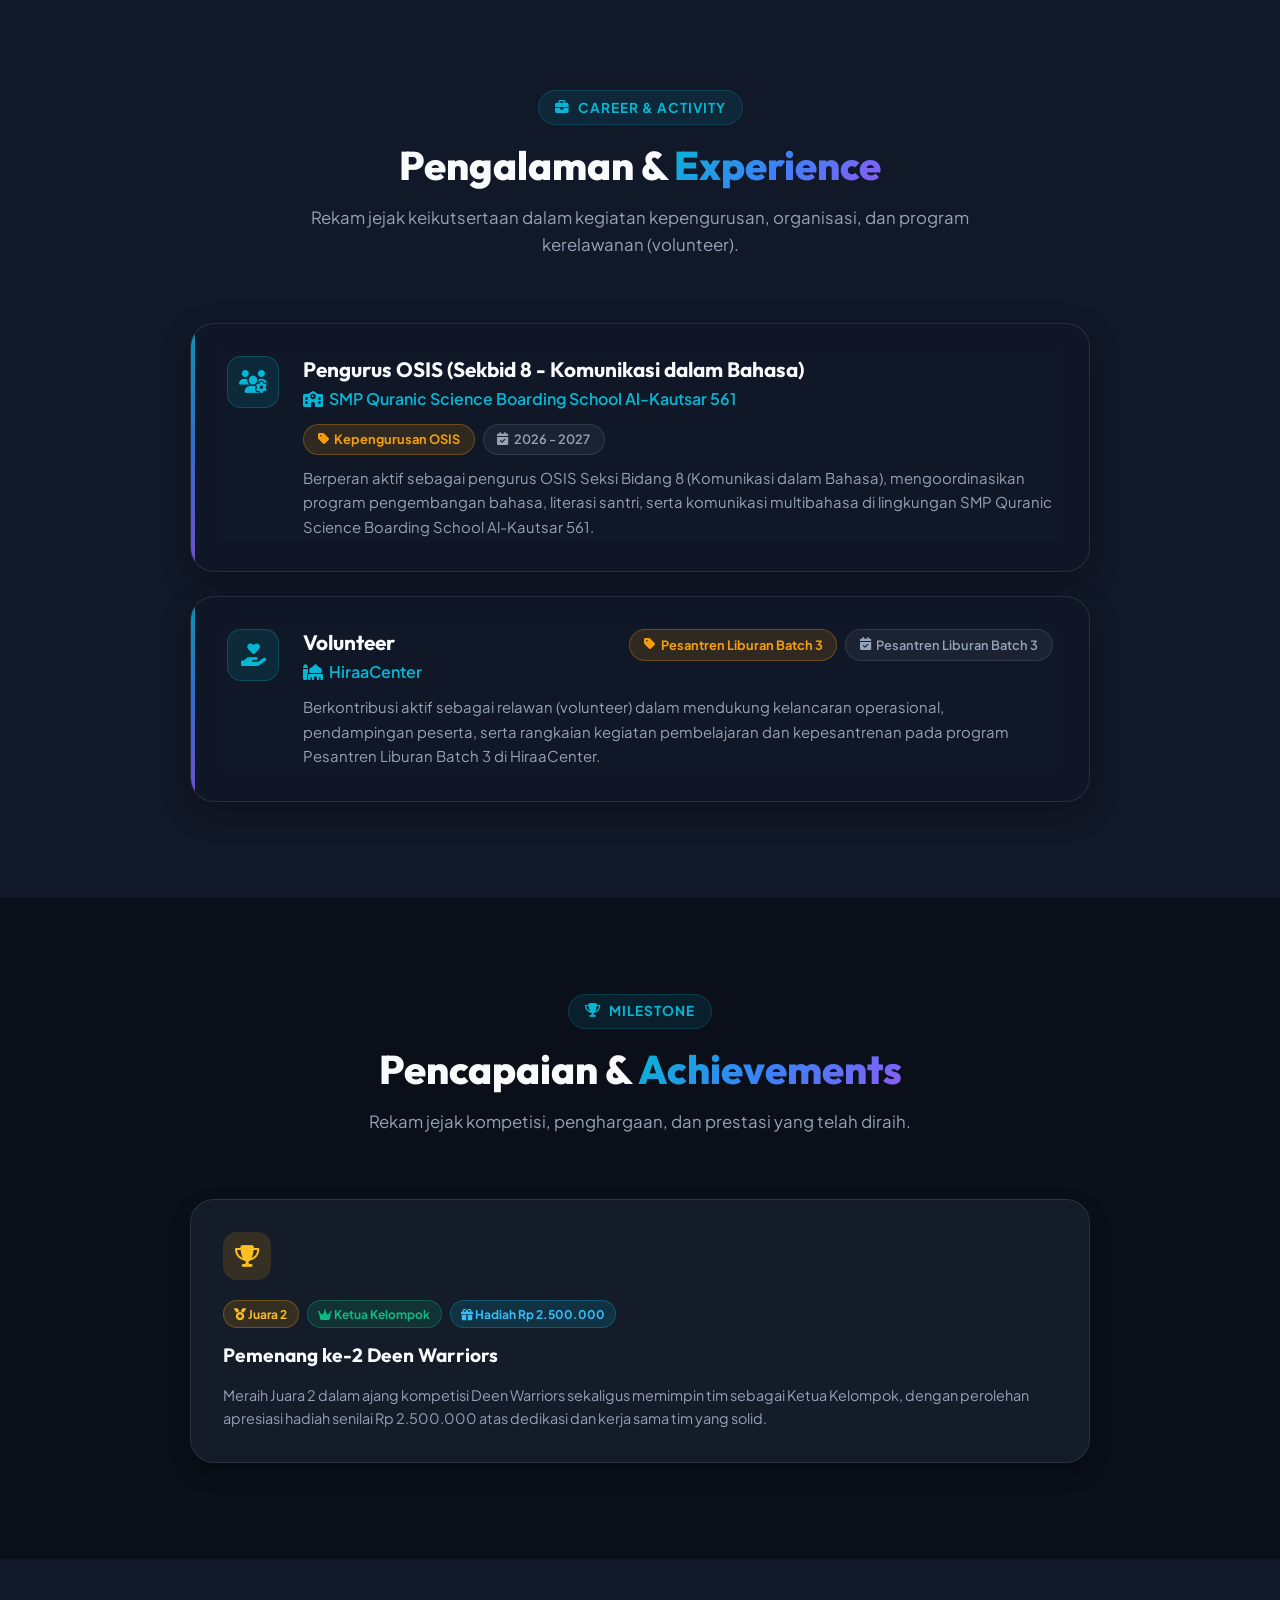
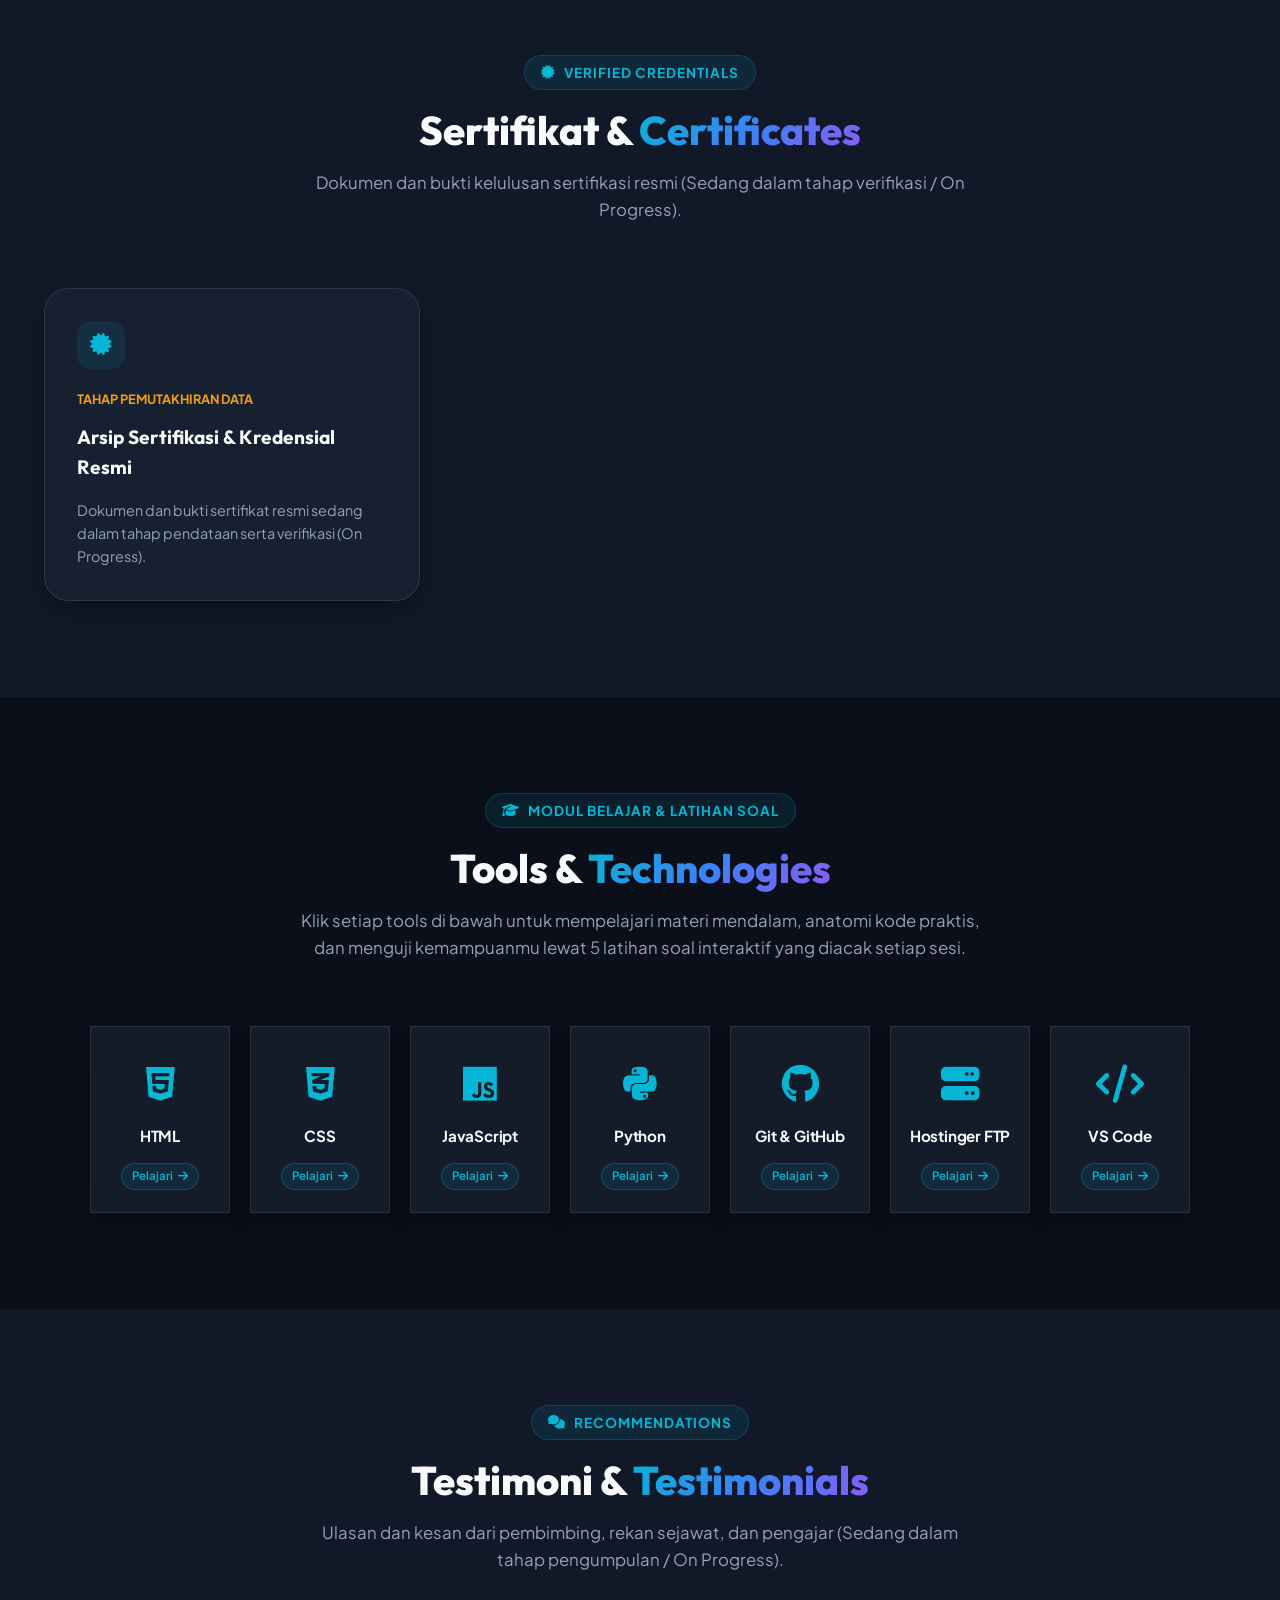
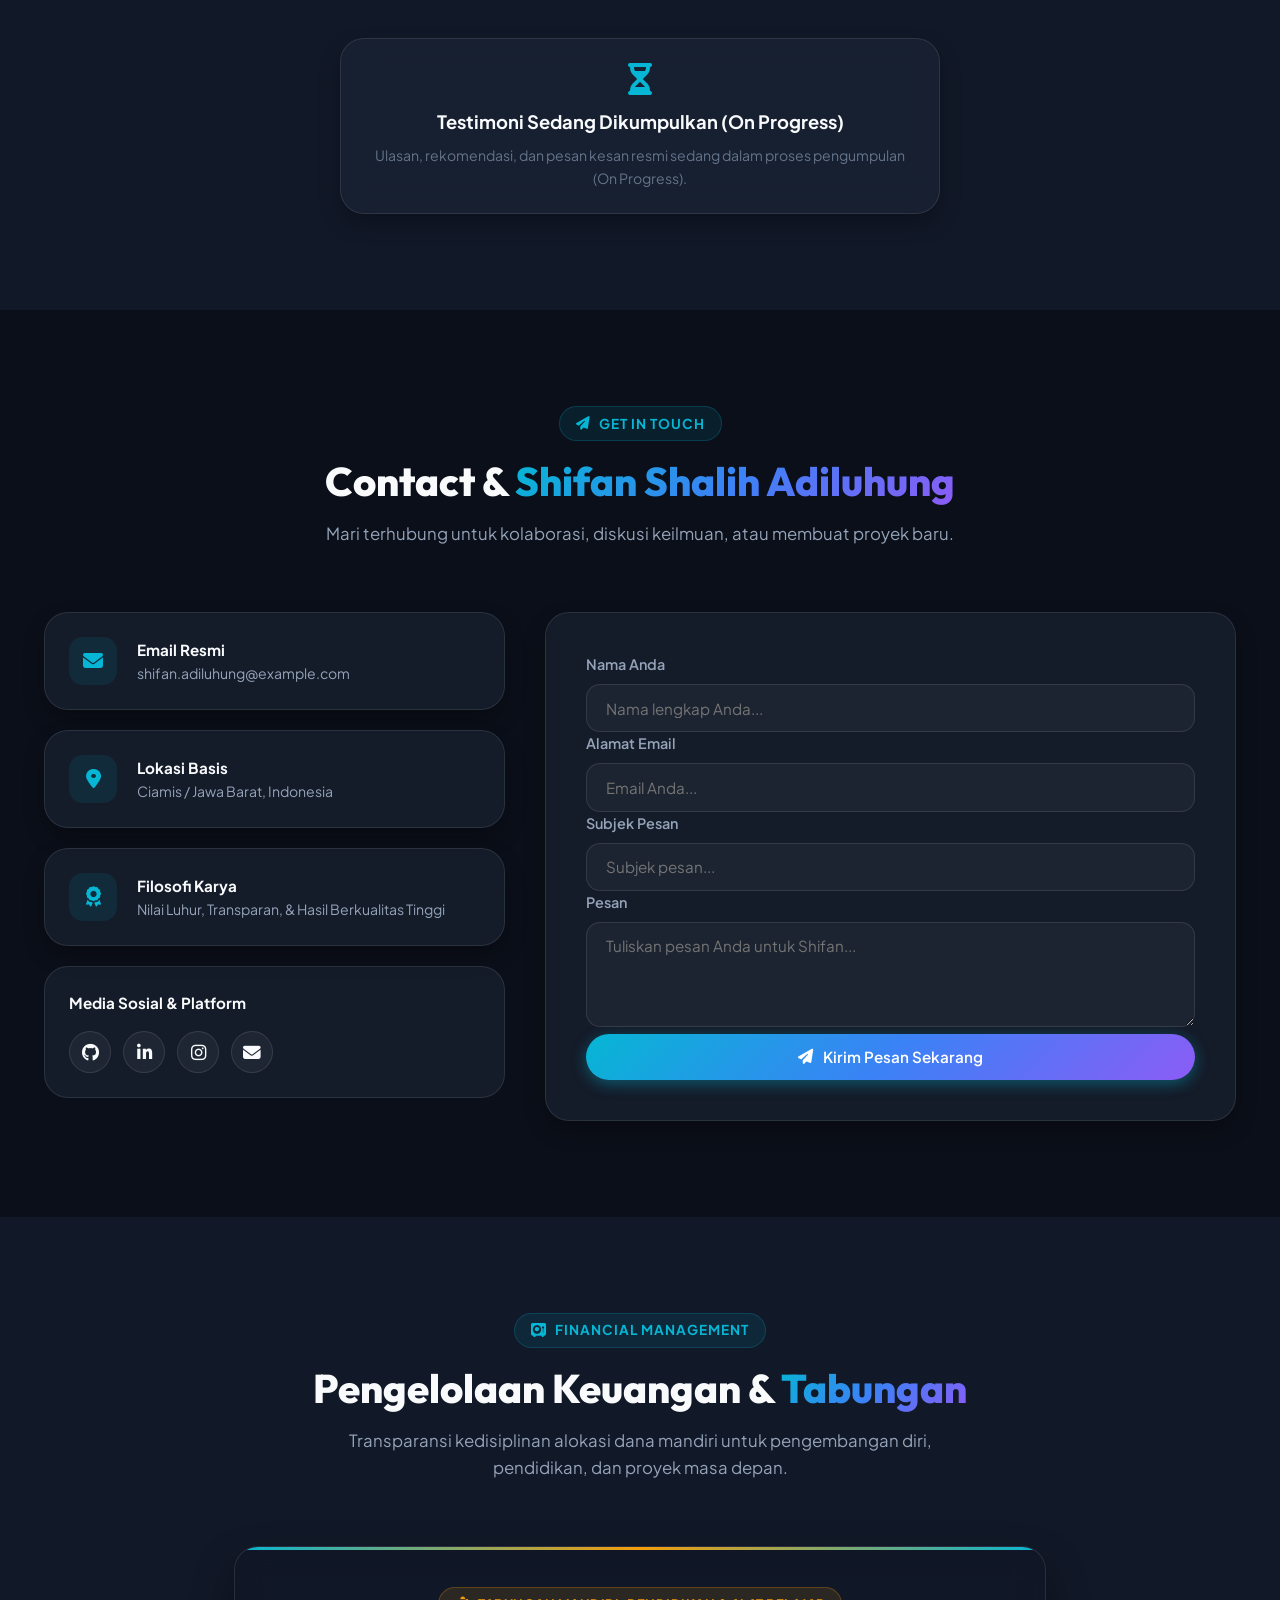
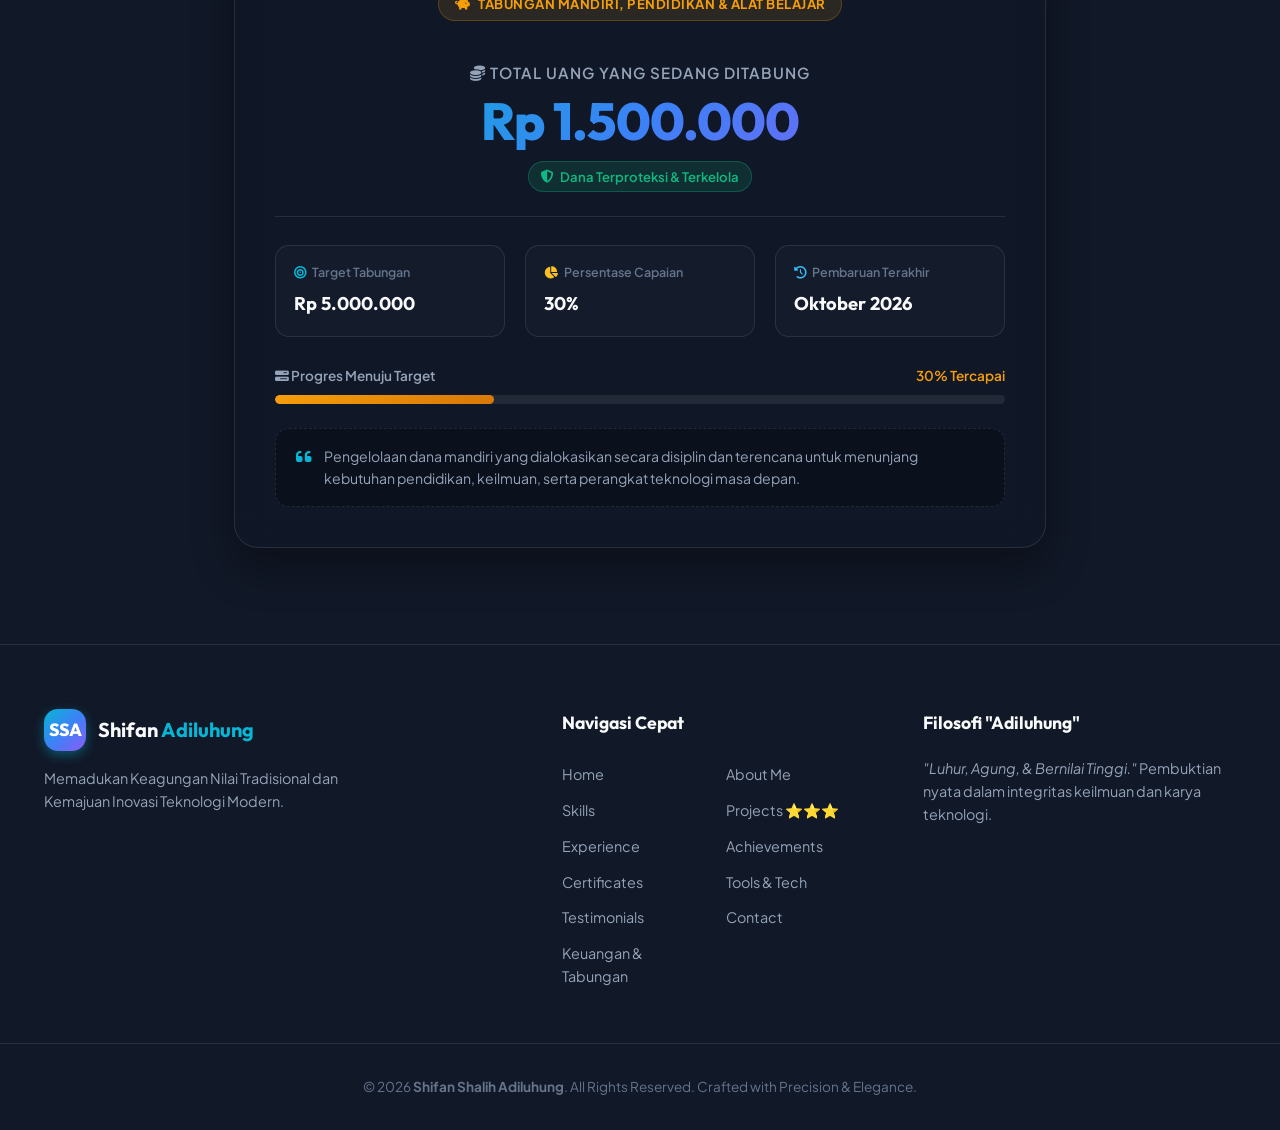
==== commit 9d2de6bf: "fix(preview): selaraskan gambar projek permainan dengan screenshot asli games.html 1280x720 bertema " ====
--- a/index.html
+++ b/index.html
@@ -27,7 +27,7 @@
     <link rel="stylesheet" href="https://cdnjs.cloudflare.com/ajax/libs/font-awesome/6.4.0/css/all.min.css">
     
     <!-- Stylesheets -->
-    <link rel="stylesheet" href="styles.css?v=24.0">
+    <link rel="stylesheet" href="styles.css?v=25.0">
 </head>
 <body class="dark-theme">
     <script src="theme-init.js?v=1.0"></script>
@@ -358,9 +358,9 @@
                             </a>
                         </div>
                     </div>
-                    <div class="project-card glass-card project-card-clickable" data-category="web-projects" data-href="games.html" title="Buka Zona Permainan Interaktif (Game Hub)">
+                    <div class="project-card glass-card project-card-clickable" data-category="web-projects" data-href="games.html" title="Buka Zona Permainan Interaktif (Showcase Hub)">
                         <div class="project-thumb">
-                            <img src="assets/images/games_preview.jpg?v=1.0" class="project-thumb-img" alt="Preview Zona Permainan Shifan" loading="lazy">
+                            <img src="assets/images/games_preview.jpg?v=2.0" class="project-thumb-img" alt="Preview Zona Permainan Shifan" loading="lazy">
                             <div class="project-thumb-overlay"></div>
                             <div class="badge-live-site" style="background: #27272a; border-color: rgba(255, 255, 255, 0.25); color: #ffffff;"><span class="badge-live-dot" style="background: #ffffff;"></span> Game Hub</div>
                             <span class="project-category" style="color: #d4d4d8; border-color: rgba(255, 255, 255, 0.2);">Game Project</span>
@@ -929,6 +929,6 @@
 
     <!-- Scripts -->
     <script src="asisfan-client.js?v=1.2"></script>
-    <script src="script.js?v=32.0"></script>
+    <script src="script.js?v=33.0"></script>
 </body>
 </html>
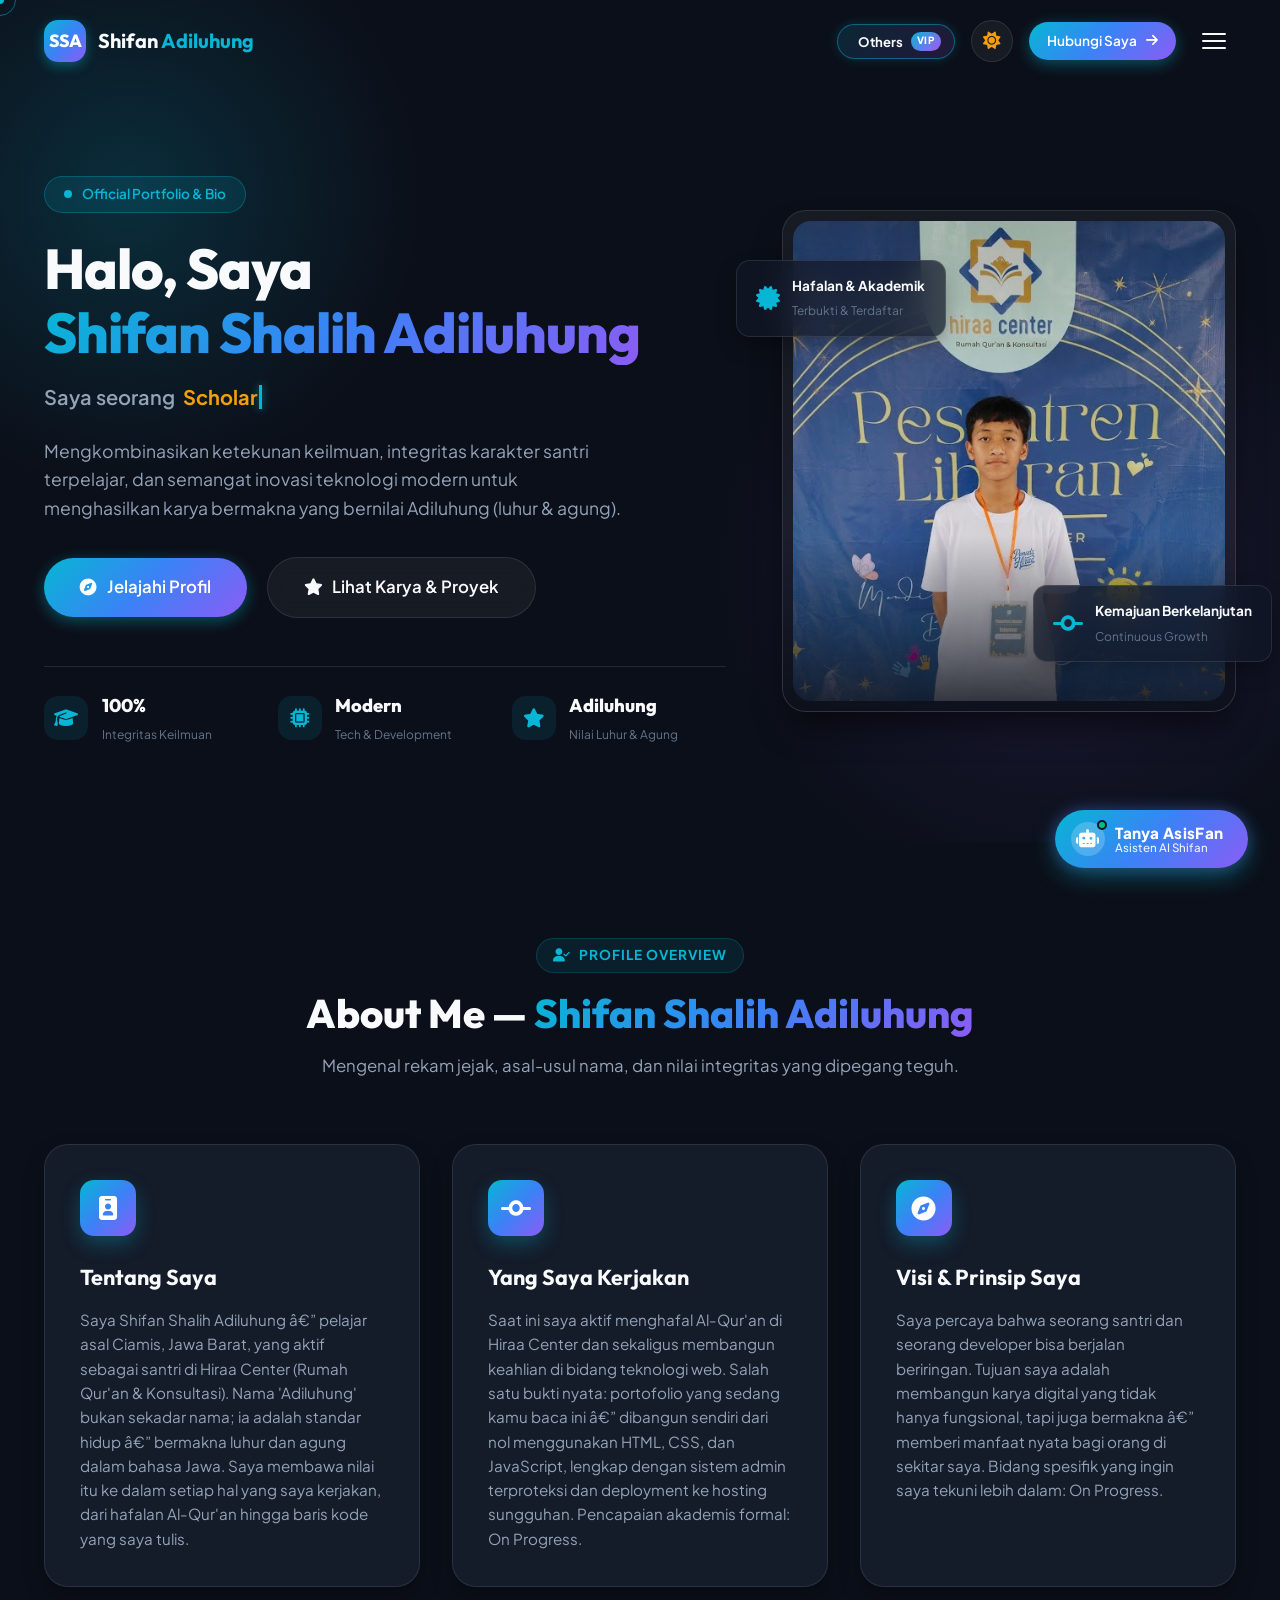
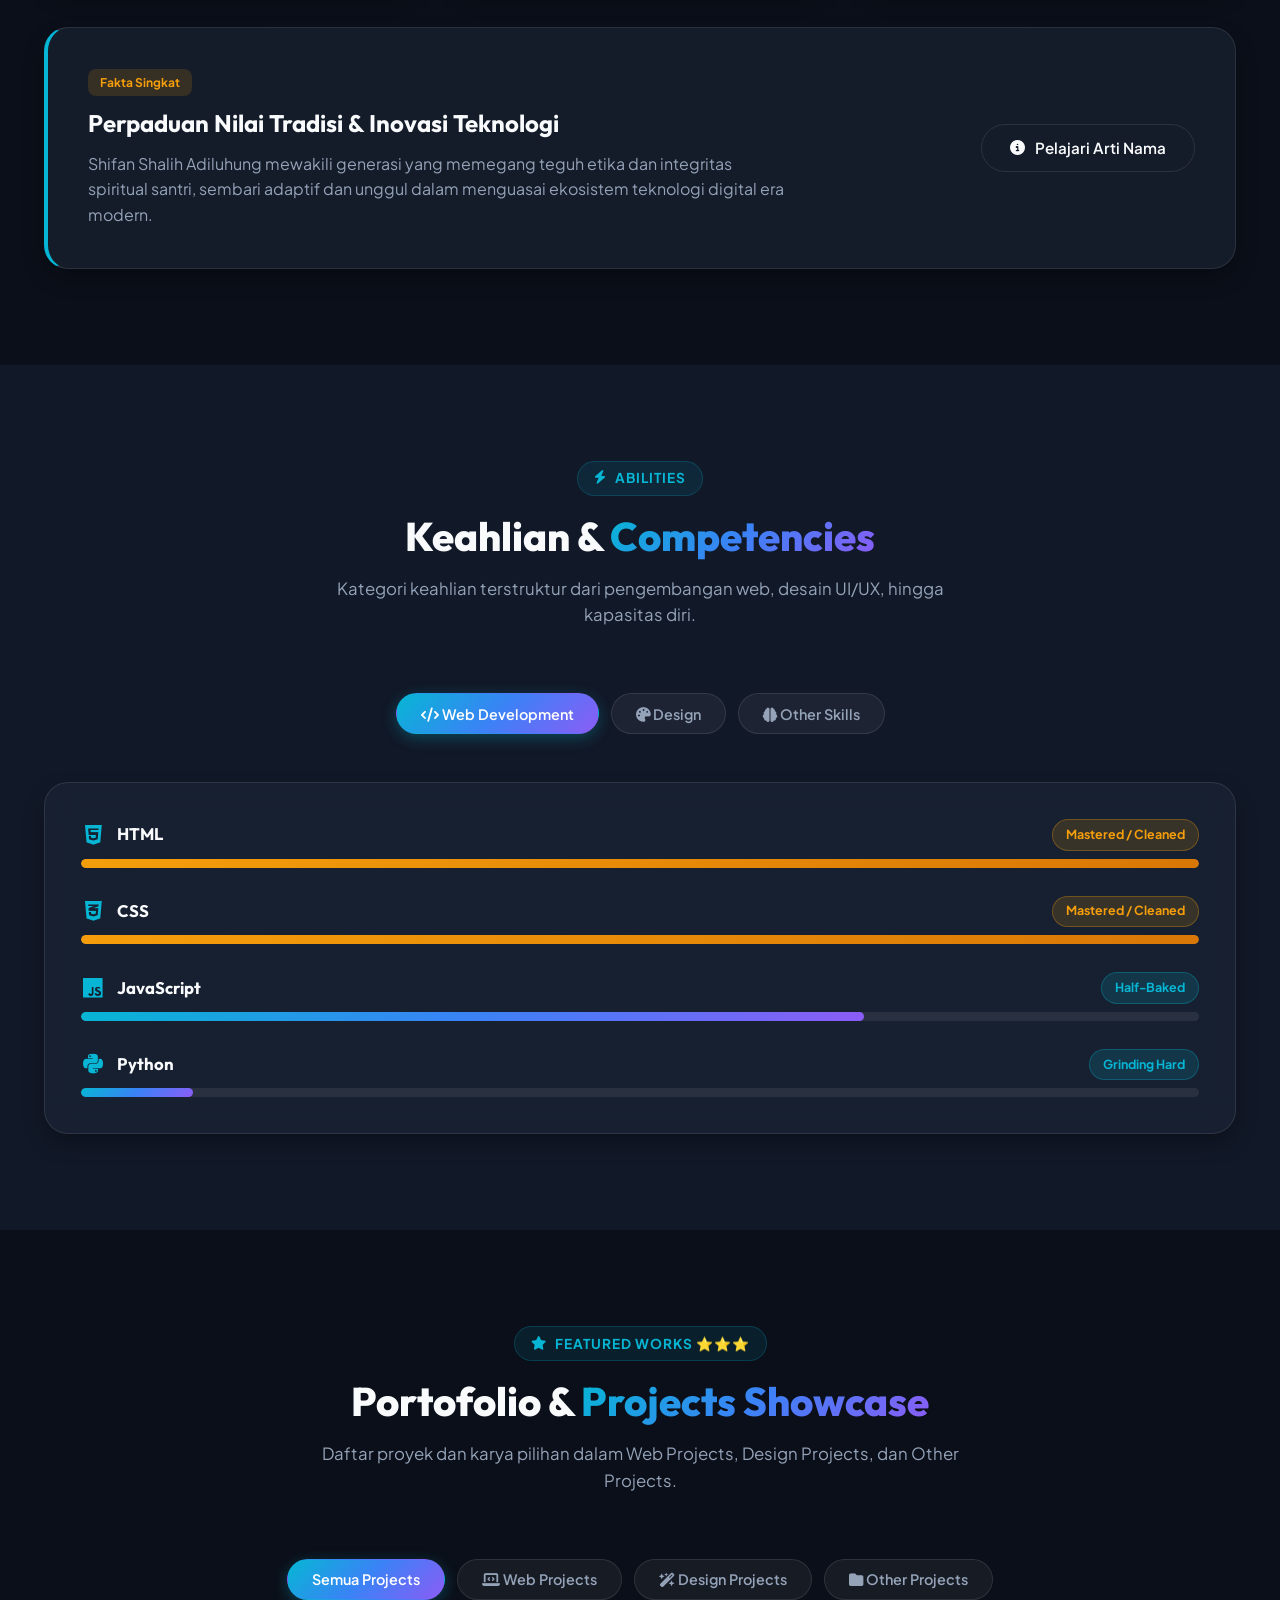
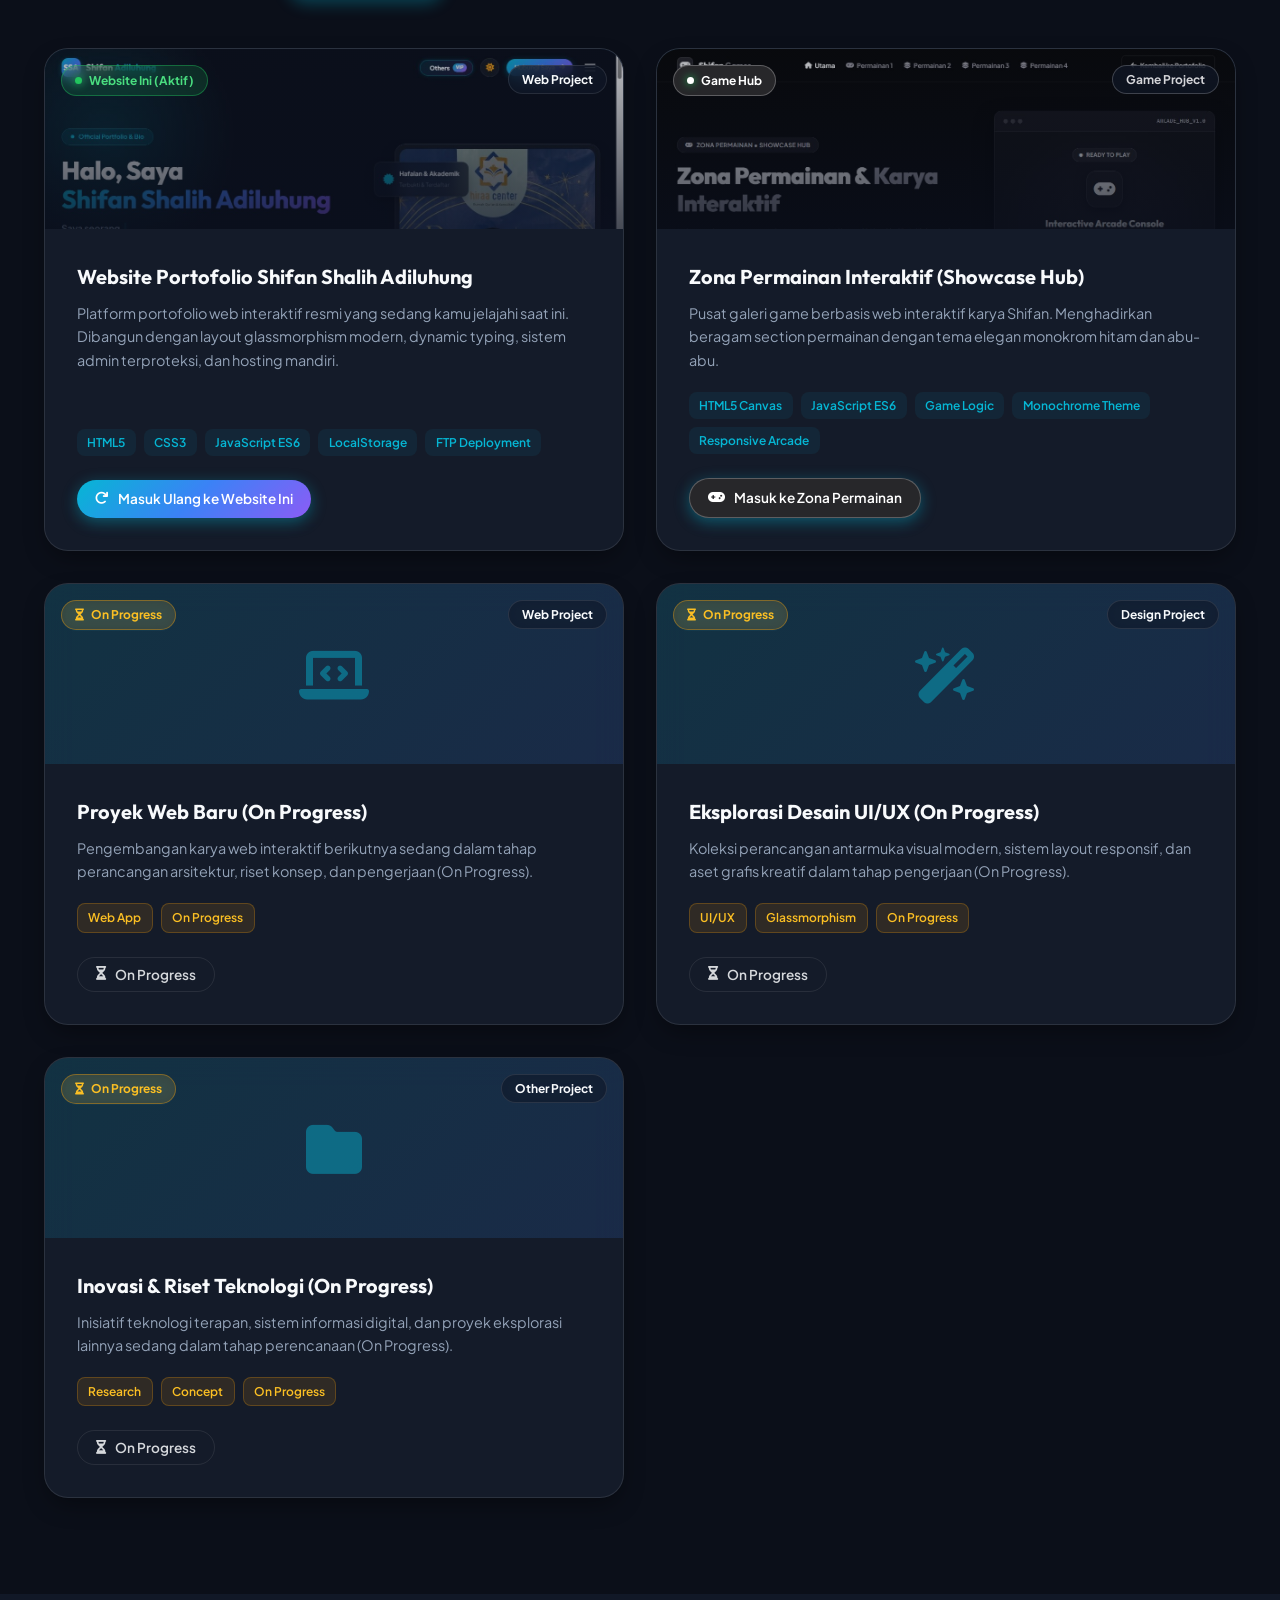
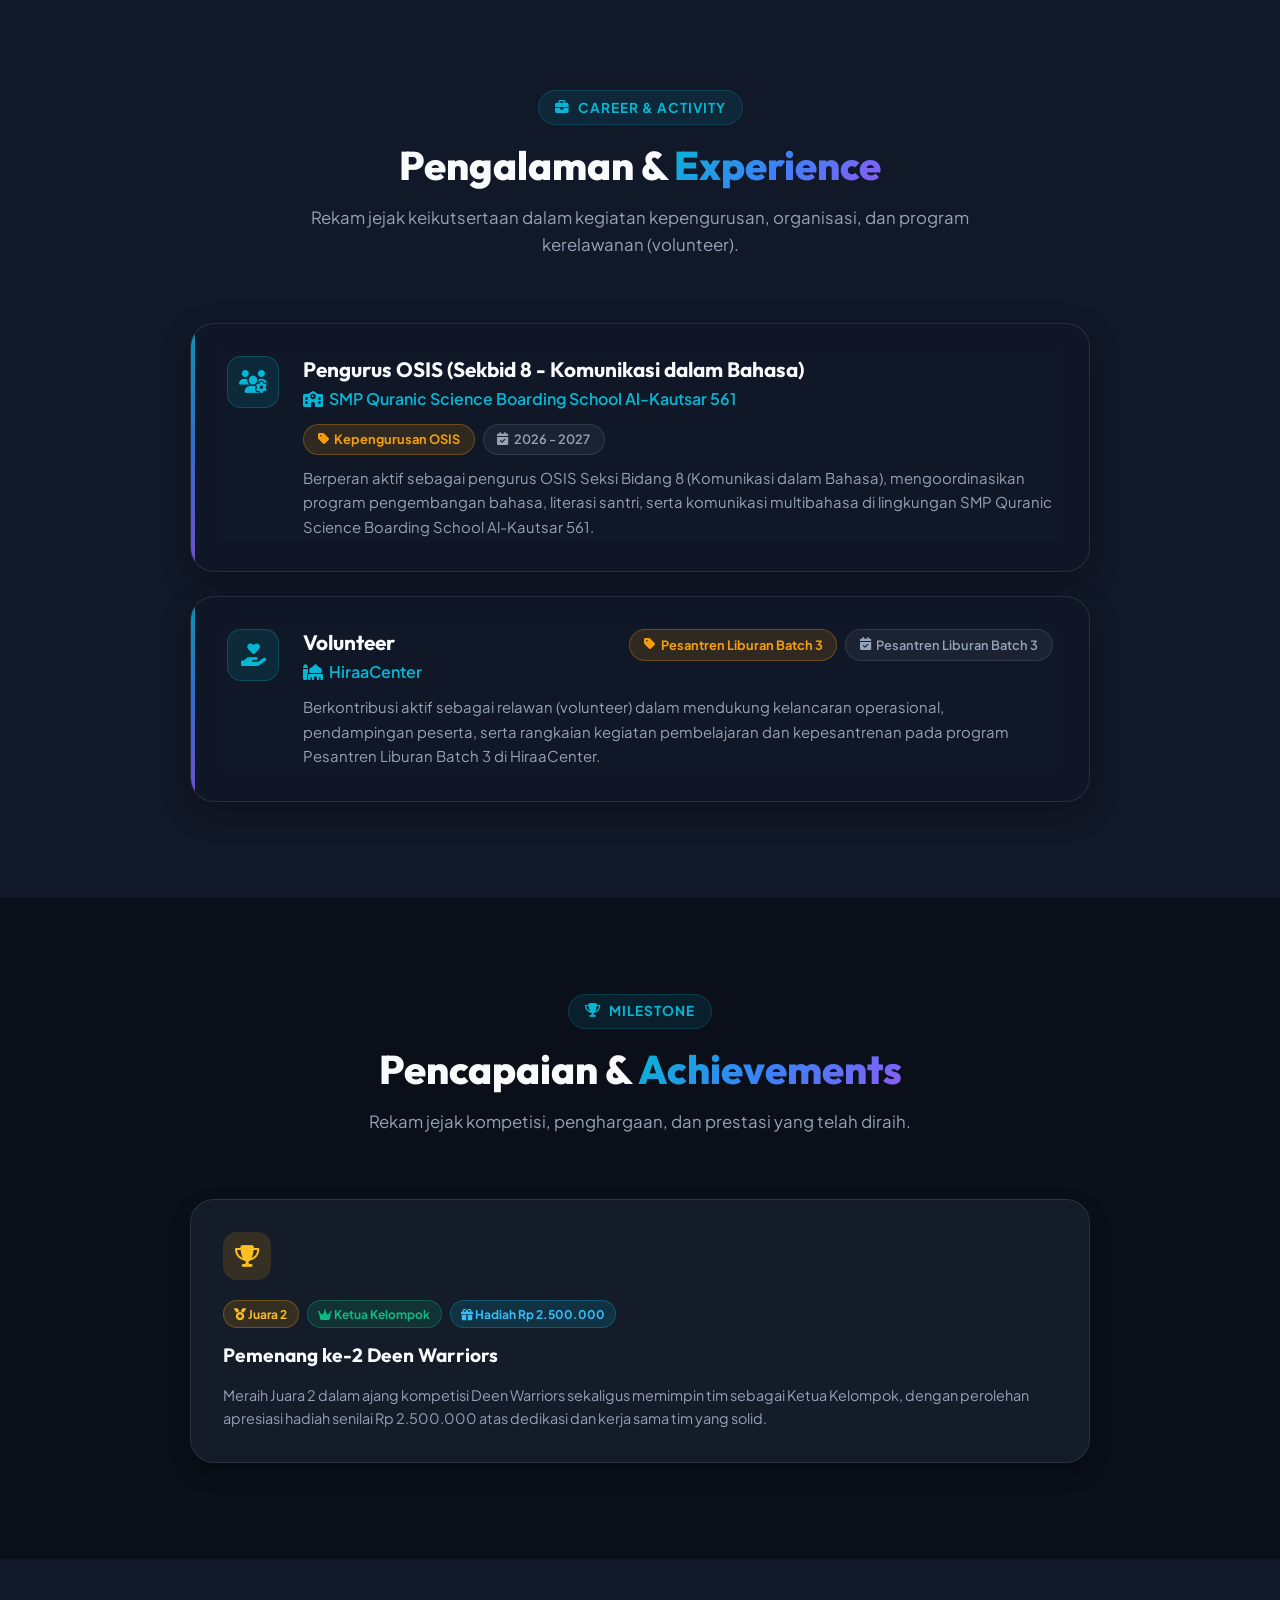
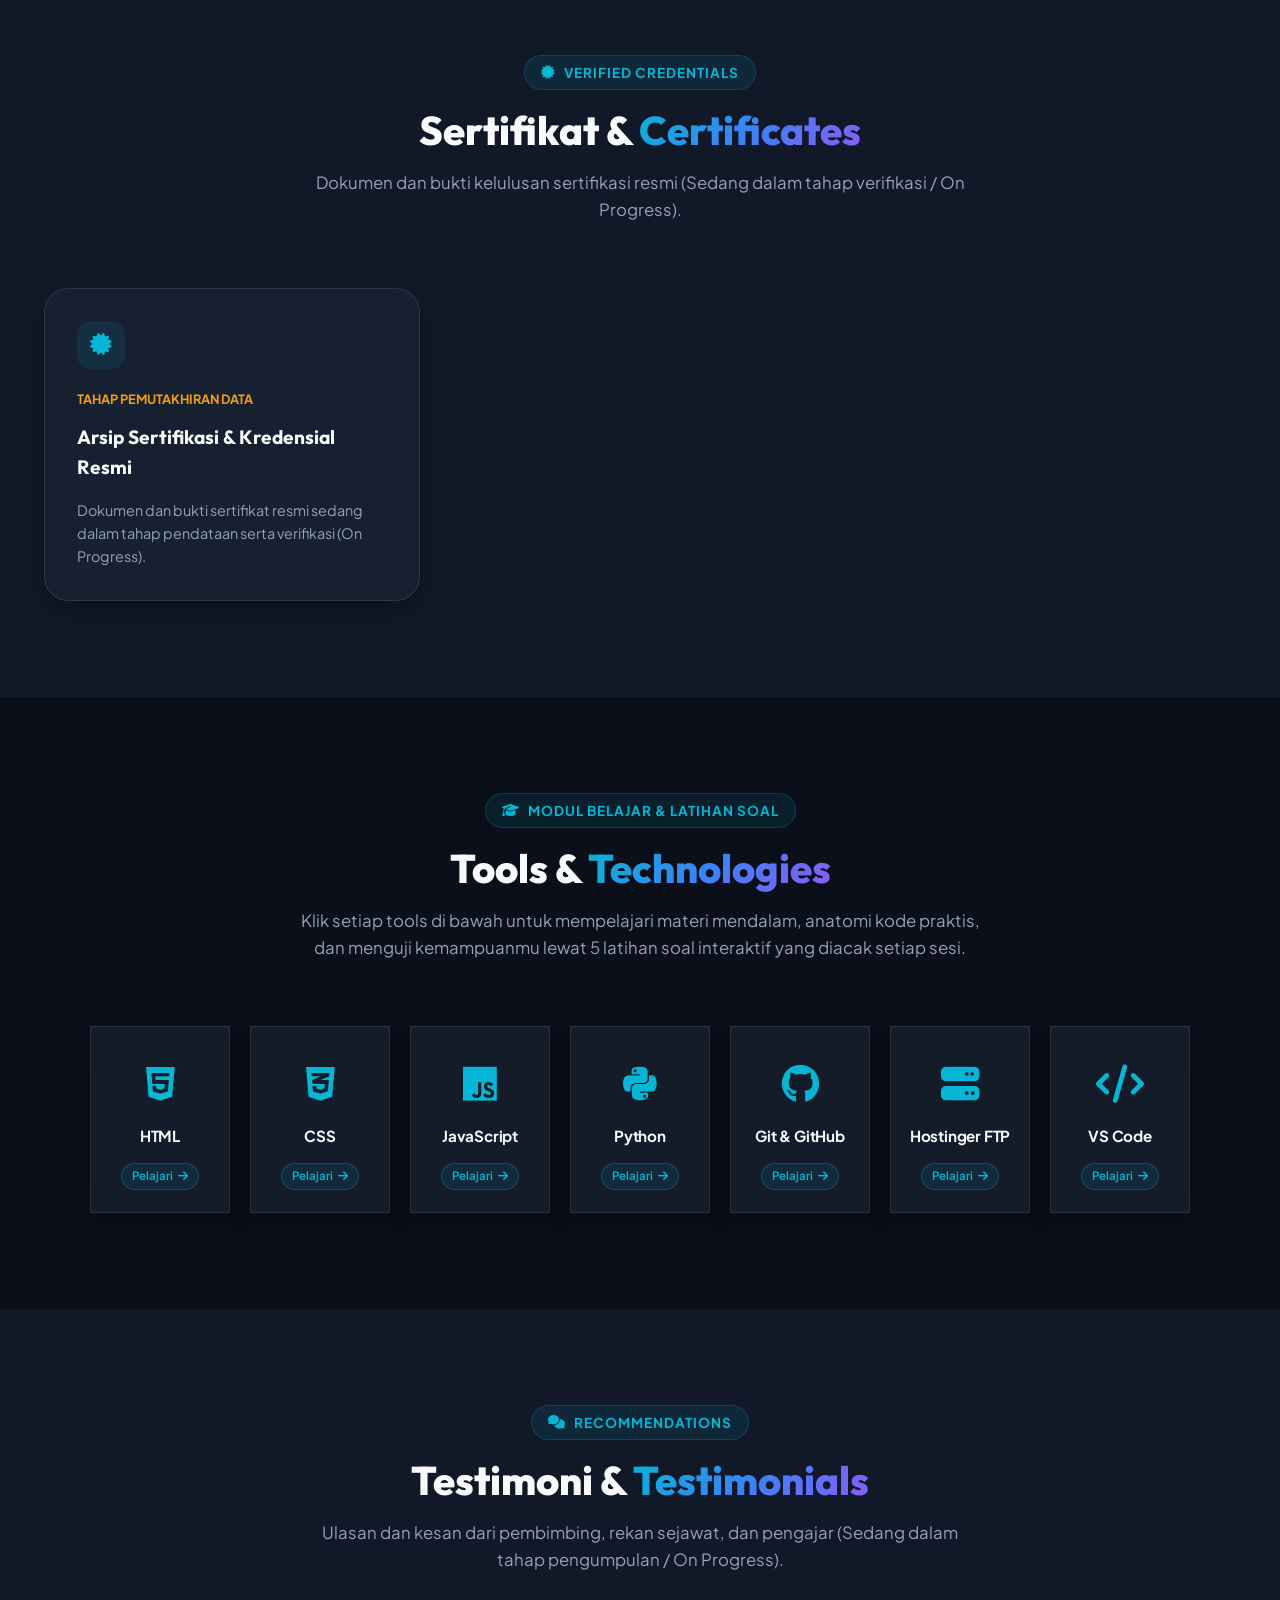
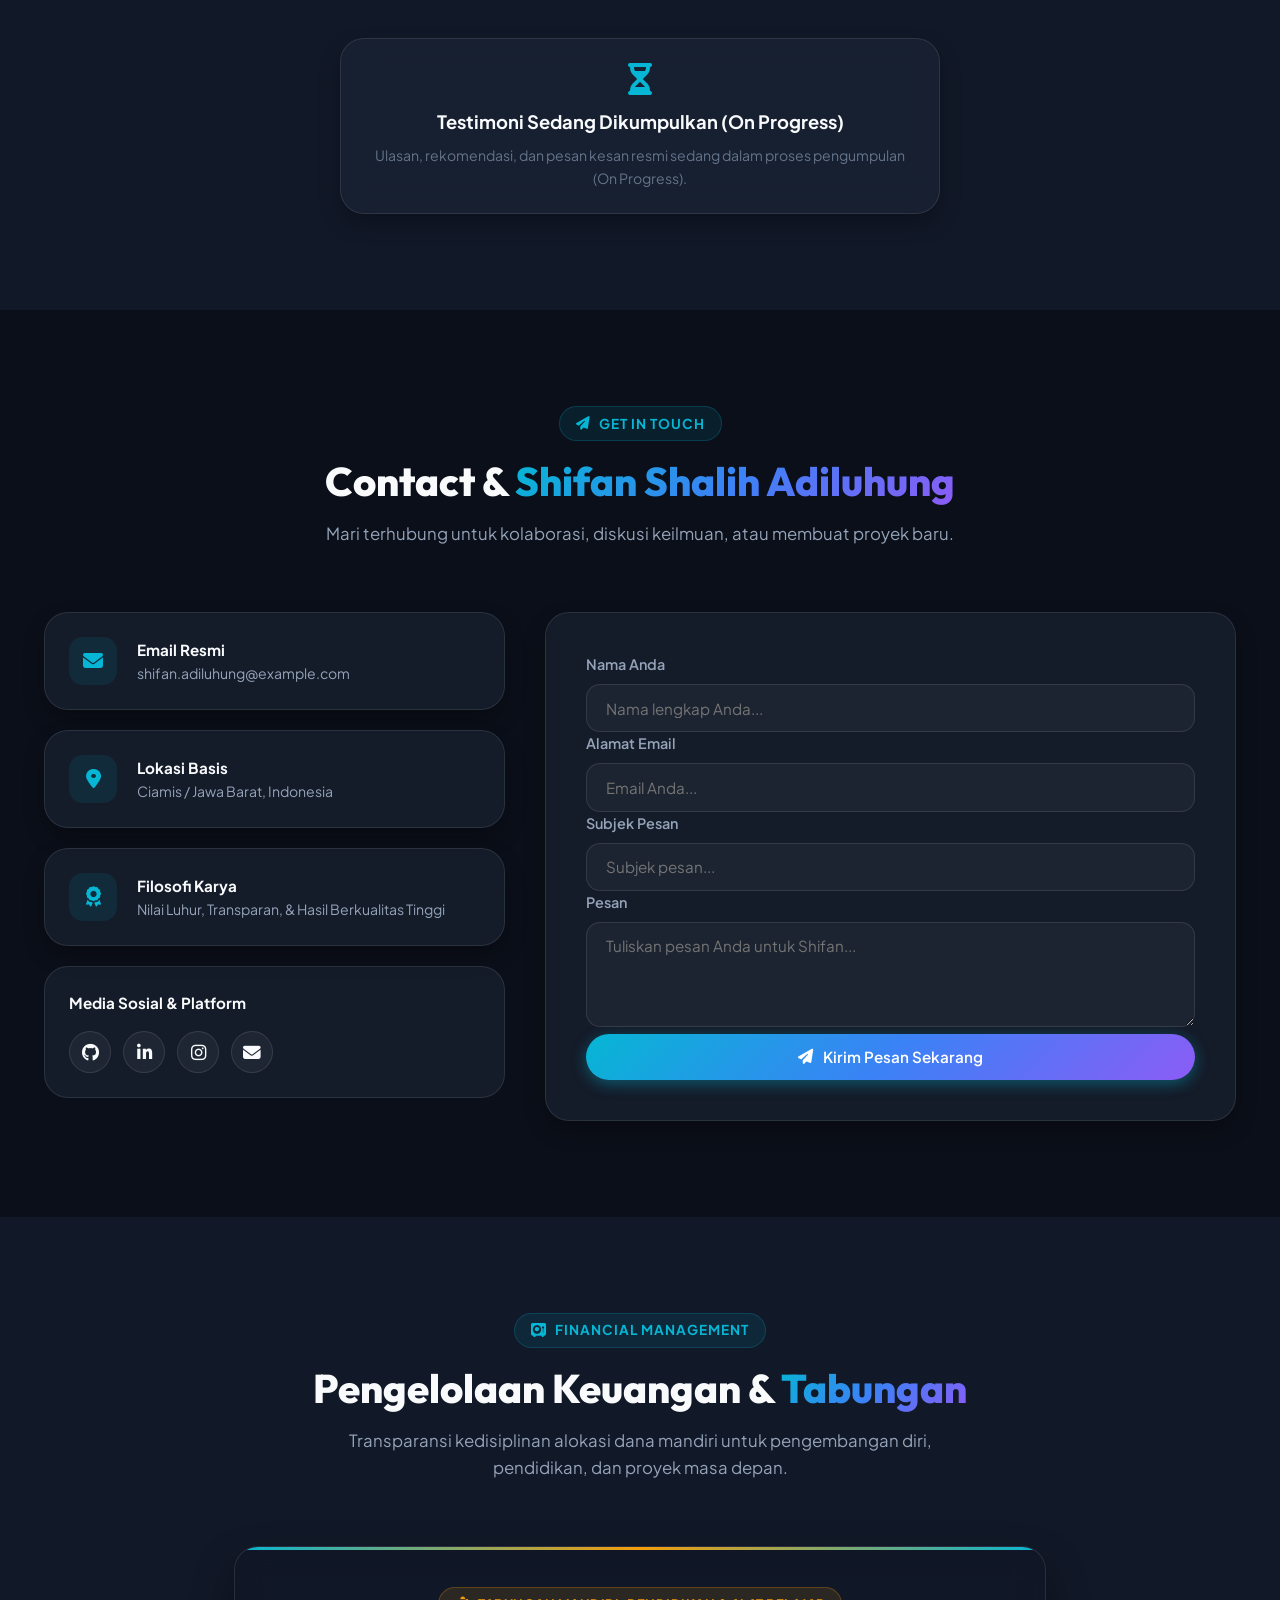
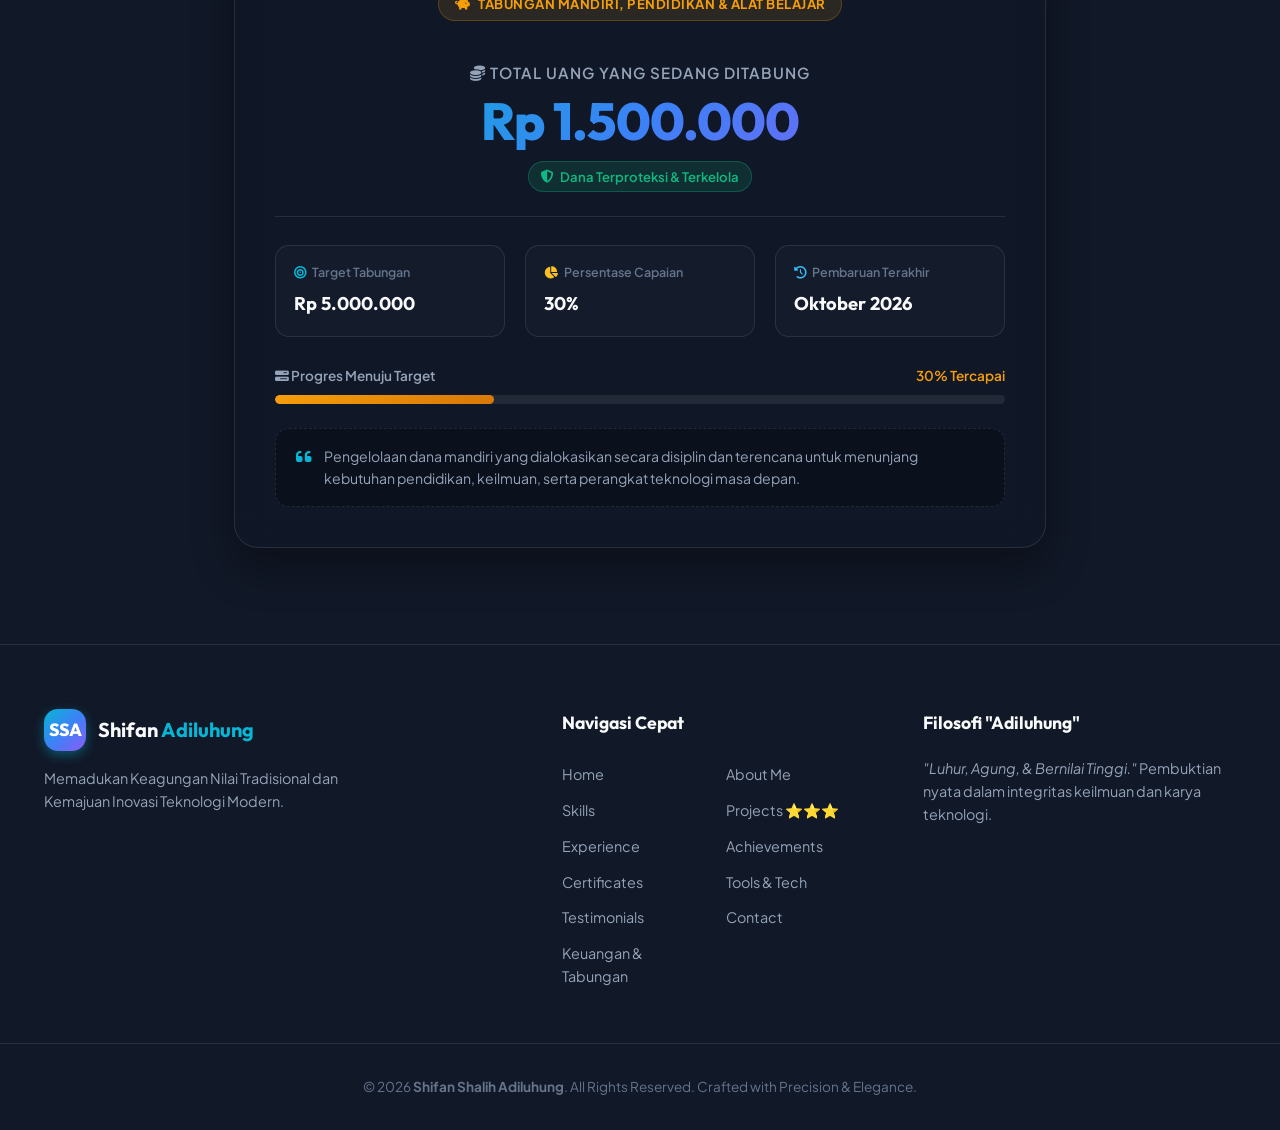
==== commit 9f9ee76f: "fix(preview): selaraskan gambar projek permainan dengan layout 2-kolom monokrom, bypass browser cach" ====
--- a/index.html
+++ b/index.html
@@ -27,7 +27,7 @@
     <link rel="stylesheet" href="https://cdnjs.cloudflare.com/ajax/libs/font-awesome/6.4.0/css/all.min.css">
     
     <!-- Stylesheets -->
-    <link rel="stylesheet" href="styles.css?v=25.0">
+    <link rel="stylesheet" href="styles.css?v=26.0">
 </head>
 <body class="dark-theme">
     <script src="theme-init.js?v=1.0"></script>
@@ -360,7 +360,7 @@
                     </div>
                     <div class="project-card glass-card project-card-clickable" data-category="web-projects" data-href="games.html" title="Buka Zona Permainan Interaktif (Showcase Hub)">
                         <div class="project-thumb">
-                            <img src="assets/images/games_preview.jpg?v=2.0" class="project-thumb-img" alt="Preview Zona Permainan Shifan" loading="lazy">
+                            <img src="assets/images/games_showcase_preview.jpg?v=3.0" class="project-thumb-img" alt="Preview Zona Permainan Shifan" loading="lazy">
                             <div class="project-thumb-overlay"></div>
                             <div class="badge-live-site" style="background: #27272a; border-color: rgba(255, 255, 255, 0.25); color: #ffffff;"><span class="badge-live-dot" style="background: #ffffff;"></span> Game Hub</div>
                             <span class="project-category" style="color: #d4d4d8; border-color: rgba(255, 255, 255, 0.2);">Game Project</span>
@@ -929,6 +929,6 @@
 
     <!-- Scripts -->
     <script src="asisfan-client.js?v=1.2"></script>
-    <script src="script.js?v=33.0"></script>
+    <script src="script.js?v=35.0"></script>
 </body>
 </html>
